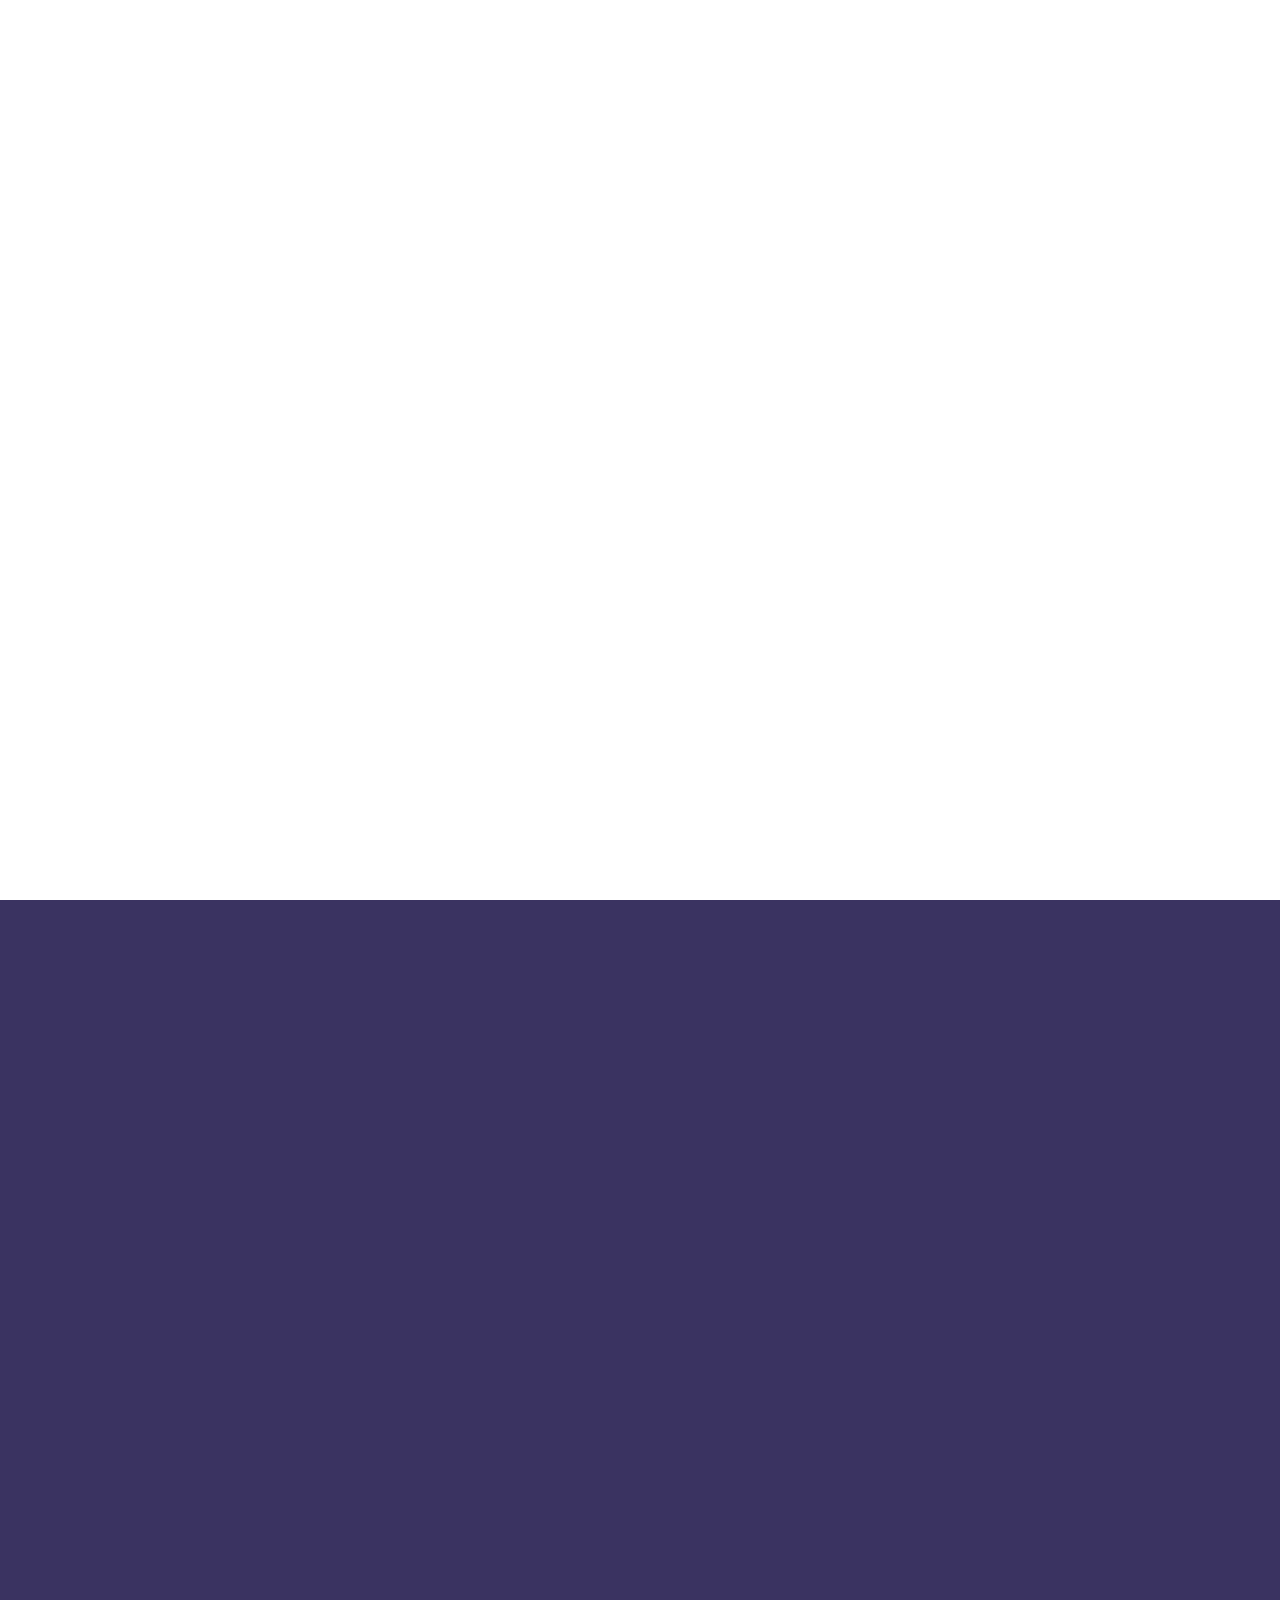
==== balance-page.html @ 508f3555 "Add files via upload" ====
﻿<!DOCTYPE html>
<html lang="en">
<head>
    <meta charset="utf-8">
	<meta http-equiv="X-UA-Compatible" content="IE=edge">
	<meta name="keywords" content="">
	<meta name="author" content="">
	<meta name="robots" content="">
	<meta name="viewport" content="width=device-width, initial-scale=1">
	<meta name="description" content="Dolab : Dolab Personal Banking Admin Bootstrap 5 Template">
	<meta property="og:title" content="Dolab : Dolab Personal Banking Admin Bootstrap 5 Template">
	<meta property="og:description" content="Dolab : Dolab Personal Banking Admin Bootstrap 5 Template">
	<meta property="og:image" content="https://dolab.dexignlab.com/xhtml/social-image.png">
	<meta name="format-detection" content="telephone=no">
	
	<!-- PAGE TITLE HERE -->
	<title>FMWB</title>
	
	<!-- FAVICONS ICON -->
	<link rel="shortcut icon" type="image/png" href="images/favicon.png">
	<link href="vendor/jquery-nice-select/css/nice-select.css" rel="stylesheet">
	<link href="vendor/bootstrap-datetimepicker/css/bootstrap-datetimepicker.min.css" rel="stylesheet">
	<link rel="stylesheet" href="../ajax/libs/font-awesome/5.15.4/css/all.min.css" integrity="sha512-1ycn6IcaQQ40/MKBW2W4Rhis/DbILU74C1vSrLJxCq57o941Ym01SwNsOMqvEBFlcgUa6xLiPY/NS5R+E6ztJQ==" crossorigin="anonymous" referrerpolicy="no-referrer">
	
	<!-- Style css -->
	<link href="vendor/jquery-autocomplete/jquery-ui.css" rel="stylesheet">
    <link href="css/style.css" rel="stylesheet">
	
</head>
<body>

    <!--*******************
        Preloader start
    ********************-->
	 <div id="preloader">
        <div class="inner">
            <span>Loading </span>
            <div class="loading">  
            </div>
        </div>
    </div>
    <!--*******************
        Preloader end
    ********************-->

    <!--**********************************
        Main wrapper start
    ***********************************-->
    <div id="main-wrapper">
		<div class="animation">
			<span class="circle one"></span>
			<span class="circle two"></span>
			<span class="circle three"></span>
			<span class="circle four"></span>
			<span class="line-1 ">
				<svg width="1920" height="450" viewbox="0 0 1920 450" fill="none" xmlns="http://www.w3.org/2000/svg">
					<path opacity="0.3" d="M0 155L95.4613 293.923C106.459 309.928 131.116 305.943 136.512 287.289L209.86 33.7127C215.892 12.8576 244.803 11.2033 253.175 31.2341L344.838 250.546C352.224 268.217 376.708 269.648 386.102 252.958L519.839 15.3693C529.061 -1.01332 552.975 -0.0134089 560.797 17.0818L716.503 357.389C724.454 374.766 748.899 375.43 757.782 358.51L902.518 82.8223C911.524 65.6685 936.406 66.653 944.028 84.4648L1093.06 432.731C1101.14 451.601 1128.01 451.247 1135.58 432.172L1291.33 39.9854C1298.27 22.5135 1322.1 20.2931 1332.14 36.1824L1473.74 260.126C1482.47 273.922 1502.38 274.494 1511.88 261.221L1667.88 43.3025C1678.17 28.9257 1700.16 31.0533 1707.5 47.1365L1844.91 348.06C1853.69 367.287 1881.58 365.486 1887.81 345.29L1970 79" stroke="url(#paint0_linear_332_3757)" stroke-opacity="0.4" stroke-width="6" stroke-linecap="round"></path>
					<defs>
					<lineargradient id="paint0_linear_332_3757" x1="1946.24" y1="352.062" x2="-1.52124" y2="345.607" gradientunits="userSpaceOnUse">
					<stop offset="0" stop-color="#6E4AFF"></stop>
					<stop offset="0.479167" stop-color="#E43BFF"></stop>
					<stop offset="1" stop-color="#6E4AFF"></stop>
					</lineargradient>
					</defs>
				</svg>
			</span>
			<span class="line-2">
				<svg width="1920" height="459" viewbox="0 0 1920 459" fill="none" xmlns="http://www.w3.org/2000/svg">
					<path d="M0 89L103.191 296.201C112.034 313.958 137.703 312.941 145.114 294.54L224.847 96.5574C232.264 78.141 257.962 77.1423 266.786 94.9275L352.649 267.995C360.863 284.553 384.264 285.148 393.31 269.03L516.226 50.0159C525.164 34.0902 548.205 34.4325 556.666 50.6167L713.497 350.608C721.71 366.318 743.86 367.222 753.326 352.234L901.462 117.684C911.188 102.286 934.102 103.763 941.771 120.282L1091.14 442.062C1099.38 459.816 1124.62 459.817 1132.86 442.064L1303.17 75.2544C1310.64 59.1685 1332.73 57.2308 1342.89 71.7713L1469.94 253.703C1479.15 266.893 1498.71 266.794 1507.78 253.511L1671.82 13.4627C1681.74 -1.05968 1703.63 0.478486 1711.42 16.2459L1844.42 285.267C1853.64 303.905 1880.89 301.723 1887.02 281.857L1970 13" stroke="url(#paint0_linear_332_3758)" stroke-opacity="0.4" stroke-width="6" stroke-linecap="round"></path>
					<defs>
					<lineargradient id="paint0_linear_332_3758" x1="1946.24" y1="286.062" x2="-1.52105" y2="279.607" gradientunits="userSpaceOnUse">
					<stop offset="0" stop-color="#6E4AFF"></stop>
					<stop offset="0.479167" stop-color="#E43BFF"></stop>
					<stop offset="1" stop-color="#6E4AFF"></stop>
					</lineargradient>
					</defs>
				</svg>	
			</span>
			
		</div>

        <!--**********************************
            Nav header start
        ***********************************-->
		<div class="nav-header">
            <a href="index.html" class="brand-logo">
				<div class="logo">
									</div>

            </a>
            <div class="nav-control">
                <div class="hamburger">
                    <span class="line"></span>
					<span class="line"></span>
					<span class="line"></span>
					<svg width="24" height="24" viewbox="0 0 24 24" fill="none" xmlns="http://www.w3.org/2000/svg">
						<path opacity="0.4" d="M16.7548 0.333313H20.7051C22.341 0.333313 23.6667 1.67014 23.6667 3.31994V7.30359C23.6667 8.95339 22.341 10.2902 20.7051 10.2902H16.7548C15.1188 10.2902 13.7932 8.95339 13.7932 7.30359V3.31994C13.7932 1.67014 15.1188 0.333313 16.7548 0.333313Z" fill="white"></path>
						<path fill-rule="evenodd" clip-rule="evenodd" d="M3.29492 0.333313H7.24522C8.8812 0.333313 10.2068 1.67014 10.2068 3.31994V7.30359C10.2068 8.95339 8.8812 10.2902 7.24522 10.2902H3.29492C1.65894 10.2902 0.333313 8.95339 0.333313 7.30359V3.31994C0.333313 1.67014 1.65894 0.333313 3.29492 0.333313ZM3.29492 13.7097H7.24522C8.8812 13.7097 10.2068 15.0466 10.2068 16.6964V20.68C10.2068 22.3287 8.8812 23.6666 7.24522 23.6666H3.29492C1.65894 23.6666 0.333313 22.3287 0.333313 20.68V16.6964C0.333313 15.0466 1.65894 13.7097 3.29492 13.7097ZM20.705 13.7097H16.7547C15.1188 13.7097 13.7931 15.0466 13.7931 16.6964V20.68C13.7931 22.3287 15.1188 23.6666 16.7547 23.6666H20.705C22.341 23.6666 23.6666 22.3287 23.6666 20.68V16.6964C23.6666 15.0466 22.341 13.7097 20.705 13.7097Z" fill="white"></path>
					</svg>
						
                </div>
            </div>
		
        </div>
	
        <!--**********************************
            Nav header end
        ***********************************-->
		
		<!--**********************************
            Chat box start
        ***********************************-->
		<div class="chatbox">
			<div class="chatbox-close"></div>
			<div class="custom-tab-1">
				<ul class="nav nav-tabs">
					<li class="nav-item">
						<a class="nav-link" data-bs-toggle="tab" href="#notes">Notes</a>
					</li>
					<li class="nav-item">
						<a class="nav-link" data-bs-toggle="tab" href="#alerts">Alerts</a>
					</li>
					<li class="nav-item">
						<a class="nav-link active" data-bs-toggle="tab" href="#chat">Chat</a>
					</li>
				</ul>
				<div class="tab-content">
					<div class="tab-pane fade active show" id="chat" role="tabpanel">
						<div class="card mb-sm-3 mb-md-0 contacts_card dlab-chat-user-box">
							<div class="card-header chat-list-header text-center">
								<a href="#" class="add" data-bs-toggle="modal" data-bs-target="#exampleModal">
									<svg xmlns="http://www.w3.org/2000/svg" xmlns:xlink="http://www.w3.org/1999/xlink" width="18px" height="18px" viewbox="0 0 24 24" version="1.1">
										<g stroke="none" stroke-width="1" fill="none" fill-rule="evenodd"><rect fill="#ffffff" x="4" y="11" width="16" height="2" rx="1"></rect>
											<rect fill="#ffffff" opacity="0.3" transform="translate(12.000000, 12.000000) rotate(-270.000000) translate(-12.000000, -12.000000) " x="4" y="11" width="16" height="2" rx="1"></rect>
										</g></svg>
								</a>
								<div>
									<h6 class="mb-1">Chat List</h6>
									<p class="mb-0">Show All</p>
								</div>
								<a href="javascript:void(0);"><svg xmlns="http://www.w3.org/2000/svg" xmlns:xlink="http://www.w3.org/1999/xlink" width="18px" height="18px" viewbox="0 0 24 24" version="1.1"><g stroke="none" stroke-width="1" fill="none" fill-rule="evenodd"><rect x="0" y="0" width="24" height="24"></rect><circle fill="#ffffff" cx="5" cy="12" r="2"></circle><circle fill="#ffffff" cx="12" cy="12" r="2"></circle><circle fill="#ffffff" cx="19" cy="12" r="2"></circle></g></svg></a>
							</div>
							<div class="card-body contacts_body p-0 dlab-scroll  " id="DLAB_W_Contacts_Body">
								<ul class="contacts">
									<li class="name-first-letter">A</li>
									<li class="active dlab-chat-user">
										<div class="d-flex bd-highlight">
											<div class="img_cont">
												<img src="images/avatar/1.jpg" class="rounded-circle user_img" alt="">
												<span class="online_icon"></span>
											</div>
											<div class="user_info">
												<span>Archie Parker</span>
												<p>Kalid is online</p>
											</div>
										</div>
									</li>
									<li class="dlab-chat-user">
										<div class="d-flex bd-highlight">
											<div class="img_cont">
												<img src="images/avatar/2.jpg" class="rounded-circle user_img" alt="">
												<span class="online_icon offline"></span>
											</div>
											<div class="user_info">
												<span>Alfie Mason</span>
												<p>Taherah left 7 mins ago</p>
											</div>
										</div>
									</li>
									<li class="dlab-chat-user">
										<div class="d-flex bd-highlight">
											<div class="img_cont">
												<img src="images/avatar/3.jpg" class="rounded-circle user_img" alt="">
												<span class="online_icon"></span>
											</div>
											<div class="user_info">
												<span>AharlieKane</span>
												<p>Sami is online</p>
											</div>
										</div>
									</li>
									<li class="dlab-chat-user">
										<div class="d-flex bd-highlight">
											<div class="img_cont">
												<img src="images/avatar/4.jpg" class="rounded-circle user_img" alt="">
												<span class="online_icon offline"></span>
											</div>
											<div class="user_info">
												<span>Athan Jacoby</span>
												<p>Nargis left 30 mins ago</p>
											</div>
										</div>
									</li>
									<li class="name-first-letter">B</li>
									<li class="dlab-chat-user">
										<div class="d-flex bd-highlight">
											<div class="img_cont">
												<img src="images/avatar/5.jpg" class="rounded-circle user_img" alt="">
												<span class="online_icon offline"></span>
											</div>
											<div class="user_info">
												<span>Bashid Samim</span>
												<p>Rashid left 50 mins ago</p>
											</div>
										</div>
									</li>
									<li class="dlab-chat-user">
										<div class="d-flex bd-highlight">
											<div class="img_cont">
												<img src="images/avatar/1.jpg" class="rounded-circle user_img" alt="">
												<span class="online_icon"></span>
											</div>
											<div class="user_info">
												<span>Breddie Ronan</span>
												<p>Kalid is online</p>
											</div>
										</div>
									</li>
									<li class="dlab-chat-user">
										<div class="d-flex bd-highlight">
											<div class="img_cont">
												<img src="images/avatar/2.jpg" class="rounded-circle user_img" alt="">
												<span class="online_icon offline"></span>
											</div>
											<div class="user_info">
												<span>Ceorge Carson</span>
												<p>Taherah left 7 mins ago</p>
											</div>
										</div>
									</li>
									<li class="name-first-letter">D</li>
									<li class="dlab-chat-user">
										<div class="d-flex bd-highlight">
											<div class="img_cont">
												<img src="images/avatar/3.jpg" class="rounded-circle user_img" alt="">
												<span class="online_icon"></span>
											</div>
											<div class="user_info">
												<span>Darry Parker</span>
												<p>Sami is online</p>
											</div>
										</div>
									</li>
									<li class="dlab-chat-user">
										<div class="d-flex bd-highlight">
											<div class="img_cont">
												<img src="images/avatar/4.jpg" class="rounded-circle user_img" alt="">
												<span class="online_icon offline"></span>
											</div>
											<div class="user_info">
												<span>Denry Hunter</span>
												<p>Nargis left 30 mins ago</p>
											</div>
										</div>
									</li>
									<li class="name-first-letter">J</li>
									<li class="dlab-chat-user">
										<div class="d-flex bd-highlight">
											<div class="img_cont">
												<img src="images/avatar/5.jpg" class="rounded-circle user_img" alt="">
												<span class="online_icon offline"></span>
											</div>
											<div class="user_info">
												<span>Jack Ronan</span>
												<p>Rashid left 50 mins ago</p>
											</div>
										</div>
									</li>
									<li class="dlab-chat-user">
										<div class="d-flex bd-highlight">
											<div class="img_cont">
												<img src="images/avatar/1.jpg" class="rounded-circle user_img" alt="">
												<span class="online_icon"></span>
											</div>
											<div class="user_info">
												<span>Jacob Tucker</span>
												<p>Kalid is online</p>
											</div>
										</div>
									</li>
									<li class="dlab-chat-user">
										<div class="d-flex bd-highlight">
											<div class="img_cont">
												<img src="images/avatar/2.jpg" class="rounded-circle user_img" alt="">
												<span class="online_icon offline"></span>
											</div>
											<div class="user_info">
												<span>James Logan</span>
												<p>Taherah left 7 mins ago</p>
											</div>
										</div>
									</li>
									<li class="dlab-chat-user">
										<div class="d-flex bd-highlight">
											<div class="img_cont">
												<img src="images/avatar/3.jpg" class="rounded-circle user_img" alt="">
												<span class="online_icon"></span>
											</div>
											<div class="user_info">
												<span>Joshua Weston</span>
												<p>Sami is online</p>
											</div>
										</div>
									</li>
									<li class="name-first-letter">O</li>
									<li class="dlab-chat-user">
										<div class="d-flex bd-highlight">
											<div class="img_cont">
												<img src="images/avatar/4.jpg" class="rounded-circle user_img" alt="">
												<span class="online_icon offline"></span>
											</div>
											<div class="user_info">
												<span>Oliver Acker</span>
												<p>Nargis left 30 mins ago</p>
											</div>
										</div>
									</li>
									<li class="dlab-chat-user">
										<div class="d-flex bd-highlight">
											<div class="img_cont">
												<img src="images/avatar/5.jpg" class="rounded-circle user_img" alt="">
												<span class="online_icon offline"></span>
											</div>
											<div class="user_info">
												<span>Oscar Weston</span>
												<p>Rashid left 50 mins ago</p>
											</div>
										</div>
									</li>
								</ul>
							</div>
						</div>
						<div class="card chat dlab-chat-history-box d-none">
							<div class="card-header chat-list-header text-center">
								<a href="javascript:void(0);" class="dlab-chat-history-back">
									<svg xmlns="http://www.w3.org/2000/svg" xmlns:xlink="http://www.w3.org/1999/xlink" width="18px" height="18px" viewbox="0 0 24 24" version="1.1"><g stroke="none" stroke-width="1" fill="none" fill-rule="evenodd"><polygon points="0 0 24 0 24 24 0 24"></polygon><rect fill="#000000" opacity="0.3" transform="translate(15.000000, 12.000000) scale(-1, 1) rotate(-90.000000) translate(-15.000000, -12.000000) " x="14" y="7" width="2" height="10" rx="1"></rect><path d="M3.7071045,15.7071045 C3.3165802,16.0976288 2.68341522,16.0976288 2.29289093,15.7071045 C1.90236664,15.3165802 1.90236664,14.6834152 2.29289093,14.2928909 L8.29289093,8.29289093 C8.67146987,7.914312 9.28105631,7.90106637 9.67572234,8.26284357 L15.6757223,13.7628436 C16.0828413,14.136036 16.1103443,14.7686034 15.7371519,15.1757223 C15.3639594,15.5828413 14.7313921,15.6103443 14.3242731,15.2371519 L9.03007346,10.3841355 L3.7071045,15.7071045 Z" fill="#000000" fill-rule="nonzero" transform="translate(9.000001, 11.999997) scale(-1, -1) rotate(90.000000) translate(-9.000001, -11.999997) "></path></g></svg>
								</a>
								<div>
									<h6 class="mb-1">Chat with Khelesh</h6>
									<p class="mb-0 text-success">Online</p>
								</div>							
								<div class="dropdown">
									<a href="javascript:void(0);" data-bs-toggle="dropdown" aria-expanded="false"><svg xmlns="http://www.w3.org/2000/svg" xmlns:xlink="http://www.w3.org/1999/xlink" width="18px" height="18px" viewbox="0 0 24 24" version="1.1"><g stroke="none" stroke-width="1" fill="none" fill-rule="evenodd"><rect x="0" y="0" width="24" height="24"></rect><circle fill="#000000" cx="5" cy="12" r="2"></circle><circle fill="#000000" cx="12" cy="12" r="2"></circle><circle fill="#000000" cx="19" cy="12" r="2"></circle></g></svg></a>
									<ul class="dropdown-menu dropdown-menu-end">
										<li class="dropdown-item"><i class="fa fa-user-circle text-primary me-2"></i> View profile</li>
										<li class="dropdown-item"><i class="fa fa-users text-primary me-2"></i> Add to btn-close friends</li>
										<li class="dropdown-item"><i class="fa fa-plus text-primary me-2"></i> Add to group</li>
										<li class="dropdown-item"><i class="fa fa-ban text-primary me-2"></i> Block</li>
									</ul>
								</div>
							</div>
							<div class="card-body msg_card_body dlab-scroll" id="DLAB_W_Contacts_Body3">
								<div class="d-flex justify-content-start mb-4">
									<div class="img_cont_msg">
										<img src="images/avatar/1.jpg" class="rounded-circle user_img_msg" alt="">
									</div>
									<div class="msg_cotainer">
										Hi, how are you samim?
										<span class="msg_time">8:40 AM, Today</span>
									</div>
								</div>
								<div class="d-flex justify-content-end mb-4">
									<div class="msg_cotainer_send">
										Hi Khalid i am good tnx how about you?
										<span class="msg_time_send">8:55 AM, Today</span>
									</div>
									<div class="img_cont_msg">
								<img src="images/avatar/2.jpg" class="rounded-circle user_img_msg" alt="">
									</div>
								</div>
								<div class="d-flex justify-content-start mb-4">
									<div class="img_cont_msg">
										<img src="images/avatar/1.jpg" class="rounded-circle user_img_msg" alt="">
									</div>
									<div class="msg_cotainer">
										I am good too, thank you for your chat template
										<span class="msg_time">9:00 AM, Today</span>
									</div>
								</div>
								<div class="d-flex justify-content-end mb-4">
									<div class="msg_cotainer_send">
										You are welcome
										<span class="msg_time_send">9:05 AM, Today</span>
									</div>
									<div class="img_cont_msg">
								<img src="images/avatar/2.jpg" class="rounded-circle user_img_msg" alt="">
									</div>
								</div>
								<div class="d-flex justify-content-start mb-4">
									<div class="img_cont_msg">
										<img src="images/avatar/1.jpg" class="rounded-circle user_img_msg" alt="">
									</div>
									<div class="msg_cotainer">
										I am looking for your next templates
										<span class="msg_time">9:07 AM, Today</span>
									</div>
								</div>
								<div class="d-flex justify-content-end mb-4">
									<div class="msg_cotainer_send">
										Ok, thank you have a good day
										<span class="msg_time_send">9:10 AM, Today</span>
									</div>
									<div class="img_cont_msg">
										<img src="images/avatar/2.jpg" class="rounded-circle user_img_msg" alt="">
									</div>
								</div>
								<div class="d-flex justify-content-start mb-4">
									<div class="img_cont_msg">
										<img src="images/avatar/1.jpg" class="rounded-circle user_img_msg" alt="">
									</div>
									<div class="msg_cotainer">
										Bye, see you
										<span class="msg_time">9:12 AM, Today</span>
									</div>
								</div>
								<div class="d-flex justify-content-start mb-4">
									<div class="img_cont_msg">
										<img src="images/avatar/1.jpg" class="rounded-circle user_img_msg" alt="">
									</div>
									<div class="msg_cotainer">
										Hi, how are you samim?
										<span class="msg_time">8:40 AM, Today</span>
									</div>
								</div>
								<div class="d-flex justify-content-end mb-4">
									<div class="msg_cotainer_send">
										Hi Khalid i am good tnx how about you?
										<span class="msg_time_send">8:55 AM, Today</span>
									</div>
									<div class="img_cont_msg">
								<img src="images/avatar/2.jpg" class="rounded-circle user_img_msg" alt="">
									</div>
								</div>
								<div class="d-flex justify-content-start mb-4">
									<div class="img_cont_msg">
										<img src="images/avatar/1.jpg" class="rounded-circle user_img_msg" alt="">
									</div>
									<div class="msg_cotainer">
										I am good too, thank you for your chat template
										<span class="msg_time">9:00 AM, Today</span>
									</div>
								</div>
								<div class="d-flex justify-content-end mb-4">
									<div class="msg_cotainer_send">
										You are welcome
										<span class="msg_time_send">9:05 AM, Today</span>
									</div>
									<div class="img_cont_msg">
								<img src="images/avatar/2.jpg" class="rounded-circle user_img_msg" alt="">
									</div>
								</div>
								<div class="d-flex justify-content-start mb-4">
									<div class="img_cont_msg">
										<img src="images/avatar/1.jpg" class="rounded-circle user_img_msg" alt="">
									</div>
									<div class="msg_cotainer">
										I am looking for your next templates
										<span class="msg_time">9:07 AM, Today</span>
									</div>
								</div>
								<div class="d-flex justify-content-end mb-4">
									<div class="msg_cotainer_send">
										Ok, thank you have a good day
										<span class="msg_time_send">9:10 AM, Today</span>
									</div>
									<div class="img_cont_msg">
										<img src="images/avatar/2.jpg" class="rounded-circle user_img_msg" alt="">
									</div>
								</div>
								<div class="d-flex justify-content-start mb-4">
									<div class="img_cont_msg">
										<img src="images/avatar/1.jpg" class="rounded-circle user_img_msg" alt="">
									</div>
									<div class="msg_cotainer">
										Bye, see you
										<span class="msg_time">9:12 AM, Today</span>
									</div>
								</div>
							</div>
							<div class="card-footer type_msg">
								<div class="input-group">
									<textarea class="form-control" placeholder="Type your message..."></textarea>
									<div class="input-group-append">
										<button type="button" class="btn btn-primary"><i class="fa fa-location-arrow"></i></button>
									</div>
								</div>
							</div>
						</div>
					</div>
					<div class="tab-pane fade" id="alerts" role="tabpanel">
						<div class="card mb-sm-3 mb-md-0 contacts_card">
							<div class="card-header chat-list-header text-center">
								<a href="javascript:void(0);"><svg xmlns="http://www.w3.org/2000/svg" xmlns:xlink="http://www.w3.org/1999/xlink" width="18px" height="18px" viewbox="0 0 24 24" version="1.1"><g stroke="none" stroke-width="1" fill="none" fill-rule="evenodd"><rect x="0" y="0" width="24" height="24"></rect><circle fill="#000000" cx="5" cy="12" r="2"></circle><circle fill="#000000" cx="12" cy="12" r="2"></circle><circle fill="#000000" cx="19" cy="12" r="2"></circle></g></svg></a>
								<div>
									<h6 class="mb-1">Notications</h6>
									<p class="mb-0">Show All</p>
								</div>
								<a href="javascript:void(0);"><svg xmlns="http://www.w3.org/2000/svg" xmlns:xlink="http://www.w3.org/1999/xlink" width="18px" height="18px" viewbox="0 0 24 24" version="1.1"><g stroke="none" stroke-width="1" fill="none" fill-rule="evenodd"><rect x="0" y="0" width="24" height="24"></rect><path d="M14.2928932,16.7071068 C13.9023689,16.3165825 13.9023689,15.6834175 14.2928932,15.2928932 C14.6834175,14.9023689 15.3165825,14.9023689 15.7071068,15.2928932 L19.7071068,19.2928932 C20.0976311,19.6834175 20.0976311,20.3165825 19.7071068,20.7071068 C19.3165825,21.0976311 18.6834175,21.0976311 18.2928932,20.7071068 L14.2928932,16.7071068 Z" fill="#000000" fill-rule="nonzero" opacity="0.3"></path><path d="M11,16 C13.7614237,16 16,13.7614237 16,11 C16,8.23857625 13.7614237,6 11,6 C8.23857625,6 6,8.23857625 6,11 C6,13.7614237 8.23857625,16 11,16 Z M11,18 C7.13400675,18 4,14.8659932 4,11 C4,7.13400675 7.13400675,4 11,4 C14.8659932,4 18,7.13400675 18,11 C18,14.8659932 14.8659932,18 11,18 Z" fill="#000000" fill-rule="nonzero"></path></g></svg></a>
							</div>
							<div class="card-body contacts_body p-0 dlab-scroll" id="DLAB_W_Contacts_Body1">
								<ul class="contacts">
									<li class="name-first-letter">SEVER STATUS</li>
									<li class="active">
										<div class="d-flex bd-highlight">
											<div class="img_cont primary">KK</div>
											<div class="user_info">
												<span>David Nester Birthday</span>
												<p class="text-primary">Today</p>
											</div>
										</div>
									</li>
									<li class="name-first-letter">SOCIAL</li>
									<li>
										<div class="d-flex bd-highlight">
											<div class="img_cont success">RU</div>
											<div class="user_info">
												<span>Perfection Simplified</span>
												<p>Jame Smith commented on your status</p>
											</div>
										</div>
									</li>
									<li class="name-first-letter">SEVER STATUS</li>
									<li>
										<div class="d-flex bd-highlight">
											<div class="img_cont primary">AU</div>
											<div class="user_info">
												<span>AharlieKane</span>
												<p>Sami is online</p>
											</div>
										</div>
									</li>
									<li>
										<div class="d-flex bd-highlight">
											<div class="img_cont info">MO</div>
											<div class="user_info">
												<span>Athan Jacoby</span>
												<p>Nargis left 30 mins ago</p>
											</div>
										</div>
									</li>
								</ul>
							</div>
							<div class="card-footer"></div>
						</div>
					</div>
					<div class="tab-pane fade" id="notes">
						<div class="card mb-sm-3 mb-md-0 note_card">
							<div class="card-header chat-list-header text-center">
								<a href="#" class="add" data-bs-toggle="modal" data-bs-target="#exampleModal">
									<svg xmlns="http://www.w3.org/2000/svg" xmlns:xlink="http://www.w3.org/1999/xlink" width="18px" height="18px" viewbox="0 0 24 24" version="1.1">
										<g stroke="none" stroke-width="1" fill="none" fill-rule="evenodd"><rect fill="#ffffff" x="4" y="11" width="16" height="2" rx="1"></rect>
											<rect fill="#ffffff" opacity="0.3" transform="translate(12.000000, 12.000000) rotate(-270.000000) translate(-12.000000, -12.000000) " x="4" y="11" width="16" height="2" rx="1"></rect>
										</g></svg>
								</a>
								<div>
									<h6 class="mb-1">Notes</h6>
									<p class="mb-0">Add New Nots</p>
								</div>
								<a href="javascript:void(0);"><svg xmlns="http://www.w3.org/2000/svg" xmlns:xlink="http://www.w3.org/1999/xlink" width="18px" height="18px" viewbox="0 0 24 24" version="1.1"><g stroke="none" stroke-width="1" fill="none" fill-rule="evenodd"><rect x="0" y="0" width="24" height="24"></rect><path d="M14.2928932,16.7071068 C13.9023689,16.3165825 13.9023689,15.6834175 14.2928932,15.2928932 C14.6834175,14.9023689 15.3165825,14.9023689 15.7071068,15.2928932 L19.7071068,19.2928932 C20.0976311,19.6834175 20.0976311,20.3165825 19.7071068,20.7071068 C19.3165825,21.0976311 18.6834175,21.0976311 18.2928932,20.7071068 L14.2928932,16.7071068 Z" fill="#000000" fill-rule="nonzero" opacity="0.3"></path><path d="M11,16 C13.7614237,16 16,13.7614237 16,11 C16,8.23857625 13.7614237,6 11,6 C8.23857625,6 6,8.23857625 6,11 C6,13.7614237 8.23857625,16 11,16 Z M11,18 C7.13400675,18 4,14.8659932 4,11 C4,7.13400675 7.13400675,4 11,4 C14.8659932,4 18,7.13400675 18,11 C18,14.8659932 14.8659932,18 11,18 Z" fill="#000000" fill-rule="nonzero"></path></g></svg></a>
							</div>
							<div class="card-body contacts_body p-0 dlab-scroll" id="DLAB_W_Contacts_Body2">
								<ul class="contacts">
									<li class="active">
										<div class="d-flex bd-highlight">
											<div class="user_info">
												<span>New order placed..</span>
												<p>10 Jan 2024</p>
											</div>
											<div class="ms-auto">
												<a href="javascript:void(0);" class="btn btn-primary btn-xs sharp me-1"><i class="fas fa-pencil-alt"></i></a>
												<a href="javascript:void(0);" class="btn btn-danger btn-xs sharp"><i class="fa fa-trash"></i></a>
											</div>
										</div>
									</li>
									<li>
										<div class="d-flex bd-highlight">
											<div class="user_info">
												<span>Youtube, a video-sharing website..</span>
												<p>10 Jan 2024</p>
											</div>
											<div class="ms-auto">
												<a href="javascript:void(0);" class="btn btn-primary btn-xs sharp me-1"><i class="fas fa-pencil-alt"></i></a>
												<a href="javascript:void(0);" class="btn btn-danger btn-xs sharp"><i class="fa fa-trash"></i></a>
											</div>
										</div>
									</li>
									<li>
										<div class="d-flex bd-highlight">
											<div class="user_info">
												<span>john just buy your product..</span>
												<p>10 Jan 2024</p>
											</div>
											<div class="ms-auto">
												<a href="javascript:void(0);" class="btn btn-primary btn-xs sharp me-1"><i class="fas fa-pencil-alt"></i></a>
												<a href="javascript:void(0);" class="btn btn-danger btn-xs sharp"><i class="fa fa-trash"></i></a>
											</div>
										</div>
									</li>
									<li>
										<div class="d-flex bd-highlight">
											<div class="user_info">
												<span>Athan Jacoby</span>
												<p>10 Jan 2024</p>
											</div>
											<div class="ms-auto">
												<a href="javascript:void(0);" class="btn btn-primary btn-xs sharp me-1"><i class="fas fa-pencil-alt"></i></a>
												<a href="javascript:void(0);" class="btn btn-danger btn-xs sharp"><i class="fa fa-trash"></i></a>
											</div>
										</div>
									</li>
								</ul>
							</div>
						</div>
					</div>
				</div>
			</div>
		</div>
		<!--**********************************
            Chat box End
        ***********************************-->
		
		<!--**********************************
            Header start
        ***********************************-->
        <div class="header">
            <div class="header-content">
                <nav class="navbar navbar-expand">
                    <div class="collapse navbar-collapse justify-content-between">
                        <div class="header-left">
							<div class="dashboard_bar">
                               Balance
                            </div>
                        </div>
                        <ul class="navbar-nav header-right">
							<li class="nav-item d-flex align-items-start">
								<div class="input-group search-area">
									<input type="text" class="form-control" id="search" placeholder="Search here...">
									<span class="input-group-text"><a href="javascript:void(0)"><svg width="28" height="28" viewbox="0 0 28 28" fill="none" xmlns="http://www.w3.org/2000/svg">
										<path opacity="1" d="M16.6751 19.4916C16.2194 19.036 16.2194 18.2973 16.6751 17.8417C17.1307 17.3861 17.8694 17.3861 18.325 17.8417L22.9916 22.5084C23.4473 22.964 23.4473 23.7027 22.9916 24.1583C22.536 24.6139 21.7973 24.6139 21.3417 24.1583L16.6751 19.4916Z" fill="white"></path>
										<path d="M12.8333 18.6667C16.055 18.6667 18.6667 16.055 18.6667 12.8334C18.6667 9.61169 16.055 7.00002 12.8333 7.00002C9.61166 7.00002 6.99999 9.61169 6.99999 12.8334C6.99999 16.055 9.61166 18.6667 12.8333 18.6667ZM12.8333 21C8.323 21 4.66666 17.3437 4.66666 12.8334C4.66666 8.32303 8.323 4.66669 12.8333 4.66669C17.3436 4.66669 21 8.32303 21 12.8334C21 17.3437 17.3436 21 12.8333 21Z" fill="white"></path>
										</svg>
										</a>
									</span>
								</div>
							</li>
                        </ul>
						<div class="dropdown header-profile2 ">
							<ul class="navbar-nav header-right me-4">
								<li class="nav-item dropdown notification_dropdown">
									<a class="nav-link " href="javascript:void(0);" role="button" data-bs-toggle="dropdown">
										<svg width="20" height="21" viewbox="0 0 20 21" fill="none" xmlns="http://www.w3.org/2000/svg">
											<path fill-rule="evenodd" clip-rule="evenodd" d="M15.8333 11H17.5833C18.5498 11 19.3333 11.7835 19.3333 12.75C19.3333 13.7165 18.5498 14.5 17.5833 14.5H2.41666C1.45016 14.5 0.666656 13.7165 0.666656 12.75C0.666656 11.7835 1.45016 11 2.41666 11H4.16666L4.81798 5.13812C5.11136 2.49763 7.34325 0.5 9.99999 0.5C12.6567 0.5 14.8886 2.49763 15.182 5.13812L15.8333 11Z" fill="#B9A8FF"></path>
											<path opacity="0.3" d="M12.3333 18C12.3333 16.7114 11.2887 15.6667 9.99999 15.6667C8.71133 15.6667 7.66666 16.7114 7.66666 18C7.66666 19.2887 8.71133 20.3334 9.99999 20.3334C11.2887 20.3334 12.3333 19.2887 12.3333 18Z" fill="#B9A8FF"></path>
										</svg>
									</a>
									<div class="dropdown-menu dropdown-menu-end">
										<div id="DZ_W_Notification1" class="widget-media dlab-scroll p-3" style="height:380px;">
											<ul class="timeline">
												<li>
													<div class="timeline-panel">
														<div class="media me-2">
															<img alt="image" width="50" src="images/avatar/1.jpg">
														</div>
														<div class="media-body">
															<h6 class="mb-1">Dr sultads Send you Photo</h6>
															<small class="d-block">29 July 2020 - 02:26 PM</small>
														</div>
													</div>
												</li>
												<li>
													<div class="timeline-panel">
														<div class="media me-2 media-info">
															KG
														</div>
														<div class="media-body">
															<h6 class="mb-1">Resport created successfully</h6>
															<small class="d-block">29 July 2020 - 02:26 PM</small>
														</div>
													</div>
												</li>
												<li>
													<div class="timeline-panel">
														<div class="media me-2 media-success">
															<i class="fa fa-home"></i>
														</div>
														<div class="media-body">
															<h6 class="mb-1">Reminder : Treatment Time!</h6>
															<small class="d-block">29 July 2020 - 02:26 PM</small>
														</div>
													</div>
												</li>
												 <li>
													<div class="timeline-panel">
														<div class="media me-2">
															<img alt="image" width="50" src="images/avatar/1.jpg">
														</div>
														<div class="media-body">
															<h6 class="mb-1">Dr sultads Send you Photo</h6>
															<small class="d-block">29 July 2020 - 02:26 PM</small>
														</div>
													</div>
												</li>
												<li>
													<div class="timeline-panel">
														<div class="media me-2 media-danger">
															KG
														</div>
														<div class="media-body">
															<h6 class="mb-1">Resport created successfully</h6>
															<small class="d-block">29 July 2020 - 02:26 PM</small>
														</div>
													</div>
												</li>
												<li>
													<div class="timeline-panel">
														<div class="media me-2 media-primary">
															<i class="fa fa-home"></i>
														</div>
														<div class="media-body">
															<h6 class="mb-1">Reminder : Treatment Time!</h6>
															<small class="d-block">29 July 2020 - 02:26 PM</small>
														</div>
													</div>
												</li>
											</ul>
										</div>
										<a class="all-notification" href="javascript:void(0);">See all notifications <i class="ti-arrow-end"></i></a>
									</div>
								</li>
								<li class="nav-item dropdown notification_dropdown">
									<a class="nav-link bell-link " href="javascript:void(0);">
										<svg width="28" height="28" viewbox="0 0 28 28" fill="none" xmlns="http://www.w3.org/2000/svg">
											<path opacity="0.3" fill-rule="evenodd" clip-rule="evenodd" d="M7.00001 2.33331H21C21.6443 2.33331 22.1667 2.85565 22.1667 3.49998V15.1666C22.1667 15.811 21.6443 16.3333 21 16.3333H7.00001C6.35568 16.3333 5.83334 15.811 5.83334 15.1666V3.49998C5.83334 2.85565 6.35568 2.33331 7.00001 2.33331ZM16.1 4.66665C15.3489 4.66665 14.4705 5.51814 14 6.06665C13.5295 5.51814 12.6511 4.66665 11.9 4.66665C10.5705 4.66665 9.80001 5.70366 9.80001 7.0235C9.80001 8.4856 11.2 10.0333 14 11.6666C16.8 10.0333 18.2 8.51665 18.2 7.11665C18.2 5.79681 17.4295 4.66665 16.1 4.66665Z" fill="#B9A8FF"></path>
											<path fill-rule="evenodd" clip-rule="evenodd" d="M4.42487 7.66798L14 14.5833L23.5751 7.66798C23.8363 7.47935 24.2009 7.53816 24.3896 7.79933C24.4614 7.89874 24.5 8.01825 24.5 8.14087V19.8333C24.5 21.122 23.4553 22.1667 22.1667 22.1667H5.83333C4.54467 22.1667 3.5 21.122 3.5 19.8333V8.14087C3.5 7.81871 3.76117 7.55754 4.08333 7.55754C4.20596 7.55754 4.32546 7.59618 4.42487 7.66798Z" fill="#B9A8FF"></path>
										</svg>
									</a>
								</li>	
								<li class="nav-item dropdown notification_dropdown">
									<a class="nav-link " href="javascript:void(0);" data-bs-toggle="dropdown">
										<svg width="28" height="29" viewbox="0 0 28 29" fill="none" xmlns="http://www.w3.org/2000/svg">
											<path fill-rule="evenodd" clip-rule="evenodd" d="M3.5 19.7699V10.8881H24.5V19.8411C24.5 23.5032 22.1948 25.7549 18.5066 25.7549H9.48189C5.82821 25.7549 3.5 23.4566 3.5 19.7699ZM9.28595 16.8999C8.75576 16.9244 8.31778 16.5032 8.29473 15.9677C8.29473 15.4311 8.70966 14.9877 9.23985 14.9632C9.75851 14.9632 10.185 15.3727 10.1965 15.8966C10.2195 16.4344 9.80461 16.8777 9.28595 16.8999ZM14.0231 16.8999C13.4929 16.9244 13.0549 16.5032 13.0318 15.9677C13.0318 15.4311 13.4468 14.9877 13.9769 14.9632C14.4956 14.9632 14.9221 15.3727 14.9336 15.8966C14.9566 16.4344 14.5417 16.8777 14.0231 16.8999ZM18.7256 21.1932C18.1954 21.1816 17.7689 20.7382 17.7689 20.2016C17.7574 19.6649 18.1839 19.2227 18.714 19.2111H18.7256C19.2673 19.2111 19.7053 19.6544 19.7053 20.2016C19.7053 20.7499 19.2673 21.1932 18.7256 21.1932ZM13.0318 20.2016C13.0549 20.7382 13.4929 21.1594 14.0231 21.1349C14.5417 21.1127 14.9566 20.6694 14.9336 20.1327C14.9221 19.6077 14.4956 19.1982 13.9769 19.1982C13.4468 19.2227 13.0318 19.6649 13.0318 20.2016ZM8.28321 20.2016C8.30626 20.7382 8.74424 21.1594 9.27442 21.1349C9.79308 21.1127 10.208 20.6694 10.185 20.1327C10.1734 19.6077 9.74698 19.1982 9.22832 19.1982C8.69813 19.2227 8.28321 19.6649 8.28321 20.2016ZM17.7805 15.9561C17.7805 15.4194 18.1954 14.9877 18.7256 14.9761C19.2442 14.9761 19.6592 15.3949 19.6822 15.9094C19.6937 16.4461 19.2788 16.8894 18.7602 16.8999C18.23 16.9116 17.792 16.5032 17.7805 15.9677V15.9561Z" fill="#B9A8FF"></path>
											<path opacity="0.4" d="M3.50391 10.888C3.51889 10.2031 3.57652 8.84396 3.68486 8.40646C4.2381 5.94596 6.1168 4.38262 8.80232 4.15979H19.1986C21.861 4.39429 23.7628 5.96812 24.316 8.40646C24.4232 8.83229 24.4809 10.202 24.4958 10.888H3.50391Z" fill="#B9A8FF"></path>
											<path d="M9.689 7.77657C10.1961 7.77657 10.5765 7.39274 10.5765 6.87824V3.32107C10.5765 2.80657 10.1961 2.42157 9.689 2.42157C9.18187 2.42157 8.80151 2.80657 8.80151 3.32107V6.87824C8.80151 7.39274 9.18187 7.77657 9.689 7.77657Z" fill="#B9A8FF"></path>
											<path d="M18.3108 7.77657C18.8064 7.77657 19.1983 7.39274 19.1983 6.87824V3.32107C19.1983 2.80657 18.8064 2.42157 18.3108 2.42157C17.8036 2.42157 17.4233 2.80657 17.4233 3.32107V6.87824C17.4233 7.39274 17.8036 7.77657 18.3108 7.77657Z" fill="#B9A8FF"></path>
										</svg>
									</a>
									<div class="dropdown-menu dropdown-menu-end">
										<div id="DZ_W_TimeLine02" class="widget-timeline dlab-scroll style-1 ps ps--active-y p-3 height370">
											<ul class="timeline">
												<li>
													<div class="timeline-badge primary"></div>
													<a class="timeline-panel text-muted" href="javascript:void(0);">
														<span>10 minutes ago</span>
														<h6 class="mb-0">Youtube, a video-sharing website, goes live <strong class="text-primary">$500</strong>.</h6>
													</a>
												</li>
												<li>
													<div class="timeline-badge info">
													</div>
													<a class="timeline-panel text-muted" href="javascript:void(0);">
														<span>20 minutes ago</span>
														<h6 class="mb-0">New order placed <strong class="text-info">#XF-2356.</strong></h6>
														<p class="mb-0">Quisque a consequat ante Sit amet magna at volutapt...</p>
													</a>
												</li>
												<li>
													<div class="timeline-badge danger">
													</div>
													<a class="timeline-panel text-muted" href="javascript:void(0);">
														<span>30 minutes ago</span>
														<h6 class="mb-0">john just buy your product <strong class="text-warning">Sell $250</strong></h6>
													</a>
												</li>
												<li>
													<div class="timeline-badge success">
													</div>
													<a class="timeline-panel text-muted" href="javascript:void(0);">
														<span>15 minutes ago</span>
														<h6 class="mb-0">StumbleUpon is acquired by eBay. </h6>
													</a>
												</li>
												<li>
													<div class="timeline-badge warning">
													</div>
													<a class="timeline-panel text-muted" href="javascript:void(0);">
														<span>20 minutes ago</span>
														<h6 class="mb-0">Mashable, a news website and blog, goes live.</h6>
													</a>
												</li>
												<li>
													<div class="timeline-badge dark">
													</div>
													<a class="timeline-panel text-muted" href="javascript:void(0);">
														<span>20 minutes ago</span>
														<h6 class="mb-0">Mashable, a news website and blog, goes live.</h6>
													</a>
												</li>
											</ul>
										</div>
									</div>
								</li>
							</ul>
							<a class="nav-link user-profile" href="javascript:void(0);" role="button" data-bs-toggle="dropdown">
								<div class="header-info2 d-flex align-items-center">
									<img src="images/user.png" alt="">
									<div class="d-flex align-items-center sidebar-info">
										<div class="user-info">
											<span class="font-w500 d-block  fs-5 text-white">Miley Cyrus</span>
											<small class="text-end font-w400">Admin</small>
										</div>
										<svg width="14" height="8" viewbox="0 0 14 8" fill="none" xmlns="http://www.w3.org/2000/svg">
											<path d="M12.8334 1.08331L7.00002 6.91665L1.16669 1.08331" stroke="#FFFF" stroke-width="1.5" stroke-linecap="round" stroke-linejoin="round"></path>
										</svg>
											
									</div>
									
								</div>
							</a>
							<div class="dropdown-menu profile dropdown-menu-end">
								<a href="app-profile.html" class="dropdown-item ai-icon ">
									<svg xmlns="http://www.w3.org/2000/svg" class="text-primary" width="18" height="18" viewbox="0 0 24 24" fill="none" stroke="currentColor" stroke-width="2" stroke-linecap="round" stroke-linejoin="round"><path d="M20 21v-2a4 4 0 0 0-4-4H8a4 4 0 0 0-4 4v2"></path><circle cx="12" cy="7" r="4"></circle></svg>
									<span class="ms-2">Profile </span>
								</a>
								<a href="email-inbox.html" class="dropdown-item ai-icon">
									<svg xmlns="http://www.w3.org/2000/svg" class="text-success" width="18" height="18" viewbox="0 0 24 24" fill="none" stroke="currentColor" stroke-width="2" stroke-linecap="round" stroke-linejoin="round"><path d="M4 4h16c1.1 0 2 .9 2 2v12c0 1.1-.9 2-2 2H4c-1.1 0-2-.9-2-2V6c0-1.1.9-2 2-2z"></path><polyline points="22,6 12,13 2,6"></polyline></svg>
									<span class="ms-2">Inbox </span>
								</a>
								<a href="page-login.html" class="dropdown-item ai-icon">
									<svg xmlns="http://www.w3.org/2000/svg" class="text-danger" width="18" height="18" viewbox="0 0 24 24" fill="none" stroke="currentColor" stroke-width="2" stroke-linecap="round" stroke-linejoin="round"><path d="M9 21H5a2 2 0 0 1-2-2V5a2 2 0 0 1 2-2h4"></path><polyline points="16 17 21 12 16 7"></polyline><line x1="21" y1="12" x2="9" y2="12"></line></svg>
									<span class="ms-2">Logout </span>
								</a>
							</div>
						
						</div>
                    </div>
				</nav>
			</div>
		</div>
        <!--**********************************
            Header end ti-comment-alt
        ***********************************-->

        <!--**********************************
            Sidebar start
        ***********************************-->
		<div class="dlabnav">
			<div class="dlabnav-scroll">
				
				<ul class="metismenu" id="menu">
					<li><a class="has-arrow " href="javascript:void()" aria-expanded="false">
						<div class="menu-icon">
							<svg width="24" height="24" viewbox="0 0 24 24" fill="none" xmlns="http://www.w3.org/2000/svg">
								<g id="IconlyHome"><g id="Home">
								<path id="Home_2" d="M9.13478 20.7733V17.7156C9.13478 16.9351 9.77217 16.3023 10.5584 16.3023H13.4326C13.8102 16.3023 14.1723 16.4512 14.4393 16.7163C14.7063 16.9813 14.8563 17.3408 14.8563 17.7156V20.7733C14.8539 21.0978 14.9821 21.4099 15.2124 21.6402C15.4427 21.8705 15.7561 22 16.0829 22H18.0438C18.9596 22.0023 19.8388 21.6428 20.4872 21.0008C21.1356 20.3588 21.5 19.487 21.5 18.5778V9.86686C21.5 9.13246 21.1721 8.43584 20.6046 7.96467L13.934 2.67587C12.7737 1.74856 11.1111 1.7785 9.98539 2.74698L3.46701 7.96467C2.87274 8.42195 2.51755 9.12064 2.5 9.86686V18.5689C2.5 20.4639 4.04738 22 5.95617 22H7.87229C8.55123 22 9.103 21.4562 9.10792 20.7822L9.13478 20.7733Z" fill="#130F26"></path>
								</g></g>
							</svg>
						</div>	
							<span class="nav-text">Dashboard</span>
						</a>
						<ul aria-expanded="false">
							<li><a href="index.html">Dashboard</a></li>
							<li><a href="balance-page.html">Balance Page</a></li>
							<li><a href="transaction-details.html">Account Details</a></li>
							<li><a href="transaction-history.html">Transaction History</a></li>
							
						</ul>
					
					
				</ul>
				
				<div class="copyright">
					<p class="fs-14"><strong>FMWB Banking</strong> © 2024 All Rights Reserved</p>
					
				</div>
			</div>
		</div>
		
        <!--**********************************
            Sidebar end
        ***********************************-->
		
		<!--**********************************
            Content body start
        ***********************************-->
        <div class="content-body">
            <!-- row -->
			<div class="container-fluid">
				<div class="row">
					<div class="col-xl-9">
						<div class="row">
							<!----column-- -->
							<div class="col-xl-4 col-lg-5 col-md-12 col-sm-12">
								<div class="card  wallet">
									<div class="boxs">
										<span class="box one"></span>
										<span class="box two"></span>
										<span class="box three"></span>
										<span class="box four"></span>
									</div>
									<div class="card-header border-0 pe-5">
										<div class="wallet-icon">
											<svg width="62" height="39" viewbox="0 0 62 39" fill="none" xmlns="http://www.w3.org/2000/svg">
												<circle cx="42.7722" cy="19.2278" r="19.2278" fill="white" fill-opacity="0.2"></circle>
												<circle cx="19.2278" cy="19.2278" r="19.2278" fill="white" fill-opacity="0.2"></circle>
											</svg>	
										</div>
										<div>
											<div class="send m-auto">
												<svg width="28" height="28" viewbox="0 0 28 28" fill="none" xmlns="http://www.w3.org/2000/svg">
												<path opacity="1" d="M15.1667 4.66667C15.1667 4.02233 14.6444 3.5 14 3.5C13.3557 3.5 12.8334 4.02233 12.8334 4.66667V18.6667C12.8334 19.311 13.3557 19.8333 14 19.8333C14.6444 19.8333 15.1667 19.311 15.1667 18.6667V4.66667Z" fill="white"></path>
												<path d="M7.825 12.4916C7.36939 12.9472 6.63069 12.9472 6.17508 12.4916C5.71947 12.036 5.71947 11.2973 6.17508 10.8417L13.1751 3.84171C13.6168 3.40003 14.3279 3.38458 14.7884 3.80665L21.7884 10.2233C22.2634 10.6587 22.2954 11.3967 21.8601 11.8717C21.4247 12.3467 20.6867 12.3787 20.2117 11.9433L14.0351 6.2815L7.825 12.4916Z" fill="white"></path>
												<path opacity="1" d="M23.3333 22.1667H4.66667C4.02233 22.1667 3.5 22.689 3.5 23.3334C3.5 23.9777 4.02233 24.5 4.66667 24.5H23.3333C23.9777 24.5 24.5 23.9777 24.5 23.3334C24.5 22.689 23.9777 22.1667 23.3333 22.1667Z" fill="white"></path>
												</svg>	
											</div>
											<span>Transfer </span>
										</div>
									
									</div>
									<div class="card-body py-3  d-flex align-items-center justify-content-between flex-wrap">
										<div class="wallet-info">
											<span class="fs-18 d-block">Wallet Balance</span>
											<h4 class="font-w600 mb-0 d-inline-flex me-2 text-break">$824,571.93</h4>
											<span>+0.8% than last week</span>
										</div>
										<div>
											<div class="send m-auto">
												<svg width="28" height="28" viewbox="0 0 28 28" fill="none" xmlns="http://www.w3.org/2000/svg">
													<path opacity="0.3" d="M6.83329 2.33331H16.0258C16.4396 2.33331 16.84 2.47994 17.1559 2.74718L22.7134 7.44791C23.1066 7.78042 23.3333 8.26917 23.3333 8.78405V23.4305C23.3333 25.5195 23.3094 25.6666 21.1666 25.6666H6.83329C4.69048 25.6666 4.66663 25.5195 4.66663 23.4305V4.56942C4.66663 2.48046 4.69048 2.33331 6.83329 2.33331Z" fill="white"></path>
													<path d="M16.3333 12.8333H8.16667C7.52233 12.8333 7 13.3557 7 14C7 14.6443 7.52233 15.1667 8.16667 15.1667H16.3333C16.9777 15.1667 17.5 14.6443 17.5 14C17.5 13.3557 16.9777 12.8333 16.3333 12.8333Z" fill="white"></path>
													<path d="M11.6667 17.5H8.16667C7.52233 17.5 7 18.0223 7 18.6667C7 19.311 7.52233 19.8333 8.16667 19.8333H11.6667C12.311 19.8333 12.8333 19.311 12.8333 18.6667C12.8333 18.0223 12.311 17.5 11.6667 17.5Z" fill="white"></path>
												</svg>	
											</div>
											<span>Send Invoices</span>
										</div>
										
									</div>
								</div>	
							</div>
							<!----/column-- -->
							<!----column-- -->
							<div class="col-xl-8 col-lg-7 col-md-12 col-sm-12">
								<div class="card ">
									<div class="card-header border-0 align-items-start pb-0">
										<div>
											<span class="fs-18 d-block mb-2">Main Balance</span>
											<h4 class="fs-28 font-w600 ">$ 98,452.44</h4>
										</div>
										<div class="dropdown">
											<a href="javascript:void(0);" class="btn-link btn sharp tp-btn-light btn-primary pill" data-bs-toggle="dropdown" aria-expanded="false">
											<svg width="20" height="20" viewbox="0 0 20 20" fill="none" xmlns="http://www.w3.org/2000/svg">
											<path d="M8.33319 9.99985C8.33319 10.9203 9.07938 11.6665 9.99986 11.6665C10.9203 11.6665 11.6665 10.9203 11.6665 9.99986C11.6665 9.07938 10.9203 8.33319 9.99986 8.33319C9.07938 8.33319 8.33319 9.07938 8.33319 9.99985Z" fill="#ffffff"></path>
											<path d="M8.33319 3.33329C8.33319 4.25376 9.07938 4.99995 9.99986 4.99995C10.9203 4.99995 11.6665 4.25376 11.6665 3.33329C11.6665 2.41282 10.9203 1.66663 9.99986 1.66663C9.07938 1.66663 8.33319 2.41282 8.33319 3.33329Z" fill="#ffffff"></path>
											<path d="M8.33319 16.6667C8.33319 17.5871 9.07938 18.3333 9.99986 18.3333C10.9203 18.3333 11.6665 17.5871 11.6665 16.6667C11.6665 15.7462 10.9203 15 9.99986 15C9.07938 15 8.33319 15.7462 8.33319 16.6667Z" fill="#ffffff"></path>
											</svg>

											</a>
											<div class="dropdown-menu dropdown-menu-end">
												<a class="dropdown-item" href="javascript:void(0);">Delete</a>
												<a class="dropdown-item" href="javascript:void(0);">Edit</a>
											</div>
										</div>
									</div>
									<div class="card-body py-4 py-md-2">
										<div class="progress default-progress">
											<div class="progress-bar-primary rounded-0 bg-vigit progress-animated" style="width: 90%; height:8px;" role="progressbar">
												<span class="sr-only">90% Complete</span>
											</div>
										</div>
										<div class="row mt-2">
											<div class="value-data col-xl-4 col-md-4 col-6">
												<span class="fs-14 font-w400 ">VALID THRU</span>
												<span class="value fs-16 "><span class="text-black pe-2 "></span>08/21</span>
											</div>
											<div class="value-data col-xl-4 col-md-4 col-6">
												<span class="fs-14 font-w400 ">CARD HOLDER</span>
												<span class="value fs-16"><span class="text-black pe-2 "></span>Miley Cyrus</span>
											</div>
											<div class="value-data col-xl-4 col-md-4 col-12">
												<span class="fs-14 font-w400 ">NUMBER</span>
												<span class="value fs-16"><span class="text-black pe-2 "></span>**** **** **** 1234</span>
											</div>
											
										</div>
									</div>
								</div>
							</div>
							<!----/column-- -->
							<div class="col-xl-12">
								<div class="card">	
									<div class="card-body py-3 py-md-2 px-4">	
										<div class="row">
											<!--column-->
											<div class="col-xl-3 col-lg-6 col-md-6 col-sm-6">
												<div class="card mt-1 mt-md-3">
													<div class="card-body p-3">
														<div class="align-items-center h-100 d-flex flex-wrap">
															<div class="d-inline-block position-relative donut-chart-sale me-2">
																<span class="donut2" data-peity='{ "fill": ["#AC39D4", "rgba(255, 255, 255, 0.1"],   "innerRadius": 18, "radius": 8}'>3/9</span>
															</div>
															<div class=" ">
																<h4 class="fs-18 font-w600 mb-1 text-break">Installment</h4>
																<span class="fs-14">$5,412</span>
															</div>	
														</div>
													</div>
												</div>
											</div>
											<!--/column-->
											<!--column-->
											<div class="col-xl-3 col-lg-6 col-md-6 col-sm-6">
												<div class="card mt-3">
													<div class="card-body p-3">
														<div class="align-items-center h-100 d-flex flex-wrap">
															<div class="d-inline-block position-relative donut-chart-sale me-2">
																<span class="donut2" data-peity='{ "fill": ["#40D4A8", "rgba(255, 255, 255, 0.1"],   "innerRadius": 18, "radius": 8}'>5/9</span>
															</div>
															<div class="">
																<h4 class="fs-18 font-w600 mb-1 text-break">Investment</h4>
																<span class="fs-14">$3,784</span>
															</div>	
														</div>
													</div>
												</div>
											</div>
											<!--/column-->
											<!--column-->
											<div class="col-xl-3 col-lg-6 col-md-6 col-sm-6">
												<div class="card mt-3">
													<div class="card-body p-3">
														<div class="align-items-center h-100 d-flex flex-wrap">
															<div class="d-inline-block position-relative donut-chart-sale me-2">
																<span class="donut2" data-peity='{ "fill": ["#00D1FF", "rgba(255, 255, 255, 0.1"],   "innerRadius": 18, "radius": 8}'>2/6</span>
															</div>
															<div class=" ">
																<h4 class="fs-18 font-w600 mb-1 text-break">Property</h4>
																<span class="fs-14">$3,784</span>
															</div>	
														</div>
													</div>
												</div>
											</div>
											<!--/column-->
											<!--column-->
											<div class="col-xl-3 col-lg-6 col-md-6 col-sm-6">
												<div class="card mt-3">
													<div class="card-body p-3">
														<div class="align-items-center h-100 d-flex flex-wrap ">
															<div class="d-inline-block position-relative donut-chart-sale me-2">
																<span class="donut2" data-peity='{ "fill": ["#FF9F00", "rgba(255, 255, 255, 0.1"],   "innerRadius": 18, "radius": 8}'>2/6</span>
															</div>
															<div class=" ">
																<h4 class="fs-18 font-w600 mb-1 text-break">Property</h4>
																<span class="fs-14">$3,784</span>
															</div>	
														</div>
													</div>
												</div>
											</div>
											<!--/column-->
										</div>
										<!-- --/row-- -->
									</div>
								</div>
							</div>
							<!--column-->
							<div class="col-xl-12">
								<div class="card user-data-table">
									<div class="card-header pb-0 d-block d-sm-flex border-0">
										<div class="me-3">
											<h4 class="card-title mb-2">Latest Transaction</h4>
											<span class="fs-12">Lorem ipsum dolor sit amet, consectetur</span>
										</div>
										<div class="card-tabs mt-3 mt-sm-0">
											<ul class="nav nav-tabs" role="tablist">
												<li class="nav-item">
													<a class="nav-link underline active" data-bs-toggle="tab" href="#monthly" role="tab">Monthly</a>
												</li>
												<li class="nav-item">
													<a class="nav-link underline" data-bs-toggle="tab" href="#Weekly" role="tab">Weekly</a>
												</li>
												<li class="nav-item">
													<a class="nav-link underline" data-bs-toggle="tab" href="#Today" role="tab">Today</a>
												</li>
											</ul>
										</div>
									</div>
									<div class="card-body tab-content p-0">
										<!-- tab-pane -->
										<div class="tab-pane fade active show" id="monthly" role="tabpanel">
											<div id="accordion-one" class="accordion style-1">
												<div class="accordion-item bg-transparent mb-0">
													<div class="accordion-header collapsed my-2" data-bs-toggle="collapse" data-bs-target="#default_collapseOne1">
														<div class="d-flex align-items-center">
															<div class="profile-image">
																<img src="images/avatar/1.jpg" alt="">	
															</div>
															<div class="user-info">
																<h6 class="fs-16 font-w500 mb-0"><a href="javascript:void(0)">Livia Bator</a></h6>
																<span class="fs-14">Online Shop</span>
															</div>
														</div>
														<span>Jan 5, 2024, 08:22 AM</span>
														<span>+$5,553</span>
														<span>MasterCard 404</span>
														<a class="btn btn-warning" href="javascript:void(0);">Pending</a>
														<span class="accordion-header-indicator"></span>
													</div>
													<div id="default_collapseOne1" class="collapse accordion_body" data-bs-parent="#accordion-one">
														<div class="payment-details accordion-body-text">
															<div class="me-3 mb-3">
																<p class="fs-12 mb-2">ID Payment</p>
																<span class=" font-w500">#00123521</span>
															</div>
															<div class="me-3 mb-3">
																<p class="fs-12 mb-2">Payment Method</p>
																<span class=" font-w500">MasterCard 404</span>
															</div>
															<div class="me-3 mb-3">
																<p class="fs-12 mb-2">Invoice Date</p>
																<span class="font-w500">April 29, 2020</span>
															</div>
															<div class="me-3 mb-3">
																<p class="fs-12 mb-2">Due Date</p>
																<span class="font-w500">Jan 5, 2024</span>
															</div>
															<div class="me-3 mb-3">
																<p class="fs-12 mb-2">Date Paid</p>
																<span class="font-w500">June 4, 2020</span>
															</div>
															<div class="info">
																<svg class="me-3" width="35" height="35" viewbox="0 0 24 24" fill="none" xmlns="http://www.w3.org/2000/svg">
																	<path d="M12 1C9.82441 1 7.69767 1.64514 5.88873 2.85384C4.07979 4.06253 2.66989 5.7805 1.83733 7.79049C1.00477 9.80047 0.786929 12.0122 1.21137 14.146C1.6358 16.2798 2.68345 18.2398 4.22183 19.7782C5.76021 21.3166 7.72022 22.3642 9.85401 22.7887C11.9878 23.2131 14.1995 22.9953 16.2095 22.1627C18.2195 21.3301 19.9375 19.9202 21.1462 18.1113C22.3549 16.3023 23 14.1756 23 12C22.9966 9.08368 21.8365 6.28778 19.7744 4.22563C17.7122 2.16347 14.9163 1.00344 12 1ZM12 21C10.22 21 8.47992 20.4722 6.99987 19.4832C5.51983 18.4943 4.36628 17.0887 3.68509 15.4442C3.0039 13.7996 2.82567 11.99 3.17294 10.2442C3.5202 8.49836 4.37737 6.89471 5.63604 5.63604C6.89472 4.37737 8.49836 3.5202 10.2442 3.17293C11.99 2.82567 13.7996 3.0039 15.4442 3.68509C17.0887 4.36627 18.4943 5.51983 19.4832 6.99987C20.4722 8.47991 21 10.22 21 12C20.9971 14.3861 20.0479 16.6736 18.3608 18.3608C16.6736 20.048 14.3861 20.9971 12 21Z" fill="#FF9F00"></path>
																	<path d="M12 9C11.7348 9 11.4804 9.10536 11.2929 9.29289C11.1054 9.48043 11 9.73478 11 10V17C11 17.2652 11.1054 17.5196 11.2929 17.7071C11.4804 17.8946 11.7348 18 12 18C12.2652 18 12.5196 17.8946 12.7071 17.7071C12.8947 17.5196 13 17.2652 13 17V10C13 9.73478 12.8947 9.48043 12.7071 9.29289C12.5196 9.10536 12.2652 9 12 9Z" fill="#FF9F00"></path>
																	<path d="M12 8C12.5523 8 13 7.55228 13 7C13 6.44771 12.5523 6 12 6C11.4477 6 11 6.44771 11 7C11 7.55228 11.4477 8 12 8Z" fill="#FF9F00"></path>
																</svg>
																<p class="mb-0 fs-14">Lorem ipsum dolor sit amet, <br>consectetur </p>
															</div>
														</div>
													</div>
												</div>
												<div class="accordion-item bg-transparent mb-0">
													<div class="accordion-header my-2" data-bs-toggle="collapse" data-bs-target="#default_collapseOne2">
														<div class="d-flex align-items-center">
															<div class="profile-image">
																<img src="images/avatar/2.jpg" alt="">
															</div>
															<div class="user-info">
																<h6 class="fs-16 font-w500 mb-0"><a href="javascript:void(0)">Livia Bator</a></h6>
															</div>
														</div>
														<span>Jan 5, 2024, 08:22 AM</span>
														<span>+$5,553</span>
														<span>MasterCard 404</span>
														<a class="btn btn-success " href="javascript:void(0);">Completed</a>
														<span class="accordion-header-indicator"></span>
													</div>
													<div id="default_collapseOne2" class="collapse accordion_body" data-bs-parent="#accordion-one">
														<div class="payment-details accordion-body-text">
															<div class="me-3 mb-3">
																<p class="fs-12 mb-2">ID Payment</p>
																<span class="font-w500">#00123521</span>
															</div>
															<div class="me-3 mb-3">
																<p class="fs-12 mb-2">Payment Method</p>
																<span class="font-w500">MasterCard 404</span>
															</div>
															<div class="me-3 mb-3">
																<p class="fs-12 mb-2">Invoice Date</p>
																<span class="font-w500">April 29, 2020</span>
															</div>
															<div class="me-3 mb-3">
																<p class="fs-12 mb-2">Due Date</p>
																<span class="font-w500">Jan 5, 2024</span>
															</div>
															<div class="me-3 mb-3">
																<p class="fs-12 mb-2">Date Paid</p>
																<span class="font-w500">June 4, 2020</span>
															</div>
															<div class="info">
																<svg class="me-3" width="35" height="35" viewbox="0 0 24 24" fill="none" xmlns="http://www.w3.org/2000/svg">
																	<path d="M12 1C9.82441 1 7.69767 1.64514 5.88873 2.85384C4.07979 4.06253 2.66989 5.7805 1.83733 7.79049C1.00477 9.80047 0.786929 12.0122 1.21137 14.146C1.6358 16.2798 2.68345 18.2398 4.22183 19.7782C5.76021 21.3166 7.72022 22.3642 9.85401 22.7887C11.9878 23.2131 14.1995 22.9953 16.2095 22.1627C18.2195 21.3301 19.9375 19.9202 21.1462 18.1113C22.3549 16.3023 23 14.1756 23 12C22.9966 9.08368 21.8365 6.28778 19.7744 4.22563C17.7122 2.16347 14.9163 1.00344 12 1ZM12 21C10.22 21 8.47992 20.4722 6.99987 19.4832C5.51983 18.4943 4.36628 17.0887 3.68509 15.4442C3.0039 13.7996 2.82567 11.99 3.17294 10.2442C3.5202 8.49836 4.37737 6.89471 5.63604 5.63604C6.89472 4.37737 8.49836 3.5202 10.2442 3.17293C11.99 2.82567 13.7996 3.0039 15.4442 3.68509C17.0887 4.36627 18.4943 5.51983 19.4832 6.99987C20.4722 8.47991 21 10.22 21 12C20.9971 14.3861 20.0479 16.6736 18.3608 18.3608C16.6736 20.048 14.3861 20.9971 12 21Z" fill="#FF9F00"></path>
																	<path d="M12 9C11.7348 9 11.4804 9.10536 11.2929 9.29289C11.1054 9.48043 11 9.73478 11 10V17C11 17.2652 11.1054 17.5196 11.2929 17.7071C11.4804 17.8946 11.7348 18 12 18C12.2652 18 12.5196 17.8946 12.7071 17.7071C12.8947 17.5196 13 17.2652 13 17V10C13 9.73478 12.8947 9.48043 12.7071 9.29289C12.5196 9.10536 12.2652 9 12 9Z" fill="#FF9F00"></path>
																	<path d="M12 8C12.5523 8 13 7.55228 13 7C13 6.44771 12.5523 6 12 6C11.4477 6 11 6.44771 11 7C11 7.55228 11.4477 8 12 8Z" fill="#FF9F00"></path>
																</svg>
																<p class="mb-0 fs-14">Lorem ipsum dolor sit amet, <br>consectetur </p>
															</div>
														</div>
													</div>
												</div>
												<div class="accordion-item bg-transparent mb-0">
													<div class="accordion-header collapsed my-2" data-bs-toggle="collapse" data-bs-target="#default_collapseOne3">
														<div class="d-flex align-items-center">
															<div class="profile-image">
																<img src="images/avatar/pic2.jpg" alt="">
															</div>
															<div class="user-info">
																<h6 class="fs-16 font-w500 mb-0"><a href="javascript:void(0)">Livia Bator</a></h6>
															</div>
														</div>
														<span>Jan 5, 2024, 08:22 AM</span>
														<span>+$5,553</span>
														<span>MasterCard 404</span>
														<a class="btn btn-danger" href="javascript:void(0);">Canceled</a>
														<span class="accordion-header-indicator"></span>
													</div>
													<div id="default_collapseOne3" class="collapse accordion_body" data-bs-parent="#accordion-one">
														<div class="payment-details accordion-body-text">
															<div class="me-3 mb-3">
																<p class="fs-12 mb-2">ID Payment</p>
																<span class="font-w500">#00123521</span>
															</div>
															<div class="me-3 mb-3">
																<p class="fs-12 mb-2">Payment Method</p>
																<span class="font-w500">MasterCard 404</span>
															</div>
															<div class="me-3 mb-3">
																<p class="fs-12 mb-2">Invoice Date</p>
																<span class="font-w500">April 29, 2020</span>
															</div>
															<div class="me-3 mb-3">
																<p class="fs-12 mb-2">Due Date</p>
																<span class="font-w500">Jan 5, 2024</span>
															</div>
															<div class="me-3 mb-3">
																<p class="fs-12 mb-2">Date Paid</p>
																<span class="font-w500">June 4, 2020</span>
															</div>
															<div class="info">
																<svg class="me-3" width="35" height="35" viewbox="0 0 24 24" fill="none" xmlns="http://www.w3.org/2000/svg">
																	<path d="M12 1C9.82441 1 7.69767 1.64514 5.88873 2.85384C4.07979 4.06253 2.66989 5.7805 1.83733 7.79049C1.00477 9.80047 0.786929 12.0122 1.21137 14.146C1.6358 16.2798 2.68345 18.2398 4.22183 19.7782C5.76021 21.3166 7.72022 22.3642 9.85401 22.7887C11.9878 23.2131 14.1995 22.9953 16.2095 22.1627C18.2195 21.3301 19.9375 19.9202 21.1462 18.1113C22.3549 16.3023 23 14.1756 23 12C22.9966 9.08368 21.8365 6.28778 19.7744 4.22563C17.7122 2.16347 14.9163 1.00344 12 1ZM12 21C10.22 21 8.47992 20.4722 6.99987 19.4832C5.51983 18.4943 4.36628 17.0887 3.68509 15.4442C3.0039 13.7996 2.82567 11.99 3.17294 10.2442C3.5202 8.49836 4.37737 6.89471 5.63604 5.63604C6.89472 4.37737 8.49836 3.5202 10.2442 3.17293C11.99 2.82567 13.7996 3.0039 15.4442 3.68509C17.0887 4.36627 18.4943 5.51983 19.4832 6.99987C20.4722 8.47991 21 10.22 21 12C20.9971 14.3861 20.0479 16.6736 18.3608 18.3608C16.6736 20.048 14.3861 20.9971 12 21Z" fill="#FF9F00"></path>
																	<path d="M12 9C11.7348 9 11.4804 9.10536 11.2929 9.29289C11.1054 9.48043 11 9.73478 11 10V17C11 17.2652 11.1054 17.5196 11.2929 17.7071C11.4804 17.8946 11.7348 18 12 18C12.2652 18 12.5196 17.8946 12.7071 17.7071C12.8947 17.5196 13 17.2652 13 17V10C13 9.73478 12.8947 9.48043 12.7071 9.29289C12.5196 9.10536 12.2652 9 12 9Z" fill="#FF9F00"></path>
																	<path d="M12 8C12.5523 8 13 7.55228 13 7C13 6.44771 12.5523 6 12 6C11.4477 6 11 6.44771 11 7C11 7.55228 11.4477 8 12 8Z" fill="#FF9F00"></path>
																</svg>
																<p class="mb-0 fs-14">Lorem ipsum dolor sit amet, <br>consectetur </p>
															</div>
														</div>
													</div>
												</div>
												<div class="accordion-item bg-transparent mb-0">
													<div class="accordion-header my-2" data-bs-toggle="collapse" data-bs-target="#default_collapseOne4">
														<div class="d-flex align-items-center">
															<div class="profile-image">
																<img src="images/avatar/2.jpg" alt="">
															</div>
															<div class="user-info">
																<h6 class="fs-16 font-w500 mb-0"><a href="javascript:void(0)">Livia Bator</a></h6>
															</div>
														</div>
														<span>Jan 5, 2024, 08:22 AM</span>
														<span>+$5,553</span>
														<span>MasterCard 404</span>
														<a class="btn btn-success " href="javascript:void(0);">Completed</a>
														<span class="accordion-header-indicator"></span>
													</div>
													<div id="default_collapseOne4" class="collapse accordion_body " data-bs-parent="#accordion-one">
														<div class="payment-details accordion-body-text">
															<div class="me-3 mb-3">
																<p class="fs-12 mb-2">ID Payment</p>
																<span class="font-w500">#00123521</span>
															</div>
															<div class="me-3 mb-3">
																<p class="fs-12 mb-2">Payment Method</p>
																<span class="font-w500">MasterCard 404</span>
															</div>
															<div class="me-3 mb-3">
																<p class="fs-12 mb-2">Invoice Date</p>
																<span class="font-w500">April 29, 2020</span>
															</div>
															<div class="me-3 mb-3">
																<p class="fs-12 mb-2">Due Date</p>
																<span class="font-w500">Jan 5, 2024</span>
															</div>
															<div class="me-3 mb-3">
																<p class="fs-12 mb-2">Date Paid</p>
																<span class="font-w500">June 4, 2020</span>
															</div>
															<div class="info">
																<svg class="me-3" width="35" height="35" viewbox="0 0 24 24" fill="none" xmlns="http://www.w3.org/2000/svg">
																	<path d="M12 1C9.82441 1 7.69767 1.64514 5.88873 2.85384C4.07979 4.06253 2.66989 5.7805 1.83733 7.79049C1.00477 9.80047 0.786929 12.0122 1.21137 14.146C1.6358 16.2798 2.68345 18.2398 4.22183 19.7782C5.76021 21.3166 7.72022 22.3642 9.85401 22.7887C11.9878 23.2131 14.1995 22.9953 16.2095 22.1627C18.2195 21.3301 19.9375 19.9202 21.1462 18.1113C22.3549 16.3023 23 14.1756 23 12C22.9966 9.08368 21.8365 6.28778 19.7744 4.22563C17.7122 2.16347 14.9163 1.00344 12 1ZM12 21C10.22 21 8.47992 20.4722 6.99987 19.4832C5.51983 18.4943 4.36628 17.0887 3.68509 15.4442C3.0039 13.7996 2.82567 11.99 3.17294 10.2442C3.5202 8.49836 4.37737 6.89471 5.63604 5.63604C6.89472 4.37737 8.49836 3.5202 10.2442 3.17293C11.99 2.82567 13.7996 3.0039 15.4442 3.68509C17.0887 4.36627 18.4943 5.51983 19.4832 6.99987C20.4722 8.47991 21 10.22 21 12C20.9971 14.3861 20.0479 16.6736 18.3608 18.3608C16.6736 20.048 14.3861 20.9971 12 21Z" fill="#FF9F00"></path>
																	<path d="M12 9C11.7348 9 11.4804 9.10536 11.2929 9.29289C11.1054 9.48043 11 9.73478 11 10V17C11 17.2652 11.1054 17.5196 11.2929 17.7071C11.4804 17.8946 11.7348 18 12 18C12.2652 18 12.5196 17.8946 12.7071 17.7071C12.8947 17.5196 13 17.2652 13 17V10C13 9.73478 12.8947 9.48043 12.7071 9.29289C12.5196 9.10536 12.2652 9 12 9Z" fill="#FF9F00"></path>
																	<path d="M12 8C12.5523 8 13 7.55228 13 7C13 6.44771 12.5523 6 12 6C11.4477 6 11 6.44771 11 7C11 7.55228 11.4477 8 12 8Z" fill="#FF9F00"></path>
																</svg>
																<p class="mb-0 fs-14">Lorem ipsum dolor sit amet, <br>consectetur </p>
															</div>
														</div>
													</div>
												</div>
												<div class="accordion-item bg-transparent mb-0">
													<div class="accordion-header collapsed my-2" data-bs-toggle="collapse" data-bs-target="#default_collapseOne5">
														<div class="d-flex align-items-center">
															<div class="profile-image">
																<img src="images/avatar/4.jpg" alt="">
															</div>
															<div class="user-info">
																<h6 class="fs-16 font-w500 mb-0"><a href="javascript:void(0)">Livia Bator</a></h6>
																<span class="fs-14">Online Shop</span>
															</div>
														</div>
														<span>Jan 5, 2024, 08:22 AM</span>
														<span>+$5,553</span>
														<span>MasterCard 404</span>
														<a class="btn btn-warning" href="javascript:void(0);">Pending</a>
														<span class="accordion-header-indicator"></span>
													</div>
													<div id="default_collapseOne5" class="collapse accordion_body" data-bs-parent="#accordion-one">
														<div class="payment-details accordion-body-text">
															<div class="me-3 mb-3">
																<p class="fs-12 mb-2">ID Payment</p>
																<span class="font-w500">#00123521</span>
															</div>
															<div class="me-3 mb-3">
																<p class="fs-12 mb-2">Payment Method</p>
																<span class="font-w500">MasterCard 404</span>
															</div>
															<div class="me-3 mb-3">
																<p class="fs-12 mb-2">Invoice Date</p>
																<span class="font-w500">April 29, 2020</span>
															</div>
															<div class="me-3 mb-3">
																<p class="fs-12 mb-2">Due Date</p>
																<span class="font-w500">Jan 5, 2024</span>
															</div>
															<div class="me-3 mb-3">
																<p class="fs-12 mb-2">Date Paid</p>
																<span class="font-w500">June 4, 2020</span>
															</div>
															<div class="info">
																<svg class="me-3" width="35" height="35" viewbox="0 0 24 24" fill="none" xmlns="http://www.w3.org/2000/svg">
																	<path d="M12 1C9.82441 1 7.69767 1.64514 5.88873 2.85384C4.07979 4.06253 2.66989 5.7805 1.83733 7.79049C1.00477 9.80047 0.786929 12.0122 1.21137 14.146C1.6358 16.2798 2.68345 18.2398 4.22183 19.7782C5.76021 21.3166 7.72022 22.3642 9.85401 22.7887C11.9878 23.2131 14.1995 22.9953 16.2095 22.1627C18.2195 21.3301 19.9375 19.9202 21.1462 18.1113C22.3549 16.3023 23 14.1756 23 12C22.9966 9.08368 21.8365 6.28778 19.7744 4.22563C17.7122 2.16347 14.9163 1.00344 12 1ZM12 21C10.22 21 8.47992 20.4722 6.99987 19.4832C5.51983 18.4943 4.36628 17.0887 3.68509 15.4442C3.0039 13.7996 2.82567 11.99 3.17294 10.2442C3.5202 8.49836 4.37737 6.89471 5.63604 5.63604C6.89472 4.37737 8.49836 3.5202 10.2442 3.17293C11.99 2.82567 13.7996 3.0039 15.4442 3.68509C17.0887 4.36627 18.4943 5.51983 19.4832 6.99987C20.4722 8.47991 21 10.22 21 12C20.9971 14.3861 20.0479 16.6736 18.3608 18.3608C16.6736 20.048 14.3861 20.9971 12 21Z" fill="#FF9F00"></path>
																	<path d="M12 9C11.7348 9 11.4804 9.10536 11.2929 9.29289C11.1054 9.48043 11 9.73478 11 10V17C11 17.2652 11.1054 17.5196 11.2929 17.7071C11.4804 17.8946 11.7348 18 12 18C12.2652 18 12.5196 17.8946 12.7071 17.7071C12.8947 17.5196 13 17.2652 13 17V10C13 9.73478 12.8947 9.48043 12.7071 9.29289C12.5196 9.10536 12.2652 9 12 9Z" fill="#FF9F00"></path>
																	<path d="M12 8C12.5523 8 13 7.55228 13 7C13 6.44771 12.5523 6 12 6C11.4477 6 11 6.44771 11 7C11 7.55228 11.4477 8 12 8Z" fill="#FF9F00"></path>
																</svg>
																<p class="mb-0 fs-14">Lorem ipsum dolor sit amet, <br>consectetur </p>
															</div>
														</div>
													</div>
												</div>
											
												<div class="accordion-item bg-transparent mb-0">
													<div class="accordion-header collapsed my-2" data-bs-toggle="collapse" data-bs-target="#default_collapseOne7">
														<div class="d-flex align-items-center">
															<div class="profile-image">
																<img src="images/avatar/5.jpg" alt="">
															</div>
															<div class="user-info">
																<h6 class="fs-16 font-w500 mb-0"><a href="javascript:void(0)">Peter Parkur</a></h6>
															</div>
														</div>
														<span>Jan 5, 2024, 08:22 AM</span>
														<span>+$5,553</span>
														<span>MasterCard 404</span>
														<a class="btn btn-warning" href="javascript:void(0);">Pending</a>
														<span class="accordion-header-indicator"></span>
													</div>
													<div id="default_collapseOne7" class="collapse accordion_body" data-bs-parent="#accordion-one">
														<div class="payment-details accordion-body-text">
															<div class="me-3 mb-3">
																<p class="fs-12 mb-2">ID Payment</p>
																<span class="font-w500">#00123521</span>
															</div>
															<div class="me-3 mb-3">
																<p class="fs-12 mb-2">Payment Method</p>
																<span class="font-w500">MasterCard 404</span>
															</div>
															<div class="me-3 mb-3">
																<p class="fs-12 mb-2">Invoice Date</p>
																<span class="font-w500">April 29, 2020</span>
															</div>
															<div class="me-3 mb-3">
																<p class="fs-12 mb-2">Due Date</p>
																<span class="font-w500">Jan 5, 2024</span>
															</div>
															<div class="me-3 mb-3">
																<p class="fs-12 mb-2">Date Paid</p>
																<span class="font-w500">June 4, 2020</span>
															</div>
															<div class="info">
																<svg class="me-3" width="35" height="35" viewbox="0 0 24 24" fill="none" xmlns="http://www.w3.org/2000/svg">
																	<path d="M12 1C9.82441 1 7.69767 1.64514 5.88873 2.85384C4.07979 4.06253 2.66989 5.7805 1.83733 7.79049C1.00477 9.80047 0.786929 12.0122 1.21137 14.146C1.6358 16.2798 2.68345 18.2398 4.22183 19.7782C5.76021 21.3166 7.72022 22.3642 9.85401 22.7887C11.9878 23.2131 14.1995 22.9953 16.2095 22.1627C18.2195 21.3301 19.9375 19.9202 21.1462 18.1113C22.3549 16.3023 23 14.1756 23 12C22.9966 9.08368 21.8365 6.28778 19.7744 4.22563C17.7122 2.16347 14.9163 1.00344 12 1ZM12 21C10.22 21 8.47992 20.4722 6.99987 19.4832C5.51983 18.4943 4.36628 17.0887 3.68509 15.4442C3.0039 13.7996 2.82567 11.99 3.17294 10.2442C3.5202 8.49836 4.37737 6.89471 5.63604 5.63604C6.89472 4.37737 8.49836 3.5202 10.2442 3.17293C11.99 2.82567 13.7996 3.0039 15.4442 3.68509C17.0887 4.36627 18.4943 5.51983 19.4832 6.99987C20.4722 8.47991 21 10.22 21 12C20.9971 14.3861 20.0479 16.6736 18.3608 18.3608C16.6736 20.048 14.3861 20.9971 12 21Z" fill="#FF9F00"></path>
																	<path d="M12 9C11.7348 9 11.4804 9.10536 11.2929 9.29289C11.1054 9.48043 11 9.73478 11 10V17C11 17.2652 11.1054 17.5196 11.2929 17.7071C11.4804 17.8946 11.7348 18 12 18C12.2652 18 12.5196 17.8946 12.7071 17.7071C12.8947 17.5196 13 17.2652 13 17V10C13 9.73478 12.8947 9.48043 12.7071 9.29289C12.5196 9.10536 12.2652 9 12 9Z" fill="#FF9F00"></path>
																	<path d="M12 8C12.5523 8 13 7.55228 13 7C13 6.44771 12.5523 6 12 6C11.4477 6 11 6.44771 11 7C11 7.55228 11.4477 8 12 8Z" fill="#FF9F00"></path>
																</svg>
																<p class="mb-0 fs-14">Lorem ipsum dolor sit amet, <br>consectetur </p>
															</div>
														</div>
													</div>
												</div>
												<div class="accordion-item bg-transparent mb-0">
													<div class="accordion-header collapsed my-2" data-bs-toggle="collapse" data-bs-target="#default_collapseOne8">
														<div class="d-flex align-items-center">
															<div class="profile-image">
																<img src="images/avatar/5.jpg" alt="">
															</div>
															<div class="user-info">
																<h6 class="fs-16 font-w500 mb-0"><a href="javascript:void(0)">Peter Parkur</a></h6>
															</div>
														</div>
														<span>Jan 5, 2024, 08:22 AM</span>
														<span>+$5,553</span>
														<span>MasterCard 404</span>
														<a class="btn btn-warning" href="javascript:void(0);">Pending</a>
														<span class="accordion-header-indicator"></span>
													</div>
													<div id="default_collapseOne8" class="collapse accordion_body" data-bs-parent="#accordion-one">
														<div class="payment-details accordion-body-text">
															<div class="me-3 mb-3">
																<p class="fs-12 mb-2">ID Payment</p>
																<span class="font-w500">#00123521</span>
															</div>
															<div class="me-3 mb-3">
																<p class="fs-12 mb-2">Payment Method</p>
																<span class="font-w500">MasterCard 404</span>
															</div>
															<div class="me-3 mb-3">
																<p class="fs-12 mb-2">Invoice Date</p>
																<span class="font-w500">April 29, 2020</span>
															</div>
															<div class="me-3 mb-3">
																<p class="fs-12 mb-2">Due Date</p>
																<span class="font-w500">Jan 5, 2024</span>
															</div>
															<div class="me-3 mb-3">
																<p class="fs-12 mb-2">Date Paid</p>
																<span class="font-w500">June 4, 2020</span>
															</div>
															<div class="info">
																<svg class="me-3" width="35" height="35" viewbox="0 0 24 24" fill="none" xmlns="http://www.w3.org/2000/svg">
																	<path d="M12 1C9.82441 1 7.69767 1.64514 5.88873 2.85384C4.07979 4.06253 2.66989 5.7805 1.83733 7.79049C1.00477 9.80047 0.786929 12.0122 1.21137 14.146C1.6358 16.2798 2.68345 18.2398 4.22183 19.7782C5.76021 21.3166 7.72022 22.3642 9.85401 22.7887C11.9878 23.2131 14.1995 22.9953 16.2095 22.1627C18.2195 21.3301 19.9375 19.9202 21.1462 18.1113C22.3549 16.3023 23 14.1756 23 12C22.9966 9.08368 21.8365 6.28778 19.7744 4.22563C17.7122 2.16347 14.9163 1.00344 12 1ZM12 21C10.22 21 8.47992 20.4722 6.99987 19.4832C5.51983 18.4943 4.36628 17.0887 3.68509 15.4442C3.0039 13.7996 2.82567 11.99 3.17294 10.2442C3.5202 8.49836 4.37737 6.89471 5.63604 5.63604C6.89472 4.37737 8.49836 3.5202 10.2442 3.17293C11.99 2.82567 13.7996 3.0039 15.4442 3.68509C17.0887 4.36627 18.4943 5.51983 19.4832 6.99987C20.4722 8.47991 21 10.22 21 12C20.9971 14.3861 20.0479 16.6736 18.3608 18.3608C16.6736 20.048 14.3861 20.9971 12 21Z" fill="#FF9F00"></path>
																	<path d="M12 9C11.7348 9 11.4804 9.10536 11.2929 9.29289C11.1054 9.48043 11 9.73478 11 10V17C11 17.2652 11.1054 17.5196 11.2929 17.7071C11.4804 17.8946 11.7348 18 12 18C12.2652 18 12.5196 17.8946 12.7071 17.7071C12.8947 17.5196 13 17.2652 13 17V10C13 9.73478 12.8947 9.48043 12.7071 9.29289C12.5196 9.10536 12.2652 9 12 9Z" fill="#FF9F00"></path>
																	<path d="M12 8C12.5523 8 13 7.55228 13 7C13 6.44771 12.5523 6 12 6C11.4477 6 11 6.44771 11 7C11 7.55228 11.4477 8 12 8Z" fill="#FF9F00"></path>
																</svg>
																<p class="mb-0 fs-14">Lorem ipsum dolor sit amet, <br>consectetur </p>
															</div>
														</div>
													</div>
												</div>
											</div>
										</div>
										<!--/ tab-pane -->
										<!-- tab-pane -->
										<div class="tab-pane fade " id="Weekly" role="tabpanel">
											<div id="accordion-two" class="accordion style-1">
												<div class="accordion-item bg-transparent mb-0">
													<div class="accordion-header collapsed my-2" data-bs-toggle="collapse" data-bs-target="#default_collapseOne12">
														<div class="d-flex align-items-center">
															<div class="profile-image">
																<img src="images/avatar/1.jpg" alt="">	
															</div>
															<div class="user-info">
																<h6 class="fs-16 font-w500 mb-0"><a href="javascript:void(0)">Livia Bator</a></h6>
																<span class="fs-14">Online Shop</span>
															</div>
														</div>
														<span>Jan 5, 2024, 08:22 AM</span>
														<span>+$5,553</span>
														<span>MasterCard 404</span>
														<a class="btn btn-warning" href="javascript:void(0);">Pending</a>
														<span class="accordion-header-indicator"></span>
													</div>
													<div id="default_collapseOne12" class="collapse accordion_body" data-bs-parent="#accordion-two">
														<div class="payment-details accordion-body-text">
															<div class="me-3 mb-3">
																<p class="fs-12 mb-2">ID Payment</p>
																<span class=" font-w500">#00123521</span>
															</div>
															<div class="me-3 mb-3">
																<p class="fs-12 mb-2">Payment Method</p>
																<span class=" font-w500">MasterCard 404</span>
															</div>
															<div class="me-3 mb-3">
																<p class="fs-12 mb-2">Invoice Date</p>
																<span class="font-w500">April 29, 2020</span>
															</div>
															<div class="me-3 mb-3">
																<p class="fs-12 mb-2">Due Date</p>
																<span class="font-w500">Jan 5, 2024</span>
															</div>
															<div class="me-3 mb-3">
																<p class="fs-12 mb-2">Date Paid</p>
																<span class="font-w500">June 4, 2020</span>
															</div>
															<div class="info">
																<svg class="me-3" width="35" height="35" viewbox="0 0 24 24" fill="none" xmlns="http://www.w3.org/2000/svg">
																	<path d="M12 1C9.82441 1 7.69767 1.64514 5.88873 2.85384C4.07979 4.06253 2.66989 5.7805 1.83733 7.79049C1.00477 9.80047 0.786929 12.0122 1.21137 14.146C1.6358 16.2798 2.68345 18.2398 4.22183 19.7782C5.76021 21.3166 7.72022 22.3642 9.85401 22.7887C11.9878 23.2131 14.1995 22.9953 16.2095 22.1627C18.2195 21.3301 19.9375 19.9202 21.1462 18.1113C22.3549 16.3023 23 14.1756 23 12C22.9966 9.08368 21.8365 6.28778 19.7744 4.22563C17.7122 2.16347 14.9163 1.00344 12 1ZM12 21C10.22 21 8.47992 20.4722 6.99987 19.4832C5.51983 18.4943 4.36628 17.0887 3.68509 15.4442C3.0039 13.7996 2.82567 11.99 3.17294 10.2442C3.5202 8.49836 4.37737 6.89471 5.63604 5.63604C6.89472 4.37737 8.49836 3.5202 10.2442 3.17293C11.99 2.82567 13.7996 3.0039 15.4442 3.68509C17.0887 4.36627 18.4943 5.51983 19.4832 6.99987C20.4722 8.47991 21 10.22 21 12C20.9971 14.3861 20.0479 16.6736 18.3608 18.3608C16.6736 20.048 14.3861 20.9971 12 21Z" fill="#FF9F00"></path>
																	<path d="M12 9C11.7348 9 11.4804 9.10536 11.2929 9.29289C11.1054 9.48043 11 9.73478 11 10V17C11 17.2652 11.1054 17.5196 11.2929 17.7071C11.4804 17.8946 11.7348 18 12 18C12.2652 18 12.5196 17.8946 12.7071 17.7071C12.8947 17.5196 13 17.2652 13 17V10C13 9.73478 12.8947 9.48043 12.7071 9.29289C12.5196 9.10536 12.2652 9 12 9Z" fill="#FF9F00"></path>
																	<path d="M12 8C12.5523 8 13 7.55228 13 7C13 6.44771 12.5523 6 12 6C11.4477 6 11 6.44771 11 7C11 7.55228 11.4477 8 12 8Z" fill="#FF9F00"></path>
																</svg>
																<p class="mb-0 fs-14">Lorem ipsum dolor sit amet, <br>consectetur </p>
															</div>
														</div>
													</div>
												</div>
												<div class="accordion-item bg-transparent mb-0">
													<div class="accordion-header my-2" data-bs-toggle="collapse" data-bs-target="#default_collapseOne22">
														<div class="d-flex align-items-center">
															<div class="profile-image">
																<img src="images/avatar/2.jpg" alt="">
															</div>
															<div class="user-info">
																<h6 class="fs-16 font-w500 mb-0"><a href="javascript:void(0)">Livia Bator</a></h6>
															</div>
														</div>
														<span>Jan 5, 2024, 08:22 AM</span>
														<span>+$5,553</span>
														<span>MasterCard 404</span>
														<a class="btn btn-success " href="javascript:void(0);">Completed</a>
														<span class="accordion-header-indicator"></span>
													</div>
													<div id="default_collapseOne22" class="collapse accordion_body show" data-bs-parent="#accordion-two">
														<div class="payment-details accordion-body-text">
															<div class="me-3 mb-3">
																<p class="fs-12 mb-2">ID Payment</p>
																<span class="font-w500">#00123521</span>
															</div>
															<div class="me-3 mb-3">
																<p class="fs-12 mb-2">Payment Method</p>
																<span class="font-w500">MasterCard 404</span>
															</div>
															<div class="me-3 mb-3">
																<p class="fs-12 mb-2">Invoice Date</p>
																<span class="font-w500">April 29, 2020</span>
															</div>
															<div class="me-3 mb-3">
																<p class="fs-12 mb-2">Due Date</p>
																<span class="font-w500">Jan 5, 2024</span>
															</div>
															<div class="me-3 mb-3">
																<p class="fs-12 mb-2">Date Paid</p>
																<span class="font-w500">June 4, 2020</span>
															</div>
															<div class="info">
																<svg class="me-3" width="35" height="35" viewbox="0 0 24 24" fill="none" xmlns="http://www.w3.org/2000/svg">
																	<path d="M12 1C9.82441 1 7.69767 1.64514 5.88873 2.85384C4.07979 4.06253 2.66989 5.7805 1.83733 7.79049C1.00477 9.80047 0.786929 12.0122 1.21137 14.146C1.6358 16.2798 2.68345 18.2398 4.22183 19.7782C5.76021 21.3166 7.72022 22.3642 9.85401 22.7887C11.9878 23.2131 14.1995 22.9953 16.2095 22.1627C18.2195 21.3301 19.9375 19.9202 21.1462 18.1113C22.3549 16.3023 23 14.1756 23 12C22.9966 9.08368 21.8365 6.28778 19.7744 4.22563C17.7122 2.16347 14.9163 1.00344 12 1ZM12 21C10.22 21 8.47992 20.4722 6.99987 19.4832C5.51983 18.4943 4.36628 17.0887 3.68509 15.4442C3.0039 13.7996 2.82567 11.99 3.17294 10.2442C3.5202 8.49836 4.37737 6.89471 5.63604 5.63604C6.89472 4.37737 8.49836 3.5202 10.2442 3.17293C11.99 2.82567 13.7996 3.0039 15.4442 3.68509C17.0887 4.36627 18.4943 5.51983 19.4832 6.99987C20.4722 8.47991 21 10.22 21 12C20.9971 14.3861 20.0479 16.6736 18.3608 18.3608C16.6736 20.048 14.3861 20.9971 12 21Z" fill="#FF9F00"></path>
																	<path d="M12 9C11.7348 9 11.4804 9.10536 11.2929 9.29289C11.1054 9.48043 11 9.73478 11 10V17C11 17.2652 11.1054 17.5196 11.2929 17.7071C11.4804 17.8946 11.7348 18 12 18C12.2652 18 12.5196 17.8946 12.7071 17.7071C12.8947 17.5196 13 17.2652 13 17V10C13 9.73478 12.8947 9.48043 12.7071 9.29289C12.5196 9.10536 12.2652 9 12 9Z" fill="#FF9F00"></path>
																	<path d="M12 8C12.5523 8 13 7.55228 13 7C13 6.44771 12.5523 6 12 6C11.4477 6 11 6.44771 11 7C11 7.55228 11.4477 8 12 8Z" fill="#FF9F00"></path>
																</svg>
																<p class="mb-0 fs-14">Lorem ipsum dolor sit amet, <br>consectetur </p>
															</div>
														</div>
													</div>
												</div>
												<div class="accordion-item bg-transparent mb-0">
													<div class="accordion-header collapsed my-2" data-bs-toggle="collapse" data-bs-target="#default_collapseOne32">
														<div class="d-flex align-items-center">
															<div class="profile-image">
																<img src="images/avatar/pic2.jpg" alt="">
															</div>
															<div class="user-info">
																<h6 class="fs-16 font-w500 mb-0"><a href="javascript:void(0)">Livia Bator</a></h6>
															</div>
														</div>
														<span>Jan 5, 2024, 08:22 AM</span>
														<span>+$5,553</span>
														<span>MasterCard 404</span>
														<a class="btn btn-danger" href="javascript:void(0);">Canceled</a>
														<span class="accordion-header-indicator"></span>
													</div>
													<div id="default_collapseOne32" class="collapse accordion_body" data-bs-parent="#accordion-two">
														<div class="payment-details accordion-body-text">
															<div class="me-3 mb-3">
																<p class="fs-12 mb-2">ID Payment</p>
																<span class="font-w500">#00123521</span>
															</div>
															<div class="me-3 mb-3">
																<p class="fs-12 mb-2">Payment Method</p>
																<span class="font-w500">MasterCard 404</span>
															</div>
															<div class="me-3 mb-3">
																<p class="fs-12 mb-2">Invoice Date</p>
																<span class="font-w500">April 29, 2020</span>
															</div>
															<div class="me-3 mb-3">
																<p class="fs-12 mb-2">Due Date</p>
																<span class="font-w500">Jan 5, 2024</span>
															</div>
															<div class="me-3 mb-3">
																<p class="fs-12 mb-2">Date Paid</p>
																<span class="font-w500">June 4, 2020</span>
															</div>
															<div class="info">
																<svg class="me-3" width="35" height="35" viewbox="0 0 24 24" fill="none" xmlns="http://www.w3.org/2000/svg">
																	<path d="M12 1C9.82441 1 7.69767 1.64514 5.88873 2.85384C4.07979 4.06253 2.66989 5.7805 1.83733 7.79049C1.00477 9.80047 0.786929 12.0122 1.21137 14.146C1.6358 16.2798 2.68345 18.2398 4.22183 19.7782C5.76021 21.3166 7.72022 22.3642 9.85401 22.7887C11.9878 23.2131 14.1995 22.9953 16.2095 22.1627C18.2195 21.3301 19.9375 19.9202 21.1462 18.1113C22.3549 16.3023 23 14.1756 23 12C22.9966 9.08368 21.8365 6.28778 19.7744 4.22563C17.7122 2.16347 14.9163 1.00344 12 1ZM12 21C10.22 21 8.47992 20.4722 6.99987 19.4832C5.51983 18.4943 4.36628 17.0887 3.68509 15.4442C3.0039 13.7996 2.82567 11.99 3.17294 10.2442C3.5202 8.49836 4.37737 6.89471 5.63604 5.63604C6.89472 4.37737 8.49836 3.5202 10.2442 3.17293C11.99 2.82567 13.7996 3.0039 15.4442 3.68509C17.0887 4.36627 18.4943 5.51983 19.4832 6.99987C20.4722 8.47991 21 10.22 21 12C20.9971 14.3861 20.0479 16.6736 18.3608 18.3608C16.6736 20.048 14.3861 20.9971 12 21Z" fill="#FF9F00"></path>
																	<path d="M12 9C11.7348 9 11.4804 9.10536 11.2929 9.29289C11.1054 9.48043 11 9.73478 11 10V17C11 17.2652 11.1054 17.5196 11.2929 17.7071C11.4804 17.8946 11.7348 18 12 18C12.2652 18 12.5196 17.8946 12.7071 17.7071C12.8947 17.5196 13 17.2652 13 17V10C13 9.73478 12.8947 9.48043 12.7071 9.29289C12.5196 9.10536 12.2652 9 12 9Z" fill="#FF9F00"></path>
																	<path d="M12 8C12.5523 8 13 7.55228 13 7C13 6.44771 12.5523 6 12 6C11.4477 6 11 6.44771 11 7C11 7.55228 11.4477 8 12 8Z" fill="#FF9F00"></path>
																</svg>
																<p class="mb-0 fs-14">Lorem ipsum dolor sit amet, <br>consectetur </p>
															</div>
														</div>
													</div>
												</div>
												<div class="accordion-item bg-transparent mb-0">
													<div class="accordion-header my-2" data-bs-toggle="collapse" data-bs-target="#default_collapseOne42">
														<div class="d-flex align-items-center">
															<div class="profile-image">
																<img src="images/avatar/2.jpg" alt="">
															</div>
															<div class="user-info">
																<h6 class="fs-16 font-w500 mb-0"><a href="javascript:void(0)">Livia Bator</a></h6>
															</div>
														</div>
														<span>Jan 5, 2024, 08:22 AM</span>
														<span>+$5,553</span>
														<span>MasterCard 404</span>
														<a class="btn btn-success " href="javascript:void(0);">Completed</a>
														<span class="accordion-header-indicator"></span>
													</div>
													<div id="default_collapseOne42" class="collapse accordion_body " data-bs-parent="#accordion-two">
														<div class="payment-details accordion-body-text">
															<div class="me-3 mb-3">
																<p class="fs-12 mb-2">ID Payment</p>
																<span class="font-w500">#00123521</span>
															</div>
															<div class="me-3 mb-3">
																<p class="fs-12 mb-2">Payment Method</p>
																<span class="font-w500">MasterCard 404</span>
															</div>
															<div class="me-3 mb-3">
																<p class="fs-12 mb-2">Invoice Date</p>
																<span class="font-w500">April 29, 2020</span>
															</div>
															<div class="me-3 mb-3">
																<p class="fs-12 mb-2">Due Date</p>
																<span class="font-w500">Jan 5, 2024</span>
															</div>
															<div class="me-3 mb-3">
																<p class="fs-12 mb-2">Date Paid</p>
																<span class="font-w500">June 4, 2020</span>
															</div>
															<div class="info">
																<svg class="me-3" width="35" height="35" viewbox="0 0 24 24" fill="none" xmlns="http://www.w3.org/2000/svg">
																	<path d="M12 1C9.82441 1 7.69767 1.64514 5.88873 2.85384C4.07979 4.06253 2.66989 5.7805 1.83733 7.79049C1.00477 9.80047 0.786929 12.0122 1.21137 14.146C1.6358 16.2798 2.68345 18.2398 4.22183 19.7782C5.76021 21.3166 7.72022 22.3642 9.85401 22.7887C11.9878 23.2131 14.1995 22.9953 16.2095 22.1627C18.2195 21.3301 19.9375 19.9202 21.1462 18.1113C22.3549 16.3023 23 14.1756 23 12C22.9966 9.08368 21.8365 6.28778 19.7744 4.22563C17.7122 2.16347 14.9163 1.00344 12 1ZM12 21C10.22 21 8.47992 20.4722 6.99987 19.4832C5.51983 18.4943 4.36628 17.0887 3.68509 15.4442C3.0039 13.7996 2.82567 11.99 3.17294 10.2442C3.5202 8.49836 4.37737 6.89471 5.63604 5.63604C6.89472 4.37737 8.49836 3.5202 10.2442 3.17293C11.99 2.82567 13.7996 3.0039 15.4442 3.68509C17.0887 4.36627 18.4943 5.51983 19.4832 6.99987C20.4722 8.47991 21 10.22 21 12C20.9971 14.3861 20.0479 16.6736 18.3608 18.3608C16.6736 20.048 14.3861 20.9971 12 21Z" fill="#FF9F00"></path>
																	<path d="M12 9C11.7348 9 11.4804 9.10536 11.2929 9.29289C11.1054 9.48043 11 9.73478 11 10V17C11 17.2652 11.1054 17.5196 11.2929 17.7071C11.4804 17.8946 11.7348 18 12 18C12.2652 18 12.5196 17.8946 12.7071 17.7071C12.8947 17.5196 13 17.2652 13 17V10C13 9.73478 12.8947 9.48043 12.7071 9.29289C12.5196 9.10536 12.2652 9 12 9Z" fill="#FF9F00"></path>
																	<path d="M12 8C12.5523 8 13 7.55228 13 7C13 6.44771 12.5523 6 12 6C11.4477 6 11 6.44771 11 7C11 7.55228 11.4477 8 12 8Z" fill="#FF9F00"></path>
																</svg>
																<p class="mb-0 fs-14">Lorem ipsum dolor sit amet, <br>consectetur </p>
															</div>
														</div>
													</div>
												</div>
												<div class="accordion-item bg-transparent mb-0">
													<div class="accordion-header collapsed my-2" data-bs-toggle="collapse" data-bs-target="#default_collapseOne52">
														<div class="d-flex align-items-center">
															<div class="profile-image">
																<img src="images/avatar/4.jpg" alt="">
															</div>
															<div class="user-info">
																<h6 class="fs-16 font-w500 mb-0"><a href="javascript:void(0)">Livia Bator</a></h6>
																<span class="fs-14">Online Shop</span>
															</div>
														</div>
														<span>Jan 5, 2024, 08:22 AM</span>
														<span>+$5,553</span>
														<span>MasterCard 404</span>
														<a class="btn btn-warning" href="javascript:void(0);">Pending</a>
														<span class="accordion-header-indicator"></span>
													</div>
													<div id="default_collapseOne52" class="collapse accordion_body" data-bs-parent="#accordion-two">
														<div class="payment-details accordion-body-text">
															<div class="me-3 mb-3">
																<p class="fs-12 mb-2">ID Payment</p>
																<span class="font-w500">#00123521</span>
															</div>
															<div class="me-3 mb-3">
																<p class="fs-12 mb-2">Payment Method</p>
																<span class="font-w500">MasterCard 404</span>
															</div>
															<div class="me-3 mb-3">
																<p class="fs-12 mb-2">Invoice Date</p>
																<span class="font-w500">April 29, 2020</span>
															</div>
															<div class="me-3 mb-3">
																<p class="fs-12 mb-2">Due Date</p>
																<span class="font-w500">Jan 5, 2024</span>
															</div>
															<div class="me-3 mb-3">
																<p class="fs-12 mb-2">Date Paid</p>
																<span class="font-w500">June 4, 2020</span>
															</div>
															<div class="info">
																<svg class="me-3" width="35" height="35" viewbox="0 0 24 24" fill="none" xmlns="http://www.w3.org/2000/svg">
																	<path d="M12 1C9.82441 1 7.69767 1.64514 5.88873 2.85384C4.07979 4.06253 2.66989 5.7805 1.83733 7.79049C1.00477 9.80047 0.786929 12.0122 1.21137 14.146C1.6358 16.2798 2.68345 18.2398 4.22183 19.7782C5.76021 21.3166 7.72022 22.3642 9.85401 22.7887C11.9878 23.2131 14.1995 22.9953 16.2095 22.1627C18.2195 21.3301 19.9375 19.9202 21.1462 18.1113C22.3549 16.3023 23 14.1756 23 12C22.9966 9.08368 21.8365 6.28778 19.7744 4.22563C17.7122 2.16347 14.9163 1.00344 12 1ZM12 21C10.22 21 8.47992 20.4722 6.99987 19.4832C5.51983 18.4943 4.36628 17.0887 3.68509 15.4442C3.0039 13.7996 2.82567 11.99 3.17294 10.2442C3.5202 8.49836 4.37737 6.89471 5.63604 5.63604C6.89472 4.37737 8.49836 3.5202 10.2442 3.17293C11.99 2.82567 13.7996 3.0039 15.4442 3.68509C17.0887 4.36627 18.4943 5.51983 19.4832 6.99987C20.4722 8.47991 21 10.22 21 12C20.9971 14.3861 20.0479 16.6736 18.3608 18.3608C16.6736 20.048 14.3861 20.9971 12 21Z" fill="#FF9F00"></path>
																	<path d="M12 9C11.7348 9 11.4804 9.10536 11.2929 9.29289C11.1054 9.48043 11 9.73478 11 10V17C11 17.2652 11.1054 17.5196 11.2929 17.7071C11.4804 17.8946 11.7348 18 12 18C12.2652 18 12.5196 17.8946 12.7071 17.7071C12.8947 17.5196 13 17.2652 13 17V10C13 9.73478 12.8947 9.48043 12.7071 9.29289C12.5196 9.10536 12.2652 9 12 9Z" fill="#FF9F00"></path>
																	<path d="M12 8C12.5523 8 13 7.55228 13 7C13 6.44771 12.5523 6 12 6C11.4477 6 11 6.44771 11 7C11 7.55228 11.4477 8 12 8Z" fill="#FF9F00"></path>
																</svg>
																<p class="mb-0 fs-14">Lorem ipsum dolor sit amet, <br>consectetur </p>
															</div>
														</div>
													</div>
												</div>
												<div class="accordion-item bg-transparent mb-0">
													<div class="accordion-header collapsed my-2" data-bs-toggle="collapse" data-bs-target="#default_collapseOne62">
														<div class="d-flex align-items-center">
															<div class="profile-image">
																<img src="images/avatar/5.jpg" alt="">
															</div>
															<div class="user-info">
																<h6 class="fs-16 font-w500 mb-0"><a href="javascript:void(0)">Peter Parkur</a></h6>
															</div>
														</div>
														<span>Jan 5, 2024, 08:22 AM</span>
														<span>+$5,553</span>
														<span>MasterCard 404</span>
														<a class="btn btn-warning" href="javascript:void(0);">Pending</a>
														<span class="accordion-header-indicator"></span>
													</div>
													<div id="default_collapseOne62" class="collapse accordion_body" data-bs-parent="#accordion-two">
														<div class="payment-details accordion-body-text">
															<div class="me-3 mb-3">
																<p class="fs-12 mb-2">ID Payment</p>
																<span class="font-w500">#00123521</span>
															</div>
															<div class="me-3 mb-3">
																<p class="fs-12 mb-2">Payment Method</p>
																<span class="font-w500">MasterCard 404</span>
															</div>
															<div class="me-3 mb-3">
																<p class="fs-12 mb-2">Invoice Date</p>
																<span class="font-w500">April 29, 2020</span>
															</div>
															<div class="me-3 mb-3">
																<p class="fs-12 mb-2">Due Date</p>
																<span class="font-w500">Jan 5, 2024</span>
															</div>
															<div class="me-3 mb-3">
																<p class="fs-12 mb-2">Date Paid</p>
																<span class="font-w500">June 4, 2020</span>
															</div>
															<div class="info">
																<svg class="me-3" width="35" height="35" viewbox="0 0 24 24" fill="none" xmlns="http://www.w3.org/2000/svg">
																	<path d="M12 1C9.82441 1 7.69767 1.64514 5.88873 2.85384C4.07979 4.06253 2.66989 5.7805 1.83733 7.79049C1.00477 9.80047 0.786929 12.0122 1.21137 14.146C1.6358 16.2798 2.68345 18.2398 4.22183 19.7782C5.76021 21.3166 7.72022 22.3642 9.85401 22.7887C11.9878 23.2131 14.1995 22.9953 16.2095 22.1627C18.2195 21.3301 19.9375 19.9202 21.1462 18.1113C22.3549 16.3023 23 14.1756 23 12C22.9966 9.08368 21.8365 6.28778 19.7744 4.22563C17.7122 2.16347 14.9163 1.00344 12 1ZM12 21C10.22 21 8.47992 20.4722 6.99987 19.4832C5.51983 18.4943 4.36628 17.0887 3.68509 15.4442C3.0039 13.7996 2.82567 11.99 3.17294 10.2442C3.5202 8.49836 4.37737 6.89471 5.63604 5.63604C6.89472 4.37737 8.49836 3.5202 10.2442 3.17293C11.99 2.82567 13.7996 3.0039 15.4442 3.68509C17.0887 4.36627 18.4943 5.51983 19.4832 6.99987C20.4722 8.47991 21 10.22 21 12C20.9971 14.3861 20.0479 16.6736 18.3608 18.3608C16.6736 20.048 14.3861 20.9971 12 21Z" fill="#FF9F00"></path>
																	<path d="M12 9C11.7348 9 11.4804 9.10536 11.2929 9.29289C11.1054 9.48043 11 9.73478 11 10V17C11 17.2652 11.1054 17.5196 11.2929 17.7071C11.4804 17.8946 11.7348 18 12 18C12.2652 18 12.5196 17.8946 12.7071 17.7071C12.8947 17.5196 13 17.2652 13 17V10C13 9.73478 12.8947 9.48043 12.7071 9.29289C12.5196 9.10536 12.2652 9 12 9Z" fill="#FF9F00"></path>
																	<path d="M12 8C12.5523 8 13 7.55228 13 7C13 6.44771 12.5523 6 12 6C11.4477 6 11 6.44771 11 7C11 7.55228 11.4477 8 12 8Z" fill="#FF9F00"></path>
																</svg>
																<p class="mb-0 fs-14">Lorem ipsum dolor sit amet, <br>consectetur </p>
															</div>
														</div>
													</div>
												</div>
											</div>
										</div>
										<!--/ tab-pane -->
										<!-- tab-pane -->
										<div class="tab-pane fade " id="Today" role="tabpanel">
											<div id="accordion-one1" class="accordion style-1">
												<div class="accordion-item bg-transparent mb-0">
													<div class="accordion-header collapsed my-2" data-bs-toggle="collapse" data-bs-target="#default_collapseOne11">
														<div class="d-flex align-items-center">
															<div class="profile-image">
																<img src="images/avatar/1.jpg" alt="">	
															</div>
															<div class="user-info">
																<h6 class="fs-16 font-w500 mb-0"><a href="javascript:void(0)">Livia Bator</a></h6>
																<span class="fs-14">Online Shop</span>
															</div>
														</div>
														<span>Jan 5, 2024, 08:22 AM</span>
														<span>+$5,553</span>
														<span>MasterCard 404</span>
														<a class="btn btn-warning" href="javascript:void(0);">Pending</a>
														<span class="accordion-header-indicator"></span>
													</div>
													<div id="default_collapseOne11" class="collapse accordion_body" data-bs-parent="#accordion-one1">
														<div class="payment-details accordion-body-text">
															<div class="me-3 mb-3">
																<p class="fs-12 mb-2">ID Payment</p>
																<span class=" font-w500">#00123521</span>
															</div>
															<div class="me-3 mb-3">
																<p class="fs-12 mb-2">Payment Method</p>
																<span class=" font-w500">MasterCard 404</span>
															</div>
															<div class="me-3 mb-3">
																<p class="fs-12 mb-2">Invoice Date</p>
																<span class="font-w500">April 29, 2020</span>
															</div>
															<div class="me-3 mb-3">
																<p class="fs-12 mb-2">Due Date</p>
																<span class="font-w500">Jan 5, 2024</span>
															</div>
															<div class="me-3 mb-3">
																<p class="fs-12 mb-2">Date Paid</p>
																<span class="font-w500">June 4, 2020</span>
															</div>
															<div class="info">
																<svg class="me-3" width="35" height="35" viewbox="0 0 24 24" fill="none" xmlns="http://www.w3.org/2000/svg">
																	<path d="M12 1C9.82441 1 7.69767 1.64514 5.88873 2.85384C4.07979 4.06253 2.66989 5.7805 1.83733 7.79049C1.00477 9.80047 0.786929 12.0122 1.21137 14.146C1.6358 16.2798 2.68345 18.2398 4.22183 19.7782C5.76021 21.3166 7.72022 22.3642 9.85401 22.7887C11.9878 23.2131 14.1995 22.9953 16.2095 22.1627C18.2195 21.3301 19.9375 19.9202 21.1462 18.1113C22.3549 16.3023 23 14.1756 23 12C22.9966 9.08368 21.8365 6.28778 19.7744 4.22563C17.7122 2.16347 14.9163 1.00344 12 1ZM12 21C10.22 21 8.47992 20.4722 6.99987 19.4832C5.51983 18.4943 4.36628 17.0887 3.68509 15.4442C3.0039 13.7996 2.82567 11.99 3.17294 10.2442C3.5202 8.49836 4.37737 6.89471 5.63604 5.63604C6.89472 4.37737 8.49836 3.5202 10.2442 3.17293C11.99 2.82567 13.7996 3.0039 15.4442 3.68509C17.0887 4.36627 18.4943 5.51983 19.4832 6.99987C20.4722 8.47991 21 10.22 21 12C20.9971 14.3861 20.0479 16.6736 18.3608 18.3608C16.6736 20.048 14.3861 20.9971 12 21Z" fill="#FF9F00"></path>
																	<path d="M12 9C11.7348 9 11.4804 9.10536 11.2929 9.29289C11.1054 9.48043 11 9.73478 11 10V17C11 17.2652 11.1054 17.5196 11.2929 17.7071C11.4804 17.8946 11.7348 18 12 18C12.2652 18 12.5196 17.8946 12.7071 17.7071C12.8947 17.5196 13 17.2652 13 17V10C13 9.73478 12.8947 9.48043 12.7071 9.29289C12.5196 9.10536 12.2652 9 12 9Z" fill="#FF9F00"></path>
																	<path d="M12 8C12.5523 8 13 7.55228 13 7C13 6.44771 12.5523 6 12 6C11.4477 6 11 6.44771 11 7C11 7.55228 11.4477 8 12 8Z" fill="#FF9F00"></path>
																</svg>
																<p class="mb-0 fs-14">Lorem ipsum dolor sit amet, <br>consectetur </p>
															</div>
														</div>
													</div>
												</div>
												<div class="accordion-item bg-transparent mb-0">
													<div class="accordion-header my-2" data-bs-toggle="collapse" data-bs-target="#default_collapseOne21">
														<div class="d-flex align-items-center">
															<div class="profile-image">
																<img src="images/avatar/2.jpg" alt="">
															</div>
															<div class="user-info">
																<h6 class="fs-16 font-w500 mb-0"><a href="javascript:void(0)">Livia Bator</a></h6>
															</div>
														</div>
														<span>Jan 5, 2024, 08:22 AM</span>
														<span>+$5,553</span>
														<span>MasterCard 404</span>
														<a class="btn btn-success " href="javascript:void(0);">Completed</a>
														<span class="accordion-header-indicator"></span>
													</div>
													<div id="default_collapseOne21" class="collapse accordion_body show" data-bs-parent="#accordion-one1">
														<div class="payment-details accordion-body-text">
															<div class="me-3 mb-3">
																<p class="fs-12 mb-2">ID Payment</p>
																<span class="font-w500">#00123521</span>
															</div>
															<div class="me-3 mb-3">
																<p class="fs-12 mb-2">Payment Method</p>
																<span class="font-w500">MasterCard 404</span>
															</div>
															<div class="me-3 mb-3">
																<p class="fs-12 mb-2">Invoice Date</p>
																<span class="font-w500">April 29, 2020</span>
															</div>
															<div class="me-3 mb-3">
																<p class="fs-12 mb-2">Due Date</p>
																<span class="font-w500">Jan 5, 2024</span>
															</div>
															<div class="me-3 mb-3">
																<p class="fs-12 mb-2">Date Paid</p>
																<span class="font-w500">June 4, 2020</span>
															</div>
															<div class="info">
																<svg class="me-3" width="35" height="35" viewbox="0 0 24 24" fill="none" xmlns="http://www.w3.org/2000/svg">
																	<path d="M12 1C9.82441 1 7.69767 1.64514 5.88873 2.85384C4.07979 4.06253 2.66989 5.7805 1.83733 7.79049C1.00477 9.80047 0.786929 12.0122 1.21137 14.146C1.6358 16.2798 2.68345 18.2398 4.22183 19.7782C5.76021 21.3166 7.72022 22.3642 9.85401 22.7887C11.9878 23.2131 14.1995 22.9953 16.2095 22.1627C18.2195 21.3301 19.9375 19.9202 21.1462 18.1113C22.3549 16.3023 23 14.1756 23 12C22.9966 9.08368 21.8365 6.28778 19.7744 4.22563C17.7122 2.16347 14.9163 1.00344 12 1ZM12 21C10.22 21 8.47992 20.4722 6.99987 19.4832C5.51983 18.4943 4.36628 17.0887 3.68509 15.4442C3.0039 13.7996 2.82567 11.99 3.17294 10.2442C3.5202 8.49836 4.37737 6.89471 5.63604 5.63604C6.89472 4.37737 8.49836 3.5202 10.2442 3.17293C11.99 2.82567 13.7996 3.0039 15.4442 3.68509C17.0887 4.36627 18.4943 5.51983 19.4832 6.99987C20.4722 8.47991 21 10.22 21 12C20.9971 14.3861 20.0479 16.6736 18.3608 18.3608C16.6736 20.048 14.3861 20.9971 12 21Z" fill="#FF9F00"></path>
																	<path d="M12 9C11.7348 9 11.4804 9.10536 11.2929 9.29289C11.1054 9.48043 11 9.73478 11 10V17C11 17.2652 11.1054 17.5196 11.2929 17.7071C11.4804 17.8946 11.7348 18 12 18C12.2652 18 12.5196 17.8946 12.7071 17.7071C12.8947 17.5196 13 17.2652 13 17V10C13 9.73478 12.8947 9.48043 12.7071 9.29289C12.5196 9.10536 12.2652 9 12 9Z" fill="#FF9F00"></path>
																	<path d="M12 8C12.5523 8 13 7.55228 13 7C13 6.44771 12.5523 6 12 6C11.4477 6 11 6.44771 11 7C11 7.55228 11.4477 8 12 8Z" fill="#FF9F00"></path>
																</svg>
																<p class="mb-0 fs-14">Lorem ipsum dolor sit amet, <br>consectetur </p>
															</div>
														</div>
													</div>
												</div>
												<div class="accordion-item bg-transparent mb-0">
													<div class="accordion-header collapsed my-2" data-bs-toggle="collapse" data-bs-target="#default_collapseOne31">
														<div class="d-flex align-items-center">
															<div class="profile-image">
																<img src="images/avatar/pic2.jpg" alt="">
															</div>
															<div class="user-info">
																<h6 class="fs-16 font-w500 mb-0"><a href="javascript:void(0)">Livia Bator</a></h6>
															</div>
														</div>
														<span>Jan 5, 2024, 08:22 AM</span>
														<span>+$5,553</span>
														<span>MasterCard 404</span>
														<a class="btn btn-danger" href="javascript:void(0);">Canceled</a>
														<span class="accordion-header-indicator"></span>
													</div>
													<div id="default_collapseOne31" class="collapse accordion_body" data-bs-parent="#accordion-one1">
														<div class="payment-details accordion-body-text">
															<div class="me-3 mb-3">
																<p class="fs-12 mb-2">ID Payment</p>
																<span class="font-w500">#00123521</span>
															</div>
															<div class="me-3 mb-3">
																<p class="fs-12 mb-2">Payment Method</p>
																<span class="font-w500">MasterCard 404</span>
															</div>
															<div class="me-3 mb-3">
																<p class="fs-12 mb-2">Invoice Date</p>
																<span class="font-w500">April 29, 2020</span>
															</div>
															<div class="me-3 mb-3">
																<p class="fs-12 mb-2">Due Date</p>
																<span class="font-w500">Jan 5, 2024</span>
															</div>
															<div class="me-3 mb-3">
																<p class="fs-12 mb-2">Date Paid</p>
																<span class="font-w500">June 4, 2020</span>
															</div>
															<div class="info">
																<svg class="me-3" width="35" height="35" viewbox="0 0 24 24" fill="none" xmlns="http://www.w3.org/2000/svg">
																	<path d="M12 1C9.82441 1 7.69767 1.64514 5.88873 2.85384C4.07979 4.06253 2.66989 5.7805 1.83733 7.79049C1.00477 9.80047 0.786929 12.0122 1.21137 14.146C1.6358 16.2798 2.68345 18.2398 4.22183 19.7782C5.76021 21.3166 7.72022 22.3642 9.85401 22.7887C11.9878 23.2131 14.1995 22.9953 16.2095 22.1627C18.2195 21.3301 19.9375 19.9202 21.1462 18.1113C22.3549 16.3023 23 14.1756 23 12C22.9966 9.08368 21.8365 6.28778 19.7744 4.22563C17.7122 2.16347 14.9163 1.00344 12 1ZM12 21C10.22 21 8.47992 20.4722 6.99987 19.4832C5.51983 18.4943 4.36628 17.0887 3.68509 15.4442C3.0039 13.7996 2.82567 11.99 3.17294 10.2442C3.5202 8.49836 4.37737 6.89471 5.63604 5.63604C6.89472 4.37737 8.49836 3.5202 10.2442 3.17293C11.99 2.82567 13.7996 3.0039 15.4442 3.68509C17.0887 4.36627 18.4943 5.51983 19.4832 6.99987C20.4722 8.47991 21 10.22 21 12C20.9971 14.3861 20.0479 16.6736 18.3608 18.3608C16.6736 20.048 14.3861 20.9971 12 21Z" fill="#FF9F00"></path>
																	<path d="M12 9C11.7348 9 11.4804 9.10536 11.2929 9.29289C11.1054 9.48043 11 9.73478 11 10V17C11 17.2652 11.1054 17.5196 11.2929 17.7071C11.4804 17.8946 11.7348 18 12 18C12.2652 18 12.5196 17.8946 12.7071 17.7071C12.8947 17.5196 13 17.2652 13 17V10C13 9.73478 12.8947 9.48043 12.7071 9.29289C12.5196 9.10536 12.2652 9 12 9Z" fill="#FF9F00"></path>
																	<path d="M12 8C12.5523 8 13 7.55228 13 7C13 6.44771 12.5523 6 12 6C11.4477 6 11 6.44771 11 7C11 7.55228 11.4477 8 12 8Z" fill="#FF9F00"></path>
																</svg>
																<p class="mb-0 fs-14">Lorem ipsum dolor sit amet, <br>consectetur </p>
															</div>
														</div>
													</div>
												</div>
												<div class="accordion-item bg-transparent mb-0">
													<div class="accordion-header my-2" data-bs-toggle="collapse" data-bs-target="#default_collapseOne41">
														<div class="d-flex align-items-center">
															<div class="profile-image">
																<img src="images/avatar/2.jpg" alt="">
															</div>
															<div class="user-info">
																<h6 class="fs-16 font-w500 mb-0"><a href="javascript:void(0)">Livia Bator</a></h6>
															</div>
														</div>
														<span>Jan 5, 2024, 08:22 AM</span>
														<span>+$5,553</span>
														<span>MasterCard 404</span>
														<a class="btn btn-success " href="javascript:void(0);">Completed</a>
														<span class="accordion-header-indicator"></span>
													</div>
													<div id="default_collapseOne41" class="collapse accordion_body " data-bs-parent="#accordion-one1">
														<div class="payment-details accordion-body-text">
															<div class="me-3 mb-3">
																<p class="fs-12 mb-2">ID Payment</p>
																<span class="font-w500">#00123521</span>
															</div>
															<div class="me-3 mb-3">
																<p class="fs-12 mb-2">Payment Method</p>
																<span class="font-w500">MasterCard 404</span>
															</div>
															<div class="me-3 mb-3">
																<p class="fs-12 mb-2">Invoice Date</p>
																<span class="font-w500">April 29, 2020</span>
															</div>
															<div class="me-3 mb-3">
																<p class="fs-12 mb-2">Due Date</p>
																<span class="font-w500">Jan 5, 2024</span>
															</div>
															<div class="me-3 mb-3">
																<p class="fs-12 mb-2">Date Paid</p>
																<span class="font-w500">June 4, 2020</span>
															</div>
															<div class="info">
																<svg class="me-3" width="35" height="35" viewbox="0 0 24 24" fill="none" xmlns="http://www.w3.org/2000/svg">
																	<path d="M12 1C9.82441 1 7.69767 1.64514 5.88873 2.85384C4.07979 4.06253 2.66989 5.7805 1.83733 7.79049C1.00477 9.80047 0.786929 12.0122 1.21137 14.146C1.6358 16.2798 2.68345 18.2398 4.22183 19.7782C5.76021 21.3166 7.72022 22.3642 9.85401 22.7887C11.9878 23.2131 14.1995 22.9953 16.2095 22.1627C18.2195 21.3301 19.9375 19.9202 21.1462 18.1113C22.3549 16.3023 23 14.1756 23 12C22.9966 9.08368 21.8365 6.28778 19.7744 4.22563C17.7122 2.16347 14.9163 1.00344 12 1ZM12 21C10.22 21 8.47992 20.4722 6.99987 19.4832C5.51983 18.4943 4.36628 17.0887 3.68509 15.4442C3.0039 13.7996 2.82567 11.99 3.17294 10.2442C3.5202 8.49836 4.37737 6.89471 5.63604 5.63604C6.89472 4.37737 8.49836 3.5202 10.2442 3.17293C11.99 2.82567 13.7996 3.0039 15.4442 3.68509C17.0887 4.36627 18.4943 5.51983 19.4832 6.99987C20.4722 8.47991 21 10.22 21 12C20.9971 14.3861 20.0479 16.6736 18.3608 18.3608C16.6736 20.048 14.3861 20.9971 12 21Z" fill="#FF9F00"></path>
																	<path d="M12 9C11.7348 9 11.4804 9.10536 11.2929 9.29289C11.1054 9.48043 11 9.73478 11 10V17C11 17.2652 11.1054 17.5196 11.2929 17.7071C11.4804 17.8946 11.7348 18 12 18C12.2652 18 12.5196 17.8946 12.7071 17.7071C12.8947 17.5196 13 17.2652 13 17V10C13 9.73478 12.8947 9.48043 12.7071 9.29289C12.5196 9.10536 12.2652 9 12 9Z" fill="#FF9F00"></path>
																	<path d="M12 8C12.5523 8 13 7.55228 13 7C13 6.44771 12.5523 6 12 6C11.4477 6 11 6.44771 11 7C11 7.55228 11.4477 8 12 8Z" fill="#FF9F00"></path>
																</svg>
																<p class="mb-0 fs-14">Lorem ipsum dolor sit amet, <br>consectetur </p>
															</div>
														</div>
													</div>
												</div>
												<div class="accordion-item bg-transparent mb-0">
													<div class="accordion-header collapsed my-2" data-bs-toggle="collapse" data-bs-target="#default_collapseOne51">
														<div class="d-flex align-items-center">
															<div class="profile-image">
																<img src="images/avatar/4.jpg" alt="">
															</div>
															<div class="user-info">
																<h6 class="fs-16 font-w500 mb-0"><a href="javascript:void(0)">Livia Bator</a></h6>
																<span class="fs-14">Online Shop</span>
															</div>
														</div>
														<span>Jan 5, 2024, 08:22 AM</span>
														<span>+$5,553</span>
														<span>MasterCard 404</span>
														<a class="btn btn-warning" href="javascript:void(0);">Pending</a>
														<span class="accordion-header-indicator"></span>
													</div>
													<div id="default_collapseOne51" class="collapse accordion_body" data-bs-parent="#accordion-one1">
														<div class="payment-details accordion-body-text">
															<div class="me-3 mb-3">
																<p class="fs-12 mb-2">ID Payment</p>
																<span class="font-w500">#00123521</span>
															</div>
															<div class="me-3 mb-3">
																<p class="fs-12 mb-2">Payment Method</p>
																<span class="font-w500">MasterCard 404</span>
															</div>
															<div class="me-3 mb-3">
																<p class="fs-12 mb-2">Invoice Date</p>
																<span class="font-w500">April 29, 2020</span>
															</div>
															<div class="me-3 mb-3">
																<p class="fs-12 mb-2">Due Date</p>
																<span class="font-w500">Jan 5, 2024</span>
															</div>
															<div class="me-3 mb-3">
																<p class="fs-12 mb-2">Date Paid</p>
																<span class="font-w500">June 4, 2020</span>
															</div>
															<div class="info">
																<svg class="me-3" width="35" height="35" viewbox="0 0 24 24" fill="none" xmlns="http://www.w3.org/2000/svg">
																	<path d="M12 1C9.82441 1 7.69767 1.64514 5.88873 2.85384C4.07979 4.06253 2.66989 5.7805 1.83733 7.79049C1.00477 9.80047 0.786929 12.0122 1.21137 14.146C1.6358 16.2798 2.68345 18.2398 4.22183 19.7782C5.76021 21.3166 7.72022 22.3642 9.85401 22.7887C11.9878 23.2131 14.1995 22.9953 16.2095 22.1627C18.2195 21.3301 19.9375 19.9202 21.1462 18.1113C22.3549 16.3023 23 14.1756 23 12C22.9966 9.08368 21.8365 6.28778 19.7744 4.22563C17.7122 2.16347 14.9163 1.00344 12 1ZM12 21C10.22 21 8.47992 20.4722 6.99987 19.4832C5.51983 18.4943 4.36628 17.0887 3.68509 15.4442C3.0039 13.7996 2.82567 11.99 3.17294 10.2442C3.5202 8.49836 4.37737 6.89471 5.63604 5.63604C6.89472 4.37737 8.49836 3.5202 10.2442 3.17293C11.99 2.82567 13.7996 3.0039 15.4442 3.68509C17.0887 4.36627 18.4943 5.51983 19.4832 6.99987C20.4722 8.47991 21 10.22 21 12C20.9971 14.3861 20.0479 16.6736 18.3608 18.3608C16.6736 20.048 14.3861 20.9971 12 21Z" fill="#FF9F00"></path>
																	<path d="M12 9C11.7348 9 11.4804 9.10536 11.2929 9.29289C11.1054 9.48043 11 9.73478 11 10V17C11 17.2652 11.1054 17.5196 11.2929 17.7071C11.4804 17.8946 11.7348 18 12 18C12.2652 18 12.5196 17.8946 12.7071 17.7071C12.8947 17.5196 13 17.2652 13 17V10C13 9.73478 12.8947 9.48043 12.7071 9.29289C12.5196 9.10536 12.2652 9 12 9Z" fill="#FF9F00"></path>
																	<path d="M12 8C12.5523 8 13 7.55228 13 7C13 6.44771 12.5523 6 12 6C11.4477 6 11 6.44771 11 7C11 7.55228 11.4477 8 12 8Z" fill="#FF9F00"></path>
																</svg>
																<p class="mb-0 fs-14">Lorem ipsum dolor sit amet, <br>consectetur </p>
															</div>
														</div>
													</div>
												</div>
												<div class="accordion-item bg-transparent mb-0">
													<div class="accordion-header collapsed my-2" data-bs-toggle="collapse" data-bs-target="#default_collapseOne61">
														<div class="d-flex align-items-center">
															<div class="profile-image">
																<img src="images/avatar/5.jpg" alt="">
															</div>
															<div class="user-info">
																<h6 class="fs-16 font-w500 mb-0"><a href="javascript:void(0)">Peter Parkur</a></h6>
															</div>
														</div>
														<span>Jan 5, 2024, 08:22 AM</span>
														<span>+$5,553</span>
														<span>MasterCard 404</span>
														<a class="btn btn-warning" href="javascript:void(0);">Pending</a>
														<span class="accordion-header-indicator"></span>
													</div>
													<div id="default_collapseOne61" class="collapse accordion_body" data-bs-parent="#accordion-one1">
														<div class="payment-details accordion-body-text">
															<div class="me-3 mb-3">
																<p class="fs-12 mb-2">ID Payment</p>
																<span class="font-w500">#00123521</span>
															</div>
															<div class="me-3 mb-3">
																<p class="fs-12 mb-2">Payment Method</p>
																<span class="font-w500">MasterCard 404</span>
															</div>
															<div class="me-3 mb-3">
																<p class="fs-12 mb-2">Invoice Date</p>
																<span class="font-w500">April 29, 2020</span>
															</div>
															<div class="me-3 mb-3">
																<p class="fs-12 mb-2">Due Date</p>
																<span class="font-w500">Jan 5, 2024</span>
															</div>
															<div class="me-3 mb-3">
																<p class="fs-12 mb-2">Date Paid</p>
																<span class="font-w500">June 4, 2020</span>
															</div>
															<div class="info">
																<svg class="me-3" width="35" height="35" viewbox="0 0 24 24" fill="none" xmlns="http://www.w3.org/2000/svg">
																	<path d="M12 1C9.82441 1 7.69767 1.64514 5.88873 2.85384C4.07979 4.06253 2.66989 5.7805 1.83733 7.79049C1.00477 9.80047 0.786929 12.0122 1.21137 14.146C1.6358 16.2798 2.68345 18.2398 4.22183 19.7782C5.76021 21.3166 7.72022 22.3642 9.85401 22.7887C11.9878 23.2131 14.1995 22.9953 16.2095 22.1627C18.2195 21.3301 19.9375 19.9202 21.1462 18.1113C22.3549 16.3023 23 14.1756 23 12C22.9966 9.08368 21.8365 6.28778 19.7744 4.22563C17.7122 2.16347 14.9163 1.00344 12 1ZM12 21C10.22 21 8.47992 20.4722 6.99987 19.4832C5.51983 18.4943 4.36628 17.0887 3.68509 15.4442C3.0039 13.7996 2.82567 11.99 3.17294 10.2442C3.5202 8.49836 4.37737 6.89471 5.63604 5.63604C6.89472 4.37737 8.49836 3.5202 10.2442 3.17293C11.99 2.82567 13.7996 3.0039 15.4442 3.68509C17.0887 4.36627 18.4943 5.51983 19.4832 6.99987C20.4722 8.47991 21 10.22 21 12C20.9971 14.3861 20.0479 16.6736 18.3608 18.3608C16.6736 20.048 14.3861 20.9971 12 21Z" fill="#FF9F00"></path>
																	<path d="M12 9C11.7348 9 11.4804 9.10536 11.2929 9.29289C11.1054 9.48043 11 9.73478 11 10V17C11 17.2652 11.1054 17.5196 11.2929 17.7071C11.4804 17.8946 11.7348 18 12 18C12.2652 18 12.5196 17.8946 12.7071 17.7071C12.8947 17.5196 13 17.2652 13 17V10C13 9.73478 12.8947 9.48043 12.7071 9.29289C12.5196 9.10536 12.2652 9 12 9Z" fill="#FF9F00"></path>
																	<path d="M12 8C12.5523 8 13 7.55228 13 7C13 6.44771 12.5523 6 12 6C11.4477 6 11 6.44771 11 7C11 7.55228 11.4477 8 12 8Z" fill="#FF9F00"></path>
																</svg>
																<p class="mb-0 fs-14">Lorem ipsum dolor sit amet, <br>consectetur </p>
															</div>
														</div>
													</div>
												</div>
											</div>
										</div>
										<!--/ tab-pane -->
									</div>
									


								</div>	

							</div>
							<!--/column-->
						</div>
						<!-- --/row-- -->
					<!--/column-->		
					</div>
							<!--column-->
				<div class="col-xl-3">
			
					<div class="row">
						<!--column-->
						<div class="col-xl-12 ">
							<div class="card  pia-chart">
								<div class="card-header border-0 pb-4 ">
									<div>
										<h4 class="mb-0 fs-18 font-w600.">Weekly Summary</h4>
									</div>
								</div>
								<div class="card-body pb-0 pt-3 px-3 d-flex align-items-center flex-wrap">
									<div id="pieChart1"></div>
									<div class=" d-block justify-content-center flex-wrap color-tag">
										<span class="application d-flex align-items-center  pt-0 ps-0">
											<svg width="14" height="14" viewbox="0 0 14 14" fill="none" xmlns="http://www.w3.org/2000/svg">
												<rect x="0.000488281" width="14" height="14" rx="3" fill="#FF9F00"></rect>
											</svg>	
											Income
											<span class="ps-4">30%</span>
										</span>
										<span class="application d-flex align-items-center  pt-0 ps-0">
											<svg width="14" height="14" viewbox="0 0 14 14" fill="none" xmlns="http://www.w3.org/2000/svg">
												<rect x="0.000488281" width="14" height="14" rx="3" fill="#FD5353"></rect>
											</svg>												
											Expense	
											<span class="ps-4">46%</span>
										</span>
										<span class="application d-flex align-items-center  pt-0 ps-0">
											<svg width="14" height="14" viewbox="0 0 14 14" fill="none" xmlns="http://www.w3.org/2000/svg">
												<rect x="0.000488281" width="14" height="14" rx="3" fill="#E8ECFF"></rect>
											</svg>	
											Unknown
											<span class="ps-4">10%</span>
										</span>
									</div>
								</div>
								<div class="card-body pt-0 pb-0 px-3">
									<div id="columnChart" class="chartjs"></div>
								</div>
								
							</div>	
						</div>
						<!--/column-->			
					</div>
					<!-- --/row-- -->	
						<div class="col-xl-12 ">
						<div class="card Invoices mb-5">
							<div class="card-header border-0  pb-0">
								<div>
									<h4 class="fs-18 font-w600.">Invoices Sent</h4>
									<span class="fs-14 font-w400">You have 245 clients</span>
								</div>
								
							</div>
							<div class="card-body loadmore-content recent-activity-wrapper-invoice dlab-scroll px-3  py-2" id="RecentActivityContent">
								<div class="d-flex py-sm-3 py-1 px-3 align-items-center student">
									<span class=" me-3">
										<img src="images/profile/small/pic1.jpg" alt="" width="50">
									</span>
									<div>
										<h6 class="font-w500 fs-16 mb-0"><a href="app-profile.html">Dedi Cahyadi</a></h6>
										<span class="fs-14 font-w400">Head Manager</span>
									</div>
									<div class="price ms-auto">
										<a href="#">
											$776
										</a>		
									</div>													
								</div>
								<div class="d-flex py-sm-3 py-1 px-3 align-items-center student">
									<span class=" me-3">
										<img src="images/profile/small/pic2.jpg" alt="" width="50">
									</span>
									<div>
										<h6 class="font-w500 fs-16 mb-0"><a href="app-profile.html">Evans John</a></h6>
										<span class="fs-14 font-w400 text-wrap text-break">Programmer</span>
									</div>
									<div class="price ms-auto">
										<a href="#">
											$776
										</a>		
									</div>																				
								</div>
								<div class="d-flex py-sm-3 py-1 px-3 align-items-center student">
									<span class=" me-3">
										<img src="images/profile/small/pic3.jpg" alt="" width="50">
									</span>
									<div>
										<h6 class="font-w500 fs-16 mb-0"><a href="app-profile.html">Brian Brandon</a></h6>
										<span class="fs-14 font-w400 text-wrap	">Graphic Designer</span>
									</div>
									<div class="price ms-auto">
										<a href="#">
											$776
										</a>		
									</div>																				
								</div>
								<div class="d-flex py-sm-3 py-1 px-3 align-items-center student">
									<span class=" me-3">
										<img src="images/profile/small/pic3.jpg" alt="" width="50">
									</span>
									<div>
										<h6 class="font-w500 fs-16 mb-0"><a href="app-profile.html">Brian Brandon</a></h6>
										<span class="fs-14 font-w400 text-wrap	">Graphic Designer</span>
									</div>
									<div class="price ms-auto">
										<a href="#">
											$776
										</a>		
									</div>																				
								</div>
								<div class="d-flex py-sm-3 py-1 px-3 align-items-center student">
									<span class=" me-3">
										<img src="images/profile/small/pic4.jpg" alt="" width="50">
									</span>
									<div>
										<h6 class="font-w500 fs-16 mb-0"><a href="app-profile.html">Bella Brownlee</a></h6>
										<span class="fs-14 font-w400 text-wrap	">Software Engineer</span>
									</div>
									<div class="price ms-auto">
										<a href="#">
											$776
										</a>		
									</div>																				
								</div>
								<div class="d-flex py-sm-3 py-1 px-3 align-items-center student">
									<span class=" me-3">
										<img src="images/profile/small/pic5.jpg" alt="" width="50">
									</span>
									<div>
										<h6 class="font-w500 fs-16 mb-0"><a href="app-profile.html">Chynthia Lawra</a></h6>
										<span class="fs-14 font-w400 text-wrap">CEO</span>
									</div>
									<div class="price ms-auto">
										<a href="#">
											$776
										</a>		
									</div>																				
								</div>
								<div class="d-flex py-sm-3 py-1 px-3 align-items-center student">
									<span class=" me-3">
										<img src="images/profile/small/pic6.jpg" alt="" width="50">
									</span>
									<div>
										<h6 class="font-w500 fs-16 mb-0"><a href="app-profile.html">Dedi Cahyadi</a></h6>
										<span class="fs-14 font-w400 text-wrap">Head Manager</span>
									</div>
									<div class="price ms-auto">
										<a href="#">
											$776
										</a>		
									</div>																				
								</div>
								<div class="d-flex py-sm-3 py-1 px-3 align-items-center student">
									<span class=" me-3">
										<img src="images/profile/small/pic7.jpg" alt="" width="50">
									</span>
									<div>
										<h6 class="font-w500 fs-16 mb-0"><a href="app-profile.html">Evans John</a></h6>
										<span class="fs-14 font-w400 text-wrap text-break">Programmer</span>
									</div>
									<div class="price ms-auto">
										<a href="#">
											$776
										</a>		
									</div>																				
								</div>
								<div class="d-flex py-sm-3 py-1 px-3 align-items-center student">
									<span class=" me-3">
										<img src="images/profile/small/pic1.jpg" alt="" width="50">
									</span>
									<div>
										<h6 class="font-w500 fs-16 mb-0"><a href="app-profile.html">Dedi Cahyadi</a></h6>
										<span class="fs-14 font-w400">Head Manager</span>
									</div>
									<div class="price ms-auto">
										<a href="#">
											$776
										</a>		
									</div>													
								</div>
							</div>
							<div class="card-footer text-center border-0 pt-0">
								<a href="javascript:void(0);" class="btn btn-block btn-primary py-2" id="RecentActivity" rel="ajax/recentactivity.html">View More</a>
							</div>
						</div>
						</div>	
					
				</div>
				<!----/column-- -->
			<!--/row-->
					</div>
				<!--/column-->
				<!--**********************************
					Footer start
				***********************************-->
				<div class="footer">
					<div class="copyright">
						<p>FWMB</p>
					</div>
				</div>
				
				<!--**********************************
					Footer end
				***********************************-->
			
            </div>
			<!-- Modal -->
				<div class="modal fade" id="exampleModal" tabindex="-1" aria-labelledby="exampleModalLabel" aria-hidden="true">
					<div class="modal-dialog modal-dialog-centered">
					<div class="modal-content">
						<div class="modal-header">
						<h5 class="modal-title" id="exampleModalLabel">Add Person</h5>
						<button type="button" class="btn-close" data-bs-dismiss="modal" aria-label="Close"></button>
						</div>
						<div class="modal-body">
							<label for="PersonName" class="form-label d-block">Enter Name</label>
							<input type="text" id="PersonName" class="form-control w-100 mb-3" placeholder="Username">
							<label for="PersonPosition" class="form-label d-block">Enter Position</label>
							<input type="text" id="PersonPosition" class="form-control w-100" placeholder="Position">
							
						</div>
						<div class="modal-footer">
							<button type="button" class="btn btn-secondary btn-sm" data-bs-dismiss="modal">Close</button>
							<button type="button" class="btn btn-primary btn-sm">Save changes</button>
						</div>
					</div>
					</div>
				</div>	
			<!-- /Modal -->	
			<!--row-->
		</div>
        <!--**********************************
            Content body end
        ***********************************-->
		
		
		
      

		<!--**********************************
           Support ticket button start
        ***********************************-->
		
        <!--**********************************
           Support ticket button end
        ***********************************-->


</div>
    <!--**********************************
        Main wrapper end
    ***********************************-->

    <!--**********************************
        Scripts
    ***********************************-->
    <!-- Required vendors -->
    <script src="vendor/global/global.min.js"></script>
	<script src="vendor/chart.js/Chart.bundle.min.js"></script>
	<script src="vendor/jquery-nice-select/js/jquery.nice-select.min.js"></script>
	<script src="vendor/jquery-autocomplete/jquery-ui.js"></script> 
	<!-- Apex Chart -->
	<script src="vendor/apexchart/apexchart.js"></script>
	<script src="vendor/chart.js/Chart.bundle.min.js"></script>
	
	<!-- Chart piety plugin files -->
    <script src="vendor/peity/jquery.peity.min.js"></script>
	
	<!-- Dashboard 1 -->
	<script src="js/dashboard/balance.js"></script>
    <script src="js/custom.min.js"></script>
	<script src="js/dlabnav-init.js"></script>
	<script src="js/demo.js"></script>
    <script src="js/styleSwitcher.js"></script>

</body>
</html>
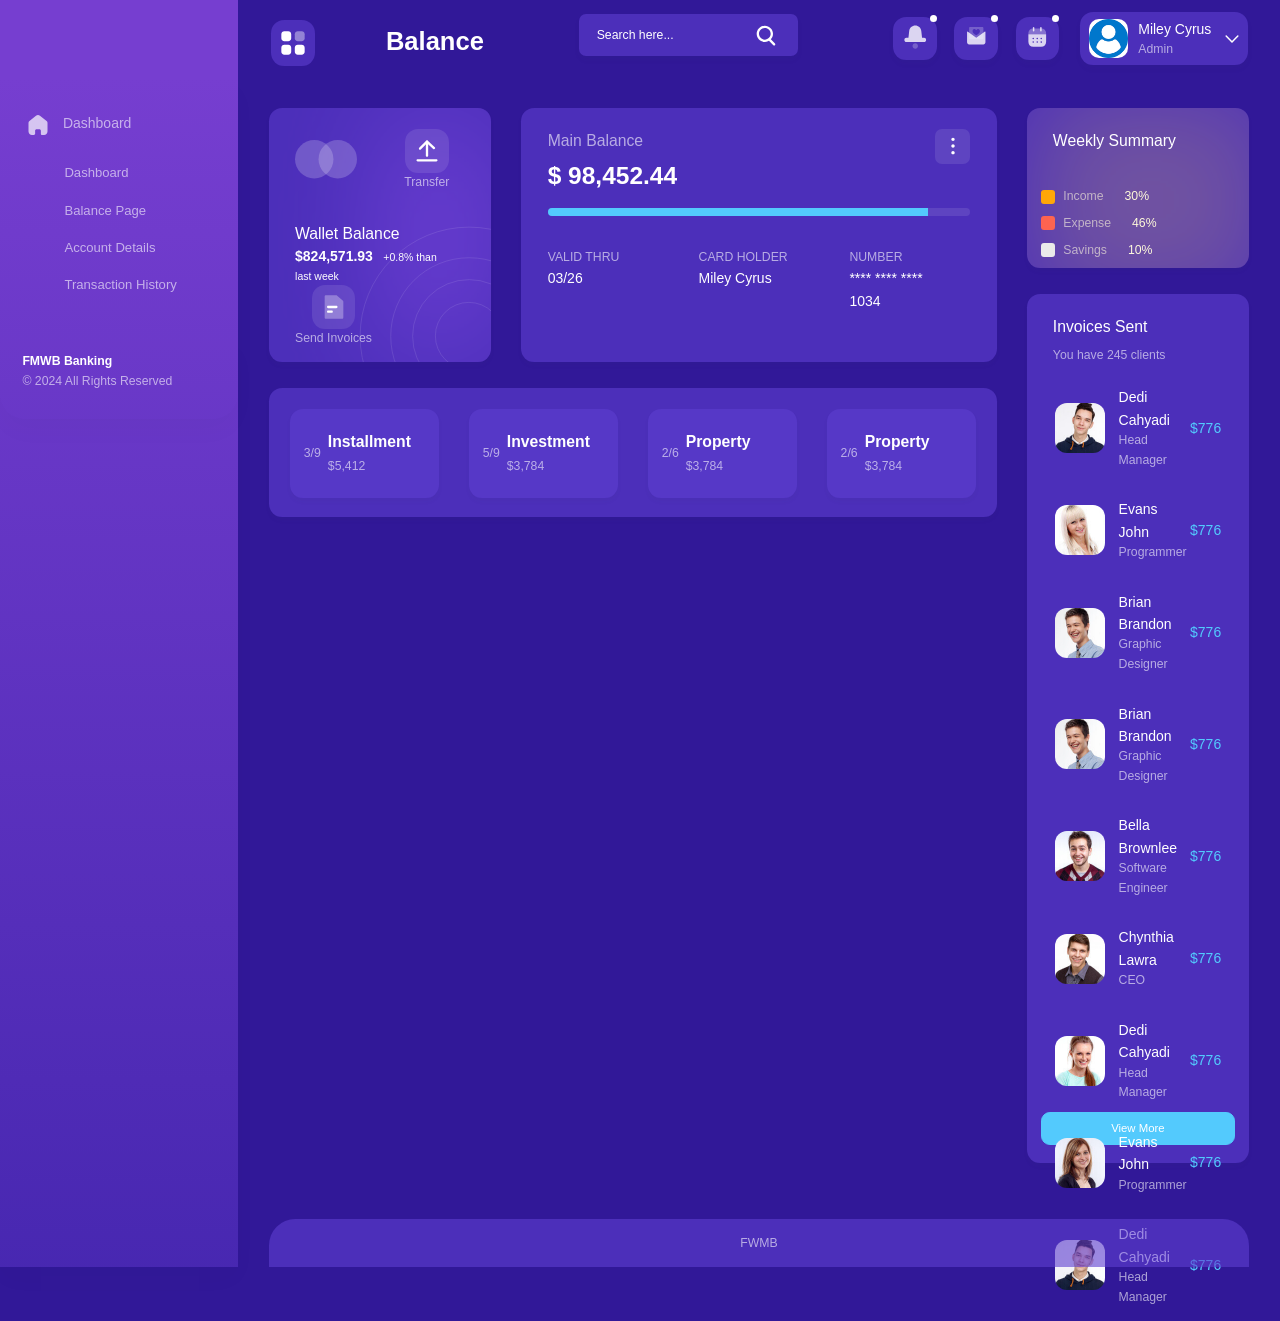
==== commit e5dbeb29: "Add files via upload" ====
--- a/balance-page.html
+++ b/balance-page.html
@@ -32,52 +32,7 @@
     <!--*******************
         Preloader start
     ********************-->
-	 <div id="preloader">
-        <div class="inner">
-            <span>Loading </span>
-            <div class="loading">  
-            </div>
-        </div>
-    </div>
-    <!--*******************
-        Preloader end
-    ********************-->
-
-    <!--**********************************
-        Main wrapper start
-    ***********************************-->
-    <div id="main-wrapper">
-		<div class="animation">
-			<span class="circle one"></span>
-			<span class="circle two"></span>
-			<span class="circle three"></span>
-			<span class="circle four"></span>
-			<span class="line-1 ">
-				<svg width="1920" height="450" viewbox="0 0 1920 450" fill="none" xmlns="http://www.w3.org/2000/svg">
-					<path opacity="0.3" d="M0 155L95.4613 293.923C106.459 309.928 131.116 305.943 136.512 287.289L209.86 33.7127C215.892 12.8576 244.803 11.2033 253.175 31.2341L344.838 250.546C352.224 268.217 376.708 269.648 386.102 252.958L519.839 15.3693C529.061 -1.01332 552.975 -0.0134089 560.797 17.0818L716.503 357.389C724.454 374.766 748.899 375.43 757.782 358.51L902.518 82.8223C911.524 65.6685 936.406 66.653 944.028 84.4648L1093.06 432.731C1101.14 451.601 1128.01 451.247 1135.58 432.172L1291.33 39.9854C1298.27 22.5135 1322.1 20.2931 1332.14 36.1824L1473.74 260.126C1482.47 273.922 1502.38 274.494 1511.88 261.221L1667.88 43.3025C1678.17 28.9257 1700.16 31.0533 1707.5 47.1365L1844.91 348.06C1853.69 367.287 1881.58 365.486 1887.81 345.29L1970 79" stroke="url(#paint0_linear_332_3757)" stroke-opacity="0.4" stroke-width="6" stroke-linecap="round"></path>
-					<defs>
-					<lineargradient id="paint0_linear_332_3757" x1="1946.24" y1="352.062" x2="-1.52124" y2="345.607" gradientunits="userSpaceOnUse">
-					<stop offset="0" stop-color="#6E4AFF"></stop>
-					<stop offset="0.479167" stop-color="#E43BFF"></stop>
-					<stop offset="1" stop-color="#6E4AFF"></stop>
-					</lineargradient>
-					</defs>
-				</svg>
-			</span>
-			<span class="line-2">
-				<svg width="1920" height="459" viewbox="0 0 1920 459" fill="none" xmlns="http://www.w3.org/2000/svg">
-					<path d="M0 89L103.191 296.201C112.034 313.958 137.703 312.941 145.114 294.54L224.847 96.5574C232.264 78.141 257.962 77.1423 266.786 94.9275L352.649 267.995C360.863 284.553 384.264 285.148 393.31 269.03L516.226 50.0159C525.164 34.0902 548.205 34.4325 556.666 50.6167L713.497 350.608C721.71 366.318 743.86 367.222 753.326 352.234L901.462 117.684C911.188 102.286 934.102 103.763 941.771 120.282L1091.14 442.062C1099.38 459.816 1124.62 459.817 1132.86 442.064L1303.17 75.2544C1310.64 59.1685 1332.73 57.2308 1342.89 71.7713L1469.94 253.703C1479.15 266.893 1498.71 266.794 1507.78 253.511L1671.82 13.4627C1681.74 -1.05968 1703.63 0.478486 1711.42 16.2459L1844.42 285.267C1853.64 303.905 1880.89 301.723 1887.02 281.857L1970 13" stroke="url(#paint0_linear_332_3758)" stroke-opacity="0.4" stroke-width="6" stroke-linecap="round"></path>
-					<defs>
-					<lineargradient id="paint0_linear_332_3758" x1="1946.24" y1="286.062" x2="-1.52105" y2="279.607" gradientunits="userSpaceOnUse">
-					<stop offset="0" stop-color="#6E4AFF"></stop>
-					<stop offset="0.479167" stop-color="#E43BFF"></stop>
-					<stop offset="1" stop-color="#6E4AFF"></stop>
-					</lineargradient>
-					</defs>
-				</svg>	
-			</span>
-			
-		</div>
+	 
 
         <!--**********************************
             Nav header start
@@ -969,7 +924,7 @@
 										<div class="row mt-2">
 											<div class="value-data col-xl-4 col-md-4 col-6">
 												<span class="fs-14 font-w400 ">VALID THRU</span>
-												<span class="value fs-16 "><span class="text-black pe-2 "></span>08/21</span>
+												<span class="value fs-16 "><span class="text-black pe-2 "></span>03/26</span>
 											</div>
 											<div class="value-data col-xl-4 col-md-4 col-6">
 												<span class="fs-14 font-w400 ">CARD HOLDER</span>
@@ -977,7 +932,7 @@
 											</div>
 											<div class="value-data col-xl-4 col-md-4 col-12">
 												<span class="fs-14 font-w400 ">NUMBER</span>
-												<span class="value fs-16"><span class="text-black pe-2 "></span>**** **** **** 1234</span>
+												<span class="value fs-16"><span class="text-black pe-2 "></span>**** **** **** 1034</span>
 											</div>
 											
 										</div>
@@ -1063,991 +1018,7 @@
 								</div>
 							</div>
 							<!--column-->
-							<div class="col-xl-12">
-								<div class="card user-data-table">
-									<div class="card-header pb-0 d-block d-sm-flex border-0">
-										<div class="me-3">
-											<h4 class="card-title mb-2">Latest Transaction</h4>
-											<span class="fs-12">Lorem ipsum dolor sit amet, consectetur</span>
-										</div>
-										<div class="card-tabs mt-3 mt-sm-0">
-											<ul class="nav nav-tabs" role="tablist">
-												<li class="nav-item">
-													<a class="nav-link underline active" data-bs-toggle="tab" href="#monthly" role="tab">Monthly</a>
-												</li>
-												<li class="nav-item">
-													<a class="nav-link underline" data-bs-toggle="tab" href="#Weekly" role="tab">Weekly</a>
-												</li>
-												<li class="nav-item">
-													<a class="nav-link underline" data-bs-toggle="tab" href="#Today" role="tab">Today</a>
-												</li>
-											</ul>
-										</div>
-									</div>
-									<div class="card-body tab-content p-0">
-										<!-- tab-pane -->
-										<div class="tab-pane fade active show" id="monthly" role="tabpanel">
-											<div id="accordion-one" class="accordion style-1">
-												<div class="accordion-item bg-transparent mb-0">
-													<div class="accordion-header collapsed my-2" data-bs-toggle="collapse" data-bs-target="#default_collapseOne1">
-														<div class="d-flex align-items-center">
-															<div class="profile-image">
-																<img src="images/avatar/1.jpg" alt="">	
-															</div>
-															<div class="user-info">
-																<h6 class="fs-16 font-w500 mb-0"><a href="javascript:void(0)">Livia Bator</a></h6>
-																<span class="fs-14">Online Shop</span>
-															</div>
-														</div>
-														<span>Jan 5, 2024, 08:22 AM</span>
-														<span>+$5,553</span>
-														<span>MasterCard 404</span>
-														<a class="btn btn-warning" href="javascript:void(0);">Pending</a>
-														<span class="accordion-header-indicator"></span>
-													</div>
-													<div id="default_collapseOne1" class="collapse accordion_body" data-bs-parent="#accordion-one">
-														<div class="payment-details accordion-body-text">
-															<div class="me-3 mb-3">
-																<p class="fs-12 mb-2">ID Payment</p>
-																<span class=" font-w500">#00123521</span>
-															</div>
-															<div class="me-3 mb-3">
-																<p class="fs-12 mb-2">Payment Method</p>
-																<span class=" font-w500">MasterCard 404</span>
-															</div>
-															<div class="me-3 mb-3">
-																<p class="fs-12 mb-2">Invoice Date</p>
-																<span class="font-w500">April 29, 2020</span>
-															</div>
-															<div class="me-3 mb-3">
-																<p class="fs-12 mb-2">Due Date</p>
-																<span class="font-w500">Jan 5, 2024</span>
-															</div>
-															<div class="me-3 mb-3">
-																<p class="fs-12 mb-2">Date Paid</p>
-																<span class="font-w500">June 4, 2020</span>
-															</div>
-															<div class="info">
-																<svg class="me-3" width="35" height="35" viewbox="0 0 24 24" fill="none" xmlns="http://www.w3.org/2000/svg">
-																	<path d="M12 1C9.82441 1 7.69767 1.64514 5.88873 2.85384C4.07979 4.06253 2.66989 5.7805 1.83733 7.79049C1.00477 9.80047 0.786929 12.0122 1.21137 14.146C1.6358 16.2798 2.68345 18.2398 4.22183 19.7782C5.76021 21.3166 7.72022 22.3642 9.85401 22.7887C11.9878 23.2131 14.1995 22.9953 16.2095 22.1627C18.2195 21.3301 19.9375 19.9202 21.1462 18.1113C22.3549 16.3023 23 14.1756 23 12C22.9966 9.08368 21.8365 6.28778 19.7744 4.22563C17.7122 2.16347 14.9163 1.00344 12 1ZM12 21C10.22 21 8.47992 20.4722 6.99987 19.4832C5.51983 18.4943 4.36628 17.0887 3.68509 15.4442C3.0039 13.7996 2.82567 11.99 3.17294 10.2442C3.5202 8.49836 4.37737 6.89471 5.63604 5.63604C6.89472 4.37737 8.49836 3.5202 10.2442 3.17293C11.99 2.82567 13.7996 3.0039 15.4442 3.68509C17.0887 4.36627 18.4943 5.51983 19.4832 6.99987C20.4722 8.47991 21 10.22 21 12C20.9971 14.3861 20.0479 16.6736 18.3608 18.3608C16.6736 20.048 14.3861 20.9971 12 21Z" fill="#FF9F00"></path>
-																	<path d="M12 9C11.7348 9 11.4804 9.10536 11.2929 9.29289C11.1054 9.48043 11 9.73478 11 10V17C11 17.2652 11.1054 17.5196 11.2929 17.7071C11.4804 17.8946 11.7348 18 12 18C12.2652 18 12.5196 17.8946 12.7071 17.7071C12.8947 17.5196 13 17.2652 13 17V10C13 9.73478 12.8947 9.48043 12.7071 9.29289C12.5196 9.10536 12.2652 9 12 9Z" fill="#FF9F00"></path>
-																	<path d="M12 8C12.5523 8 13 7.55228 13 7C13 6.44771 12.5523 6 12 6C11.4477 6 11 6.44771 11 7C11 7.55228 11.4477 8 12 8Z" fill="#FF9F00"></path>
-																</svg>
-																<p class="mb-0 fs-14">Lorem ipsum dolor sit amet, <br>consectetur </p>
-															</div>
-														</div>
-													</div>
-												</div>
-												<div class="accordion-item bg-transparent mb-0">
-													<div class="accordion-header my-2" data-bs-toggle="collapse" data-bs-target="#default_collapseOne2">
-														<div class="d-flex align-items-center">
-															<div class="profile-image">
-																<img src="images/avatar/2.jpg" alt="">
-															</div>
-															<div class="user-info">
-																<h6 class="fs-16 font-w500 mb-0"><a href="javascript:void(0)">Livia Bator</a></h6>
-															</div>
-														</div>
-														<span>Jan 5, 2024, 08:22 AM</span>
-														<span>+$5,553</span>
-														<span>MasterCard 404</span>
-														<a class="btn btn-success " href="javascript:void(0);">Completed</a>
-														<span class="accordion-header-indicator"></span>
-													</div>
-													<div id="default_collapseOne2" class="collapse accordion_body" data-bs-parent="#accordion-one">
-														<div class="payment-details accordion-body-text">
-															<div class="me-3 mb-3">
-																<p class="fs-12 mb-2">ID Payment</p>
-																<span class="font-w500">#00123521</span>
-															</div>
-															<div class="me-3 mb-3">
-																<p class="fs-12 mb-2">Payment Method</p>
-																<span class="font-w500">MasterCard 404</span>
-															</div>
-															<div class="me-3 mb-3">
-																<p class="fs-12 mb-2">Invoice Date</p>
-																<span class="font-w500">April 29, 2020</span>
-															</div>
-															<div class="me-3 mb-3">
-																<p class="fs-12 mb-2">Due Date</p>
-																<span class="font-w500">Jan 5, 2024</span>
-															</div>
-															<div class="me-3 mb-3">
-																<p class="fs-12 mb-2">Date Paid</p>
-																<span class="font-w500">June 4, 2020</span>
-															</div>
-															<div class="info">
-																<svg class="me-3" width="35" height="35" viewbox="0 0 24 24" fill="none" xmlns="http://www.w3.org/2000/svg">
-																	<path d="M12 1C9.82441 1 7.69767 1.64514 5.88873 2.85384C4.07979 4.06253 2.66989 5.7805 1.83733 7.79049C1.00477 9.80047 0.786929 12.0122 1.21137 14.146C1.6358 16.2798 2.68345 18.2398 4.22183 19.7782C5.76021 21.3166 7.72022 22.3642 9.85401 22.7887C11.9878 23.2131 14.1995 22.9953 16.2095 22.1627C18.2195 21.3301 19.9375 19.9202 21.1462 18.1113C22.3549 16.3023 23 14.1756 23 12C22.9966 9.08368 21.8365 6.28778 19.7744 4.22563C17.7122 2.16347 14.9163 1.00344 12 1ZM12 21C10.22 21 8.47992 20.4722 6.99987 19.4832C5.51983 18.4943 4.36628 17.0887 3.68509 15.4442C3.0039 13.7996 2.82567 11.99 3.17294 10.2442C3.5202 8.49836 4.37737 6.89471 5.63604 5.63604C6.89472 4.37737 8.49836 3.5202 10.2442 3.17293C11.99 2.82567 13.7996 3.0039 15.4442 3.68509C17.0887 4.36627 18.4943 5.51983 19.4832 6.99987C20.4722 8.47991 21 10.22 21 12C20.9971 14.3861 20.0479 16.6736 18.3608 18.3608C16.6736 20.048 14.3861 20.9971 12 21Z" fill="#FF9F00"></path>
-																	<path d="M12 9C11.7348 9 11.4804 9.10536 11.2929 9.29289C11.1054 9.48043 11 9.73478 11 10V17C11 17.2652 11.1054 17.5196 11.2929 17.7071C11.4804 17.8946 11.7348 18 12 18C12.2652 18 12.5196 17.8946 12.7071 17.7071C12.8947 17.5196 13 17.2652 13 17V10C13 9.73478 12.8947 9.48043 12.7071 9.29289C12.5196 9.10536 12.2652 9 12 9Z" fill="#FF9F00"></path>
-																	<path d="M12 8C12.5523 8 13 7.55228 13 7C13 6.44771 12.5523 6 12 6C11.4477 6 11 6.44771 11 7C11 7.55228 11.4477 8 12 8Z" fill="#FF9F00"></path>
-																</svg>
-																<p class="mb-0 fs-14">Lorem ipsum dolor sit amet, <br>consectetur </p>
-															</div>
-														</div>
-													</div>
-												</div>
-												<div class="accordion-item bg-transparent mb-0">
-													<div class="accordion-header collapsed my-2" data-bs-toggle="collapse" data-bs-target="#default_collapseOne3">
-														<div class="d-flex align-items-center">
-															<div class="profile-image">
-																<img src="images/avatar/pic2.jpg" alt="">
-															</div>
-															<div class="user-info">
-																<h6 class="fs-16 font-w500 mb-0"><a href="javascript:void(0)">Livia Bator</a></h6>
-															</div>
-														</div>
-														<span>Jan 5, 2024, 08:22 AM</span>
-														<span>+$5,553</span>
-														<span>MasterCard 404</span>
-														<a class="btn btn-danger" href="javascript:void(0);">Canceled</a>
-														<span class="accordion-header-indicator"></span>
-													</div>
-													<div id="default_collapseOne3" class="collapse accordion_body" data-bs-parent="#accordion-one">
-														<div class="payment-details accordion-body-text">
-															<div class="me-3 mb-3">
-																<p class="fs-12 mb-2">ID Payment</p>
-																<span class="font-w500">#00123521</span>
-															</div>
-															<div class="me-3 mb-3">
-																<p class="fs-12 mb-2">Payment Method</p>
-																<span class="font-w500">MasterCard 404</span>
-															</div>
-															<div class="me-3 mb-3">
-																<p class="fs-12 mb-2">Invoice Date</p>
-																<span class="font-w500">April 29, 2020</span>
-															</div>
-															<div class="me-3 mb-3">
-																<p class="fs-12 mb-2">Due Date</p>
-																<span class="font-w500">Jan 5, 2024</span>
-															</div>
-															<div class="me-3 mb-3">
-																<p class="fs-12 mb-2">Date Paid</p>
-																<span class="font-w500">June 4, 2020</span>
-															</div>
-															<div class="info">
-																<svg class="me-3" width="35" height="35" viewbox="0 0 24 24" fill="none" xmlns="http://www.w3.org/2000/svg">
-																	<path d="M12 1C9.82441 1 7.69767 1.64514 5.88873 2.85384C4.07979 4.06253 2.66989 5.7805 1.83733 7.79049C1.00477 9.80047 0.786929 12.0122 1.21137 14.146C1.6358 16.2798 2.68345 18.2398 4.22183 19.7782C5.76021 21.3166 7.72022 22.3642 9.85401 22.7887C11.9878 23.2131 14.1995 22.9953 16.2095 22.1627C18.2195 21.3301 19.9375 19.9202 21.1462 18.1113C22.3549 16.3023 23 14.1756 23 12C22.9966 9.08368 21.8365 6.28778 19.7744 4.22563C17.7122 2.16347 14.9163 1.00344 12 1ZM12 21C10.22 21 8.47992 20.4722 6.99987 19.4832C5.51983 18.4943 4.36628 17.0887 3.68509 15.4442C3.0039 13.7996 2.82567 11.99 3.17294 10.2442C3.5202 8.49836 4.37737 6.89471 5.63604 5.63604C6.89472 4.37737 8.49836 3.5202 10.2442 3.17293C11.99 2.82567 13.7996 3.0039 15.4442 3.68509C17.0887 4.36627 18.4943 5.51983 19.4832 6.99987C20.4722 8.47991 21 10.22 21 12C20.9971 14.3861 20.0479 16.6736 18.3608 18.3608C16.6736 20.048 14.3861 20.9971 12 21Z" fill="#FF9F00"></path>
-																	<path d="M12 9C11.7348 9 11.4804 9.10536 11.2929 9.29289C11.1054 9.48043 11 9.73478 11 10V17C11 17.2652 11.1054 17.5196 11.2929 17.7071C11.4804 17.8946 11.7348 18 12 18C12.2652 18 12.5196 17.8946 12.7071 17.7071C12.8947 17.5196 13 17.2652 13 17V10C13 9.73478 12.8947 9.48043 12.7071 9.29289C12.5196 9.10536 12.2652 9 12 9Z" fill="#FF9F00"></path>
-																	<path d="M12 8C12.5523 8 13 7.55228 13 7C13 6.44771 12.5523 6 12 6C11.4477 6 11 6.44771 11 7C11 7.55228 11.4477 8 12 8Z" fill="#FF9F00"></path>
-																</svg>
-																<p class="mb-0 fs-14">Lorem ipsum dolor sit amet, <br>consectetur </p>
-															</div>
-														</div>
-													</div>
-												</div>
-												<div class="accordion-item bg-transparent mb-0">
-													<div class="accordion-header my-2" data-bs-toggle="collapse" data-bs-target="#default_collapseOne4">
-														<div class="d-flex align-items-center">
-															<div class="profile-image">
-																<img src="images/avatar/2.jpg" alt="">
-															</div>
-															<div class="user-info">
-																<h6 class="fs-16 font-w500 mb-0"><a href="javascript:void(0)">Livia Bator</a></h6>
-															</div>
-														</div>
-														<span>Jan 5, 2024, 08:22 AM</span>
-														<span>+$5,553</span>
-														<span>MasterCard 404</span>
-														<a class="btn btn-success " href="javascript:void(0);">Completed</a>
-														<span class="accordion-header-indicator"></span>
-													</div>
-													<div id="default_collapseOne4" class="collapse accordion_body " data-bs-parent="#accordion-one">
-														<div class="payment-details accordion-body-text">
-															<div class="me-3 mb-3">
-																<p class="fs-12 mb-2">ID Payment</p>
-																<span class="font-w500">#00123521</span>
-															</div>
-															<div class="me-3 mb-3">
-																<p class="fs-12 mb-2">Payment Method</p>
-																<span class="font-w500">MasterCard 404</span>
-															</div>
-															<div class="me-3 mb-3">
-																<p class="fs-12 mb-2">Invoice Date</p>
-																<span class="font-w500">April 29, 2020</span>
-															</div>
-															<div class="me-3 mb-3">
-																<p class="fs-12 mb-2">Due Date</p>
-																<span class="font-w500">Jan 5, 2024</span>
-															</div>
-															<div class="me-3 mb-3">
-																<p class="fs-12 mb-2">Date Paid</p>
-																<span class="font-w500">June 4, 2020</span>
-															</div>
-															<div class="info">
-																<svg class="me-3" width="35" height="35" viewbox="0 0 24 24" fill="none" xmlns="http://www.w3.org/2000/svg">
-																	<path d="M12 1C9.82441 1 7.69767 1.64514 5.88873 2.85384C4.07979 4.06253 2.66989 5.7805 1.83733 7.79049C1.00477 9.80047 0.786929 12.0122 1.21137 14.146C1.6358 16.2798 2.68345 18.2398 4.22183 19.7782C5.76021 21.3166 7.72022 22.3642 9.85401 22.7887C11.9878 23.2131 14.1995 22.9953 16.2095 22.1627C18.2195 21.3301 19.9375 19.9202 21.1462 18.1113C22.3549 16.3023 23 14.1756 23 12C22.9966 9.08368 21.8365 6.28778 19.7744 4.22563C17.7122 2.16347 14.9163 1.00344 12 1ZM12 21C10.22 21 8.47992 20.4722 6.99987 19.4832C5.51983 18.4943 4.36628 17.0887 3.68509 15.4442C3.0039 13.7996 2.82567 11.99 3.17294 10.2442C3.5202 8.49836 4.37737 6.89471 5.63604 5.63604C6.89472 4.37737 8.49836 3.5202 10.2442 3.17293C11.99 2.82567 13.7996 3.0039 15.4442 3.68509C17.0887 4.36627 18.4943 5.51983 19.4832 6.99987C20.4722 8.47991 21 10.22 21 12C20.9971 14.3861 20.0479 16.6736 18.3608 18.3608C16.6736 20.048 14.3861 20.9971 12 21Z" fill="#FF9F00"></path>
-																	<path d="M12 9C11.7348 9 11.4804 9.10536 11.2929 9.29289C11.1054 9.48043 11 9.73478 11 10V17C11 17.2652 11.1054 17.5196 11.2929 17.7071C11.4804 17.8946 11.7348 18 12 18C12.2652 18 12.5196 17.8946 12.7071 17.7071C12.8947 17.5196 13 17.2652 13 17V10C13 9.73478 12.8947 9.48043 12.7071 9.29289C12.5196 9.10536 12.2652 9 12 9Z" fill="#FF9F00"></path>
-																	<path d="M12 8C12.5523 8 13 7.55228 13 7C13 6.44771 12.5523 6 12 6C11.4477 6 11 6.44771 11 7C11 7.55228 11.4477 8 12 8Z" fill="#FF9F00"></path>
-																</svg>
-																<p class="mb-0 fs-14">Lorem ipsum dolor sit amet, <br>consectetur </p>
-															</div>
-														</div>
-													</div>
-												</div>
-												<div class="accordion-item bg-transparent mb-0">
-													<div class="accordion-header collapsed my-2" data-bs-toggle="collapse" data-bs-target="#default_collapseOne5">
-														<div class="d-flex align-items-center">
-															<div class="profile-image">
-																<img src="images/avatar/4.jpg" alt="">
-															</div>
-															<div class="user-info">
-																<h6 class="fs-16 font-w500 mb-0"><a href="javascript:void(0)">Livia Bator</a></h6>
-																<span class="fs-14">Online Shop</span>
-															</div>
-														</div>
-														<span>Jan 5, 2024, 08:22 AM</span>
-														<span>+$5,553</span>
-														<span>MasterCard 404</span>
-														<a class="btn btn-warning" href="javascript:void(0);">Pending</a>
-														<span class="accordion-header-indicator"></span>
-													</div>
-													<div id="default_collapseOne5" class="collapse accordion_body" data-bs-parent="#accordion-one">
-														<div class="payment-details accordion-body-text">
-															<div class="me-3 mb-3">
-																<p class="fs-12 mb-2">ID Payment</p>
-																<span class="font-w500">#00123521</span>
-															</div>
-															<div class="me-3 mb-3">
-																<p class="fs-12 mb-2">Payment Method</p>
-																<span class="font-w500">MasterCard 404</span>
-															</div>
-															<div class="me-3 mb-3">
-																<p class="fs-12 mb-2">Invoice Date</p>
-																<span class="font-w500">April 29, 2020</span>
-															</div>
-															<div class="me-3 mb-3">
-																<p class="fs-12 mb-2">Due Date</p>
-																<span class="font-w500">Jan 5, 2024</span>
-															</div>
-															<div class="me-3 mb-3">
-																<p class="fs-12 mb-2">Date Paid</p>
-																<span class="font-w500">June 4, 2020</span>
-															</div>
-															<div class="info">
-																<svg class="me-3" width="35" height="35" viewbox="0 0 24 24" fill="none" xmlns="http://www.w3.org/2000/svg">
-																	<path d="M12 1C9.82441 1 7.69767 1.64514 5.88873 2.85384C4.07979 4.06253 2.66989 5.7805 1.83733 7.79049C1.00477 9.80047 0.786929 12.0122 1.21137 14.146C1.6358 16.2798 2.68345 18.2398 4.22183 19.7782C5.76021 21.3166 7.72022 22.3642 9.85401 22.7887C11.9878 23.2131 14.1995 22.9953 16.2095 22.1627C18.2195 21.3301 19.9375 19.9202 21.1462 18.1113C22.3549 16.3023 23 14.1756 23 12C22.9966 9.08368 21.8365 6.28778 19.7744 4.22563C17.7122 2.16347 14.9163 1.00344 12 1ZM12 21C10.22 21 8.47992 20.4722 6.99987 19.4832C5.51983 18.4943 4.36628 17.0887 3.68509 15.4442C3.0039 13.7996 2.82567 11.99 3.17294 10.2442C3.5202 8.49836 4.37737 6.89471 5.63604 5.63604C6.89472 4.37737 8.49836 3.5202 10.2442 3.17293C11.99 2.82567 13.7996 3.0039 15.4442 3.68509C17.0887 4.36627 18.4943 5.51983 19.4832 6.99987C20.4722 8.47991 21 10.22 21 12C20.9971 14.3861 20.0479 16.6736 18.3608 18.3608C16.6736 20.048 14.3861 20.9971 12 21Z" fill="#FF9F00"></path>
-																	<path d="M12 9C11.7348 9 11.4804 9.10536 11.2929 9.29289C11.1054 9.48043 11 9.73478 11 10V17C11 17.2652 11.1054 17.5196 11.2929 17.7071C11.4804 17.8946 11.7348 18 12 18C12.2652 18 12.5196 17.8946 12.7071 17.7071C12.8947 17.5196 13 17.2652 13 17V10C13 9.73478 12.8947 9.48043 12.7071 9.29289C12.5196 9.10536 12.2652 9 12 9Z" fill="#FF9F00"></path>
-																	<path d="M12 8C12.5523 8 13 7.55228 13 7C13 6.44771 12.5523 6 12 6C11.4477 6 11 6.44771 11 7C11 7.55228 11.4477 8 12 8Z" fill="#FF9F00"></path>
-																</svg>
-																<p class="mb-0 fs-14">Lorem ipsum dolor sit amet, <br>consectetur </p>
-															</div>
-														</div>
-													</div>
-												</div>
-											
-												<div class="accordion-item bg-transparent mb-0">
-													<div class="accordion-header collapsed my-2" data-bs-toggle="collapse" data-bs-target="#default_collapseOne7">
-														<div class="d-flex align-items-center">
-															<div class="profile-image">
-																<img src="images/avatar/5.jpg" alt="">
-															</div>
-															<div class="user-info">
-																<h6 class="fs-16 font-w500 mb-0"><a href="javascript:void(0)">Peter Parkur</a></h6>
-															</div>
-														</div>
-														<span>Jan 5, 2024, 08:22 AM</span>
-														<span>+$5,553</span>
-														<span>MasterCard 404</span>
-														<a class="btn btn-warning" href="javascript:void(0);">Pending</a>
-														<span class="accordion-header-indicator"></span>
-													</div>
-													<div id="default_collapseOne7" class="collapse accordion_body" data-bs-parent="#accordion-one">
-														<div class="payment-details accordion-body-text">
-															<div class="me-3 mb-3">
-																<p class="fs-12 mb-2">ID Payment</p>
-																<span class="font-w500">#00123521</span>
-															</div>
-															<div class="me-3 mb-3">
-																<p class="fs-12 mb-2">Payment Method</p>
-																<span class="font-w500">MasterCard 404</span>
-															</div>
-															<div class="me-3 mb-3">
-																<p class="fs-12 mb-2">Invoice Date</p>
-																<span class="font-w500">April 29, 2020</span>
-															</div>
-															<div class="me-3 mb-3">
-																<p class="fs-12 mb-2">Due Date</p>
-																<span class="font-w500">Jan 5, 2024</span>
-															</div>
-															<div class="me-3 mb-3">
-																<p class="fs-12 mb-2">Date Paid</p>
-																<span class="font-w500">June 4, 2020</span>
-															</div>
-															<div class="info">
-																<svg class="me-3" width="35" height="35" viewbox="0 0 24 24" fill="none" xmlns="http://www.w3.org/2000/svg">
-																	<path d="M12 1C9.82441 1 7.69767 1.64514 5.88873 2.85384C4.07979 4.06253 2.66989 5.7805 1.83733 7.79049C1.00477 9.80047 0.786929 12.0122 1.21137 14.146C1.6358 16.2798 2.68345 18.2398 4.22183 19.7782C5.76021 21.3166 7.72022 22.3642 9.85401 22.7887C11.9878 23.2131 14.1995 22.9953 16.2095 22.1627C18.2195 21.3301 19.9375 19.9202 21.1462 18.1113C22.3549 16.3023 23 14.1756 23 12C22.9966 9.08368 21.8365 6.28778 19.7744 4.22563C17.7122 2.16347 14.9163 1.00344 12 1ZM12 21C10.22 21 8.47992 20.4722 6.99987 19.4832C5.51983 18.4943 4.36628 17.0887 3.68509 15.4442C3.0039 13.7996 2.82567 11.99 3.17294 10.2442C3.5202 8.49836 4.37737 6.89471 5.63604 5.63604C6.89472 4.37737 8.49836 3.5202 10.2442 3.17293C11.99 2.82567 13.7996 3.0039 15.4442 3.68509C17.0887 4.36627 18.4943 5.51983 19.4832 6.99987C20.4722 8.47991 21 10.22 21 12C20.9971 14.3861 20.0479 16.6736 18.3608 18.3608C16.6736 20.048 14.3861 20.9971 12 21Z" fill="#FF9F00"></path>
-																	<path d="M12 9C11.7348 9 11.4804 9.10536 11.2929 9.29289C11.1054 9.48043 11 9.73478 11 10V17C11 17.2652 11.1054 17.5196 11.2929 17.7071C11.4804 17.8946 11.7348 18 12 18C12.2652 18 12.5196 17.8946 12.7071 17.7071C12.8947 17.5196 13 17.2652 13 17V10C13 9.73478 12.8947 9.48043 12.7071 9.29289C12.5196 9.10536 12.2652 9 12 9Z" fill="#FF9F00"></path>
-																	<path d="M12 8C12.5523 8 13 7.55228 13 7C13 6.44771 12.5523 6 12 6C11.4477 6 11 6.44771 11 7C11 7.55228 11.4477 8 12 8Z" fill="#FF9F00"></path>
-																</svg>
-																<p class="mb-0 fs-14">Lorem ipsum dolor sit amet, <br>consectetur </p>
-															</div>
-														</div>
-													</div>
-												</div>
-												<div class="accordion-item bg-transparent mb-0">
-													<div class="accordion-header collapsed my-2" data-bs-toggle="collapse" data-bs-target="#default_collapseOne8">
-														<div class="d-flex align-items-center">
-															<div class="profile-image">
-																<img src="images/avatar/5.jpg" alt="">
-															</div>
-															<div class="user-info">
-																<h6 class="fs-16 font-w500 mb-0"><a href="javascript:void(0)">Peter Parkur</a></h6>
-															</div>
-														</div>
-														<span>Jan 5, 2024, 08:22 AM</span>
-														<span>+$5,553</span>
-														<span>MasterCard 404</span>
-														<a class="btn btn-warning" href="javascript:void(0);">Pending</a>
-														<span class="accordion-header-indicator"></span>
-													</div>
-													<div id="default_collapseOne8" class="collapse accordion_body" data-bs-parent="#accordion-one">
-														<div class="payment-details accordion-body-text">
-															<div class="me-3 mb-3">
-																<p class="fs-12 mb-2">ID Payment</p>
-																<span class="font-w500">#00123521</span>
-															</div>
-															<div class="me-3 mb-3">
-																<p class="fs-12 mb-2">Payment Method</p>
-																<span class="font-w500">MasterCard 404</span>
-															</div>
-															<div class="me-3 mb-3">
-																<p class="fs-12 mb-2">Invoice Date</p>
-																<span class="font-w500">April 29, 2020</span>
-															</div>
-															<div class="me-3 mb-3">
-																<p class="fs-12 mb-2">Due Date</p>
-																<span class="font-w500">Jan 5, 2024</span>
-															</div>
-															<div class="me-3 mb-3">
-																<p class="fs-12 mb-2">Date Paid</p>
-																<span class="font-w500">June 4, 2020</span>
-															</div>
-															<div class="info">
-																<svg class="me-3" width="35" height="35" viewbox="0 0 24 24" fill="none" xmlns="http://www.w3.org/2000/svg">
-																	<path d="M12 1C9.82441 1 7.69767 1.64514 5.88873 2.85384C4.07979 4.06253 2.66989 5.7805 1.83733 7.79049C1.00477 9.80047 0.786929 12.0122 1.21137 14.146C1.6358 16.2798 2.68345 18.2398 4.22183 19.7782C5.76021 21.3166 7.72022 22.3642 9.85401 22.7887C11.9878 23.2131 14.1995 22.9953 16.2095 22.1627C18.2195 21.3301 19.9375 19.9202 21.1462 18.1113C22.3549 16.3023 23 14.1756 23 12C22.9966 9.08368 21.8365 6.28778 19.7744 4.22563C17.7122 2.16347 14.9163 1.00344 12 1ZM12 21C10.22 21 8.47992 20.4722 6.99987 19.4832C5.51983 18.4943 4.36628 17.0887 3.68509 15.4442C3.0039 13.7996 2.82567 11.99 3.17294 10.2442C3.5202 8.49836 4.37737 6.89471 5.63604 5.63604C6.89472 4.37737 8.49836 3.5202 10.2442 3.17293C11.99 2.82567 13.7996 3.0039 15.4442 3.68509C17.0887 4.36627 18.4943 5.51983 19.4832 6.99987C20.4722 8.47991 21 10.22 21 12C20.9971 14.3861 20.0479 16.6736 18.3608 18.3608C16.6736 20.048 14.3861 20.9971 12 21Z" fill="#FF9F00"></path>
-																	<path d="M12 9C11.7348 9 11.4804 9.10536 11.2929 9.29289C11.1054 9.48043 11 9.73478 11 10V17C11 17.2652 11.1054 17.5196 11.2929 17.7071C11.4804 17.8946 11.7348 18 12 18C12.2652 18 12.5196 17.8946 12.7071 17.7071C12.8947 17.5196 13 17.2652 13 17V10C13 9.73478 12.8947 9.48043 12.7071 9.29289C12.5196 9.10536 12.2652 9 12 9Z" fill="#FF9F00"></path>
-																	<path d="M12 8C12.5523 8 13 7.55228 13 7C13 6.44771 12.5523 6 12 6C11.4477 6 11 6.44771 11 7C11 7.55228 11.4477 8 12 8Z" fill="#FF9F00"></path>
-																</svg>
-																<p class="mb-0 fs-14">Lorem ipsum dolor sit amet, <br>consectetur </p>
-															</div>
-														</div>
-													</div>
-												</div>
-											</div>
-										</div>
-										<!--/ tab-pane -->
-										<!-- tab-pane -->
-										<div class="tab-pane fade " id="Weekly" role="tabpanel">
-											<div id="accordion-two" class="accordion style-1">
-												<div class="accordion-item bg-transparent mb-0">
-													<div class="accordion-header collapsed my-2" data-bs-toggle="collapse" data-bs-target="#default_collapseOne12">
-														<div class="d-flex align-items-center">
-															<div class="profile-image">
-																<img src="images/avatar/1.jpg" alt="">	
-															</div>
-															<div class="user-info">
-																<h6 class="fs-16 font-w500 mb-0"><a href="javascript:void(0)">Livia Bator</a></h6>
-																<span class="fs-14">Online Shop</span>
-															</div>
-														</div>
-														<span>Jan 5, 2024, 08:22 AM</span>
-														<span>+$5,553</span>
-														<span>MasterCard 404</span>
-														<a class="btn btn-warning" href="javascript:void(0);">Pending</a>
-														<span class="accordion-header-indicator"></span>
-													</div>
-													<div id="default_collapseOne12" class="collapse accordion_body" data-bs-parent="#accordion-two">
-														<div class="payment-details accordion-body-text">
-															<div class="me-3 mb-3">
-																<p class="fs-12 mb-2">ID Payment</p>
-																<span class=" font-w500">#00123521</span>
-															</div>
-															<div class="me-3 mb-3">
-																<p class="fs-12 mb-2">Payment Method</p>
-																<span class=" font-w500">MasterCard 404</span>
-															</div>
-															<div class="me-3 mb-3">
-																<p class="fs-12 mb-2">Invoice Date</p>
-																<span class="font-w500">April 29, 2020</span>
-															</div>
-															<div class="me-3 mb-3">
-																<p class="fs-12 mb-2">Due Date</p>
-																<span class="font-w500">Jan 5, 2024</span>
-															</div>
-															<div class="me-3 mb-3">
-																<p class="fs-12 mb-2">Date Paid</p>
-																<span class="font-w500">June 4, 2020</span>
-															</div>
-															<div class="info">
-																<svg class="me-3" width="35" height="35" viewbox="0 0 24 24" fill="none" xmlns="http://www.w3.org/2000/svg">
-																	<path d="M12 1C9.82441 1 7.69767 1.64514 5.88873 2.85384C4.07979 4.06253 2.66989 5.7805 1.83733 7.79049C1.00477 9.80047 0.786929 12.0122 1.21137 14.146C1.6358 16.2798 2.68345 18.2398 4.22183 19.7782C5.76021 21.3166 7.72022 22.3642 9.85401 22.7887C11.9878 23.2131 14.1995 22.9953 16.2095 22.1627C18.2195 21.3301 19.9375 19.9202 21.1462 18.1113C22.3549 16.3023 23 14.1756 23 12C22.9966 9.08368 21.8365 6.28778 19.7744 4.22563C17.7122 2.16347 14.9163 1.00344 12 1ZM12 21C10.22 21 8.47992 20.4722 6.99987 19.4832C5.51983 18.4943 4.36628 17.0887 3.68509 15.4442C3.0039 13.7996 2.82567 11.99 3.17294 10.2442C3.5202 8.49836 4.37737 6.89471 5.63604 5.63604C6.89472 4.37737 8.49836 3.5202 10.2442 3.17293C11.99 2.82567 13.7996 3.0039 15.4442 3.68509C17.0887 4.36627 18.4943 5.51983 19.4832 6.99987C20.4722 8.47991 21 10.22 21 12C20.9971 14.3861 20.0479 16.6736 18.3608 18.3608C16.6736 20.048 14.3861 20.9971 12 21Z" fill="#FF9F00"></path>
-																	<path d="M12 9C11.7348 9 11.4804 9.10536 11.2929 9.29289C11.1054 9.48043 11 9.73478 11 10V17C11 17.2652 11.1054 17.5196 11.2929 17.7071C11.4804 17.8946 11.7348 18 12 18C12.2652 18 12.5196 17.8946 12.7071 17.7071C12.8947 17.5196 13 17.2652 13 17V10C13 9.73478 12.8947 9.48043 12.7071 9.29289C12.5196 9.10536 12.2652 9 12 9Z" fill="#FF9F00"></path>
-																	<path d="M12 8C12.5523 8 13 7.55228 13 7C13 6.44771 12.5523 6 12 6C11.4477 6 11 6.44771 11 7C11 7.55228 11.4477 8 12 8Z" fill="#FF9F00"></path>
-																</svg>
-																<p class="mb-0 fs-14">Lorem ipsum dolor sit amet, <br>consectetur </p>
-															</div>
-														</div>
-													</div>
-												</div>
-												<div class="accordion-item bg-transparent mb-0">
-													<div class="accordion-header my-2" data-bs-toggle="collapse" data-bs-target="#default_collapseOne22">
-														<div class="d-flex align-items-center">
-															<div class="profile-image">
-																<img src="images/avatar/2.jpg" alt="">
-															</div>
-															<div class="user-info">
-																<h6 class="fs-16 font-w500 mb-0"><a href="javascript:void(0)">Livia Bator</a></h6>
-															</div>
-														</div>
-														<span>Jan 5, 2024, 08:22 AM</span>
-														<span>+$5,553</span>
-														<span>MasterCard 404</span>
-														<a class="btn btn-success " href="javascript:void(0);">Completed</a>
-														<span class="accordion-header-indicator"></span>
-													</div>
-													<div id="default_collapseOne22" class="collapse accordion_body show" data-bs-parent="#accordion-two">
-														<div class="payment-details accordion-body-text">
-															<div class="me-3 mb-3">
-																<p class="fs-12 mb-2">ID Payment</p>
-																<span class="font-w500">#00123521</span>
-															</div>
-															<div class="me-3 mb-3">
-																<p class="fs-12 mb-2">Payment Method</p>
-																<span class="font-w500">MasterCard 404</span>
-															</div>
-															<div class="me-3 mb-3">
-																<p class="fs-12 mb-2">Invoice Date</p>
-																<span class="font-w500">April 29, 2020</span>
-															</div>
-															<div class="me-3 mb-3">
-																<p class="fs-12 mb-2">Due Date</p>
-																<span class="font-w500">Jan 5, 2024</span>
-															</div>
-															<div class="me-3 mb-3">
-																<p class="fs-12 mb-2">Date Paid</p>
-																<span class="font-w500">June 4, 2020</span>
-															</div>
-															<div class="info">
-																<svg class="me-3" width="35" height="35" viewbox="0 0 24 24" fill="none" xmlns="http://www.w3.org/2000/svg">
-																	<path d="M12 1C9.82441 1 7.69767 1.64514 5.88873 2.85384C4.07979 4.06253 2.66989 5.7805 1.83733 7.79049C1.00477 9.80047 0.786929 12.0122 1.21137 14.146C1.6358 16.2798 2.68345 18.2398 4.22183 19.7782C5.76021 21.3166 7.72022 22.3642 9.85401 22.7887C11.9878 23.2131 14.1995 22.9953 16.2095 22.1627C18.2195 21.3301 19.9375 19.9202 21.1462 18.1113C22.3549 16.3023 23 14.1756 23 12C22.9966 9.08368 21.8365 6.28778 19.7744 4.22563C17.7122 2.16347 14.9163 1.00344 12 1ZM12 21C10.22 21 8.47992 20.4722 6.99987 19.4832C5.51983 18.4943 4.36628 17.0887 3.68509 15.4442C3.0039 13.7996 2.82567 11.99 3.17294 10.2442C3.5202 8.49836 4.37737 6.89471 5.63604 5.63604C6.89472 4.37737 8.49836 3.5202 10.2442 3.17293C11.99 2.82567 13.7996 3.0039 15.4442 3.68509C17.0887 4.36627 18.4943 5.51983 19.4832 6.99987C20.4722 8.47991 21 10.22 21 12C20.9971 14.3861 20.0479 16.6736 18.3608 18.3608C16.6736 20.048 14.3861 20.9971 12 21Z" fill="#FF9F00"></path>
-																	<path d="M12 9C11.7348 9 11.4804 9.10536 11.2929 9.29289C11.1054 9.48043 11 9.73478 11 10V17C11 17.2652 11.1054 17.5196 11.2929 17.7071C11.4804 17.8946 11.7348 18 12 18C12.2652 18 12.5196 17.8946 12.7071 17.7071C12.8947 17.5196 13 17.2652 13 17V10C13 9.73478 12.8947 9.48043 12.7071 9.29289C12.5196 9.10536 12.2652 9 12 9Z" fill="#FF9F00"></path>
-																	<path d="M12 8C12.5523 8 13 7.55228 13 7C13 6.44771 12.5523 6 12 6C11.4477 6 11 6.44771 11 7C11 7.55228 11.4477 8 12 8Z" fill="#FF9F00"></path>
-																</svg>
-																<p class="mb-0 fs-14">Lorem ipsum dolor sit amet, <br>consectetur </p>
-															</div>
-														</div>
-													</div>
-												</div>
-												<div class="accordion-item bg-transparent mb-0">
-													<div class="accordion-header collapsed my-2" data-bs-toggle="collapse" data-bs-target="#default_collapseOne32">
-														<div class="d-flex align-items-center">
-															<div class="profile-image">
-																<img src="images/avatar/pic2.jpg" alt="">
-															</div>
-															<div class="user-info">
-																<h6 class="fs-16 font-w500 mb-0"><a href="javascript:void(0)">Livia Bator</a></h6>
-															</div>
-														</div>
-														<span>Jan 5, 2024, 08:22 AM</span>
-														<span>+$5,553</span>
-														<span>MasterCard 404</span>
-														<a class="btn btn-danger" href="javascript:void(0);">Canceled</a>
-														<span class="accordion-header-indicator"></span>
-													</div>
-													<div id="default_collapseOne32" class="collapse accordion_body" data-bs-parent="#accordion-two">
-														<div class="payment-details accordion-body-text">
-															<div class="me-3 mb-3">
-																<p class="fs-12 mb-2">ID Payment</p>
-																<span class="font-w500">#00123521</span>
-															</div>
-															<div class="me-3 mb-3">
-																<p class="fs-12 mb-2">Payment Method</p>
-																<span class="font-w500">MasterCard 404</span>
-															</div>
-															<div class="me-3 mb-3">
-																<p class="fs-12 mb-2">Invoice Date</p>
-																<span class="font-w500">April 29, 2020</span>
-															</div>
-															<div class="me-3 mb-3">
-																<p class="fs-12 mb-2">Due Date</p>
-																<span class="font-w500">Jan 5, 2024</span>
-															</div>
-															<div class="me-3 mb-3">
-																<p class="fs-12 mb-2">Date Paid</p>
-																<span class="font-w500">June 4, 2020</span>
-															</div>
-															<div class="info">
-																<svg class="me-3" width="35" height="35" viewbox="0 0 24 24" fill="none" xmlns="http://www.w3.org/2000/svg">
-																	<path d="M12 1C9.82441 1 7.69767 1.64514 5.88873 2.85384C4.07979 4.06253 2.66989 5.7805 1.83733 7.79049C1.00477 9.80047 0.786929 12.0122 1.21137 14.146C1.6358 16.2798 2.68345 18.2398 4.22183 19.7782C5.76021 21.3166 7.72022 22.3642 9.85401 22.7887C11.9878 23.2131 14.1995 22.9953 16.2095 22.1627C18.2195 21.3301 19.9375 19.9202 21.1462 18.1113C22.3549 16.3023 23 14.1756 23 12C22.9966 9.08368 21.8365 6.28778 19.7744 4.22563C17.7122 2.16347 14.9163 1.00344 12 1ZM12 21C10.22 21 8.47992 20.4722 6.99987 19.4832C5.51983 18.4943 4.36628 17.0887 3.68509 15.4442C3.0039 13.7996 2.82567 11.99 3.17294 10.2442C3.5202 8.49836 4.37737 6.89471 5.63604 5.63604C6.89472 4.37737 8.49836 3.5202 10.2442 3.17293C11.99 2.82567 13.7996 3.0039 15.4442 3.68509C17.0887 4.36627 18.4943 5.51983 19.4832 6.99987C20.4722 8.47991 21 10.22 21 12C20.9971 14.3861 20.0479 16.6736 18.3608 18.3608C16.6736 20.048 14.3861 20.9971 12 21Z" fill="#FF9F00"></path>
-																	<path d="M12 9C11.7348 9 11.4804 9.10536 11.2929 9.29289C11.1054 9.48043 11 9.73478 11 10V17C11 17.2652 11.1054 17.5196 11.2929 17.7071C11.4804 17.8946 11.7348 18 12 18C12.2652 18 12.5196 17.8946 12.7071 17.7071C12.8947 17.5196 13 17.2652 13 17V10C13 9.73478 12.8947 9.48043 12.7071 9.29289C12.5196 9.10536 12.2652 9 12 9Z" fill="#FF9F00"></path>
-																	<path d="M12 8C12.5523 8 13 7.55228 13 7C13 6.44771 12.5523 6 12 6C11.4477 6 11 6.44771 11 7C11 7.55228 11.4477 8 12 8Z" fill="#FF9F00"></path>
-																</svg>
-																<p class="mb-0 fs-14">Lorem ipsum dolor sit amet, <br>consectetur </p>
-															</div>
-														</div>
-													</div>
-												</div>
-												<div class="accordion-item bg-transparent mb-0">
-													<div class="accordion-header my-2" data-bs-toggle="collapse" data-bs-target="#default_collapseOne42">
-														<div class="d-flex align-items-center">
-															<div class="profile-image">
-																<img src="images/avatar/2.jpg" alt="">
-															</div>
-															<div class="user-info">
-																<h6 class="fs-16 font-w500 mb-0"><a href="javascript:void(0)">Livia Bator</a></h6>
-															</div>
-														</div>
-														<span>Jan 5, 2024, 08:22 AM</span>
-														<span>+$5,553</span>
-														<span>MasterCard 404</span>
-														<a class="btn btn-success " href="javascript:void(0);">Completed</a>
-														<span class="accordion-header-indicator"></span>
-													</div>
-													<div id="default_collapseOne42" class="collapse accordion_body " data-bs-parent="#accordion-two">
-														<div class="payment-details accordion-body-text">
-															<div class="me-3 mb-3">
-																<p class="fs-12 mb-2">ID Payment</p>
-																<span class="font-w500">#00123521</span>
-															</div>
-															<div class="me-3 mb-3">
-																<p class="fs-12 mb-2">Payment Method</p>
-																<span class="font-w500">MasterCard 404</span>
-															</div>
-															<div class="me-3 mb-3">
-																<p class="fs-12 mb-2">Invoice Date</p>
-																<span class="font-w500">April 29, 2020</span>
-															</div>
-															<div class="me-3 mb-3">
-																<p class="fs-12 mb-2">Due Date</p>
-																<span class="font-w500">Jan 5, 2024</span>
-															</div>
-															<div class="me-3 mb-3">
-																<p class="fs-12 mb-2">Date Paid</p>
-																<span class="font-w500">June 4, 2020</span>
-															</div>
-															<div class="info">
-																<svg class="me-3" width="35" height="35" viewbox="0 0 24 24" fill="none" xmlns="http://www.w3.org/2000/svg">
-																	<path d="M12 1C9.82441 1 7.69767 1.64514 5.88873 2.85384C4.07979 4.06253 2.66989 5.7805 1.83733 7.79049C1.00477 9.80047 0.786929 12.0122 1.21137 14.146C1.6358 16.2798 2.68345 18.2398 4.22183 19.7782C5.76021 21.3166 7.72022 22.3642 9.85401 22.7887C11.9878 23.2131 14.1995 22.9953 16.2095 22.1627C18.2195 21.3301 19.9375 19.9202 21.1462 18.1113C22.3549 16.3023 23 14.1756 23 12C22.9966 9.08368 21.8365 6.28778 19.7744 4.22563C17.7122 2.16347 14.9163 1.00344 12 1ZM12 21C10.22 21 8.47992 20.4722 6.99987 19.4832C5.51983 18.4943 4.36628 17.0887 3.68509 15.4442C3.0039 13.7996 2.82567 11.99 3.17294 10.2442C3.5202 8.49836 4.37737 6.89471 5.63604 5.63604C6.89472 4.37737 8.49836 3.5202 10.2442 3.17293C11.99 2.82567 13.7996 3.0039 15.4442 3.68509C17.0887 4.36627 18.4943 5.51983 19.4832 6.99987C20.4722 8.47991 21 10.22 21 12C20.9971 14.3861 20.0479 16.6736 18.3608 18.3608C16.6736 20.048 14.3861 20.9971 12 21Z" fill="#FF9F00"></path>
-																	<path d="M12 9C11.7348 9 11.4804 9.10536 11.2929 9.29289C11.1054 9.48043 11 9.73478 11 10V17C11 17.2652 11.1054 17.5196 11.2929 17.7071C11.4804 17.8946 11.7348 18 12 18C12.2652 18 12.5196 17.8946 12.7071 17.7071C12.8947 17.5196 13 17.2652 13 17V10C13 9.73478 12.8947 9.48043 12.7071 9.29289C12.5196 9.10536 12.2652 9 12 9Z" fill="#FF9F00"></path>
-																	<path d="M12 8C12.5523 8 13 7.55228 13 7C13 6.44771 12.5523 6 12 6C11.4477 6 11 6.44771 11 7C11 7.55228 11.4477 8 12 8Z" fill="#FF9F00"></path>
-																</svg>
-																<p class="mb-0 fs-14">Lorem ipsum dolor sit amet, <br>consectetur </p>
-															</div>
-														</div>
-													</div>
-												</div>
-												<div class="accordion-item bg-transparent mb-0">
-													<div class="accordion-header collapsed my-2" data-bs-toggle="collapse" data-bs-target="#default_collapseOne52">
-														<div class="d-flex align-items-center">
-															<div class="profile-image">
-																<img src="images/avatar/4.jpg" alt="">
-															</div>
-															<div class="user-info">
-																<h6 class="fs-16 font-w500 mb-0"><a href="javascript:void(0)">Livia Bator</a></h6>
-																<span class="fs-14">Online Shop</span>
-															</div>
-														</div>
-														<span>Jan 5, 2024, 08:22 AM</span>
-														<span>+$5,553</span>
-														<span>MasterCard 404</span>
-														<a class="btn btn-warning" href="javascript:void(0);">Pending</a>
-														<span class="accordion-header-indicator"></span>
-													</div>
-													<div id="default_collapseOne52" class="collapse accordion_body" data-bs-parent="#accordion-two">
-														<div class="payment-details accordion-body-text">
-															<div class="me-3 mb-3">
-																<p class="fs-12 mb-2">ID Payment</p>
-																<span class="font-w500">#00123521</span>
-															</div>
-															<div class="me-3 mb-3">
-																<p class="fs-12 mb-2">Payment Method</p>
-																<span class="font-w500">MasterCard 404</span>
-															</div>
-															<div class="me-3 mb-3">
-																<p class="fs-12 mb-2">Invoice Date</p>
-																<span class="font-w500">April 29, 2020</span>
-															</div>
-															<div class="me-3 mb-3">
-																<p class="fs-12 mb-2">Due Date</p>
-																<span class="font-w500">Jan 5, 2024</span>
-															</div>
-															<div class="me-3 mb-3">
-																<p class="fs-12 mb-2">Date Paid</p>
-																<span class="font-w500">June 4, 2020</span>
-															</div>
-															<div class="info">
-																<svg class="me-3" width="35" height="35" viewbox="0 0 24 24" fill="none" xmlns="http://www.w3.org/2000/svg">
-																	<path d="M12 1C9.82441 1 7.69767 1.64514 5.88873 2.85384C4.07979 4.06253 2.66989 5.7805 1.83733 7.79049C1.00477 9.80047 0.786929 12.0122 1.21137 14.146C1.6358 16.2798 2.68345 18.2398 4.22183 19.7782C5.76021 21.3166 7.72022 22.3642 9.85401 22.7887C11.9878 23.2131 14.1995 22.9953 16.2095 22.1627C18.2195 21.3301 19.9375 19.9202 21.1462 18.1113C22.3549 16.3023 23 14.1756 23 12C22.9966 9.08368 21.8365 6.28778 19.7744 4.22563C17.7122 2.16347 14.9163 1.00344 12 1ZM12 21C10.22 21 8.47992 20.4722 6.99987 19.4832C5.51983 18.4943 4.36628 17.0887 3.68509 15.4442C3.0039 13.7996 2.82567 11.99 3.17294 10.2442C3.5202 8.49836 4.37737 6.89471 5.63604 5.63604C6.89472 4.37737 8.49836 3.5202 10.2442 3.17293C11.99 2.82567 13.7996 3.0039 15.4442 3.68509C17.0887 4.36627 18.4943 5.51983 19.4832 6.99987C20.4722 8.47991 21 10.22 21 12C20.9971 14.3861 20.0479 16.6736 18.3608 18.3608C16.6736 20.048 14.3861 20.9971 12 21Z" fill="#FF9F00"></path>
-																	<path d="M12 9C11.7348 9 11.4804 9.10536 11.2929 9.29289C11.1054 9.48043 11 9.73478 11 10V17C11 17.2652 11.1054 17.5196 11.2929 17.7071C11.4804 17.8946 11.7348 18 12 18C12.2652 18 12.5196 17.8946 12.7071 17.7071C12.8947 17.5196 13 17.2652 13 17V10C13 9.73478 12.8947 9.48043 12.7071 9.29289C12.5196 9.10536 12.2652 9 12 9Z" fill="#FF9F00"></path>
-																	<path d="M12 8C12.5523 8 13 7.55228 13 7C13 6.44771 12.5523 6 12 6C11.4477 6 11 6.44771 11 7C11 7.55228 11.4477 8 12 8Z" fill="#FF9F00"></path>
-																</svg>
-																<p class="mb-0 fs-14">Lorem ipsum dolor sit amet, <br>consectetur </p>
-															</div>
-														</div>
-													</div>
-												</div>
-												<div class="accordion-item bg-transparent mb-0">
-													<div class="accordion-header collapsed my-2" data-bs-toggle="collapse" data-bs-target="#default_collapseOne62">
-														<div class="d-flex align-items-center">
-															<div class="profile-image">
-																<img src="images/avatar/5.jpg" alt="">
-															</div>
-															<div class="user-info">
-																<h6 class="fs-16 font-w500 mb-0"><a href="javascript:void(0)">Peter Parkur</a></h6>
-															</div>
-														</div>
-														<span>Jan 5, 2024, 08:22 AM</span>
-														<span>+$5,553</span>
-														<span>MasterCard 404</span>
-														<a class="btn btn-warning" href="javascript:void(0);">Pending</a>
-														<span class="accordion-header-indicator"></span>
-													</div>
-													<div id="default_collapseOne62" class="collapse accordion_body" data-bs-parent="#accordion-two">
-														<div class="payment-details accordion-body-text">
-															<div class="me-3 mb-3">
-																<p class="fs-12 mb-2">ID Payment</p>
-																<span class="font-w500">#00123521</span>
-															</div>
-															<div class="me-3 mb-3">
-																<p class="fs-12 mb-2">Payment Method</p>
-																<span class="font-w500">MasterCard 404</span>
-															</div>
-															<div class="me-3 mb-3">
-																<p class="fs-12 mb-2">Invoice Date</p>
-																<span class="font-w500">April 29, 2020</span>
-															</div>
-															<div class="me-3 mb-3">
-																<p class="fs-12 mb-2">Due Date</p>
-																<span class="font-w500">Jan 5, 2024</span>
-															</div>
-															<div class="me-3 mb-3">
-																<p class="fs-12 mb-2">Date Paid</p>
-																<span class="font-w500">June 4, 2020</span>
-															</div>
-															<div class="info">
-																<svg class="me-3" width="35" height="35" viewbox="0 0 24 24" fill="none" xmlns="http://www.w3.org/2000/svg">
-																	<path d="M12 1C9.82441 1 7.69767 1.64514 5.88873 2.85384C4.07979 4.06253 2.66989 5.7805 1.83733 7.79049C1.00477 9.80047 0.786929 12.0122 1.21137 14.146C1.6358 16.2798 2.68345 18.2398 4.22183 19.7782C5.76021 21.3166 7.72022 22.3642 9.85401 22.7887C11.9878 23.2131 14.1995 22.9953 16.2095 22.1627C18.2195 21.3301 19.9375 19.9202 21.1462 18.1113C22.3549 16.3023 23 14.1756 23 12C22.9966 9.08368 21.8365 6.28778 19.7744 4.22563C17.7122 2.16347 14.9163 1.00344 12 1ZM12 21C10.22 21 8.47992 20.4722 6.99987 19.4832C5.51983 18.4943 4.36628 17.0887 3.68509 15.4442C3.0039 13.7996 2.82567 11.99 3.17294 10.2442C3.5202 8.49836 4.37737 6.89471 5.63604 5.63604C6.89472 4.37737 8.49836 3.5202 10.2442 3.17293C11.99 2.82567 13.7996 3.0039 15.4442 3.68509C17.0887 4.36627 18.4943 5.51983 19.4832 6.99987C20.4722 8.47991 21 10.22 21 12C20.9971 14.3861 20.0479 16.6736 18.3608 18.3608C16.6736 20.048 14.3861 20.9971 12 21Z" fill="#FF9F00"></path>
-																	<path d="M12 9C11.7348 9 11.4804 9.10536 11.2929 9.29289C11.1054 9.48043 11 9.73478 11 10V17C11 17.2652 11.1054 17.5196 11.2929 17.7071C11.4804 17.8946 11.7348 18 12 18C12.2652 18 12.5196 17.8946 12.7071 17.7071C12.8947 17.5196 13 17.2652 13 17V10C13 9.73478 12.8947 9.48043 12.7071 9.29289C12.5196 9.10536 12.2652 9 12 9Z" fill="#FF9F00"></path>
-																	<path d="M12 8C12.5523 8 13 7.55228 13 7C13 6.44771 12.5523 6 12 6C11.4477 6 11 6.44771 11 7C11 7.55228 11.4477 8 12 8Z" fill="#FF9F00"></path>
-																</svg>
-																<p class="mb-0 fs-14">Lorem ipsum dolor sit amet, <br>consectetur </p>
-															</div>
-														</div>
-													</div>
-												</div>
-											</div>
-										</div>
-										<!--/ tab-pane -->
-										<!-- tab-pane -->
-										<div class="tab-pane fade " id="Today" role="tabpanel">
-											<div id="accordion-one1" class="accordion style-1">
-												<div class="accordion-item bg-transparent mb-0">
-													<div class="accordion-header collapsed my-2" data-bs-toggle="collapse" data-bs-target="#default_collapseOne11">
-														<div class="d-flex align-items-center">
-															<div class="profile-image">
-																<img src="images/avatar/1.jpg" alt="">	
-															</div>
-															<div class="user-info">
-																<h6 class="fs-16 font-w500 mb-0"><a href="javascript:void(0)">Livia Bator</a></h6>
-																<span class="fs-14">Online Shop</span>
-															</div>
-														</div>
-														<span>Jan 5, 2024, 08:22 AM</span>
-														<span>+$5,553</span>
-														<span>MasterCard 404</span>
-														<a class="btn btn-warning" href="javascript:void(0);">Pending</a>
-														<span class="accordion-header-indicator"></span>
-													</div>
-													<div id="default_collapseOne11" class="collapse accordion_body" data-bs-parent="#accordion-one1">
-														<div class="payment-details accordion-body-text">
-															<div class="me-3 mb-3">
-																<p class="fs-12 mb-2">ID Payment</p>
-																<span class=" font-w500">#00123521</span>
-															</div>
-															<div class="me-3 mb-3">
-																<p class="fs-12 mb-2">Payment Method</p>
-																<span class=" font-w500">MasterCard 404</span>
-															</div>
-															<div class="me-3 mb-3">
-																<p class="fs-12 mb-2">Invoice Date</p>
-																<span class="font-w500">April 29, 2020</span>
-															</div>
-															<div class="me-3 mb-3">
-																<p class="fs-12 mb-2">Due Date</p>
-																<span class="font-w500">Jan 5, 2024</span>
-															</div>
-															<div class="me-3 mb-3">
-																<p class="fs-12 mb-2">Date Paid</p>
-																<span class="font-w500">June 4, 2020</span>
-															</div>
-															<div class="info">
-																<svg class="me-3" width="35" height="35" viewbox="0 0 24 24" fill="none" xmlns="http://www.w3.org/2000/svg">
-																	<path d="M12 1C9.82441 1 7.69767 1.64514 5.88873 2.85384C4.07979 4.06253 2.66989 5.7805 1.83733 7.79049C1.00477 9.80047 0.786929 12.0122 1.21137 14.146C1.6358 16.2798 2.68345 18.2398 4.22183 19.7782C5.76021 21.3166 7.72022 22.3642 9.85401 22.7887C11.9878 23.2131 14.1995 22.9953 16.2095 22.1627C18.2195 21.3301 19.9375 19.9202 21.1462 18.1113C22.3549 16.3023 23 14.1756 23 12C22.9966 9.08368 21.8365 6.28778 19.7744 4.22563C17.7122 2.16347 14.9163 1.00344 12 1ZM12 21C10.22 21 8.47992 20.4722 6.99987 19.4832C5.51983 18.4943 4.36628 17.0887 3.68509 15.4442C3.0039 13.7996 2.82567 11.99 3.17294 10.2442C3.5202 8.49836 4.37737 6.89471 5.63604 5.63604C6.89472 4.37737 8.49836 3.5202 10.2442 3.17293C11.99 2.82567 13.7996 3.0039 15.4442 3.68509C17.0887 4.36627 18.4943 5.51983 19.4832 6.99987C20.4722 8.47991 21 10.22 21 12C20.9971 14.3861 20.0479 16.6736 18.3608 18.3608C16.6736 20.048 14.3861 20.9971 12 21Z" fill="#FF9F00"></path>
-																	<path d="M12 9C11.7348 9 11.4804 9.10536 11.2929 9.29289C11.1054 9.48043 11 9.73478 11 10V17C11 17.2652 11.1054 17.5196 11.2929 17.7071C11.4804 17.8946 11.7348 18 12 18C12.2652 18 12.5196 17.8946 12.7071 17.7071C12.8947 17.5196 13 17.2652 13 17V10C13 9.73478 12.8947 9.48043 12.7071 9.29289C12.5196 9.10536 12.2652 9 12 9Z" fill="#FF9F00"></path>
-																	<path d="M12 8C12.5523 8 13 7.55228 13 7C13 6.44771 12.5523 6 12 6C11.4477 6 11 6.44771 11 7C11 7.55228 11.4477 8 12 8Z" fill="#FF9F00"></path>
-																</svg>
-																<p class="mb-0 fs-14">Lorem ipsum dolor sit amet, <br>consectetur </p>
-															</div>
-														</div>
-													</div>
-												</div>
-												<div class="accordion-item bg-transparent mb-0">
-													<div class="accordion-header my-2" data-bs-toggle="collapse" data-bs-target="#default_collapseOne21">
-														<div class="d-flex align-items-center">
-															<div class="profile-image">
-																<img src="images/avatar/2.jpg" alt="">
-															</div>
-															<div class="user-info">
-																<h6 class="fs-16 font-w500 mb-0"><a href="javascript:void(0)">Livia Bator</a></h6>
-															</div>
-														</div>
-														<span>Jan 5, 2024, 08:22 AM</span>
-														<span>+$5,553</span>
-														<span>MasterCard 404</span>
-														<a class="btn btn-success " href="javascript:void(0);">Completed</a>
-														<span class="accordion-header-indicator"></span>
-													</div>
-													<div id="default_collapseOne21" class="collapse accordion_body show" data-bs-parent="#accordion-one1">
-														<div class="payment-details accordion-body-text">
-															<div class="me-3 mb-3">
-																<p class="fs-12 mb-2">ID Payment</p>
-																<span class="font-w500">#00123521</span>
-															</div>
-															<div class="me-3 mb-3">
-																<p class="fs-12 mb-2">Payment Method</p>
-																<span class="font-w500">MasterCard 404</span>
-															</div>
-															<div class="me-3 mb-3">
-																<p class="fs-12 mb-2">Invoice Date</p>
-																<span class="font-w500">April 29, 2020</span>
-															</div>
-															<div class="me-3 mb-3">
-																<p class="fs-12 mb-2">Due Date</p>
-																<span class="font-w500">Jan 5, 2024</span>
-															</div>
-															<div class="me-3 mb-3">
-																<p class="fs-12 mb-2">Date Paid</p>
-																<span class="font-w500">June 4, 2020</span>
-															</div>
-															<div class="info">
-																<svg class="me-3" width="35" height="35" viewbox="0 0 24 24" fill="none" xmlns="http://www.w3.org/2000/svg">
-																	<path d="M12 1C9.82441 1 7.69767 1.64514 5.88873 2.85384C4.07979 4.06253 2.66989 5.7805 1.83733 7.79049C1.00477 9.80047 0.786929 12.0122 1.21137 14.146C1.6358 16.2798 2.68345 18.2398 4.22183 19.7782C5.76021 21.3166 7.72022 22.3642 9.85401 22.7887C11.9878 23.2131 14.1995 22.9953 16.2095 22.1627C18.2195 21.3301 19.9375 19.9202 21.1462 18.1113C22.3549 16.3023 23 14.1756 23 12C22.9966 9.08368 21.8365 6.28778 19.7744 4.22563C17.7122 2.16347 14.9163 1.00344 12 1ZM12 21C10.22 21 8.47992 20.4722 6.99987 19.4832C5.51983 18.4943 4.36628 17.0887 3.68509 15.4442C3.0039 13.7996 2.82567 11.99 3.17294 10.2442C3.5202 8.49836 4.37737 6.89471 5.63604 5.63604C6.89472 4.37737 8.49836 3.5202 10.2442 3.17293C11.99 2.82567 13.7996 3.0039 15.4442 3.68509C17.0887 4.36627 18.4943 5.51983 19.4832 6.99987C20.4722 8.47991 21 10.22 21 12C20.9971 14.3861 20.0479 16.6736 18.3608 18.3608C16.6736 20.048 14.3861 20.9971 12 21Z" fill="#FF9F00"></path>
-																	<path d="M12 9C11.7348 9 11.4804 9.10536 11.2929 9.29289C11.1054 9.48043 11 9.73478 11 10V17C11 17.2652 11.1054 17.5196 11.2929 17.7071C11.4804 17.8946 11.7348 18 12 18C12.2652 18 12.5196 17.8946 12.7071 17.7071C12.8947 17.5196 13 17.2652 13 17V10C13 9.73478 12.8947 9.48043 12.7071 9.29289C12.5196 9.10536 12.2652 9 12 9Z" fill="#FF9F00"></path>
-																	<path d="M12 8C12.5523 8 13 7.55228 13 7C13 6.44771 12.5523 6 12 6C11.4477 6 11 6.44771 11 7C11 7.55228 11.4477 8 12 8Z" fill="#FF9F00"></path>
-																</svg>
-																<p class="mb-0 fs-14">Lorem ipsum dolor sit amet, <br>consectetur </p>
-															</div>
-														</div>
-													</div>
-												</div>
-												<div class="accordion-item bg-transparent mb-0">
-													<div class="accordion-header collapsed my-2" data-bs-toggle="collapse" data-bs-target="#default_collapseOne31">
-														<div class="d-flex align-items-center">
-															<div class="profile-image">
-																<img src="images/avatar/pic2.jpg" alt="">
-															</div>
-															<div class="user-info">
-																<h6 class="fs-16 font-w500 mb-0"><a href="javascript:void(0)">Livia Bator</a></h6>
-															</div>
-														</div>
-														<span>Jan 5, 2024, 08:22 AM</span>
-														<span>+$5,553</span>
-														<span>MasterCard 404</span>
-														<a class="btn btn-danger" href="javascript:void(0);">Canceled</a>
-														<span class="accordion-header-indicator"></span>
-													</div>
-													<div id="default_collapseOne31" class="collapse accordion_body" data-bs-parent="#accordion-one1">
-														<div class="payment-details accordion-body-text">
-															<div class="me-3 mb-3">
-																<p class="fs-12 mb-2">ID Payment</p>
-																<span class="font-w500">#00123521</span>
-															</div>
-															<div class="me-3 mb-3">
-																<p class="fs-12 mb-2">Payment Method</p>
-																<span class="font-w500">MasterCard 404</span>
-															</div>
-															<div class="me-3 mb-3">
-																<p class="fs-12 mb-2">Invoice Date</p>
-																<span class="font-w500">April 29, 2020</span>
-															</div>
-															<div class="me-3 mb-3">
-																<p class="fs-12 mb-2">Due Date</p>
-																<span class="font-w500">Jan 5, 2024</span>
-															</div>
-															<div class="me-3 mb-3">
-																<p class="fs-12 mb-2">Date Paid</p>
-																<span class="font-w500">June 4, 2020</span>
-															</div>
-															<div class="info">
-																<svg class="me-3" width="35" height="35" viewbox="0 0 24 24" fill="none" xmlns="http://www.w3.org/2000/svg">
-																	<path d="M12 1C9.82441 1 7.69767 1.64514 5.88873 2.85384C4.07979 4.06253 2.66989 5.7805 1.83733 7.79049C1.00477 9.80047 0.786929 12.0122 1.21137 14.146C1.6358 16.2798 2.68345 18.2398 4.22183 19.7782C5.76021 21.3166 7.72022 22.3642 9.85401 22.7887C11.9878 23.2131 14.1995 22.9953 16.2095 22.1627C18.2195 21.3301 19.9375 19.9202 21.1462 18.1113C22.3549 16.3023 23 14.1756 23 12C22.9966 9.08368 21.8365 6.28778 19.7744 4.22563C17.7122 2.16347 14.9163 1.00344 12 1ZM12 21C10.22 21 8.47992 20.4722 6.99987 19.4832C5.51983 18.4943 4.36628 17.0887 3.68509 15.4442C3.0039 13.7996 2.82567 11.99 3.17294 10.2442C3.5202 8.49836 4.37737 6.89471 5.63604 5.63604C6.89472 4.37737 8.49836 3.5202 10.2442 3.17293C11.99 2.82567 13.7996 3.0039 15.4442 3.68509C17.0887 4.36627 18.4943 5.51983 19.4832 6.99987C20.4722 8.47991 21 10.22 21 12C20.9971 14.3861 20.0479 16.6736 18.3608 18.3608C16.6736 20.048 14.3861 20.9971 12 21Z" fill="#FF9F00"></path>
-																	<path d="M12 9C11.7348 9 11.4804 9.10536 11.2929 9.29289C11.1054 9.48043 11 9.73478 11 10V17C11 17.2652 11.1054 17.5196 11.2929 17.7071C11.4804 17.8946 11.7348 18 12 18C12.2652 18 12.5196 17.8946 12.7071 17.7071C12.8947 17.5196 13 17.2652 13 17V10C13 9.73478 12.8947 9.48043 12.7071 9.29289C12.5196 9.10536 12.2652 9 12 9Z" fill="#FF9F00"></path>
-																	<path d="M12 8C12.5523 8 13 7.55228 13 7C13 6.44771 12.5523 6 12 6C11.4477 6 11 6.44771 11 7C11 7.55228 11.4477 8 12 8Z" fill="#FF9F00"></path>
-																</svg>
-																<p class="mb-0 fs-14">Lorem ipsum dolor sit amet, <br>consectetur </p>
-															</div>
-														</div>
-													</div>
-												</div>
-												<div class="accordion-item bg-transparent mb-0">
-													<div class="accordion-header my-2" data-bs-toggle="collapse" data-bs-target="#default_collapseOne41">
-														<div class="d-flex align-items-center">
-															<div class="profile-image">
-																<img src="images/avatar/2.jpg" alt="">
-															</div>
-															<div class="user-info">
-																<h6 class="fs-16 font-w500 mb-0"><a href="javascript:void(0)">Livia Bator</a></h6>
-															</div>
-														</div>
-														<span>Jan 5, 2024, 08:22 AM</span>
-														<span>+$5,553</span>
-														<span>MasterCard 404</span>
-														<a class="btn btn-success " href="javascript:void(0);">Completed</a>
-														<span class="accordion-header-indicator"></span>
-													</div>
-													<div id="default_collapseOne41" class="collapse accordion_body " data-bs-parent="#accordion-one1">
-														<div class="payment-details accordion-body-text">
-															<div class="me-3 mb-3">
-																<p class="fs-12 mb-2">ID Payment</p>
-																<span class="font-w500">#00123521</span>
-															</div>
-															<div class="me-3 mb-3">
-																<p class="fs-12 mb-2">Payment Method</p>
-																<span class="font-w500">MasterCard 404</span>
-															</div>
-															<div class="me-3 mb-3">
-																<p class="fs-12 mb-2">Invoice Date</p>
-																<span class="font-w500">April 29, 2020</span>
-															</div>
-															<div class="me-3 mb-3">
-																<p class="fs-12 mb-2">Due Date</p>
-																<span class="font-w500">Jan 5, 2024</span>
-															</div>
-															<div class="me-3 mb-3">
-																<p class="fs-12 mb-2">Date Paid</p>
-																<span class="font-w500">June 4, 2020</span>
-															</div>
-															<div class="info">
-																<svg class="me-3" width="35" height="35" viewbox="0 0 24 24" fill="none" xmlns="http://www.w3.org/2000/svg">
-																	<path d="M12 1C9.82441 1 7.69767 1.64514 5.88873 2.85384C4.07979 4.06253 2.66989 5.7805 1.83733 7.79049C1.00477 9.80047 0.786929 12.0122 1.21137 14.146C1.6358 16.2798 2.68345 18.2398 4.22183 19.7782C5.76021 21.3166 7.72022 22.3642 9.85401 22.7887C11.9878 23.2131 14.1995 22.9953 16.2095 22.1627C18.2195 21.3301 19.9375 19.9202 21.1462 18.1113C22.3549 16.3023 23 14.1756 23 12C22.9966 9.08368 21.8365 6.28778 19.7744 4.22563C17.7122 2.16347 14.9163 1.00344 12 1ZM12 21C10.22 21 8.47992 20.4722 6.99987 19.4832C5.51983 18.4943 4.36628 17.0887 3.68509 15.4442C3.0039 13.7996 2.82567 11.99 3.17294 10.2442C3.5202 8.49836 4.37737 6.89471 5.63604 5.63604C6.89472 4.37737 8.49836 3.5202 10.2442 3.17293C11.99 2.82567 13.7996 3.0039 15.4442 3.68509C17.0887 4.36627 18.4943 5.51983 19.4832 6.99987C20.4722 8.47991 21 10.22 21 12C20.9971 14.3861 20.0479 16.6736 18.3608 18.3608C16.6736 20.048 14.3861 20.9971 12 21Z" fill="#FF9F00"></path>
-																	<path d="M12 9C11.7348 9 11.4804 9.10536 11.2929 9.29289C11.1054 9.48043 11 9.73478 11 10V17C11 17.2652 11.1054 17.5196 11.2929 17.7071C11.4804 17.8946 11.7348 18 12 18C12.2652 18 12.5196 17.8946 12.7071 17.7071C12.8947 17.5196 13 17.2652 13 17V10C13 9.73478 12.8947 9.48043 12.7071 9.29289C12.5196 9.10536 12.2652 9 12 9Z" fill="#FF9F00"></path>
-																	<path d="M12 8C12.5523 8 13 7.55228 13 7C13 6.44771 12.5523 6 12 6C11.4477 6 11 6.44771 11 7C11 7.55228 11.4477 8 12 8Z" fill="#FF9F00"></path>
-																</svg>
-																<p class="mb-0 fs-14">Lorem ipsum dolor sit amet, <br>consectetur </p>
-															</div>
-														</div>
-													</div>
-												</div>
-												<div class="accordion-item bg-transparent mb-0">
-													<div class="accordion-header collapsed my-2" data-bs-toggle="collapse" data-bs-target="#default_collapseOne51">
-														<div class="d-flex align-items-center">
-															<div class="profile-image">
-																<img src="images/avatar/4.jpg" alt="">
-															</div>
-															<div class="user-info">
-																<h6 class="fs-16 font-w500 mb-0"><a href="javascript:void(0)">Livia Bator</a></h6>
-																<span class="fs-14">Online Shop</span>
-															</div>
-														</div>
-														<span>Jan 5, 2024, 08:22 AM</span>
-														<span>+$5,553</span>
-														<span>MasterCard 404</span>
-														<a class="btn btn-warning" href="javascript:void(0);">Pending</a>
-														<span class="accordion-header-indicator"></span>
-													</div>
-													<div id="default_collapseOne51" class="collapse accordion_body" data-bs-parent="#accordion-one1">
-														<div class="payment-details accordion-body-text">
-															<div class="me-3 mb-3">
-																<p class="fs-12 mb-2">ID Payment</p>
-																<span class="font-w500">#00123521</span>
-															</div>
-															<div class="me-3 mb-3">
-																<p class="fs-12 mb-2">Payment Method</p>
-																<span class="font-w500">MasterCard 404</span>
-															</div>
-															<div class="me-3 mb-3">
-																<p class="fs-12 mb-2">Invoice Date</p>
-																<span class="font-w500">April 29, 2020</span>
-															</div>
-															<div class="me-3 mb-3">
-																<p class="fs-12 mb-2">Due Date</p>
-																<span class="font-w500">Jan 5, 2024</span>
-															</div>
-															<div class="me-3 mb-3">
-																<p class="fs-12 mb-2">Date Paid</p>
-																<span class="font-w500">June 4, 2020</span>
-															</div>
-															<div class="info">
-																<svg class="me-3" width="35" height="35" viewbox="0 0 24 24" fill="none" xmlns="http://www.w3.org/2000/svg">
-																	<path d="M12 1C9.82441 1 7.69767 1.64514 5.88873 2.85384C4.07979 4.06253 2.66989 5.7805 1.83733 7.79049C1.00477 9.80047 0.786929 12.0122 1.21137 14.146C1.6358 16.2798 2.68345 18.2398 4.22183 19.7782C5.76021 21.3166 7.72022 22.3642 9.85401 22.7887C11.9878 23.2131 14.1995 22.9953 16.2095 22.1627C18.2195 21.3301 19.9375 19.9202 21.1462 18.1113C22.3549 16.3023 23 14.1756 23 12C22.9966 9.08368 21.8365 6.28778 19.7744 4.22563C17.7122 2.16347 14.9163 1.00344 12 1ZM12 21C10.22 21 8.47992 20.4722 6.99987 19.4832C5.51983 18.4943 4.36628 17.0887 3.68509 15.4442C3.0039 13.7996 2.82567 11.99 3.17294 10.2442C3.5202 8.49836 4.37737 6.89471 5.63604 5.63604C6.89472 4.37737 8.49836 3.5202 10.2442 3.17293C11.99 2.82567 13.7996 3.0039 15.4442 3.68509C17.0887 4.36627 18.4943 5.51983 19.4832 6.99987C20.4722 8.47991 21 10.22 21 12C20.9971 14.3861 20.0479 16.6736 18.3608 18.3608C16.6736 20.048 14.3861 20.9971 12 21Z" fill="#FF9F00"></path>
-																	<path d="M12 9C11.7348 9 11.4804 9.10536 11.2929 9.29289C11.1054 9.48043 11 9.73478 11 10V17C11 17.2652 11.1054 17.5196 11.2929 17.7071C11.4804 17.8946 11.7348 18 12 18C12.2652 18 12.5196 17.8946 12.7071 17.7071C12.8947 17.5196 13 17.2652 13 17V10C13 9.73478 12.8947 9.48043 12.7071 9.29289C12.5196 9.10536 12.2652 9 12 9Z" fill="#FF9F00"></path>
-																	<path d="M12 8C12.5523 8 13 7.55228 13 7C13 6.44771 12.5523 6 12 6C11.4477 6 11 6.44771 11 7C11 7.55228 11.4477 8 12 8Z" fill="#FF9F00"></path>
-																</svg>
-																<p class="mb-0 fs-14">Lorem ipsum dolor sit amet, <br>consectetur </p>
-															</div>
-														</div>
-													</div>
-												</div>
-												<div class="accordion-item bg-transparent mb-0">
-													<div class="accordion-header collapsed my-2" data-bs-toggle="collapse" data-bs-target="#default_collapseOne61">
-														<div class="d-flex align-items-center">
-															<div class="profile-image">
-																<img src="images/avatar/5.jpg" alt="">
-															</div>
-															<div class="user-info">
-																<h6 class="fs-16 font-w500 mb-0"><a href="javascript:void(0)">Peter Parkur</a></h6>
-															</div>
-														</div>
-														<span>Jan 5, 2024, 08:22 AM</span>
-														<span>+$5,553</span>
-														<span>MasterCard 404</span>
-														<a class="btn btn-warning" href="javascript:void(0);">Pending</a>
-														<span class="accordion-header-indicator"></span>
-													</div>
-													<div id="default_collapseOne61" class="collapse accordion_body" data-bs-parent="#accordion-one1">
-														<div class="payment-details accordion-body-text">
-															<div class="me-3 mb-3">
-																<p class="fs-12 mb-2">ID Payment</p>
-																<span class="font-w500">#00123521</span>
-															</div>
-															<div class="me-3 mb-3">
-																<p class="fs-12 mb-2">Payment Method</p>
-																<span class="font-w500">MasterCard 404</span>
-															</div>
-															<div class="me-3 mb-3">
-																<p class="fs-12 mb-2">Invoice Date</p>
-																<span class="font-w500">April 29, 2020</span>
-															</div>
-															<div class="me-3 mb-3">
-																<p class="fs-12 mb-2">Due Date</p>
-																<span class="font-w500">Jan 5, 2024</span>
-															</div>
-															<div class="me-3 mb-3">
-																<p class="fs-12 mb-2">Date Paid</p>
-																<span class="font-w500">June 4, 2020</span>
-															</div>
-															<div class="info">
-																<svg class="me-3" width="35" height="35" viewbox="0 0 24 24" fill="none" xmlns="http://www.w3.org/2000/svg">
-																	<path d="M12 1C9.82441 1 7.69767 1.64514 5.88873 2.85384C4.07979 4.06253 2.66989 5.7805 1.83733 7.79049C1.00477 9.80047 0.786929 12.0122 1.21137 14.146C1.6358 16.2798 2.68345 18.2398 4.22183 19.7782C5.76021 21.3166 7.72022 22.3642 9.85401 22.7887C11.9878 23.2131 14.1995 22.9953 16.2095 22.1627C18.2195 21.3301 19.9375 19.9202 21.1462 18.1113C22.3549 16.3023 23 14.1756 23 12C22.9966 9.08368 21.8365 6.28778 19.7744 4.22563C17.7122 2.16347 14.9163 1.00344 12 1ZM12 21C10.22 21 8.47992 20.4722 6.99987 19.4832C5.51983 18.4943 4.36628 17.0887 3.68509 15.4442C3.0039 13.7996 2.82567 11.99 3.17294 10.2442C3.5202 8.49836 4.37737 6.89471 5.63604 5.63604C6.89472 4.37737 8.49836 3.5202 10.2442 3.17293C11.99 2.82567 13.7996 3.0039 15.4442 3.68509C17.0887 4.36627 18.4943 5.51983 19.4832 6.99987C20.4722 8.47991 21 10.22 21 12C20.9971 14.3861 20.0479 16.6736 18.3608 18.3608C16.6736 20.048 14.3861 20.9971 12 21Z" fill="#FF9F00"></path>
-																	<path d="M12 9C11.7348 9 11.4804 9.10536 11.2929 9.29289C11.1054 9.48043 11 9.73478 11 10V17C11 17.2652 11.1054 17.5196 11.2929 17.7071C11.4804 17.8946 11.7348 18 12 18C12.2652 18 12.5196 17.8946 12.7071 17.7071C12.8947 17.5196 13 17.2652 13 17V10C13 9.73478 12.8947 9.48043 12.7071 9.29289C12.5196 9.10536 12.2652 9 12 9Z" fill="#FF9F00"></path>
-																	<path d="M12 8C12.5523 8 13 7.55228 13 7C13 6.44771 12.5523 6 12 6C11.4477 6 11 6.44771 11 7C11 7.55228 11.4477 8 12 8Z" fill="#FF9F00"></path>
-																</svg>
-																<p class="mb-0 fs-14">Lorem ipsum dolor sit amet, <br>consectetur </p>
-															</div>
-														</div>
-													</div>
-												</div>
-											</div>
-										</div>
-										<!--/ tab-pane -->
-									</div>
-									
-
-
-								</div>	
-
-							</div>
+							
 							<!--/column-->
 						</div>
 						<!-- --/row-- -->
@@ -2086,7 +1057,7 @@
 											<svg width="14" height="14" viewbox="0 0 14 14" fill="none" xmlns="http://www.w3.org/2000/svg">
 												<rect x="0.000488281" width="14" height="14" rx="3" fill="#E8ECFF"></rect>
 											</svg>	
-											Unknown
+											Savings
 											<span class="ps-4">10%</span>
 										</span>
 									</div>
--- a/css/style.css
+++ b/css/style.css
@@ -1,325 +1,496 @@
-﻿/*
-    Name: Elaenia
-    Author: Quixlab
-    Author Portfolio : https://themeforest.net/user/quixlab/portfolio
-    Email: quixlab.com@gmail.com
-    Skype: sporsho9 
-
-
-    Table of Content: 
-
-    1. Abstract
-    2. Bootstrap CSS
-    3. Base
-    4. Layout
-    5. Component
-    6. Pages
-    
+/*
+    Table of Contents
+
+    Name                 : WEDUCATIO
+    Author               : DexignZone
+    Author Portfolio     : https://themeforest.net/user/dexignzone/portfolio
+    
+
+
+    Table of Sass Contents
+
+    1. Abstracts
+        _bs-custom
+        _inheritance
+        _maps
+        _mixin
+        _variable
+
+    2. bootstrap 
+        -Here goes all official bootstrap scss files
+
+    3. Global/Base
+        _color
+        _custom-grid
+        _fonts
+        _helper
+        _reset
+
+    4. layout
+        +footer
+        +header
+        +rtl
+        +sidebar
+        +tables
+        +theme
+        +version-dark
+
+    5. Conponents
+        +app
+        +charts
+        +forms
+        +map
+        +uc
+        +ui
+        +widget
+
+    6. Page
+        _index-1
+        _page-error
+        _page-register
+        _page-signin
+        _page-user-lock
+        _page-user-lock
+
+*/
+@import url("../../css");
+@import url("../../css-1");
+@import url("../../css-2");
+@import url("../../css-3");
+@import url("../../css-4");
+@import url("../icons/simple-line-icons/css/simple-line-icons.css");
+@import url("../icons/font-awesome/css/all.min.css");
+@import url("../icons/material-design-iconic-font/css/materialdesignicons.min.css");
+@import url("../icons/themify-icons/css/themify-icons.css");
+@import url("../icons/line-awesome/css/line-awesome.min.css");
+@import url("../icons/avasta/css/style.css");
+@import url("../icons/flaticon/flaticon.css");
+@import url("../icons/flaticon-1/font/flaticon-1.css");
+@import url("../icons/icomoon/icomoon.css");
+@import url("../icons/bootstrap-icons/font/bootstrap-icons.css");
+@import url(../vendor/animate/animate.min.css);
+@import url(../vendor/aos/css/aos.min.css);
+@import url(../vendor/perfect-scrollbar/css/perfect-scrollbar.css);
+@import url(../vendor/metismenu/css/metisMenu.min.css);
+:root {
+  --linear: linear-gradient(90deg, #C82CFF -4.52%, #6E4AFF 96.66%);
+  --primary: #53CAFD;
+  --secondary: #E43BFF;
+  --primary-hover: #21bafc;
+  --primary-dark: #027fb5;
+  --rgba-primary-1: rgba(83, 202, 253, 0.1);
+  --rgba-primary-2: rgba(83, 202, 253, 0.2);
+  --rgba-primary-3: rgba(83, 202, 253, 0.3);
+  --rgba-primary-4: rgba(83, 202, 253, 0.4);
+  --rgba-primary-5: rgba(83, 202, 253, 0.5);
+  --rgba-primary-6: rgba(83, 202, 253, 0.6);
+  --rgba-primary-7: rgba(83, 202, 253, 0.7);
+  --rgba-primary-8: rgba(83, 202, 253, 0.8);
+  --rgba-primary-9: rgba(83, 202, 253, 0.9);
+  --font-family-base: Roboto, sans-serif;
+  --font-family-title: Roboto, sans-serif;
+  --title: #000;
+  --text-color: #fff;
+  --bs-body-color:rgba(255, 255, 255, 0.6);
+  --bs-card-bg:rgba(94, 62, 208, 0.6);
+  --bg-circle:linear-gradient(131.92deg, #5811CF 14.55%, rgba(49, 24, 152, 0.5) 95.62%); }
+
+.gradient_one {
+  background-image: linear-gradient(to right, rgba(186, 1, 181, 0.85) 0%, rgba(103, 25, 255, 0.85) 100%); }
+
+.gradient-1 {
+  background: #f0a907;
+  background: -moz-linear-gradient(top, #f0a907 0%, #f53c79 100%);
+  background: -webkit-linear-gradient(top, #f0a907 0%, #f53c79 100%);
+  background: linear-gradient(to bottom, #f0a907 0%, #f53c79 100%) !important;
+  filter: progid:DXImageTransform.Microsoft.gradient( startColorstr='#f0a907', endColorstr='#f53c79',GradientType=0 ); }
+
+.gradient-2 {
+  background: #4dedf5;
+  background: -moz-linear-gradient(top, #4dedf5 0%, #480ceb 100%);
+  background: -webkit-linear-gradient(top, #4dedf5 0%, #480ceb 100%);
+  background: linear-gradient(to bottom, #4dedf5 0%, #480ceb 100%) !important;
+  filter: progid:DXImageTransform.Microsoft.gradient( startColorstr='#4dedf5', endColorstr='#480ceb',GradientType=0 ); }
+
+.gradient-3 {
+  background: #51f5ae;
+  background: -moz-linear-gradient(top, #51f5ae 0%, #3fbcda 100%);
+  background: -webkit-linear-gradient(top, #51f5ae 0%, #3fbcda 100%);
+  background: linear-gradient(to bottom, #51f5ae 0%, #3fbcda 100%) !important;
+  filter: progid:DXImageTransform.Microsoft.gradient( startColorstr='#51f5ae', endColorstr='#3fbcda',GradientType=0 ); }
+
+.gradient-4 {
+  background: #f25521;
+  background: -moz-linear-gradient(left, #f25521 0%, #f9c70a 100%);
+  background: -webkit-linear-gradient(left, #f25521 0%, #f9c70a 100%);
+  background: linear-gradient(to right, #f25521 0%, #f9c70a 100%);
+  filter: progid:DXImageTransform.Microsoft.gradient( startColorstr='#f25521', endColorstr='#f9c70a',GradientType=1 ); }
+
+.gradient-5 {
+  background: #f53c79;
+  background: -moz-linear-gradient(left, #f53c79 0%, #f0a907 100%);
+  background: -webkit-linear-gradient(left, #f53c79 0%, #f0a907 100%);
+  background: linear-gradient(to right, #f53c79 0%, #f0a907 100%) !important;
+  filter: progid:DXImageTransform.Microsoft.gradient( startColorstr='#f53c79', endColorstr='#f0a907',GradientType=1 ); }
+
+.gradient-6 {
+  background: #36b9d8;
+  background: -moz-linear-gradient(left, #36b9d8 0%, #4bffa2 100%);
+  background: -webkit-linear-gradient(left, #36b9d8 0%, #4bffa2 100%);
+  background: linear-gradient(to right, #36b9d8 0%, #4bffa2 100%) !important;
+  filter: progid:DXImageTransform.Microsoft.gradient( startColorstr='#36b9d8', endColorstr='#4bffa2',GradientType=1 ); }
+
+.gradient-7 {
+  background: #4400eb;
+  background: -moz-linear-gradient(left, #4400eb 0%, #44e7f5 100%);
+  background: -webkit-linear-gradient(left, #4400eb 0%, #44e7f5 100%);
+  background: linear-gradient(to right, #4400eb 0%, #44e7f5 100%) !important;
+  filter: progid:DXImageTransform.Microsoft.gradient( startColorstr='#4400eb', endColorstr='#44e7f5',GradientType=1 ); }
+
+.gradient-8 {
+  background: #F7B00F;
+  background: -moz-linear-gradient(top, #F7B00F 0%, #F25521 100%);
+  background: -webkit-linear-gradient(top, #F7B00F 0%, #F25521 100%);
+  background: linear-gradient(to bottom, #F7B00F 0%, #F25521 100%);
+  filter: progid:DXImageTransform.Microsoft.gradient( startColorstr='#F7B00F', endColorstr='#F25521',GradientType=1 ); }
+
+.gradient-9, .datepicker.datepicker-dropdown td.day:hover, .datepicker.datepicker-dropdown th.next:hover, .datepicker.datepicker-dropdown th.prev:hover, .datepicker table tr td.selected, .datepicker table tr td.active, .datepicker table tr td.today, .datepicker table tr td.today:hover, .datepicker table tr td.today.disabled, .datepicker table tr td.today.disabled:hover {
+  background: #f31e7a !important;
+  background: -moz-linear-gradient(left, #f31e7a 0%, #fd712c 100%);
+  background: -webkit-linear-gradient(left, #f31e7a 0%, #fd712c 100%);
+  background: linear-gradient(to right, #f31e7a 0%, #fd712c 100%) !important;
+  filter: progid:DXImageTransform.Microsoft.gradient( startColorstr='#f31e7a', endColorstr='#fd712c',GradientType=1 ); }
+
+.gradient-10 {
+  background: #f25521 !important;
+  background: -moz-linear-gradient(left, #f25521 0%, #f9c70a 100%);
+  background: -webkit-linear-gradient(left, #f25521 0%, #f9c70a 100%);
+  background: linear-gradient(to top, #f25521 0%, #f9c70a 100%) !important;
+  filter: progid:DXImageTransform.Microsoft.gradient( startColorstr='#f25521', endColorstr='#f9c70a',GradientType=1 ); }
+
+.gradient-11 {
+  background: #3398fb;
+  background: -moz-linear-gradient(left, #3398fb 0%, #8553ee 100%);
+  background: -webkit-linear-gradient(left, #3398fb 0%, #8553ee 100%);
+  background: linear-gradient(to right, #3398fb 0%, #8553ee 100%);
+  filter: progid:DXImageTransform.Microsoft.gradient( startColorstr='#3398fb', endColorstr='#8553ee',GradientType=1 ); }
+
+.gradient-12 {
+  background: #36e1b4;
+  background: -moz-linear-gradient(left, #36e1b4 0%, #11cae7 100%);
+  background: -webkit-linear-gradient(left, #36e1b4 0%, #11cae7 100%);
+  background: linear-gradient(to right, #36e1b4 0%, #11cae7 100%);
+  filter: progid:DXImageTransform.Microsoft.gradient( startColorstr='#36e1b4', endColorstr='#11cae7',GradientType=1 ); }
+
+.gradient-13 {
+  background: #ffbf31;
+  background: -moz-linear-gradient(left, #ffbf31 0%, #ff890e 100%);
+  background: -webkit-linear-gradient(left, #ffbf31 0%, #ff890e 100%);
+  background: linear-gradient(to right, #ffbf31 0%, #ff890e 100%);
+  filter: progid:DXImageTransform.Microsoft.gradient( startColorstr='#ffbf31', endColorstr='#ff890e',GradientType=1 ); }
+
+.gradient-14 {
+  background: #23bdb8;
+  background: -moz-linear-gradient(-45deg, #23bdb8 0%, #43e794 100%);
+  background: -webkit-linear-gradient(-45deg, #23bdb8 0%, #43e794 100%);
+  background: linear-gradient(135deg, #23bdb8 0%, #43e794 100%);
+  filter: progid:DXImageTransform.Microsoft.gradient( startColorstr='#23bdb8', endColorstr='#43e794',GradientType=1 ); }
+
+.gradient-15 {
+  background: #9a56ff;
+  background: -moz-linear-gradient(-45deg, #9a56ff 0%, #e36cd9 100%);
+  background: -webkit-linear-gradient(-45deg, #9a56ff 0%, #e36cd9 100%);
+  background: linear-gradient(135deg, #9a56ff 0%, #e36cd9 100%);
+  filter: progid:DXImageTransform.Microsoft.gradient( startColorstr='#9a56ff', endColorstr='#e36cd9',GradientType=1 ); }
+
+.gradient-16 {
+  background: #f48665;
+  background: -moz-linear-gradient(-45deg, #f48665 0%, #fda23f 100%);
+  background: -webkit-linear-gradient(-45deg, #f48665 0%, #fda23f 100%);
+  background: linear-gradient(135deg, #f48665 0%, #fda23f 100%);
+  filter: progid:DXImageTransform.Microsoft.gradient( startColorstr='#f48665', endColorstr='#fda23f',GradientType=1 ); }
+
+.gradient-17 {
+  background: #e36cd9;
+  background: -moz-linear-gradient(-45deg, #e36cd9 0%, #fe60ae 100%);
+  background: -webkit-linear-gradient(-45deg, #e36cd9 0%, #fe60ae 100%);
+  background: linear-gradient(135deg, #e36cd9 0%, #fe60ae 100%);
+  filter: progid:DXImageTransform.Microsoft.gradient( startColorstr='#e36cd9', endColorstr='#fe60ae',GradientType=1 ); }
+
+.gradient-18 {
+  background: #a15cff;
+  background: -moz-linear-gradient(left, #a15cff 0%, #ce82fd 100%);
+  background: -webkit-linear-gradient(left, #a15cff 0%, #ce82fd 100%);
+  background: linear-gradient(to right, #a15cff 0%, #ce82fd 100%);
+  filter: progid:DXImageTransform.Microsoft.gradient( startColorstr='#a15cff', endColorstr='#ce82fd',GradientType=1 ); }
+
+/*
+0 - 600: Phone
+600 - 900: Tablet portrait
+900 - 1200: Tablet landscape
+1200 - 1800: Normal styles
+1800+ : Big Desktop
+1em = 16px
+The smaller device rules always should write below the bigger device rules
+Fixing Order => Base + Typography >> General Layout + Grid >> Page Layout + Component
 */
 /*!
- * Bootstrap v5.0.2 (https://getbootstrap.com/)
+ * Bootstrap v5.1.3 (https://getbootstrap.com/)
  * Copyright 2011-2021 The Bootstrap Authors
  * Copyright 2011-2021 Twitter, Inc.
  * Licensed under MIT (https://github.com/twbs/bootstrap/blob/main/LICENSE)
  */
-@import url(../vendor/animate/animate.min.css);
-@import url(../vendor/waves/waves.min.css);
-@import url("../css-1");
-@import url("../icons/line-awesome/css/line-awesome.min.css");
-@import url("../icons/font-awesome/css/font-awesome.min.css");
-@import url("../icons/cryptocoins/css/cryptocoins.css");
-@import url("../icons/cryptocoins/css/cryptocoins-colors.css");
 :root {
-    --bs-primary: #7b6fff;
-    --bs-secondary: #673bb7;
-    --bs-success: #10d876;
-    --bs-info: #50e3c2;
-    --bs-warning: #fe9431;
-    --bs-danger: #ff788e;
-    --bs-light: #f8f9fa;
-    --bs-dark: #454545;
-    --bs-font-sans-serif: system-ui, -apple-system, "Segoe UI", Roboto,
-        "Helvetica Neue", Arial, "Noto Sans", "Liberation Sans", sans-serif,
-        "Apple Color Emoji", "Segoe UI Emoji", "Segoe UI Symbol",
-        "Noto Color Emoji";
-    --bs-font-monospace: SFMono-Regular, Menlo, Monaco, Consolas,
-        "Liberation Mono", "Courier New", monospace;
-    --bs-gradient: linear-gradient(
-        180deg,
-        rgba(255, 255, 255, 0.15),
-        rgba(255, 255, 255, 0)
-    );
-}
+  --bs-blue: #391995;
+  --bs-indigo: #6610f2;
+  --bs-purple: #6f42c1;
+  --bs-pink: #e83e8c;
+  --bs-red: #EE3232;
+  --bs-orange: #ff9900;
+  --bs-yellow: #FFFA6F;
+  --bs-green: #297F00;
+  --bs-teal: #20c997;
+  --bs-cyan: #3065D0;
+  --bs-white: #fff;
+  --bs-gray: #6c757d;
+  --bs-gray-dark: #343a40;
+  --bs-gray-100: #f8f9fa;
+  --bs-gray-200: #e9ecef;
+  --bs-gray-300: #dee2e6;
+  --bs-gray-400: #ced4da;
+  --bs-gray-500: #adb5bd;
+  --bs-gray-600: #6c757d;
+  --bs-gray-700: #495057;
+  --bs-gray-800: #343a40;
+  --bs-gray-900: #212529;
+  --bs-primary: #53CAFD;
+  --bs-secondary: #E43BFF;
+  --bs-success: #1EAE7A;
+  --bs-info: #00afef;
+  --bs-warning: #FFAA2B;
+  --bs-danger: #f72b50;
+  --bs-light: #b1aeae;
+  --bs-dark: #c9c4c4;
+  --bs-primary-rgb: 83, 202, 253;
+  --bs-secondary-rgb: 228, 59, 255;
+  --bs-success-rgb: 30, 174, 122;
+  --bs-info-rgb: 0, 175, 239;
+  --bs-warning-rgb: 255, 170, 43;
+  --bs-danger-rgb: 247, 43, 80;
+  --bs-light-rgb: 177, 174, 174;
+  --bs-dark-rgb: 201, 196, 196;
+  --bs-white-rgb: 255, 255, 255;
+  --bs-black-rgb: 0, 0, 0;
+  --bs-body-color-rgb: 255, 255, 255;
+  --bs-body-bg-rgb: 49, 24, 152;
+  --bs-font-sans-serif: system-ui, -apple-system, "Segoe UI", Roboto, "Helvetica Neue", Arial, "Noto Sans", "Liberation Sans", sans-serif, "Apple Color Emoji", "Segoe UI Emoji", "Segoe UI Symbol", "Noto Color Emoji";
+  --bs-font-monospace: SFMono-Regular, Menlo, Monaco, Consolas, "Liberation Mono", "Courier New", monospace;
+  --bs-gradient: linear-gradient(180deg, rgba(255, 255, 255, 0.15), rgba(255, 255, 255, 0));
+  --bs-body-font-family: Roboto, sans-serif;
+  --bs-body-font-size: 0.875rem;
+  --bs-body-font-weight: 400;
+  --bs-body-line-height: 1.5;
+  --bs-body-color: rgba(255, 255, 255, 0.6);
+  --bs-body-bg: #311898; }
 
 *,
 *::before,
 *::after {
-    box-sizing: border-box;
-}
+  box-sizing: border-box; }
 
 @media (prefers-reduced-motion: no-preference) {
-    :root {
-        scroll-behavior: smooth;
-    }
-}
+  :root {
+    scroll-behavior: smooth; } }
 
 body {
-    margin: 0;
-    font-family: "Biko";
-    font-size: 1rem;
-    font-weight: 400;
-    line-height: 1.5;
-    color: rgba(255, 255, 255, 0.65);
-    background-color: #3a3361;
-    -webkit-text-size-adjust: 100%;
-    -webkit-tap-highlight-color: rgba(0, 0, 0, 0);
-}
+  margin: 0;
+  font-family: var(--bs-body-font-family);
+  font-size: var(--bs-body-font-size);
+  font-weight: var(--bs-body-font-weight);
+  line-height: var(--bs-body-line-height);
+  color: var(--bs-body-color);
+  text-align: var(--bs-body-text-align);
+  background-color: var(--bs-body-bg);
+  -webkit-text-size-adjust: 100%;
+  -webkit-tap-highlight-color: rgba(0, 0, 0, 0); }
 
 hr {
-    margin: 1rem 0;
-    color: inherit;
-    background-color: currentColor;
-    border: 0;
-    opacity: 0.25;
-}
+  margin: 1rem 0;
+  color: inherit;
+  background-color: currentColor;
+  border: 0;
+  opacity: 0.25; }
 
 hr:not([size]) {
-    height: 1px;
-}
-
-h1,
-.h1,
-h2,
-.h2,
-h3,
-.h3,
-h4,
-.h4,
-h5,
-.h5,
-h6,
-.h6 {
-    margin-top: 0;
-    margin-bottom: 0.5rem;
-    font-weight: 600;
-    line-height: 1.2;
-    color: #fff;
-}
-
-h1,
-.h1 {
-    font-size: calc(1.35rem + 1.2vw);
-}
-@media (min-width: 1200px) {
-    h1,
-    .h1 {
-        font-size: 2.25rem;
-    }
-}
-
-h2,
-.h2 {
-    font-size: calc(1.3125rem + 0.75vw);
-}
-@media (min-width: 1200px) {
-    h2,
-    .h2 {
-        font-size: 1.875rem;
-    }
-}
-
-h3,
-.h3 {
-    font-size: calc(1.275rem + 0.3vw);
-}
-@media (min-width: 1200px) {
-    h3,
-    .h3 {
-        font-size: 1.5rem;
-    }
-}
-
-h4,
-.h4 {
-    font-size: 1.125rem;
-}
-
-h5,
-.h5 {
-    font-size: 1rem;
-}
-
-h6,
-.h6 {
-    font-size: 0.875rem;
-}
+  height: 1px; }
+
+h1, .h1, h2, .h2, h3, .h3, h4, .h4, h5, .h5, h6, .h6 {
+  margin-top: 0;
+  margin-bottom: 0.5rem;
+  font-weight: 500;
+  line-height: 1.2;
+  color: #000; }
+
+h1, .h1 {
+  font-size: calc(1.35rem + 1.2vw); }
+  @media (min-width: 1200px) {
+    h1, .h1 {
+      font-size: 2.25rem; } }
+
+h2, .h2 {
+  font-size: calc(1.3125rem + 0.75vw); }
+  @media (min-width: 1200px) {
+    h2, .h2 {
+      font-size: 1.875rem; } }
+
+h3, .h3 {
+  font-size: calc(1.275rem + 0.3vw); }
+  @media (min-width: 1200px) {
+    h3, .h3 {
+      font-size: 1.5rem; } }
+
+h4, .h4 {
+  font-size: 1.125rem; }
+
+h5, .h5 {
+  font-size: 1rem; }
+
+h6, .h6 {
+  font-size: 0.938rem; }
 
 p {
-    margin-top: 0;
-    margin-bottom: 1rem;
-}
+  margin-top: 0;
+  margin-bottom: 1rem; }
 
 abbr[title],
 abbr[data-bs-original-title] {
-    text-decoration: underline dotted;
-    cursor: help;
-    text-decoration-skip-ink: none;
-}
+  text-decoration: underline dotted;
+  cursor: help;
+  text-decoration-skip-ink: none; }
 
 address {
-    margin-bottom: 1rem;
-    font-style: normal;
-    line-height: inherit;
-}
+  margin-bottom: 1rem;
+  font-style: normal;
+  line-height: inherit; }
 
 ol,
 ul {
-    padding-left: 2rem;
-}
+  padding-left: 2rem; }
 
 ol,
 ul,
 dl {
-    margin-top: 0;
-    margin-bottom: 1rem;
-}
+  margin-top: 0;
+  margin-bottom: 1rem; }
 
 ol ol,
 ul ul,
 ol ul,
 ul ol {
-    margin-bottom: 0;
-}
+  margin-bottom: 0; }
 
 dt {
-    font-weight: 700;
-}
+  font-weight: 700; }
 
 dd {
-    margin-bottom: 0.5rem;
-    margin-left: 0;
-}
+  margin-bottom: .5rem;
+  margin-left: 0; }
 
 blockquote {
-    margin: 0 0 1rem;
-}
+  margin: 0 0 1rem; }
 
 b,
 strong {
-    font-weight: bolder;
-}
-
-small,
-.small {
-    font-size: 0.875em;
-}
-
-mark,
-.mark {
-    padding: 0.2em;
-    background-color: #fcf8e3;
-}
+  font-weight: bolder; }
+
+small, .small {
+  font-size: 0.875em; }
+
+mark, .mark {
+  padding: 0.2em;
+  background-color: #fcf8e3; }
 
 sub,
 sup {
-    position: relative;
-    font-size: 0.75em;
-    line-height: 0;
-    vertical-align: baseline;
-}
+  position: relative;
+  font-size: 0.75em;
+  line-height: 0;
+  vertical-align: baseline; }
 
 sub {
-    bottom: -0.25em;
-}
+  bottom: -.25em; }
 
 sup {
-    top: -0.5em;
-}
+  top: -.5em; }
 
 a {
-    color: #7b6fff;
-    text-decoration: underline;
-}
-a:hover {
-    color: #6259cc;
-}
-
-a:not([href]):not([class]),
-a:not([href]):not([class]):hover {
-    color: inherit;
-    text-decoration: none;
-}
+  color: #53CAFD;
+  text-decoration: underline; }
+  a:hover {
+    color: #42a2ca; }
+
+a:not([href]):not([class]), a:not([href]):not([class]):hover {
+  color: inherit;
+  text-decoration: none; }
 
 pre,
 code,
 kbd,
 samp {
-    font-family: var(--bs-font-monospace);
-    font-size: 1em;
-    direction: ltr /* rtl:ignore */;
-    unicode-bidi: bidi-override;
-}
+  font-family: var(--bs-font-monospace);
+  font-size: 1em;
+  direction: ltr /* rtl:ignore */;
+  unicode-bidi: bidi-override; }
 
 pre {
-    display: block;
-    margin-top: 0;
-    margin-bottom: 1rem;
-    overflow: auto;
-    font-size: 0.875em;
-}
-pre code {
+  display: block;
+  margin-top: 0;
+  margin-bottom: 1rem;
+  overflow: auto;
+  font-size: 0.875em; }
+  pre code {
     font-size: inherit;
     color: inherit;
-    word-break: normal;
-}
+    word-break: normal; }
 
 code {
-    font-size: 0.875em;
-    color: #e83e8c;
-    word-wrap: break-word;
-}
-a > code {
-    color: inherit;
-}
+  font-size: 0.875em;
+  color: #e83e8c;
+  word-wrap: break-word; }
+  a > code {
+    color: inherit; }
 
 kbd {
-    padding: 0.2rem 0.4rem;
-    font-size: 0.875em;
-    color: #fff;
-    background-color: #212529;
-    border-radius: 0.2rem;
-}
-kbd kbd {
+  padding: 0.2rem 0.4rem;
+  font-size: 0.875em;
+  color: #fff;
+  background-color: #212529;
+  border-radius: 0.2rem; }
+  kbd kbd {
     padding: 0;
     font-size: 1em;
-    font-weight: 700;
-}
+    font-weight: 700; }
 
 figure {
-    margin: 0 0 1rem;
-}
+  margin: 0 0 1rem; }
 
 img,
 svg {
-    vertical-align: middle;
-}
+  vertical-align: middle; }
 
 table {
-    caption-side: bottom;
-    border-collapse: collapse;
-}
+  caption-side: bottom;
+  border-collapse: collapse; }
 
 caption {
-    padding-top: 0.5rem;
-    padding-bottom: 0.5rem;
-    color: #aeaed5;
-    text-align: left;
-}
+  padding-top: 0.5rem;
+  padding-bottom: 0.5rem;
+  color: #89879f;
+  text-align: left; }
 
 th {
-    text-align: inherit;
-    text-align: -webkit-match-parent;
-}
+  text-align: inherit;
+  text-align: -webkit-match-parent; }
 
 thead,
 tbody,
@@ -327,99 +498,80 @@
 tr,
 td,
 th {
-    border-color: inherit;
-    border-style: solid;
-    border-width: 0;
-}
+  border-color: inherit;
+  border-style: solid;
+  border-width: 0; }
 
 label {
-    display: inline-block;
-}
+  display: inline-block; }
 
 button {
-    border-radius: 0;
-}
+  border-radius: 0; }
 
 button:focus:not(:focus-visible) {
-    outline: 0;
-}
+  outline: 0; }
 
 input,
 button,
 select,
 optgroup,
 textarea {
-    margin: 0;
-    font-family: inherit;
-    font-size: inherit;
-    line-height: inherit;
-}
+  margin: 0;
+  font-family: inherit;
+  font-size: inherit;
+  line-height: inherit; }
 
 button,
 select {
-    text-transform: none;
-}
+  text-transform: none; }
 
 [role="button"] {
-    cursor: pointer;
-}
+  cursor: pointer; }
 
 select {
-    word-wrap: normal;
-}
-select:disabled {
-    opacity: 1;
-}
+  word-wrap: normal; }
+  select:disabled {
+    opacity: 1; }
 
 [list]::-webkit-calendar-picker-indicator {
-    display: none;
-}
+  display: none; }
 
 button,
 [type="button"],
 [type="reset"],
 [type="submit"] {
-    -webkit-appearance: button;
-}
-button:not(:disabled),
-[type="button"]:not(:disabled),
-[type="reset"]:not(:disabled),
-[type="submit"]:not(:disabled) {
-    cursor: pointer;
-}
+  -webkit-appearance: button; }
+  button:not(:disabled),
+  [type="button"]:not(:disabled),
+  [type="reset"]:not(:disabled),
+  [type="submit"]:not(:disabled) {
+    cursor: pointer; }
 
 ::-moz-focus-inner {
-    padding: 0;
-    border-style: none;
-}
+  padding: 0;
+  border-style: none; }
 
 textarea {
-    resize: vertical;
-}
+  resize: vertical; }
 
 fieldset {
-    min-width: 0;
-    padding: 0;
-    margin: 0;
-    border: 0;
-}
+  min-width: 0;
+  padding: 0;
+  margin: 0;
+  border: 0; }
 
 legend {
-    float: left;
-    width: 100%;
-    padding: 0;
-    margin-bottom: 0.5rem;
-    font-size: calc(1.275rem + 0.3vw);
-    line-height: inherit;
-}
-@media (min-width: 1200px) {
+  float: left;
+  width: 100%;
+  padding: 0;
+  margin-bottom: 0.5rem;
+  font-size: calc(1.275rem + 0.3vw);
+  line-height: inherit; }
+  @media (min-width: 1200px) {
     legend {
-        font-size: 1.5rem;
-    }
-}
-legend + * {
-    clear: left;
-}
+      font-size: 1.5rem; } }
+  legend + * {
+    clear: left; }
 
 ::-webkit-datetime-edit-fields-wrapper,
 ::-webkit-datetime-edit-text,
@@ -428,17 +580,14 @@
 ::-webkit-datetime-edit-day-field,
 ::-webkit-datetime-edit-month-field,
 ::-webkit-datetime-edit-year-field {
-    padding: 0;
-}
+  padding: 0; }
 
 ::-webkit-inner-spin-button {
-    height: auto;
-}
+  height: auto; }
 
 [type="search"] {
-    outline-offset: -2px;
-    -webkit-appearance: textfield;
-}
+  outline-offset: -2px;
+  -webkit-appearance: textfield; }
 
 /* rtl:raw:
 [type="tel"],
@@ -449,1601 +598,1213 @@
 }
 */
 ::-webkit-search-decoration {
-    -webkit-appearance: none;
-}
+  -webkit-appearance: none; }
 
 ::-webkit-color-swatch-wrapper {
-    padding: 0;
-}
+  padding: 0; }
 
 ::file-selector-button {
-    font: inherit;
-}
+  font: inherit; }
 
 ::-webkit-file-upload-button {
-    font: inherit;
-    -webkit-appearance: button;
-}
+  font: inherit;
+  -webkit-appearance: button; }
 
 output {
-    display: inline-block;
-}
+  display: inline-block; }
 
 iframe {
-    border: 0;
-}
+  border: 0; }
 
 summary {
-    display: list-item;
-    cursor: pointer;
-}
+  display: list-item;
+  cursor: pointer; }
 
 progress {
-    vertical-align: baseline;
-}
+  vertical-align: baseline; }
 
 [hidden] {
-    display: none !important;
-}
+  display: none !important; }
 
 .lead {
-    font-size: 1.25rem;
-    font-weight: 300;
-}
+  font-size: 1.09375rem;
+  font-weight: 300; }
 
 .display-1 {
-    font-size: calc(1.625rem + 4.5vw);
-    font-weight: 300;
-    line-height: 1.2;
-}
-@media (min-width: 1200px) {
+  font-size: calc(1.625rem + 4.5vw);
+  font-weight: 300;
+  line-height: 1.2; }
+  @media (min-width: 1200px) {
     .display-1 {
-        font-size: 5rem;
-    }
-}
+      font-size: 5rem; } }
 
 .display-2 {
-    font-size: calc(1.575rem + 3.9vw);
-    font-weight: 300;
-    line-height: 1.2;
-}
-@media (min-width: 1200px) {
+  font-size: calc(1.575rem + 3.9vw);
+  font-weight: 300;
+  line-height: 1.2; }
+  @media (min-width: 1200px) {
     .display-2 {
-        font-size: 4.5rem;
-    }
-}
+      font-size: 4.5rem; } }
 
 .display-3 {
-    font-size: calc(1.525rem + 3.3vw);
-    font-weight: 300;
-    line-height: 1.2;
-}
-@media (min-width: 1200px) {
+  font-size: calc(1.525rem + 3.3vw);
+  font-weight: 300;
+  line-height: 1.2; }
+  @media (min-width: 1200px) {
     .display-3 {
-        font-size: 4rem;
-    }
-}
+      font-size: 4rem; } }
 
 .display-4 {
-    font-size: calc(1.475rem + 2.7vw);
-    font-weight: 300;
-    line-height: 1.2;
-}
-@media (min-width: 1200px) {
+  font-size: calc(1.475rem + 2.7vw);
+  font-weight: 300;
+  line-height: 1.2; }
+  @media (min-width: 1200px) {
     .display-4 {
-        font-size: 3.5rem;
-    }
-}
+      font-size: 3.5rem; } }
 
 .display-5 {
-    font-size: calc(1.425rem + 2.1vw);
-    font-weight: 300;
-    line-height: 1.2;
-}
-@media (min-width: 1200px) {
+  font-size: calc(1.425rem + 2.1vw);
+  font-weight: 300;
+  line-height: 1.2; }
+  @media (min-width: 1200px) {
     .display-5 {
-        font-size: 3rem;
-    }
-}
+      font-size: 3rem; } }
 
 .display-6 {
-    font-size: calc(1.375rem + 1.5vw);
-    font-weight: 300;
-    line-height: 1.2;
-}
-@media (min-width: 1200px) {
+  font-size: calc(1.375rem + 1.5vw);
+  font-weight: 300;
+  line-height: 1.2; }
+  @media (min-width: 1200px) {
     .display-6 {
-        font-size: 2.5rem;
-    }
-}
+      font-size: 2.5rem; } }
 
 .list-unstyled {
-    padding-left: 0;
-    list-style: none;
-}
+  padding-left: 0;
+  list-style: none; }
 
 .list-inline {
-    padding-left: 0;
-    list-style: none;
-}
+  padding-left: 0;
+  list-style: none; }
 
 .list-inline-item {
-    display: inline-block;
-}
-.list-inline-item:not(:last-child) {
-    margin-right: 0.5rem;
-}
+  display: inline-block; }
+  .list-inline-item:not(:last-child) {
+    margin-right: 0.5rem; }
 
 .initialism {
-    font-size: 0.875em;
-    text-transform: uppercase;
-}
+  font-size: 0.875em;
+  text-transform: uppercase; }
 
 .blockquote {
-    margin-bottom: 1rem;
-    font-size: 1.25rem;
-}
-.blockquote > :last-child {
-    margin-bottom: 0;
-}
+  margin-bottom: 1rem;
+  font-size: 1.09375rem; }
+  .blockquote > :last-child {
+    margin-bottom: 0; }
 
 .blockquote-footer {
-    margin-top: -1rem;
-    margin-bottom: 1rem;
-    font-size: 0.875em;
-    color: #6c757d;
-}
-.blockquote-footer::before {
-    content: "\2014\00A0";
-}
+  margin-top: -1rem;
+  margin-bottom: 1rem;
+  font-size: 0.875em;
+  color: #6c757d; }
+  .blockquote-footer::before {
+    content: "\2014\00A0"; }
 
 .img-fluid {
-    max-width: 100%;
-    height: auto;
-}
+  max-width: 100%;
+  height: auto; }
 
 .img-thumbnail {
-    padding: 0.25rem;
-    background-color: #3a3361;
-    border: 1px solid #dee2e6;
-    border-radius: 0.25rem;
-    max-width: 100%;
-    height: auto;
-}
+  padding: 0.25rem;
+  background-color: #311898;
+  border: 1px solid #dee2e6;
+  border-radius: 0.5rem;
+  max-width: 100%;
+  height: auto; }
 
 .figure {
-    display: inline-block;
-}
+  display: inline-block; }
 
 .figure-img {
-    margin-bottom: 0.5rem;
-    line-height: 1;
-}
+  margin-bottom: 0.5rem;
+  line-height: 1; }
 
 .figure-caption {
-    font-size: 0.875em;
-    color: #6c757d;
-}
+  font-size: 0.875em;
+  color: #6c757d; }
 
 .container,
 .container-fluid,
 .container-sm,
 .container-md,
 .container-lg,
-.container-xl {
-    width: 100%;
-    padding-right: var(--bs-gutter-x, 15px);
-    padding-left: var(--bs-gutter-x, 15px);
-    margin-right: auto;
-    margin-left: auto;
-}
+.container-xl,
+.container-xxl {
+  width: 100%;
+  padding-right: var(--bs-gutter-x, 15px);
+  padding-left: var(--bs-gutter-x, 15px);
+  margin-right: auto;
+  margin-left: auto; }
 
 @media (min-width: 576px) {
-    .container,
-    .container-sm {
-        max-width: 540px;
-    }
-}
+  .container, .container-sm {
+    max-width: 540px; } }
 
 @media (min-width: 768px) {
-    .container,
-    .container-sm,
-    .container-md {
-        max-width: 720px;
-    }
-}
+  .container, .container-sm, .container-md {
+    max-width: 720px; } }
 
 @media (min-width: 992px) {
-    .container,
-    .container-sm,
-    .container-md,
-    .container-lg {
-        max-width: 960px;
-    }
-}
+  .container, .container-sm, .container-md, .container-lg {
+    max-width: 960px; } }
 
 @media (min-width: 1200px) {
-    .container,
-    .container-sm,
-    .container-md,
-    .container-lg,
-    .container-xl {
-        max-width: 1199px;
-    }
-}
+  .container, .container-sm, .container-md, .container-lg, .container-xl {
+    max-width: 1140px; } }
+
+@media (min-width: 1440) {
+  .container, .container-sm, .container-md, .container-lg, .container-xl, .container-xxl {
+    max-width: 1320px; } }
 
 .row {
-    --bs-gutter-x: 30px;
-    --bs-gutter-y: 0;
-    display: flex;
-    flex-wrap: wrap;
-    margin-top: calc(var(--bs-gutter-y) * -1);
-    margin-right: calc(var(--bs-gutter-x) * -0.5);
-    margin-left: calc(var(--bs-gutter-x) * -0.5);
-}
-.row > * {
+  --bs-gutter-x: 30px;
+  --bs-gutter-y: 0;
+  display: flex;
+  flex-wrap: wrap;
+  margin-top: calc(-1 * var(--bs-gutter-y));
+  margin-right: calc(-.5 * var(--bs-gutter-x));
+  margin-left: calc(-.5 * var(--bs-gutter-x)); }
+  .row > * {
     flex-shrink: 0;
     width: 100%;
     max-width: 100%;
-    padding-right: calc(var(--bs-gutter-x) * 0.5);
-    padding-left: calc(var(--bs-gutter-x) * 0.5);
-    margin-top: var(--bs-gutter-y);
-}
+    padding-right: calc(var(--bs-gutter-x) * .5);
+    padding-left: calc(var(--bs-gutter-x) * .5);
+    margin-top: var(--bs-gutter-y); }
 
 .col {
-    flex: 1 0 0%;
-}
+  flex: 1 0 0%; }
 
 .row-cols-auto > * {
-    flex: 0 0 auto;
-    width: auto;
-}
+  flex: 0 0 auto;
+  width: auto; }
 
 .row-cols-1 > * {
-    flex: 0 0 auto;
-    width: 100%;
-}
+  flex: 0 0 auto;
+  width: 100%; }
 
 .row-cols-2 > * {
-    flex: 0 0 auto;
-    width: 50%;
-}
+  flex: 0 0 auto;
+  width: 50%; }
 
 .row-cols-3 > * {
-    flex: 0 0 auto;
-    width: 33.33333%;
-}
+  flex: 0 0 auto;
+  width: 33.33333%; }
 
 .row-cols-4 > * {
-    flex: 0 0 auto;
-    width: 25%;
-}
+  flex: 0 0 auto;
+  width: 25%; }
 
 .row-cols-5 > * {
-    flex: 0 0 auto;
-    width: 20%;
-}
+  flex: 0 0 auto;
+  width: 20%; }
 
 .row-cols-6 > * {
-    flex: 0 0 auto;
-    width: 16.66667%;
-}
-
-@media (min-width: 576px) {
-    .col-sm {
-        flex: 1 0 0%;
-    }
-    .row-cols-sm-auto > * {
-        flex: 0 0 auto;
-        width: auto;
-    }
-    .row-cols-sm-1 > * {
-        flex: 0 0 auto;
-        width: 100%;
-    }
-    .row-cols-sm-2 > * {
-        flex: 0 0 auto;
-        width: 50%;
-    }
-    .row-cols-sm-3 > * {
-        flex: 0 0 auto;
-        width: 33.33333%;
-    }
-    .row-cols-sm-4 > * {
-        flex: 0 0 auto;
-        width: 25%;
-    }
-    .row-cols-sm-5 > * {
-        flex: 0 0 auto;
-        width: 20%;
-    }
-    .row-cols-sm-6 > * {
-        flex: 0 0 auto;
-        width: 16.66667%;
-    }
-}
-
-@media (min-width: 768px) {
-    .col-md {
-        flex: 1 0 0%;
-    }
-    .row-cols-md-auto > * {
-        flex: 0 0 auto;
-        width: auto;
-    }
-    .row-cols-md-1 > * {
-        flex: 0 0 auto;
-        width: 100%;
-    }
-    .row-cols-md-2 > * {
-        flex: 0 0 auto;
-        width: 50%;
-    }
-    .row-cols-md-3 > * {
-        flex: 0 0 auto;
-        width: 33.33333%;
-    }
-    .row-cols-md-4 > * {
-        flex: 0 0 auto;
-        width: 25%;
-    }
-    .row-cols-md-5 > * {
-        flex: 0 0 auto;
-        width: 20%;
-    }
-    .row-cols-md-6 > * {
-        flex: 0 0 auto;
-        width: 16.66667%;
-    }
-}
-
-@media (min-width: 992px) {
-    .col-lg {
-        flex: 1 0 0%;
-    }
-    .row-cols-lg-auto > * {
-        flex: 0 0 auto;
-        width: auto;
-    }
-    .row-cols-lg-1 > * {
-        flex: 0 0 auto;
-        width: 100%;
-    }
-    .row-cols-lg-2 > * {
-        flex: 0 0 auto;
-        width: 50%;
-    }
-    .row-cols-lg-3 > * {
-        flex: 0 0 auto;
-        width: 33.33333%;
-    }
-    .row-cols-lg-4 > * {
-        flex: 0 0 auto;
-        width: 25%;
-    }
-    .row-cols-lg-5 > * {
-        flex: 0 0 auto;
-        width: 20%;
-    }
-    .row-cols-lg-6 > * {
-        flex: 0 0 auto;
-        width: 16.66667%;
-    }
-}
-
-@media (min-width: 1200px) {
-    .col-xl {
-        flex: 1 0 0%;
-    }
-    .row-cols-xl-auto > * {
-        flex: 0 0 auto;
-        width: auto;
-    }
-    .row-cols-xl-1 > * {
-        flex: 0 0 auto;
-        width: 100%;
-    }
-    .row-cols-xl-2 > * {
-        flex: 0 0 auto;
-        width: 50%;
-    }
-    .row-cols-xl-3 > * {
-        flex: 0 0 auto;
-        width: 33.33333%;
-    }
-    .row-cols-xl-4 > * {
-        flex: 0 0 auto;
-        width: 25%;
-    }
-    .row-cols-xl-5 > * {
-        flex: 0 0 auto;
-        width: 20%;
-    }
-    .row-cols-xl-6 > * {
-        flex: 0 0 auto;
-        width: 16.66667%;
-    }
-}
-
-@media (min-width: 1440) {
-    .col-xxl {
-        flex: 1 0 0%;
-    }
-    .row-cols-xxl-auto > * {
-        flex: 0 0 auto;
-        width: auto;
-    }
-    .row-cols-xxl-1 > * {
-        flex: 0 0 auto;
-        width: 100%;
-    }
-    .row-cols-xxl-2 > * {
-        flex: 0 0 auto;
-        width: 50%;
-    }
-    .row-cols-xxl-3 > * {
-        flex: 0 0 auto;
-        width: 33.33333%;
-    }
-    .row-cols-xxl-4 > * {
-        flex: 0 0 auto;
-        width: 25%;
-    }
-    .row-cols-xxl-5 > * {
-        flex: 0 0 auto;
-        width: 20%;
-    }
-    .row-cols-xxl-6 > * {
-        flex: 0 0 auto;
-        width: 16.66667%;
-    }
-}
+  flex: 0 0 auto;
+  width: 16.66667%; }
 
 .col-auto {
-    flex: 0 0 auto;
-    width: auto;
-}
+  flex: 0 0 auto;
+  width: auto; }
 
 .col-1 {
-    flex: 0 0 auto;
-    width: 8.33333%;
-}
+  flex: 0 0 auto;
+  width: 8.33333%; }
 
 .col-2 {
-    flex: 0 0 auto;
-    width: 16.66667%;
-}
+  flex: 0 0 auto;
+  width: 16.66667%; }
 
 .col-3 {
-    flex: 0 0 auto;
-    width: 25%;
-}
+  flex: 0 0 auto;
+  width: 25%; }
 
 .col-4 {
-    flex: 0 0 auto;
-    width: 33.33333%;
-}
+  flex: 0 0 auto;
+  width: 33.33333%; }
 
 .col-5 {
-    flex: 0 0 auto;
-    width: 41.66667%;
-}
+  flex: 0 0 auto;
+  width: 41.66667%; }
 
 .col-6 {
-    flex: 0 0 auto;
-    width: 50%;
-}
+  flex: 0 0 auto;
+  width: 50%; }
 
 .col-7 {
-    flex: 0 0 auto;
-    width: 58.33333%;
-}
+  flex: 0 0 auto;
+  width: 58.33333%; }
 
 .col-8 {
-    flex: 0 0 auto;
-    width: 66.66667%;
-}
+  flex: 0 0 auto;
+  width: 66.66667%; }
 
 .col-9 {
-    flex: 0 0 auto;
-    width: 75%;
-}
+  flex: 0 0 auto;
+  width: 75%; }
 
 .col-10 {
-    flex: 0 0 auto;
-    width: 83.33333%;
-}
+  flex: 0 0 auto;
+  width: 83.33333%; }
 
 .col-11 {
-    flex: 0 0 auto;
-    width: 91.66667%;
-}
+  flex: 0 0 auto;
+  width: 91.66667%; }
 
 .col-12 {
-    flex: 0 0 auto;
-    width: 100%;
-}
+  flex: 0 0 auto;
+  width: 100%; }
 
 .offset-1 {
-    margin-left: 8.33333%;
-}
+  margin-left: 8.33333%; }
 
 .offset-2 {
-    margin-left: 16.66667%;
-}
+  margin-left: 16.66667%; }
 
 .offset-3 {
-    margin-left: 25%;
-}
+  margin-left: 25%; }
 
 .offset-4 {
-    margin-left: 33.33333%;
-}
+  margin-left: 33.33333%; }
 
 .offset-5 {
-    margin-left: 41.66667%;
-}
+  margin-left: 41.66667%; }
 
 .offset-6 {
-    margin-left: 50%;
-}
+  margin-left: 50%; }
 
 .offset-7 {
-    margin-left: 58.33333%;
-}
+  margin-left: 58.33333%; }
 
 .offset-8 {
-    margin-left: 66.66667%;
-}
+  margin-left: 66.66667%; }
 
 .offset-9 {
-    margin-left: 75%;
-}
+  margin-left: 75%; }
 
 .offset-10 {
-    margin-left: 83.33333%;
-}
+  margin-left: 83.33333%; }
 
 .offset-11 {
-    margin-left: 91.66667%;
-}
+  margin-left: 91.66667%; }
 
 .g-0,
 .gx-0 {
-    --bs-gutter-x: 0;
-}
+  --bs-gutter-x: 0; }
 
 .g-0,
 .gy-0 {
-    --bs-gutter-y: 0;
-}
+  --bs-gutter-y: 0; }
 
 .g-1,
 .gx-1 {
-    --bs-gutter-x: 0.25rem;
-}
+  --bs-gutter-x: 0.25rem; }
 
 .g-1,
 .gy-1 {
-    --bs-gutter-y: 0.25rem;
-}
+  --bs-gutter-y: 0.25rem; }
 
 .g-2,
 .gx-2 {
-    --bs-gutter-x: 0.5rem;
-}
+  --bs-gutter-x: 0.5rem; }
 
 .g-2,
 .gy-2 {
-    --bs-gutter-y: 0.5rem;
-}
+  --bs-gutter-y: 0.5rem; }
 
 .g-3,
 .gx-3 {
-    --bs-gutter-x: 1rem;
-}
+  --bs-gutter-x: 1rem; }
 
 .g-3,
 .gy-3 {
-    --bs-gutter-y: 1rem;
-}
+  --bs-gutter-y: 1rem; }
 
 .g-4,
 .gx-4 {
-    --bs-gutter-x: 1.5rem;
-}
+  --bs-gutter-x: 1.5rem; }
 
 .g-4,
 .gy-4 {
-    --bs-gutter-y: 1.5rem;
-}
+  --bs-gutter-y: 1.5rem; }
 
 .g-5,
 .gx-5 {
-    --bs-gutter-x: 3rem;
-}
+  --bs-gutter-x: 3rem; }
 
 .g-5,
 .gy-5 {
-    --bs-gutter-y: 3rem;
-}
+  --bs-gutter-y: 3rem; }
 
 @media (min-width: 576px) {
-    .col-sm-auto {
-        flex: 0 0 auto;
-        width: auto;
-    }
-    .col-sm-1 {
-        flex: 0 0 auto;
-        width: 8.33333%;
-    }
-    .col-sm-2 {
-        flex: 0 0 auto;
-        width: 16.66667%;
-    }
-    .col-sm-3 {
-        flex: 0 0 auto;
-        width: 25%;
-    }
-    .col-sm-4 {
-        flex: 0 0 auto;
-        width: 33.33333%;
-    }
-    .col-sm-5 {
-        flex: 0 0 auto;
-        width: 41.66667%;
-    }
-    .col-sm-6 {
-        flex: 0 0 auto;
-        width: 50%;
-    }
-    .col-sm-7 {
-        flex: 0 0 auto;
-        width: 58.33333%;
-    }
-    .col-sm-8 {
-        flex: 0 0 auto;
-        width: 66.66667%;
-    }
-    .col-sm-9 {
-        flex: 0 0 auto;
-        width: 75%;
-    }
-    .col-sm-10 {
-        flex: 0 0 auto;
-        width: 83.33333%;
-    }
-    .col-sm-11 {
-        flex: 0 0 auto;
-        width: 91.66667%;
-    }
-    .col-sm-12 {
-        flex: 0 0 auto;
-        width: 100%;
-    }
-    .offset-sm-0 {
-        margin-left: 0;
-    }
-    .offset-sm-1 {
-        margin-left: 8.33333%;
-    }
-    .offset-sm-2 {
-        margin-left: 16.66667%;
-    }
-    .offset-sm-3 {
-        margin-left: 25%;
-    }
-    .offset-sm-4 {
-        margin-left: 33.33333%;
-    }
-    .offset-sm-5 {
-        margin-left: 41.66667%;
-    }
-    .offset-sm-6 {
-        margin-left: 50%;
-    }
-    .offset-sm-7 {
-        margin-left: 58.33333%;
-    }
-    .offset-sm-8 {
-        margin-left: 66.66667%;
-    }
-    .offset-sm-9 {
-        margin-left: 75%;
-    }
-    .offset-sm-10 {
-        margin-left: 83.33333%;
-    }
-    .offset-sm-11 {
-        margin-left: 91.66667%;
-    }
-    .g-sm-0,
-    .gx-sm-0 {
-        --bs-gutter-x: 0;
-    }
-    .g-sm-0,
-    .gy-sm-0 {
-        --bs-gutter-y: 0;
-    }
-    .g-sm-1,
-    .gx-sm-1 {
-        --bs-gutter-x: 0.25rem;
-    }
-    .g-sm-1,
-    .gy-sm-1 {
-        --bs-gutter-y: 0.25rem;
-    }
-    .g-sm-2,
-    .gx-sm-2 {
-        --bs-gutter-x: 0.5rem;
-    }
-    .g-sm-2,
-    .gy-sm-2 {
-        --bs-gutter-y: 0.5rem;
-    }
-    .g-sm-3,
-    .gx-sm-3 {
-        --bs-gutter-x: 1rem;
-    }
-    .g-sm-3,
-    .gy-sm-3 {
-        --bs-gutter-y: 1rem;
-    }
-    .g-sm-4,
-    .gx-sm-4 {
-        --bs-gutter-x: 1.5rem;
-    }
-    .g-sm-4,
-    .gy-sm-4 {
-        --bs-gutter-y: 1.5rem;
-    }
-    .g-sm-5,
-    .gx-sm-5 {
-        --bs-gutter-x: 3rem;
-    }
-    .g-sm-5,
-    .gy-sm-5 {
-        --bs-gutter-y: 3rem;
-    }
-}
+  .col-sm {
+    flex: 1 0 0%; }
+  .row-cols-sm-auto > * {
+    flex: 0 0 auto;
+    width: auto; }
+  .row-cols-sm-1 > * {
+    flex: 0 0 auto;
+    width: 100%; }
+  .row-cols-sm-2 > * {
+    flex: 0 0 auto;
+    width: 50%; }
+  .row-cols-sm-3 > * {
+    flex: 0 0 auto;
+    width: 33.33333%; }
+  .row-cols-sm-4 > * {
+    flex: 0 0 auto;
+    width: 25%; }
+  .row-cols-sm-5 > * {
+    flex: 0 0 auto;
+    width: 20%; }
+  .row-cols-sm-6 > * {
+    flex: 0 0 auto;
+    width: 16.66667%; }
+  .col-sm-auto {
+    flex: 0 0 auto;
+    width: auto; }
+  .col-sm-1 {
+    flex: 0 0 auto;
+    width: 8.33333%; }
+  .col-sm-2 {
+    flex: 0 0 auto;
+    width: 16.66667%; }
+  .col-sm-3 {
+    flex: 0 0 auto;
+    width: 25%; }
+  .col-sm-4 {
+    flex: 0 0 auto;
+    width: 33.33333%; }
+  .col-sm-5 {
+    flex: 0 0 auto;
+    width: 41.66667%; }
+  .col-sm-6 {
+    flex: 0 0 auto;
+    width: 50%; }
+  .col-sm-7 {
+    flex: 0 0 auto;
+    width: 58.33333%; }
+  .col-sm-8 {
+    flex: 0 0 auto;
+    width: 66.66667%; }
+  .col-sm-9 {
+    flex: 0 0 auto;
+    width: 75%; }
+  .col-sm-10 {
+    flex: 0 0 auto;
+    width: 83.33333%; }
+  .col-sm-11 {
+    flex: 0 0 auto;
+    width: 91.66667%; }
+  .col-sm-12 {
+    flex: 0 0 auto;
+    width: 100%; }
+  .offset-sm-0 {
+    margin-left: 0; }
+  .offset-sm-1 {
+    margin-left: 8.33333%; }
+  .offset-sm-2 {
+    margin-left: 16.66667%; }
+  .offset-sm-3 {
+    margin-left: 25%; }
+  .offset-sm-4 {
+    margin-left: 33.33333%; }
+  .offset-sm-5 {
+    margin-left: 41.66667%; }
+  .offset-sm-6 {
+    margin-left: 50%; }
+  .offset-sm-7 {
+    margin-left: 58.33333%; }
+  .offset-sm-8 {
+    margin-left: 66.66667%; }
+  .offset-sm-9 {
+    margin-left: 75%; }
+  .offset-sm-10 {
+    margin-left: 83.33333%; }
+  .offset-sm-11 {
+    margin-left: 91.66667%; }
+  .g-sm-0,
+  .gx-sm-0 {
+    --bs-gutter-x: 0; }
+  .g-sm-0,
+  .gy-sm-0 {
+    --bs-gutter-y: 0; }
+  .g-sm-1,
+  .gx-sm-1 {
+    --bs-gutter-x: 0.25rem; }
+  .g-sm-1,
+  .gy-sm-1 {
+    --bs-gutter-y: 0.25rem; }
+  .g-sm-2,
+  .gx-sm-2 {
+    --bs-gutter-x: 0.5rem; }
+  .g-sm-2,
+  .gy-sm-2 {
+    --bs-gutter-y: 0.5rem; }
+  .g-sm-3,
+  .gx-sm-3 {
+    --bs-gutter-x: 1rem; }
+  .g-sm-3,
+  .gy-sm-3 {
+    --bs-gutter-y: 1rem; }
+  .g-sm-4,
+  .gx-sm-4 {
+    --bs-gutter-x: 1.5rem; }
+  .g-sm-4,
+  .gy-sm-4 {
+    --bs-gutter-y: 1.5rem; }
+  .g-sm-5,
+  .gx-sm-5 {
+    --bs-gutter-x: 3rem; }
+  .g-sm-5,
+  .gy-sm-5 {
+    --bs-gutter-y: 3rem; } }
 
 @media (min-width: 768px) {
-    .col-md-auto {
-        flex: 0 0 auto;
-        width: auto;
-    }
-    .col-md-1 {
-        flex: 0 0 auto;
-        width: 8.33333%;
-    }
-    .col-md-2 {
-        flex: 0 0 auto;
-        width: 16.66667%;
-    }
-    .col-md-3 {
-        flex: 0 0 auto;
-        width: 25%;
-    }
-    .col-md-4 {
-        flex: 0 0 auto;
-        width: 33.33333%;
-    }
-    .col-md-5 {
-        flex: 0 0 auto;
-        width: 41.66667%;
-    }
-    .col-md-6 {
-        flex: 0 0 auto;
-        width: 50%;
-    }
-    .col-md-7 {
-        flex: 0 0 auto;
-        width: 58.33333%;
-    }
-    .col-md-8 {
-        flex: 0 0 auto;
-        width: 66.66667%;
-    }
-    .col-md-9 {
-        flex: 0 0 auto;
-        width: 75%;
-    }
-    .col-md-10 {
-        flex: 0 0 auto;
-        width: 83.33333%;
-    }
-    .col-md-11 {
-        flex: 0 0 auto;
-        width: 91.66667%;
-    }
-    .col-md-12 {
-        flex: 0 0 auto;
-        width: 100%;
-    }
-    .offset-md-0 {
-        margin-left: 0;
-    }
-    .offset-md-1 {
-        margin-left: 8.33333%;
-    }
-    .offset-md-2 {
-        margin-left: 16.66667%;
-    }
-    .offset-md-3 {
-        margin-left: 25%;
-    }
-    .offset-md-4 {
-        margin-left: 33.33333%;
-    }
-    .offset-md-5 {
-        margin-left: 41.66667%;
-    }
-    .offset-md-6 {
-        margin-left: 50%;
-    }
-    .offset-md-7 {
-        margin-left: 58.33333%;
-    }
-    .offset-md-8 {
-        margin-left: 66.66667%;
-    }
-    .offset-md-9 {
-        margin-left: 75%;
-    }
-    .offset-md-10 {
-        margin-left: 83.33333%;
-    }
-    .offset-md-11 {
-        margin-left: 91.66667%;
-    }
-    .g-md-0,
-    .gx-md-0 {
-        --bs-gutter-x: 0;
-    }
-    .g-md-0,
-    .gy-md-0 {
-        --bs-gutter-y: 0;
-    }
-    .g-md-1,
-    .gx-md-1 {
-        --bs-gutter-x: 0.25rem;
-    }
-    .g-md-1,
-    .gy-md-1 {
-        --bs-gutter-y: 0.25rem;
-    }
-    .g-md-2,
-    .gx-md-2 {
-        --bs-gutter-x: 0.5rem;
-    }
-    .g-md-2,
-    .gy-md-2 {
-        --bs-gutter-y: 0.5rem;
-    }
-    .g-md-3,
-    .gx-md-3 {
-        --bs-gutter-x: 1rem;
-    }
-    .g-md-3,
-    .gy-md-3 {
-        --bs-gutter-y: 1rem;
-    }
-    .g-md-4,
-    .gx-md-4 {
-        --bs-gutter-x: 1.5rem;
-    }
-    .g-md-4,
-    .gy-md-4 {
-        --bs-gutter-y: 1.5rem;
-    }
-    .g-md-5,
-    .gx-md-5 {
-        --bs-gutter-x: 3rem;
-    }
-    .g-md-5,
-    .gy-md-5 {
-        --bs-gutter-y: 3rem;
-    }
-}
+  .col-md {
+    flex: 1 0 0%; }
+  .row-cols-md-auto > * {
+    flex: 0 0 auto;
+    width: auto; }
+  .row-cols-md-1 > * {
+    flex: 0 0 auto;
+    width: 100%; }
+  .row-cols-md-2 > * {
+    flex: 0 0 auto;
+    width: 50%; }
+  .row-cols-md-3 > * {
+    flex: 0 0 auto;
+    width: 33.33333%; }
+  .row-cols-md-4 > * {
+    flex: 0 0 auto;
+    width: 25%; }
+  .row-cols-md-5 > * {
+    flex: 0 0 auto;
+    width: 20%; }
+  .row-cols-md-6 > * {
+    flex: 0 0 auto;
+    width: 16.66667%; }
+  .col-md-auto {
+    flex: 0 0 auto;
+    width: auto; }
+  .col-md-1 {
+    flex: 0 0 auto;
+    width: 8.33333%; }
+  .col-md-2 {
+    flex: 0 0 auto;
+    width: 16.66667%; }
+  .col-md-3 {
+    flex: 0 0 auto;
+    width: 25%; }
+  .col-md-4 {
+    flex: 0 0 auto;
+    width: 33.33333%; }
+  .col-md-5 {
+    flex: 0 0 auto;
+    width: 41.66667%; }
+  .col-md-6 {
+    flex: 0 0 auto;
+    width: 50%; }
+  .col-md-7 {
+    flex: 0 0 auto;
+    width: 58.33333%; }
+  .col-md-8 {
+    flex: 0 0 auto;
+    width: 66.66667%; }
+  .col-md-9 {
+    flex: 0 0 auto;
+    width: 75%; }
+  .col-md-10 {
+    flex: 0 0 auto;
+    width: 83.33333%; }
+  .col-md-11 {
+    flex: 0 0 auto;
+    width: 91.66667%; }
+  .col-md-12 {
+    flex: 0 0 auto;
+    width: 100%; }
+  .offset-md-0 {
+    margin-left: 0; }
+  .offset-md-1 {
+    margin-left: 8.33333%; }
+  .offset-md-2 {
+    margin-left: 16.66667%; }
+  .offset-md-3 {
+    margin-left: 25%; }
+  .offset-md-4 {
+    margin-left: 33.33333%; }
+  .offset-md-5 {
+    margin-left: 41.66667%; }
+  .offset-md-6 {
+    margin-left: 50%; }
+  .offset-md-7 {
+    margin-left: 58.33333%; }
+  .offset-md-8 {
+    margin-left: 66.66667%; }
+  .offset-md-9 {
+    margin-left: 75%; }
+  .offset-md-10 {
+    margin-left: 83.33333%; }
+  .offset-md-11 {
+    margin-left: 91.66667%; }
+  .g-md-0,
+  .gx-md-0 {
+    --bs-gutter-x: 0; }
+  .g-md-0,
+  .gy-md-0 {
+    --bs-gutter-y: 0; }
+  .g-md-1,
+  .gx-md-1 {
+    --bs-gutter-x: 0.25rem; }
+  .g-md-1,
+  .gy-md-1 {
+    --bs-gutter-y: 0.25rem; }
+  .g-md-2,
+  .gx-md-2 {
+    --bs-gutter-x: 0.5rem; }
+  .g-md-2,
+  .gy-md-2 {
+    --bs-gutter-y: 0.5rem; }
+  .g-md-3,
+  .gx-md-3 {
+    --bs-gutter-x: 1rem; }
+  .g-md-3,
+  .gy-md-3 {
+    --bs-gutter-y: 1rem; }
+  .g-md-4,
+  .gx-md-4 {
+    --bs-gutter-x: 1.5rem; }
+  .g-md-4,
+  .gy-md-4 {
+    --bs-gutter-y: 1.5rem; }
+  .g-md-5,
+  .gx-md-5 {
+    --bs-gutter-x: 3rem; }
+  .g-md-5,
+  .gy-md-5 {
+    --bs-gutter-y: 3rem; } }
 
 @media (min-width: 992px) {
-    .col-lg-auto {
-        flex: 0 0 auto;
-        width: auto;
-    }
-    .col-lg-1 {
-        flex: 0 0 auto;
-        width: 8.33333%;
-    }
-    .col-lg-2 {
-        flex: 0 0 auto;
-        width: 16.66667%;
-    }
-    .col-lg-3 {
-        flex: 0 0 auto;
-        width: 25%;
-    }
-    .col-lg-4 {
-        flex: 0 0 auto;
-        width: 33.33333%;
-    }
-    .col-lg-5 {
-        flex: 0 0 auto;
-        width: 41.66667%;
-    }
-    .col-lg-6 {
-        flex: 0 0 auto;
-        width: 50%;
-    }
-    .col-lg-7 {
-        flex: 0 0 auto;
-        width: 58.33333%;
-    }
-    .col-lg-8 {
-        flex: 0 0 auto;
-        width: 66.66667%;
-    }
-    .col-lg-9 {
-        flex: 0 0 auto;
-        width: 75%;
-    }
-    .col-lg-10 {
-        flex: 0 0 auto;
-        width: 83.33333%;
-    }
-    .col-lg-11 {
-        flex: 0 0 auto;
-        width: 91.66667%;
-    }
-    .col-lg-12 {
-        flex: 0 0 auto;
-        width: 100%;
-    }
-    .offset-lg-0 {
-        margin-left: 0;
-    }
-    .offset-lg-1 {
-        margin-left: 8.33333%;
-    }
-    .offset-lg-2 {
-        margin-left: 16.66667%;
-    }
-    .offset-lg-3 {
-        margin-left: 25%;
-    }
-    .offset-lg-4 {
-        margin-left: 33.33333%;
-    }
-    .offset-lg-5 {
-        margin-left: 41.66667%;
-    }
-    .offset-lg-6 {
-        margin-left: 50%;
-    }
-    .offset-lg-7 {
-        margin-left: 58.33333%;
-    }
-    .offset-lg-8 {
-        margin-left: 66.66667%;
-    }
-    .offset-lg-9 {
-        margin-left: 75%;
-    }
-    .offset-lg-10 {
-        margin-left: 83.33333%;
-    }
-    .offset-lg-11 {
-        margin-left: 91.66667%;
-    }
-    .g-lg-0,
-    .gx-lg-0 {
-        --bs-gutter-x: 0;
-    }
-    .g-lg-0,
-    .gy-lg-0 {
-        --bs-gutter-y: 0;
-    }
-    .g-lg-1,
-    .gx-lg-1 {
-        --bs-gutter-x: 0.25rem;
-    }
-    .g-lg-1,
-    .gy-lg-1 {
-        --bs-gutter-y: 0.25rem;
-    }
-    .g-lg-2,
-    .gx-lg-2 {
-        --bs-gutter-x: 0.5rem;
-    }
-    .g-lg-2,
-    .gy-lg-2 {
-        --bs-gutter-y: 0.5rem;
-    }
-    .g-lg-3,
-    .gx-lg-3 {
-        --bs-gutter-x: 1rem;
-    }
-    .g-lg-3,
-    .gy-lg-3 {
-        --bs-gutter-y: 1rem;
-    }
-    .g-lg-4,
-    .gx-lg-4 {
-        --bs-gutter-x: 1.5rem;
-    }
-    .g-lg-4,
-    .gy-lg-4 {
-        --bs-gutter-y: 1.5rem;
-    }
-    .g-lg-5,
-    .gx-lg-5 {
-        --bs-gutter-x: 3rem;
-    }
-    .g-lg-5,
-    .gy-lg-5 {
-        --bs-gutter-y: 3rem;
-    }
-}
+  .col-lg {
+    flex: 1 0 0%; }
+  .row-cols-lg-auto > * {
+    flex: 0 0 auto;
+    width: auto; }
+  .row-cols-lg-1 > * {
+    flex: 0 0 auto;
+    width: 100%; }
+  .row-cols-lg-2 > * {
+    flex: 0 0 auto;
+    width: 50%; }
+  .row-cols-lg-3 > * {
+    flex: 0 0 auto;
+    width: 33.33333%; }
+  .row-cols-lg-4 > * {
+    flex: 0 0 auto;
+    width: 25%; }
+  .row-cols-lg-5 > * {
+    flex: 0 0 auto;
+    width: 20%; }
+  .row-cols-lg-6 > * {
+    flex: 0 0 auto;
+    width: 16.66667%; }
+  .col-lg-auto {
+    flex: 0 0 auto;
+    width: auto; }
+  .col-lg-1 {
+    flex: 0 0 auto;
+    width: 8.33333%; }
+  .col-lg-2 {
+    flex: 0 0 auto;
+    width: 16.66667%; }
+  .col-lg-3 {
+    flex: 0 0 auto;
+    width: 25%; }
+  .col-lg-4 {
+    flex: 0 0 auto;
+    width: 33.33333%; }
+  .col-lg-5 {
+    flex: 0 0 auto;
+    width: 41.66667%; }
+  .col-lg-6 {
+    flex: 0 0 auto;
+    width: 50%; }
+  .col-lg-7 {
+    flex: 0 0 auto;
+    width: 58.33333%; }
+  .col-lg-8 {
+    flex: 0 0 auto;
+    width: 66.66667%; }
+  .col-lg-9 {
+    flex: 0 0 auto;
+    width: 75%; }
+  .col-lg-10 {
+    flex: 0 0 auto;
+    width: 83.33333%; }
+  .col-lg-11 {
+    flex: 0 0 auto;
+    width: 91.66667%; }
+  .col-lg-12 {
+    flex: 0 0 auto;
+    width: 100%; }
+  .offset-lg-0 {
+    margin-left: 0; }
+  .offset-lg-1 {
+    margin-left: 8.33333%; }
+  .offset-lg-2 {
+    margin-left: 16.66667%; }
+  .offset-lg-3 {
+    margin-left: 25%; }
+  .offset-lg-4 {
+    margin-left: 33.33333%; }
+  .offset-lg-5 {
+    margin-left: 41.66667%; }
+  .offset-lg-6 {
+    margin-left: 50%; }
+  .offset-lg-7 {
+    margin-left: 58.33333%; }
+  .offset-lg-8 {
+    margin-left: 66.66667%; }
+  .offset-lg-9 {
+    margin-left: 75%; }
+  .offset-lg-10 {
+    margin-left: 83.33333%; }
+  .offset-lg-11 {
+    margin-left: 91.66667%; }
+  .g-lg-0,
+  .gx-lg-0 {
+    --bs-gutter-x: 0; }
+  .g-lg-0,
+  .gy-lg-0 {
+    --bs-gutter-y: 0; }
+  .g-lg-1,
+  .gx-lg-1 {
+    --bs-gutter-x: 0.25rem; }
+  .g-lg-1,
+  .gy-lg-1 {
+    --bs-gutter-y: 0.25rem; }
+  .g-lg-2,
+  .gx-lg-2 {
+    --bs-gutter-x: 0.5rem; }
+  .g-lg-2,
+  .gy-lg-2 {
+    --bs-gutter-y: 0.5rem; }
+  .g-lg-3,
+  .gx-lg-3 {
+    --bs-gutter-x: 1rem; }
+  .g-lg-3,
+  .gy-lg-3 {
+    --bs-gutter-y: 1rem; }
+  .g-lg-4,
+  .gx-lg-4 {
+    --bs-gutter-x: 1.5rem; }
+  .g-lg-4,
+  .gy-lg-4 {
+    --bs-gutter-y: 1.5rem; }
+  .g-lg-5,
+  .gx-lg-5 {
+    --bs-gutter-x: 3rem; }
+  .g-lg-5,
+  .gy-lg-5 {
+    --bs-gutter-y: 3rem; } }
 
 @media (min-width: 1200px) {
-    .col-xl-auto {
-        flex: 0 0 auto;
-        width: auto;
-    }
-    .col-xl-1 {
-        flex: 0 0 auto;
-        width: 8.33333%;
-    }
-    .col-xl-2 {
-        flex: 0 0 auto;
-        width: 16.66667%;
-    }
-    .col-xl-3 {
-        flex: 0 0 auto;
-        width: 25%;
-    }
-    .col-xl-4 {
-        flex: 0 0 auto;
-        width: 33.33333%;
-    }
-    .col-xl-5 {
-        flex: 0 0 auto;
-        width: 41.66667%;
-    }
-    .col-xl-6 {
-        flex: 0 0 auto;
-        width: 50%;
-    }
-    .col-xl-7 {
-        flex: 0 0 auto;
-        width: 58.33333%;
-    }
-    .col-xl-8 {
-        flex: 0 0 auto;
-        width: 66.66667%;
-    }
-    .col-xl-9 {
-        flex: 0 0 auto;
-        width: 75%;
-    }
-    .col-xl-10 {
-        flex: 0 0 auto;
-        width: 83.33333%;
-    }
-    .col-xl-11 {
-        flex: 0 0 auto;
-        width: 91.66667%;
-    }
-    .col-xl-12 {
-        flex: 0 0 auto;
-        width: 100%;
-    }
-    .offset-xl-0 {
-        margin-left: 0;
-    }
-    .offset-xl-1 {
-        margin-left: 8.33333%;
-    }
-    .offset-xl-2 {
-        margin-left: 16.66667%;
-    }
-    .offset-xl-3 {
-        margin-left: 25%;
-    }
-    .offset-xl-4 {
-        margin-left: 33.33333%;
-    }
-    .offset-xl-5 {
-        margin-left: 41.66667%;
-    }
-    .offset-xl-6 {
-        margin-left: 50%;
-    }
-    .offset-xl-7 {
-        margin-left: 58.33333%;
-    }
-    .offset-xl-8 {
-        margin-left: 66.66667%;
-    }
-    .offset-xl-9 {
-        margin-left: 75%;
-    }
-    .offset-xl-10 {
-        margin-left: 83.33333%;
-    }
-    .offset-xl-11 {
-        margin-left: 91.66667%;
-    }
-    .g-xl-0,
-    .gx-xl-0 {
-        --bs-gutter-x: 0;
-    }
-    .g-xl-0,
-    .gy-xl-0 {
-        --bs-gutter-y: 0;
-    }
-    .g-xl-1,
-    .gx-xl-1 {
-        --bs-gutter-x: 0.25rem;
-    }
-    .g-xl-1,
-    .gy-xl-1 {
-        --bs-gutter-y: 0.25rem;
-    }
-    .g-xl-2,
-    .gx-xl-2 {
-        --bs-gutter-x: 0.5rem;
-    }
-    .g-xl-2,
-    .gy-xl-2 {
-        --bs-gutter-y: 0.5rem;
-    }
-    .g-xl-3,
-    .gx-xl-3 {
-        --bs-gutter-x: 1rem;
-    }
-    .g-xl-3,
-    .gy-xl-3 {
-        --bs-gutter-y: 1rem;
-    }
-    .g-xl-4,
-    .gx-xl-4 {
-        --bs-gutter-x: 1.5rem;
-    }
-    .g-xl-4,
-    .gy-xl-4 {
-        --bs-gutter-y: 1.5rem;
-    }
-    .g-xl-5,
-    .gx-xl-5 {
-        --bs-gutter-x: 3rem;
-    }
-    .g-xl-5,
-    .gy-xl-5 {
-        --bs-gutter-y: 3rem;
-    }
-}
+  .col-xl {
+    flex: 1 0 0%; }
+  .row-cols-xl-auto > * {
+    flex: 0 0 auto;
+    width: auto; }
+  .row-cols-xl-1 > * {
+    flex: 0 0 auto;
+    width: 100%; }
+  .row-cols-xl-2 > * {
+    flex: 0 0 auto;
+    width: 50%; }
+  .row-cols-xl-3 > * {
+    flex: 0 0 auto;
+    width: 33.33333%; }
+  .row-cols-xl-4 > * {
+    flex: 0 0 auto;
+    width: 25%; }
+  .row-cols-xl-5 > * {
+    flex: 0 0 auto;
+    width: 20%; }
+  .row-cols-xl-6 > * {
+    flex: 0 0 auto;
+    width: 16.66667%; }
+  .col-xl-auto {
+    flex: 0 0 auto;
+    width: auto; }
+  .col-xl-1 {
+    flex: 0 0 auto;
+    width: 8.33333%; }
+  .col-xl-2 {
+    flex: 0 0 auto;
+    width: 16.66667%; }
+  .col-xl-3 {
+    flex: 0 0 auto;
+    width: 25%; }
+  .col-xl-4 {
+    flex: 0 0 auto;
+    width: 33.33333%; }
+  .col-xl-5 {
+    flex: 0 0 auto;
+    width: 41.66667%; }
+  .col-xl-6 {
+    flex: 0 0 auto;
+    width: 50%; }
+  .col-xl-7 {
+    flex: 0 0 auto;
+    width: 58.33333%; }
+  .col-xl-8 {
+    flex: 0 0 auto;
+    width: 66.66667%; }
+  .col-xl-9 {
+    flex: 0 0 auto;
+    width: 75%; }
+  .col-xl-10 {
+    flex: 0 0 auto;
+    width: 83.33333%; }
+  .col-xl-11 {
+    flex: 0 0 auto;
+    width: 91.66667%; }
+  .col-xl-12 {
+    flex: 0 0 auto;
+    width: 100%; }
+  .offset-xl-0 {
+    margin-left: 0; }
+  .offset-xl-1 {
+    margin-left: 8.33333%; }
+  .offset-xl-2 {
+    margin-left: 16.66667%; }
+  .offset-xl-3 {
+    margin-left: 25%; }
+  .offset-xl-4 {
+    margin-left: 33.33333%; }
+  .offset-xl-5 {
+    margin-left: 41.66667%; }
+  .offset-xl-6 {
+    margin-left: 50%; }
+  .offset-xl-7 {
+    margin-left: 58.33333%; }
+  .offset-xl-8 {
+    margin-left: 66.66667%; }
+  .offset-xl-9 {
+    margin-left: 75%; }
+  .offset-xl-10 {
+    margin-left: 83.33333%; }
+  .offset-xl-11 {
+    margin-left: 91.66667%; }
+  .g-xl-0,
+  .gx-xl-0 {
+    --bs-gutter-x: 0; }
+  .g-xl-0,
+  .gy-xl-0 {
+    --bs-gutter-y: 0; }
+  .g-xl-1,
+  .gx-xl-1 {
+    --bs-gutter-x: 0.25rem; }
+  .g-xl-1,
+  .gy-xl-1 {
+    --bs-gutter-y: 0.25rem; }
+  .g-xl-2,
+  .gx-xl-2 {
+    --bs-gutter-x: 0.5rem; }
+  .g-xl-2,
+  .gy-xl-2 {
+    --bs-gutter-y: 0.5rem; }
+  .g-xl-3,
+  .gx-xl-3 {
+    --bs-gutter-x: 1rem; }
+  .g-xl-3,
+  .gy-xl-3 {
+    --bs-gutter-y: 1rem; }
+  .g-xl-4,
+  .gx-xl-4 {
+    --bs-gutter-x: 1.5rem; }
+  .g-xl-4,
+  .gy-xl-4 {
+    --bs-gutter-y: 1.5rem; }
+  .g-xl-5,
+  .gx-xl-5 {
+    --bs-gutter-x: 3rem; }
+  .g-xl-5,
+  .gy-xl-5 {
+    --bs-gutter-y: 3rem; } }
 
 @media (min-width: 1440) {
-    .col-xxl-auto {
-        flex: 0 0 auto;
-        width: auto;
-    }
-    .col-xxl-1 {
-        flex: 0 0 auto;
-        width: 8.33333%;
-    }
-    .col-xxl-2 {
-        flex: 0 0 auto;
-        width: 16.66667%;
-    }
-    .col-xxl-3 {
-        flex: 0 0 auto;
-        width: 25%;
-    }
-    .col-xxl-4 {
-        flex: 0 0 auto;
-        width: 33.33333%;
-    }
-    .col-xxl-5 {
-        flex: 0 0 auto;
-        width: 41.66667%;
-    }
-    .col-xxl-6 {
-        flex: 0 0 auto;
-        width: 50%;
-    }
-    .col-xxl-7 {
-        flex: 0 0 auto;
-        width: 58.33333%;
-    }
-    .col-xxl-8 {
-        flex: 0 0 auto;
-        width: 66.66667%;
-    }
-    .col-xxl-9 {
-        flex: 0 0 auto;
-        width: 75%;
-    }
-    .col-xxl-10 {
-        flex: 0 0 auto;
-        width: 83.33333%;
-    }
-    .col-xxl-11 {
-        flex: 0 0 auto;
-        width: 91.66667%;
-    }
-    .col-xxl-12 {
-        flex: 0 0 auto;
-        width: 100%;
-    }
-    .offset-xxl-0 {
-        margin-left: 0;
-    }
-    .offset-xxl-1 {
-        margin-left: 8.33333%;
-    }
-    .offset-xxl-2 {
-        margin-left: 16.66667%;
-    }
-    .offset-xxl-3 {
-        margin-left: 25%;
-    }
-    .offset-xxl-4 {
-        margin-left: 33.33333%;
-    }
-    .offset-xxl-5 {
-        margin-left: 41.66667%;
-    }
-    .offset-xxl-6 {
-        margin-left: 50%;
-    }
-    .offset-xxl-7 {
-        margin-left: 58.33333%;
-    }
-    .offset-xxl-8 {
-        margin-left: 66.66667%;
-    }
-    .offset-xxl-9 {
-        margin-left: 75%;
-    }
-    .offset-xxl-10 {
-        margin-left: 83.33333%;
-    }
-    .offset-xxl-11 {
-        margin-left: 91.66667%;
-    }
-    .g-xxl-0,
-    .gx-xxl-0 {
-        --bs-gutter-x: 0;
-    }
-    .g-xxl-0,
-    .gy-xxl-0 {
-        --bs-gutter-y: 0;
-    }
-    .g-xxl-1,
-    .gx-xxl-1 {
-        --bs-gutter-x: 0.25rem;
-    }
-    .g-xxl-1,
-    .gy-xxl-1 {
-        --bs-gutter-y: 0.25rem;
-    }
-    .g-xxl-2,
-    .gx-xxl-2 {
-        --bs-gutter-x: 0.5rem;
-    }
-    .g-xxl-2,
-    .gy-xxl-2 {
-        --bs-gutter-y: 0.5rem;
-    }
-    .g-xxl-3,
-    .gx-xxl-3 {
-        --bs-gutter-x: 1rem;
-    }
-    .g-xxl-3,
-    .gy-xxl-3 {
-        --bs-gutter-y: 1rem;
-    }
-    .g-xxl-4,
-    .gx-xxl-4 {
-        --bs-gutter-x: 1.5rem;
-    }
-    .g-xxl-4,
-    .gy-xxl-4 {
-        --bs-gutter-y: 1.5rem;
-    }
-    .g-xxl-5,
-    .gx-xxl-5 {
-        --bs-gutter-x: 3rem;
-    }
-    .g-xxl-5,
-    .gy-xxl-5 {
-        --bs-gutter-y: 3rem;
-    }
-}
+  .col-xxl {
+    flex: 1 0 0%; }
+  .row-cols-xxl-auto > * {
+    flex: 0 0 auto;
+    width: auto; }
+  .row-cols-xxl-1 > * {
+    flex: 0 0 auto;
+    width: 100%; }
+  .row-cols-xxl-2 > * {
+    flex: 0 0 auto;
+    width: 50%; }
+  .row-cols-xxl-3 > * {
+    flex: 0 0 auto;
+    width: 33.33333%; }
+  .row-cols-xxl-4 > * {
+    flex: 0 0 auto;
+    width: 25%; }
+  .row-cols-xxl-5 > * {
+    flex: 0 0 auto;
+    width: 20%; }
+  .row-cols-xxl-6 > * {
+    flex: 0 0 auto;
+    width: 16.66667%; }
+  .col-xxl-auto {
+    flex: 0 0 auto;
+    width: auto; }
+  .col-xxl-1 {
+    flex: 0 0 auto;
+    width: 8.33333%; }
+  .col-xxl-2 {
+    flex: 0 0 auto;
+    width: 16.66667%; }
+  .col-xxl-3 {
+    flex: 0 0 auto;
+    width: 25%; }
+  .col-xxl-4 {
+    flex: 0 0 auto;
+    width: 33.33333%; }
+  .col-xxl-5 {
+    flex: 0 0 auto;
+    width: 41.66667%; }
+  .col-xxl-6 {
+    flex: 0 0 auto;
+    width: 50%; }
+  .col-xxl-7 {
+    flex: 0 0 auto;
+    width: 58.33333%; }
+  .col-xxl-8 {
+    flex: 0 0 auto;
+    width: 66.66667%; }
+  .col-xxl-9 {
+    flex: 0 0 auto;
+    width: 75%; }
+  .col-xxl-10 {
+    flex: 0 0 auto;
+    width: 83.33333%; }
+  .col-xxl-11 {
+    flex: 0 0 auto;
+    width: 91.66667%; }
+  .col-xxl-12 {
+    flex: 0 0 auto;
+    width: 100%; }
+  .offset-xxl-0 {
+    margin-left: 0; }
+  .offset-xxl-1 {
+    margin-left: 8.33333%; }
+  .offset-xxl-2 {
+    margin-left: 16.66667%; }
+  .offset-xxl-3 {
+    margin-left: 25%; }
+  .offset-xxl-4 {
+    margin-left: 33.33333%; }
+  .offset-xxl-5 {
+    margin-left: 41.66667%; }
+  .offset-xxl-6 {
+    margin-left: 50%; }
+  .offset-xxl-7 {
+    margin-left: 58.33333%; }
+  .offset-xxl-8 {
+    margin-left: 66.66667%; }
+  .offset-xxl-9 {
+    margin-left: 75%; }
+  .offset-xxl-10 {
+    margin-left: 83.33333%; }
+  .offset-xxl-11 {
+    margin-left: 91.66667%; }
+  .g-xxl-0,
+  .gx-xxl-0 {
+    --bs-gutter-x: 0; }
+  .g-xxl-0,
+  .gy-xxl-0 {
+    --bs-gutter-y: 0; }
+  .g-xxl-1,
+  .gx-xxl-1 {
+    --bs-gutter-x: 0.25rem; }
+  .g-xxl-1,
+  .gy-xxl-1 {
+    --bs-gutter-y: 0.25rem; }
+  .g-xxl-2,
+  .gx-xxl-2 {
+    --bs-gutter-x: 0.5rem; }
+  .g-xxl-2,
+  .gy-xxl-2 {
+    --bs-gutter-y: 0.5rem; }
+  .g-xxl-3,
+  .gx-xxl-3 {
+    --bs-gutter-x: 1rem; }
+  .g-xxl-3,
+  .gy-xxl-3 {
+    --bs-gutter-y: 1rem; }
+  .g-xxl-4,
+  .gx-xxl-4 {
+    --bs-gutter-x: 1.5rem; }
+  .g-xxl-4,
+  .gy-xxl-4 {
+    --bs-gutter-y: 1.5rem; }
+  .g-xxl-5,
+  .gx-xxl-5 {
+    --bs-gutter-x: 3rem; }
+  .g-xxl-5,
+  .gy-xxl-5 {
+    --bs-gutter-y: 3rem; } }
 
 .table {
-    --bs-table-bg: transparent;
-    --bs-table-accent-bg: transparent;
-    --bs-table-striped-color: rgba(255, 255, 255, 0.65);
-    --bs-table-striped-bg: rgba(0, 0, 0, 0.05);
-    --bs-table-active-color: rgba(255, 255, 255, 0.65);
-    --bs-table-active-bg: rgba(0, 0, 0, 0.1);
-    --bs-table-hover-color: rgba(255, 255, 255, 0.65);
-    --bs-table-hover-bg: rgba(0, 0, 0, 0.075);
-    width: 100%;
-    margin-bottom: 1rem;
-    color: rgba(255, 255, 255, 0.65);
-    vertical-align: top;
-    border-color: rgba(0, 0, 0, 0.15);
-}
-.table > :not(caption) > * > * {
+  --bs-table-bg: transparent;
+  --bs-table-accent-bg: transparent;
+  --bs-table-striped-color: rgba(255, 255, 255, 0.6);
+  --bs-table-striped-bg: rgba(0, 0, 0, 0.05);
+  --bs-table-active-color: rgba(255, 255, 255, 0.6);
+  --bs-table-active-bg: rgba(0, 0, 0, 0.1);
+  --bs-table-hover-color: rgba(255, 255, 255, 0.6);
+  --bs-table-hover-bg: rgba(0, 0, 0, 0.075);
+  width: 100%;
+  margin-bottom: 1rem;
+  color: rgba(255, 255, 255, 0.6);
+  vertical-align: top;
+  border-color: #EEEEEE; }
+  .table > :not(caption) > * > * {
     padding: 0.5rem 0.5rem;
     background-color: var(--bs-table-bg);
     border-bottom-width: 1px;
-    box-shadow: inset 0 0 0 9999px var(--bs-table-accent-bg);
-}
-.table > tbody {
-    vertical-align: inherit;
-}
-.table > thead {
-    vertical-align: bottom;
-}
-.table > :not(:last-child) > :last-child > * {
-    border-bottom-color: currentColor;
-}
+    box-shadow: inset 0 0 0 9999px var(--bs-table-accent-bg); }
+  .table > tbody {
+    vertical-align: inherit; }
+  .table > thead {
+    vertical-align: bottom; }
+  .table > :not(:first-child) {
+    border-top: 2px solid currentColor; }
 
 .caption-top {
-    caption-side: top;
-}
+  caption-side: top; }
 
 .table-sm > :not(caption) > * > * {
-    padding: 0.25rem 0.25rem;
-}
+  padding: 0.25rem 0.25rem; }
 
 .table-bordered > :not(caption) > * {
-    border-width: 1px 0;
-}
-.table-bordered > :not(caption) > * > * {
-    border-width: 0 1px;
-}
+  border-width: 1px 0; }
+  .table-bordered > :not(caption) > * > * {
+    border-width: 0 1px; }
 
 .table-borderless > :not(caption) > * > * {
-    border-bottom-width: 0;
-}
-
-.table-striped > tbody > tr:nth-of-type(odd) {
-    --bs-table-accent-bg: var(--bs-table-striped-bg);
-    color: var(--bs-table-striped-color);
-}
+  border-bottom-width: 0; }
+
+.table-borderless > :not(:first-child) {
+  border-top-width: 0; }
+
+.table-striped > tbody > tr:nth-of-type(odd) > * {
+  --bs-table-accent-bg: var(--bs-table-striped-bg);
+  color: var(--bs-table-striped-color); }
 
 .table-active {
-    --bs-table-accent-bg: var(--bs-table-active-bg);
-    color: var(--bs-table-active-color);
-}
-
-.table-hover > tbody > tr:hover {
-    --bs-table-accent-bg: var(--bs-table-hover-bg);
-    color: var(--bs-table-hover-color);
-}
+  --bs-table-accent-bg: var(--bs-table-active-bg);
+  color: var(--bs-table-active-color); }
+
+.table-hover > tbody > tr:hover > * {
+  --bs-table-accent-bg: var(--bs-table-hover-bg);
+  color: var(--bs-table-hover-color); }
 
 .table-primary {
-    --bs-table-bg: #e5e2ff;
-    --bs-table-striped-bg: #dad7f2;
-    --bs-table-striped-color: #000;
-    --bs-table-active-bg: #cecbe6;
-    --bs-table-active-color: #000;
-    --bs-table-hover-bg: #d4d1ec;
-    --bs-table-hover-color: #000;
-    color: #000;
-    border-color: #cecbe6;
-}
+  --bs-table-bg: #ddf4ff;
+  --bs-table-striped-bg: #d2e8f2;
+  --bs-table-striped-color: #000;
+  --bs-table-active-bg: #c7dce6;
+  --bs-table-active-color: #000;
+  --bs-table-hover-bg: #cce2ec;
+  --bs-table-hover-color: #000;
+  color: #000;
+  border-color: #c7dce6; }
 
 .table-secondary {
-    --bs-table-bg: #e1d8f1;
-    --bs-table-striped-bg: #d6cde5;
-    --bs-table-striped-color: #000;
-    --bs-table-active-bg: #cbc2d9;
-    --bs-table-active-color: #000;
-    --bs-table-hover-bg: #d0c8df;
-    --bs-table-hover-color: #000;
-    color: #000;
-    border-color: #cbc2d9;
-}
+  --bs-table-bg: #fad8ff;
+  --bs-table-striped-bg: #eecdf2;
+  --bs-table-striped-color: #000;
+  --bs-table-active-bg: #e1c2e6;
+  --bs-table-active-color: #000;
+  --bs-table-hover-bg: #e7c8ec;
+  --bs-table-hover-color: #000;
+  color: #000;
+  border-color: #e1c2e6; }
 
 .table-success {
-    --bs-table-bg: #cff7e4;
-    --bs-table-striped-bg: #c5ebd9;
-    --bs-table-striped-color: #000;
-    --bs-table-active-bg: #badecd;
-    --bs-table-active-color: #000;
-    --bs-table-hover-bg: #bfe4d3;
-    --bs-table-hover-color: #000;
-    color: #000;
-    border-color: #badecd;
-}
+  --bs-table-bg: #d2efe4;
+  --bs-table-striped-bg: #c8e3d9;
+  --bs-table-striped-color: #000;
+  --bs-table-active-bg: #bdd7cd;
+  --bs-table-active-color: #000;
+  --bs-table-hover-bg: #c2ddd3;
+  --bs-table-hover-color: #000;
+  color: #000;
+  border-color: #bdd7cd; }
 
 .table-info {
-    --bs-table-bg: #dcf9f3;
-    --bs-table-striped-bg: #d1ede7;
-    --bs-table-striped-color: #000;
-    --bs-table-active-bg: #c6e0db;
-    --bs-table-active-color: #000;
-    --bs-table-hover-bg: #cce6e1;
-    --bs-table-hover-color: #000;
-    color: #000;
-    border-color: #c6e0db;
-}
+  --bs-table-bg: #cceffc;
+  --bs-table-striped-bg: #c2e3ef;
+  --bs-table-striped-color: #000;
+  --bs-table-active-bg: #b8d7e3;
+  --bs-table-active-color: #000;
+  --bs-table-hover-bg: #bddde9;
+  --bs-table-hover-color: #000;
+  color: #000;
+  border-color: #b8d7e3; }
 
 .table-warning {
-    --bs-table-bg: #ffead6;
-    --bs-table-striped-bg: #f2decb;
-    --bs-table-striped-color: #000;
-    --bs-table-active-bg: #e6d3c1;
-    --bs-table-active-color: #000;
-    --bs-table-hover-bg: #ecd8c6;
-    --bs-table-hover-color: #000;
-    color: #000;
-    border-color: #e6d3c1;
-}
+  --bs-table-bg: #ffeed5;
+  --bs-table-striped-bg: #f2e2ca;
+  --bs-table-striped-color: #000;
+  --bs-table-active-bg: #e6d6c0;
+  --bs-table-active-color: #000;
+  --bs-table-hover-bg: #ecdcc5;
+  --bs-table-hover-color: #000;
+  color: #000;
+  border-color: #e6d6c0; }
 
 .table-danger {
-    --bs-table-bg: #ffe4e8;
-    --bs-table-striped-bg: #f2d9dc;
-    --bs-table-striped-color: #000;
-    --bs-table-active-bg: #e6cdd1;
-    --bs-table-active-color: #000;
-    --bs-table-hover-bg: #ecd3d7;
-    --bs-table-hover-color: #000;
-    color: #000;
-    border-color: #e6cdd1;
-}
+  --bs-table-bg: #fdd5dc;
+  --bs-table-striped-bg: #f0cad1;
+  --bs-table-striped-color: #000;
+  --bs-table-active-bg: #e4c0c6;
+  --bs-table-active-color: #000;
+  --bs-table-hover-bg: #eac5cc;
+  --bs-table-hover-color: #000;
+  color: #000;
+  border-color: #e4c0c6; }
 
 .table-light {
-    --bs-table-bg: #f8f9fa;
-    --bs-table-striped-bg: #ecedee;
-    --bs-table-striped-color: #000;
-    --bs-table-active-bg: #dfe0e1;
-    --bs-table-active-color: #000;
-    --bs-table-hover-bg: #e5e6e7;
-    --bs-table-hover-color: #000;
-    color: #000;
-    border-color: #dfe0e1;
-}
+  --bs-table-bg: #b1aeae;
+  --bs-table-striped-bg: #a8a5a5;
+  --bs-table-striped-color: #000;
+  --bs-table-active-bg: #9f9d9d;
+  --bs-table-active-color: #000;
+  --bs-table-hover-bg: #a4a1a1;
+  --bs-table-hover-color: #000;
+  color: #000;
+  border-color: #9f9d9d; }
 
 .table-dark {
-    --bs-table-bg: #454545;
-    --bs-table-striped-bg: #4e4e4e;
-    --bs-table-striped-color: #fff;
-    --bs-table-active-bg: #585858;
-    --bs-table-active-color: #fff;
-    --bs-table-hover-bg: #535353;
-    --bs-table-hover-color: #fff;
-    color: #fff;
-    border-color: #585858;
-}
+  --bs-table-bg: #c9c4c4;
+  --bs-table-striped-bg: #bfbaba;
+  --bs-table-striped-color: #000;
+  --bs-table-active-bg: #b5b0b0;
+  --bs-table-active-color: #000;
+  --bs-table-hover-bg: #bab5b5;
+  --bs-table-hover-color: #000;
+  color: #000;
+  border-color: #b5b0b0; }
 
 .table-responsive {
+  overflow-x: auto;
+  -webkit-overflow-scrolling: touch; }
+
+@media (max-width: 575.98px) {
+  .table-responsive-sm {
     overflow-x: auto;
-    -webkit-overflow-scrolling: touch;
-}
-
-@media (max-width: 575.98px) {
-    .table-responsive-sm {
-        overflow-x: auto;
-        -webkit-overflow-scrolling: touch;
-    }
-}
+    -webkit-overflow-scrolling: touch; } }
 
 @media (max-width: 767.98px) {
-    .table-responsive-md {
-        overflow-x: auto;
-        -webkit-overflow-scrolling: touch;
-    }
-}
+  .table-responsive-md {
+    overflow-x: auto;
+    -webkit-overflow-scrolling: touch; } }
 
 @media (max-width: 991.98px) {
-    .table-responsive-lg {
-        overflow-x: auto;
-        -webkit-overflow-scrolling: touch;
-    }
-}
+  .table-responsive-lg {
+    overflow-x: auto;
+    -webkit-overflow-scrolling: touch; } }
 
 @media (max-width: 1199.98px) {
-    .table-responsive-xl {
-        overflow-x: auto;
-        -webkit-overflow-scrolling: touch;
-    }
-}
+  .table-responsive-xl {
+    overflow-x: auto;
+    -webkit-overflow-scrolling: touch; } }
 
 @media (max-width: 1439.98) {
-    .table-responsive-xxl {
-        overflow-x: auto;
-        -webkit-overflow-scrolling: touch;
-    }
-}
+  .table-responsive-xxl {
+    overflow-x: auto;
+    -webkit-overflow-scrolling: touch; } }
 
 .form-label {
-    margin-bottom: 0.5rem;
-}
+  margin-bottom: 0.5rem; }
 
 .col-form-label {
-    padding-top: calc(0.375rem + 1px);
-    padding-bottom: calc(0.375rem + 1px);
-    margin-bottom: 0;
-    font-size: inherit;
-    line-height: 1.5;
-}
+  padding-top: calc(0.375rem + 1px);
+  padding-bottom: calc(0.375rem + 1px);
+  margin-bottom: 0;
+  font-size: inherit;
+  line-height: 1.5; }
 
 .col-form-label-lg {
-    padding-top: calc(0.5rem + 1px);
-    padding-bottom: calc(0.5rem + 1px);
-    font-size: 1.25rem;
-}
+  padding-top: calc(0.5rem + 1px);
+  padding-bottom: calc(0.5rem + 1px);
+  font-size: 1.09375rem; }
 
 .col-form-label-sm {
-    padding-top: calc(0.25rem + 1px);
-    padding-bottom: calc(0.25rem + 1px);
-    font-size: 0.875rem;
-}
+  padding-top: calc(0.25rem + 1px);
+  padding-bottom: calc(0.25rem + 1px);
+  font-size: 0.76563rem; }
+  @media (min-width: 1200px) {
+    .col-form-label-sm {
+      font-size: 0.76562rem; } }
 
 .form-text {
-    margin-top: 0.25rem;
-    font-size: 0.875em;
-    color: #aeaed5;
-}
+  margin-top: 0.25rem;
+  font-size: 0.875em;
+  color: #89879f; }
 
 .form-control {
-    display: block;
-    width: 100%;
-    padding: 0.375rem 0.75rem;
-    font-size: 1rem;
-    font-weight: 400;
-    line-height: 1.5;
-    color: rgba(255, 255, 255, 0.65);
-    background-color: #fff;
-    background-clip: padding-box;
-    border: 1px solid #ced4da;
-    appearance: none;
-    border-radius: 0.25rem;
-    transition: border-color 0.15s ease-in-out, box-shadow 0.15s ease-in-out;
-}
-@media (prefers-reduced-motion: reduce) {
+  display: block;
+  width: 100%;
+  padding: 0.375rem 0.75rem;
+  font-size: 0.875rem;
+  font-weight: 400;
+  line-height: 1.5;
+  color: rgba(255, 255, 255, 0.6);
+  background-color: #311898;
+  background-clip: padding-box;
+  border: 1px solid #e9e9e9;
+  appearance: none;
+  border-radius: 0.5rem;
+  transition: border-color 0.15s ease-in-out, box-shadow 0.15s ease-in-out; }
+  @media (prefers-reduced-motion: reduce) {
     .form-control {
-        transition: none;
-    }
-}
-.form-control[type="file"] {
-    overflow: hidden;
-}
-.form-control[type="file"]:not(:disabled):not([readonly]) {
-    cursor: pointer;
-}
-.form-control:focus {
-    color: rgba(255, 255, 255, 0.65);
-    background-color: #fff;
-    border-color: #bdb7ff;
+      transition: none; } }
+  .form-control[type="file"] {
+    overflow: hidden; }
+    .form-control[type="file"]:not(:disabled):not([readonly]) {
+      cursor: pointer; }
+  .form-control:focus {
+    color: rgba(255, 255, 255, 0.6);
+    background-color: #311898;
+    border-color: #a9e5fe;
     outline: 0;
-    box-shadow: 0 0 0 0.25rem rgba(123, 111, 255, 0.25);
-}
-.form-control::-webkit-date-and-time-value {
-    height: 1.5em;
-}
-.form-control::placeholder {
+    box-shadow: 0 0 0 0.25rem rgba(83, 202, 253, 0.25); }
+  .form-control::-webkit-date-and-time-value {
+    height: 1.5em; }
+  .form-control::placeholder {
     color: #6c757d;
-    opacity: 1;
-}
-.form-control:disabled,
-.form-control[readonly] {
+    opacity: 1; }
+  .form-control:disabled, .form-control[readonly] {
     background-color: #e9ecef;
-    opacity: 1;
-}
-.form-control::file-selector-button {
+    opacity: 1; }
+  .form-control::file-selector-button {
     padding: 0.375rem 0.75rem;
     margin: -0.375rem -0.75rem;
     margin-inline-end: 0.75rem;
-    color: rgba(255, 255, 255, 0.65);
+    color: rgba(255, 255, 255, 0.6);
     background-color: #e9ecef;
     pointer-events: none;
     border-color: inherit;
@@ -2051,22 +1812,17 @@
     border-width: 0;
     border-inline-end-width: 1px;
     border-radius: 0;
-    transition: color 0.15s ease-in-out, background-color 0.15s ease-in-out,
-        border-color 0.15s ease-in-out, box-shadow 0.15s ease-in-out;
-}
-@media (prefers-reduced-motion: reduce) {
-    .form-control::file-selector-button {
-        transition: none;
-    }
-}
-.form-control:hover:not(:disabled):not([readonly])::file-selector-button {
-    background-color: #dde0e3;
-}
-.form-control::-webkit-file-upload-button {
+    transition: color 0.15s ease-in-out, background-color 0.15s ease-in-out, border-color 0.15s ease-in-out, box-shadow 0.15s ease-in-out; }
+    @media (prefers-reduced-motion: reduce) {
+      .form-control::file-selector-button {
+        transition: none; } }
+  .form-control:hover:not(:disabled):not([readonly])::file-selector-button {
+    background-color: #dde0e3; }
+  .form-control::-webkit-file-upload-button {
     padding: 0.375rem 0.75rem;
     margin: -0.375rem -0.75rem;
     margin-inline-end: 0.75rem;
-    color: rgba(255, 255, 255, 0.65);
+    color: rgba(255, 255, 255, 0.6);
     background-color: #e9ecef;
     pointer-events: none;
     border-color: inherit;
@@ -2074,351 +1830,282 @@
     border-width: 0;
     border-inline-end-width: 1px;
     border-radius: 0;
-    transition: color 0.15s ease-in-out, background-color 0.15s ease-in-out,
-        border-color 0.15s ease-in-out, box-shadow 0.15s ease-in-out;
-}
-@media (prefers-reduced-motion: reduce) {
-    .form-control::-webkit-file-upload-button {
-        transition: none;
-    }
-}
-.form-control:hover:not(:disabled):not([readonly])::-webkit-file-upload-button {
-    background-color: #dde0e3;
-}
+    transition: color 0.15s ease-in-out, background-color 0.15s ease-in-out, border-color 0.15s ease-in-out, box-shadow 0.15s ease-in-out; }
+    @media (prefers-reduced-motion: reduce) {
+      .form-control::-webkit-file-upload-button {
+        transition: none; } }
+  .form-control:hover:not(:disabled):not([readonly])::-webkit-file-upload-button {
+    background-color: #dde0e3; }
 
 .form-control-plaintext {
-    display: block;
-    width: 100%;
-    padding: 0.375rem 0;
-    margin-bottom: 0;
-    line-height: 1.5;
-    color: rgba(255, 255, 255, 0.65);
-    background-color: transparent;
-    border: solid transparent;
-    border-width: 1px 0;
-}
-.form-control-plaintext.form-control-sm,
-.form-control-plaintext.form-control-lg {
+  display: block;
+  width: 100%;
+  padding: 0.375rem 0;
+  margin-bottom: 0;
+  line-height: 1.5;
+  color: rgba(255, 255, 255, 0.6);
+  background-color: transparent;
+  border: solid transparent;
+  border-width: 1px 0; }
+  .form-control-plaintext.form-control-sm, .form-control-plaintext.form-control-lg {
     padding-right: 0;
-    padding-left: 0;
-}
+    padding-left: 0; }
 
 .form-control-sm {
-    min-height: calc(1.5em + (0.5rem + 2px));
-    padding: 0.25rem 0.5rem;
-    font-size: 0.875rem;
-    border-radius: 0.2rem;
-}
-.form-control-sm::file-selector-button {
+  min-height: calc(1.5em + 0.5rem + 2px);
+  padding: 0.25rem 0.5rem;
+  font-size: 0.76563rem;
+  border-radius: 0.2rem; }
+  @media (min-width: 1200px) {
+    .form-control-sm {
+      font-size: 0.76562rem; } }
+  .form-control-sm::file-selector-button {
     padding: 0.25rem 0.5rem;
     margin: -0.25rem -0.5rem;
-    margin-inline-end: 0.5rem;
-}
-.form-control-sm::-webkit-file-upload-button {
+    margin-inline-end: 0.5rem; }
+  .form-control-sm::-webkit-file-upload-button {
     padding: 0.25rem 0.5rem;
     margin: -0.25rem -0.5rem;
-    margin-inline-end: 0.5rem;
-}
+    margin-inline-end: 0.5rem; }
 
 .form-control-lg {
-    min-height: calc(1.5em + (1rem + 2px));
-    padding: 0.5rem 1rem;
-    font-size: 1.25rem;
-    border-radius: 0.3rem;
-}
-.form-control-lg::file-selector-button {
+  min-height: calc(1.5em + 1rem + 2px);
+  padding: 0.5rem 1rem;
+  font-size: 1.09375rem;
+  border-radius: 0.3rem; }
+  .form-control-lg::file-selector-button {
     padding: 0.5rem 1rem;
     margin: -0.5rem -1rem;
-    margin-inline-end: 1rem;
-}
-.form-control-lg::-webkit-file-upload-button {
+    margin-inline-end: 1rem; }
+  .form-control-lg::-webkit-file-upload-button {
     padding: 0.5rem 1rem;
     margin: -0.5rem -1rem;
-    margin-inline-end: 1rem;
-}
+    margin-inline-end: 1rem; }
 
 textarea.form-control {
-    min-height: calc(1.5em + (0.75rem + 2px));
-}
+  min-height: calc(1.5em + 0.75rem + 2px); }
 
 textarea.form-control-sm {
-    min-height: calc(1.5em + (0.5rem + 2px));
-}
+  min-height: calc(1.5em + 0.5rem + 2px); }
 
 textarea.form-control-lg {
-    min-height: calc(1.5em + (1rem + 2px));
-}
+  min-height: calc(1.5em + 1rem + 2px); }
 
 .form-control-color {
-    max-width: 3rem;
-    height: auto;
-    padding: 0.375rem;
-}
-.form-control-color:not(:disabled):not([readonly]) {
-    cursor: pointer;
-}
-.form-control-color::-moz-color-swatch {
+  width: 3rem;
+  height: auto;
+  padding: 0.375rem; }
+  .form-control-color:not(:disabled):not([readonly]) {
+    cursor: pointer; }
+  .form-control-color::-moz-color-swatch {
     height: 1.5em;
-    border-radius: 0.25rem;
-}
-.form-control-color::-webkit-color-swatch {
+    border-radius: 0.5rem; }
+  .form-control-color::-webkit-color-swatch {
     height: 1.5em;
-    border-radius: 0.25rem;
-}
+    border-radius: 0.5rem; }
 
 .form-select {
-    display: block;
-    width: 100%;
-    padding: 0.375rem 2.25rem 0.375rem 0.75rem;
-    -moz-padding-start: calc(0.75rem - 3px);
-    font-size: 1rem;
-    font-weight: 400;
-    line-height: 1.5;
-    color: rgba(255, 255, 255, 0.65);
-    background-color: #fff;
-    background-image: url("data:image/svg+xml,%3csvg xmlns='http://www.w3.org/2000/svg' viewBox='0 0 16 16'%3e%3cpath fill='none' stroke='%23343a40' stroke-linecap='round' stroke-linejoin='round' stroke-width='2' d='M2 5l6 6 6-6'/%3e%3c/svg%3e");
-    background-repeat: no-repeat;
-    background-position: right 0.75rem center;
-    background-size: 16px 12px;
-    border: 1px solid #ced4da;
-    border-radius: 0.25rem;
-    transition: border-color 0.15s ease-in-out, box-shadow 0.15s ease-in-out;
-    appearance: none;
-}
-@media (prefers-reduced-motion: reduce) {
+  display: block;
+  width: 100%;
+  padding: 0.375rem 2.25rem 0.375rem 0.75rem;
+  -moz-padding-start: calc(0.75rem - 3px);
+  font-size: 0.875rem;
+  font-weight: 400;
+  line-height: 1.5;
+  color: rgba(255, 255, 255, 0.6);
+  background-color: #311898;
+  background-image: url("data:image/svg+xml,%3csvg xmlns='http://www.w3.org/2000/svg' viewBox='0 0 16 16'%3e%3cpath fill='none' stroke='%23343a40' stroke-linecap='round' stroke-linejoin='round' stroke-width='2' d='M2 5l6 6 6-6'/%3e%3c/svg%3e");
+  background-repeat: no-repeat;
+  background-position: right 0.75rem center;
+  background-size: 16px 12px;
+  border: 1px solid #e9e9e9;
+  border-radius: 0.5rem;
+  transition: border-color 0.15s ease-in-out, box-shadow 0.15s ease-in-out;
+  appearance: none; }
+  @media (prefers-reduced-motion: reduce) {
     .form-select {
-        transition: none;
-    }
-}
-.form-select:focus {
-    border-color: #bdb7ff;
+      transition: none; } }
+  .form-select:focus {
+    border-color: #a9e5fe;
     outline: 0;
-    box-shadow: 0 0 0 0.25rem rgba(123, 111, 255, 0.25);
-}
-.form-select[multiple],
-.form-select[size]:not([size="1"]) {
+    box-shadow: 0 0 0 0.25rem rgba(83, 202, 253, 0.25); }
+  .form-select[multiple], .form-select[size]:not([size="1"]) {
     padding-right: 0.75rem;
-    background-image: none;
-}
-.form-select:disabled {
-    background-color: #e9ecef;
-}
-.form-select:-moz-focusring {
+    background-image: none; }
+  .form-select:disabled {
+    background-color: #e9ecef; }
+  .form-select:-moz-focusring {
     color: transparent;
-    text-shadow: 0 0 0 rgba(255, 255, 255, 0.65);
-}
+    text-shadow: 0 0 0 rgba(255, 255, 255, 0.6); }
 
 .form-select-sm {
-    padding-top: 0.25rem;
-    padding-bottom: 0.25rem;
-    padding-left: 0.5rem;
-    font-size: 0.875rem;
-}
+  padding-top: 0.25rem;
+  padding-bottom: 0.25rem;
+  padding-left: 0.5rem;
+  font-size: 0.76563rem;
+  border-radius: 0.2rem; }
+  @media (min-width: 1200px) {
+    .form-select-sm {
+      font-size: 0.76562rem; } }
 
 .form-select-lg {
-    padding-top: 0.5rem;
-    padding-bottom: 0.5rem;
-    padding-left: 1rem;
-    font-size: 1.25rem;
-}
+  padding-top: 0.5rem;
+  padding-bottom: 0.5rem;
+  padding-left: 1rem;
+  font-size: 1.09375rem;
+  border-radius: 0.3rem; }
 
 .form-check {
-    display: block;
-    min-height: 1.5rem;
-    padding-left: 1.5em;
-    margin-bottom: 0.125rem;
-}
-.form-check .form-check-input {
+  display: block;
+  min-height: 1.3125rem;
+  padding-left: 1.5em;
+  margin-bottom: 0.125rem; }
+  .form-check .form-check-input {
     float: left;
-    margin-left: -1.5em;
-}
+    margin-left: -1.5em; }
 
 .form-check-input {
-    width: 1em;
-    height: 1em;
-    margin-top: 0.25em;
-    vertical-align: top;
-    background-color: #fff;
-    background-repeat: no-repeat;
-    background-position: center;
-    background-size: contain;
-    border: 1px solid rgba(0, 0, 0, 0.25);
-    appearance: none;
-    color-adjust: exact;
-}
-.form-check-input[type="checkbox"] {
-    border-radius: 0.25em;
-}
-.form-check-input[type="radio"] {
-    border-radius: 50%;
-}
-.form-check-input:active {
-    filter: brightness(90%);
-}
-.form-check-input:focus {
-    border-color: #bdb7ff;
+  width: 1em;
+  height: 1em;
+  margin-top: 0.25em;
+  vertical-align: top;
+  background-color: #311898;
+  background-repeat: no-repeat;
+  background-position: center;
+  background-size: contain;
+  border: 1px solid rgba(0, 0, 0, 0.25);
+  appearance: none;
+  color-adjust: exact; }
+  .form-check-input[type="checkbox"] {
+    border-radius: 0.25em; }
+  .form-check-input[type="radio"] {
+    border-radius: 50%; }
+  .form-check-input:active {
+    filter: brightness(90%); }
+  .form-check-input:focus {
+    border-color: #a9e5fe;
     outline: 0;
-    box-shadow: 0 0 0 0.25rem rgba(123, 111, 255, 0.25);
-}
-.form-check-input:checked {
-    background-color: #7b6fff;
-    border-color: #7b6fff;
-}
-.form-check-input:checked[type="checkbox"] {
-    background-image: url("data:image/svg+xml,%3csvg xmlns='http://www.w3.org/2000/svg' viewBox='0 0 20 20'%3e%3cpath fill='none' stroke='%23fff' stroke-linecap='round' stroke-linejoin='round' stroke-width='3' d='M6 10l3 3l6-6'/%3e%3c/svg%3e");
-}
-.form-check-input:checked[type="radio"] {
-    background-image: url("data:image/svg+xml,%3csvg xmlns='http://www.w3.org/2000/svg' viewBox='-4 -4 8 8'%3e%3ccircle r='2' fill='%23fff'/%3e%3c/svg%3e");
-}
-.form-check-input[type="checkbox"]:indeterminate {
-    background-color: #7b6fff;
-    border-color: #7b6fff;
-    background-image: url("data:image/svg+xml,%3csvg xmlns='http://www.w3.org/2000/svg' viewBox='0 0 20 20'%3e%3cpath fill='none' stroke='%23fff' stroke-linecap='round' stroke-linejoin='round' stroke-width='3' d='M6 10h8'/%3e%3c/svg%3e");
-}
-.form-check-input:disabled {
+    box-shadow: 0 0 0 0.25rem rgba(83, 202, 253, 0.25); }
+  .form-check-input:checked {
+    background-color: #53CAFD;
+    border-color: #53CAFD; }
+    .form-check-input:checked[type="checkbox"] {
+      background-image: url("data:image/svg+xml,%3csvg xmlns='http://www.w3.org/2000/svg' viewBox='0 0 20 20'%3e%3cpath fill='none' stroke='%23fff' stroke-linecap='round' stroke-linejoin='round' stroke-width='3' d='M6 10l3 3l6-6'/%3e%3c/svg%3e"); }
+    .form-check-input:checked[type="radio"] {
+      background-image: url("data:image/svg+xml,%3csvg xmlns='http://www.w3.org/2000/svg' viewBox='-4 -4 8 8'%3e%3ccircle r='2' fill='%23fff'/%3e%3c/svg%3e"); }
+  .form-check-input[type="checkbox"]:indeterminate {
+    background-color: #53CAFD;
+    border-color: #53CAFD;
+    background-image: url("data:image/svg+xml,%3csvg xmlns='http://www.w3.org/2000/svg' viewBox='0 0 20 20'%3e%3cpath fill='none' stroke='%23fff' stroke-linecap='round' stroke-linejoin='round' stroke-width='3' d='M6 10h8'/%3e%3c/svg%3e"); }
+  .form-check-input:disabled {
     pointer-events: none;
     filter: none;
-    opacity: 0.5;
-}
-.form-check-input[disabled] ~ .form-check-label,
-.form-check-input:disabled ~ .form-check-label {
-    opacity: 0.5;
-}
+    opacity: 0.5; }
+  .form-check-input[disabled] ~ .form-check-label, .form-check-input:disabled ~ .form-check-label {
+    opacity: 0.5; }
 
 .form-switch {
-    padding-left: 2.5em;
-}
-.form-switch .form-check-input {
+  padding-left: 2.5em; }
+  .form-switch .form-check-input {
     width: 2em;
     margin-left: -2.5em;
     background-image: url("data:image/svg+xml,%3csvg xmlns='http://www.w3.org/2000/svg' viewBox='-4 -4 8 8'%3e%3ccircle r='3' fill='rgba%280, 0, 0, 0.25%29'/%3e%3c/svg%3e");
     background-position: left center;
     border-radius: 2em;
-    transition: background-position 0.15s ease-in-out;
-}
-@media (prefers-reduced-motion: reduce) {
-    .form-switch .form-check-input {
-        transition: none;
-    }
-}
-.form-switch .form-check-input:focus {
-    background-image: url("data:image/svg+xml,%3csvg xmlns='http://www.w3.org/2000/svg' viewBox='-4 -4 8 8'%3e%3ccircle r='3' fill='%23bdb7ff'/%3e%3c/svg%3e");
-}
-.form-switch .form-check-input:checked {
-    background-position: right center;
-    background-image: url("data:image/svg+xml,%3csvg xmlns='http://www.w3.org/2000/svg' viewBox='-4 -4 8 8'%3e%3ccircle r='3' fill='%23fff'/%3e%3c/svg%3e");
-}
+    transition: background-position 0.15s ease-in-out; }
+    @media (prefers-reduced-motion: reduce) {
+      .form-switch .form-check-input {
+        transition: none; } }
+    .form-switch .form-check-input:focus {
+      background-image: url("data:image/svg+xml,%3csvg xmlns='http://www.w3.org/2000/svg' viewBox='-4 -4 8 8'%3e%3ccircle r='3' fill='%23a9e5fe'/%3e%3c/svg%3e"); }
+    .form-switch .form-check-input:checked {
+      background-position: right center;
+      background-image: url("data:image/svg+xml,%3csvg xmlns='http://www.w3.org/2000/svg' viewBox='-4 -4 8 8'%3e%3ccircle r='3' fill='%23fff'/%3e%3c/svg%3e"); }
 
 .form-check-inline {
-    display: inline-block;
-    margin-right: 1rem;
-}
+  display: inline-block;
+  margin-right: 1rem; }
 
 .btn-check {
-    position: absolute;
-    clip: rect(0, 0, 0, 0);
-    pointer-events: none;
-}
-.btn-check[disabled] + .btn,
-.btn-check:disabled + .btn {
+  position: absolute;
+  clip: rect(0, 0, 0, 0);
+  pointer-events: none; }
+  .btn-check[disabled] + .btn, .btn-check:disabled + .btn {
     pointer-events: none;
     filter: none;
-    opacity: 0.65;
-}
+    opacity: 0.65; }
 
 .form-range {
-    width: 100%;
-    height: 1.5rem;
-    padding: 0;
-    background-color: transparent;
-    appearance: none;
-}
-.form-range:focus {
-    outline: 0;
-}
-.form-range:focus::-webkit-slider-thumb {
-    box-shadow: 0 0 0 1px #3a3361, 0 0 0 0.25rem rgba(123, 111, 255, 0.25);
-}
-.form-range:focus::-moz-range-thumb {
-    box-shadow: 0 0 0 1px #3a3361, 0 0 0 0.25rem rgba(123, 111, 255, 0.25);
-}
-.form-range::-moz-focus-outer {
-    border: 0;
-}
-.form-range::-webkit-slider-thumb {
+  width: 100%;
+  height: 1.5rem;
+  padding: 0;
+  background-color: transparent;
+  appearance: none; }
+  .form-range:focus {
+    outline: 0; }
+    .form-range:focus::-webkit-slider-thumb {
+      box-shadow: 0 0 0 1px #311898, 0 0 0 0.25rem rgba(83, 202, 253, 0.25); }
+    .form-range:focus::-moz-range-thumb {
+      box-shadow: 0 0 0 1px #311898, 0 0 0 0.25rem rgba(83, 202, 253, 0.25); }
+  .form-range::-moz-focus-outer {
+    border: 0; }
+  .form-range::-webkit-slider-thumb {
     width: 1rem;
     height: 1rem;
     margin-top: -0.25rem;
-    background-color: #7b6fff;
+    background-color: #53CAFD;
     border: 0;
     border-radius: 1rem;
-    transition: background-color 0.15s ease-in-out,
-        border-color 0.15s ease-in-out, box-shadow 0.15s ease-in-out;
-    appearance: none;
-}
-@media (prefers-reduced-motion: reduce) {
-    .form-range::-webkit-slider-thumb {
-        transition: none;
-    }
-}
-.form-range::-webkit-slider-thumb:active {
-    background-color: #d7d4ff;
-}
-.form-range::-webkit-slider-runnable-track {
+    transition: background-color 0.15s ease-in-out, border-color 0.15s ease-in-out, box-shadow 0.15s ease-in-out;
+    appearance: none; }
+    @media (prefers-reduced-motion: reduce) {
+      .form-range::-webkit-slider-thumb {
+        transition: none; } }
+    .form-range::-webkit-slider-thumb:active {
+      background-color: #cbeffe; }
+  .form-range::-webkit-slider-runnable-track {
     width: 100%;
     height: 0.5rem;
     color: transparent;
     cursor: pointer;
     background-color: #dee2e6;
     border-color: transparent;
-    border-radius: 1rem;
-}
-.form-range::-moz-range-thumb {
+    border-radius: 1rem; }
+  .form-range::-moz-range-thumb {
     width: 1rem;
     height: 1rem;
-    background-color: #7b6fff;
+    background-color: #53CAFD;
     border: 0;
     border-radius: 1rem;
-    transition: background-color 0.15s ease-in-out,
-        border-color 0.15s ease-in-out, box-shadow 0.15s ease-in-out;
-    appearance: none;
-}
-@media (prefers-reduced-motion: reduce) {
-    .form-range::-moz-range-thumb {
-        transition: none;
-    }
-}
-.form-range::-moz-range-thumb:active {
-    background-color: #d7d4ff;
-}
-.form-range::-moz-range-track {
+    transition: background-color 0.15s ease-in-out, border-color 0.15s ease-in-out, box-shadow 0.15s ease-in-out;
+    appearance: none; }
+    @media (prefers-reduced-motion: reduce) {
+      .form-range::-moz-range-thumb {
+        transition: none; } }
+    .form-range::-moz-range-thumb:active {
+      background-color: #cbeffe; }
+  .form-range::-moz-range-track {
     width: 100%;
     height: 0.5rem;
     color: transparent;
     cursor: pointer;
     background-color: #dee2e6;
     border-color: transparent;
-    border-radius: 1rem;
-}
-.form-range:disabled {
-    pointer-events: none;
-}
-.form-range:disabled::-webkit-slider-thumb {
-    background-color: #adb5bd;
-}
-.form-range:disabled::-moz-range-thumb {
-    background-color: #adb5bd;
-}
+    border-radius: 1rem; }
+  .form-range:disabled {
+    pointer-events: none; }
+    .form-range:disabled::-webkit-slider-thumb {
+      background-color: #adb5bd; }
+    .form-range:disabled::-moz-range-thumb {
+      background-color: #adb5bd; }
 
 .form-floating {
-    position: relative;
-}
-.form-floating > .form-control,
-.form-floating > .form-select {
+  position: relative; }
+  .form-floating > .form-control,
+  .form-floating > .form-select {
     height: calc(3.5rem + 2px);
-    line-height: 1.25;
-}
-.form-floating > label {
+    line-height: 1.25; }
+  .form-floating > label {
     position: absolute;
     top: 0;
     left: 0;
@@ -2427,1041 +2114,738 @@
     pointer-events: none;
     border: 1px solid transparent;
     transform-origin: 0 0;
-    transition: opacity 0.1s ease-in-out, transform 0.1s ease-in-out;
-}
-@media (prefers-reduced-motion: reduce) {
-    .form-floating > label {
-        transition: none;
-    }
-}
-.form-floating > .form-control {
-    padding: 1rem 0.75rem;
-}
-.form-floating > .form-control::placeholder {
-    color: transparent;
-}
-.form-floating > .form-control:focus,
-.form-floating > .form-control:not(:placeholder-shown) {
+    transition: opacity 0.1s ease-in-out, transform 0.1s ease-in-out; }
+    @media (prefers-reduced-motion: reduce) {
+      .form-floating > label {
+        transition: none; } }
+  .form-floating > .form-control {
+    padding: 1rem 0.75rem; }
+    .form-floating > .form-control::placeholder {
+      color: transparent; }
+    .form-floating > .form-control:focus, .form-floating > .form-control:not(:placeholder-shown) {
+      padding-top: 1.625rem;
+      padding-bottom: 0.625rem; }
+    .form-floating > .form-control:-webkit-autofill {
+      padding-top: 1.625rem;
+      padding-bottom: 0.625rem; }
+  .form-floating > .form-select {
     padding-top: 1.625rem;
-    padding-bottom: 0.625rem;
-}
-.form-floating > .form-control:-webkit-autofill {
-    padding-top: 1.625rem;
-    padding-bottom: 0.625rem;
-}
-.form-floating > .form-select {
-    padding-top: 1.625rem;
-    padding-bottom: 0.625rem;
-}
-.form-floating > .form-control:focus ~ label,
-.form-floating > .form-control:not(:placeholder-shown) ~ label,
-.form-floating > .form-select ~ label {
+    padding-bottom: 0.625rem; }
+  .form-floating > .form-control:focus ~ label,
+  .form-floating > .form-control:not(:placeholder-shown) ~ label,
+  .form-floating > .form-select ~ label {
     opacity: 0.65;
-    transform: scale(0.85) translateY(-0.5rem) translateX(0.15rem);
-}
-.form-floating > .form-control:-webkit-autofill ~ label {
+    transform: scale(0.85) translateY(-0.5rem) translateX(0.15rem); }
+  .form-floating > .form-control:-webkit-autofill ~ label {
     opacity: 0.65;
-    transform: scale(0.85) translateY(-0.5rem) translateX(0.15rem);
-}
+    transform: scale(0.85) translateY(-0.5rem) translateX(0.15rem); }
 
 .input-group {
-    position: relative;
-    display: flex;
-    flex-wrap: wrap;
-    align-items: stretch;
-    width: 100%;
-}
-.input-group > .form-control,
-.input-group > .form-select {
+  position: relative;
+  display: flex;
+  flex-wrap: wrap;
+  align-items: stretch;
+  width: 100%; }
+  .input-group > .form-control,
+  .input-group > .form-select {
     position: relative;
     flex: 1 1 auto;
     width: 1%;
-    min-width: 0;
-}
-.input-group > .form-control:focus,
-.input-group > .form-select:focus {
-    z-index: 3;
-}
-.input-group .btn {
+    min-width: 0; }
+  .input-group > .form-control:focus,
+  .input-group > .form-select:focus {
+    z-index: 3; }
+  .input-group .btn {
     position: relative;
-    z-index: 2;
-}
-.input-group .btn:focus {
-    z-index: 3;
-}
+    z-index: 2; }
+    .input-group .btn:focus {
+      z-index: 3; }
 
 .input-group-text {
-    display: flex;
-    align-items: center;
-    padding: 0.375rem 0.75rem;
-    font-size: 1rem;
-    font-weight: 400;
-    line-height: 1.5;
-    color: rgba(255, 255, 255, 0.65);
-    text-align: center;
-    white-space: nowrap;
-    background-color: #e9ecef;
-    border: 1px solid #ced4da;
-    border-radius: 0.25rem;
-}
+  display: flex;
+  align-items: center;
+  padding: 0.375rem 0.75rem;
+  font-size: 0.875rem;
+  font-weight: 400;
+  line-height: 1.5;
+  color: rgba(255, 255, 255, 0.6);
+  text-align: center;
+  white-space: nowrap;
+  background-color: #e9ecef;
+  border: 1px solid #e9e9e9;
+  border-radius: 0.5rem; }
 
 .input-group-lg > .form-control,
 .input-group-lg > .form-select,
 .input-group-lg > .input-group-text,
 .input-group-lg > .btn {
-    padding: 0.5rem 1rem;
-    font-size: 1.25rem;
-    border-radius: 0.3rem;
-}
+  padding: 0.5rem 1rem;
+  font-size: 1.09375rem;
+  border-radius: 0.3rem; }
 
 .input-group-sm > .form-control,
 .input-group-sm > .form-select,
 .input-group-sm > .input-group-text,
 .input-group-sm > .btn {
-    padding: 0.25rem 0.5rem;
-    font-size: 0.875rem;
-    border-radius: 0.2rem;
-}
+  padding: 0.25rem 0.5rem;
+  font-size: 0.76563rem;
+  border-radius: 0.2rem; }
+  @media (min-width: 1200px) {
+    .input-group-sm > .form-control,
+    .input-group-sm > .form-select,
+    .input-group-sm > .input-group-text,
+    .input-group-sm > .btn {
+      font-size: 0.76562rem; } }
 
 .input-group-lg > .form-select,
 .input-group-sm > .form-select {
-    padding-right: 3rem;
-}
-
-.input-group:not(.has-validation)
-    > :not(:last-child):not(.dropdown-toggle):not(.dropdown-menu),
+  padding-right: 3rem; }
+
+.input-group:not(.has-validation) > :not(:last-child):not(.dropdown-toggle):not(.dropdown-menu),
 .input-group:not(.has-validation) > .dropdown-toggle:nth-last-child(n + 3) {
-    border-top-right-radius: 0;
-    border-bottom-right-radius: 0;
-}
-
-.input-group.has-validation
-    > :nth-last-child(n + 3):not(.dropdown-toggle):not(.dropdown-menu),
+  border-top-right-radius: 0;
+  border-bottom-right-radius: 0; }
+
+.input-group.has-validation > :nth-last-child(n + 3):not(.dropdown-toggle):not(.dropdown-menu),
 .input-group.has-validation > .dropdown-toggle:nth-last-child(n + 4) {
-    border-top-right-radius: 0;
-    border-bottom-right-radius: 0;
-}
-
-.input-group
-    > :not(:first-child):not(.dropdown-menu):not(.valid-tooltip):not(.valid-feedback):not(.invalid-tooltip):not(.invalid-feedback) {
-    margin-left: -1px;
-    border-top-left-radius: 0;
-    border-bottom-left-radius: 0;
-}
+  border-top-right-radius: 0;
+  border-bottom-right-radius: 0; }
+
+.input-group > :not(:first-child):not(.dropdown-menu):not(.valid-tooltip):not(.valid-feedback):not(.invalid-tooltip):not(.invalid-feedback) {
+  margin-left: -1px;
+  border-top-left-radius: 0;
+  border-bottom-left-radius: 0; }
 
 .valid-feedback {
-    display: none;
-    width: 100%;
-    margin-top: 0.25rem;
-    font-size: 0.875em;
-    color: #10d876;
-}
+  display: none;
+  width: 100%;
+  margin-top: 0.25rem;
+  font-size: 0.875em;
+  color: #1EAE7A; }
 
 .valid-tooltip {
-    position: absolute;
-    top: 100%;
-    z-index: 5;
-    display: none;
-    max-width: 100%;
-    padding: 0.25rem 0.5rem;
-    margin-top: 0.1rem;
-    font-size: 0.875rem;
-    color: #000;
-    background-color: rgba(16, 216, 118, 0.9);
-    border-radius: 0.25rem;
-}
+  position: absolute;
+  top: 100%;
+  z-index: 5;
+  display: none;
+  max-width: 100%;
+  padding: 0.25rem 0.5rem;
+  margin-top: .1rem;
+  font-size: 0.76563rem;
+  color: #000;
+  background-color: rgba(30, 174, 122, 0.9);
+  border-radius: 0.5rem; }
+  @media (min-width: 1200px) {
+    .valid-tooltip {
+      font-size: 0.76562rem; } }
 
 .was-validated :valid ~ .valid-feedback,
 .was-validated :valid ~ .valid-tooltip,
 .is-valid ~ .valid-feedback,
 .is-valid ~ .valid-tooltip {
-    display: block;
-}
-
-.was-validated .form-control:valid,
-.form-control.is-valid {
-    border-color: #10d876;
-    padding-right: calc(1.5em + 0.75rem);
-    background-image: url("data:image/svg+xml,%3csvg xmlns='http://www.w3.org/2000/svg' viewBox='0 0 8 8'%3e%3cpath fill='%2310d876' d='M2.3 6.73L.6 4.53c-.4-1.04.46-1.4 1.1-.8l1.1 1.4 3.4-3.8c.6-.63 1.6-.27 1.2.7l-4 4.6c-.43.5-.8.4-1.1.1z'/%3e%3c/svg%3e");
-    background-repeat: no-repeat;
-    background-position: right calc(0.375em + 0.1875rem) center;
-    background-size: calc(0.75em + 0.375rem) calc(0.75em + 0.375rem);
-}
-.was-validated .form-control:valid:focus,
-.form-control.is-valid:focus {
-    border-color: #10d876;
-    box-shadow: 0 0 0 0.25rem rgba(16, 216, 118, 0.25);
-}
-
-.was-validated textarea.form-control:valid,
-textarea.form-control.is-valid {
-    padding-right: calc(1.5em + 0.75rem);
-    background-position: top calc(0.375em + 0.1875rem) right
-        calc(0.375em + 0.1875rem);
-}
-
-.was-validated .form-select:valid,
-.form-select.is-valid {
-    border-color: #10d876;
-}
-.was-validated .form-select:valid:not([multiple]):not([size]),
-.was-validated .form-select:valid:not([multiple])[size="1"],
-.form-select.is-valid:not([multiple]):not([size]),
-.form-select.is-valid:not([multiple])[size="1"] {
+  display: block; }
+
+.was-validated .form-control:valid, .form-control.is-valid {
+  border-color: #1EAE7A;
+  padding-right: calc(1.5em + 0.75rem);
+  background-image: url("data:image/svg+xml,%3csvg xmlns='http://www.w3.org/2000/svg' viewBox='0 0 8 8'%3e%3cpath fill='%231EAE7A' d='M2.3 6.73L.6 4.53c-.4-1.04.46-1.4 1.1-.8l1.1 1.4 3.4-3.8c.6-.63 1.6-.27 1.2.7l-4 4.6c-.43.5-.8.4-1.1.1z'/%3e%3c/svg%3e");
+  background-repeat: no-repeat;
+  background-position: right calc(0.375em + 0.1875rem) center;
+  background-size: calc(0.75em + 0.375rem) calc(0.75em + 0.375rem); }
+  .was-validated .form-control:valid:focus, .form-control.is-valid:focus {
+    border-color: #1EAE7A;
+    box-shadow: 0 0 0 0.25rem rgba(30, 174, 122, 0.25); }
+
+.was-validated textarea.form-control:valid, textarea.form-control.is-valid {
+  padding-right: calc(1.5em + 0.75rem);
+  background-position: top calc(0.375em + 0.1875rem) right calc(0.375em + 0.1875rem); }
+
+.was-validated .form-select:valid, .form-select.is-valid {
+  border-color: #1EAE7A; }
+  .was-validated .form-select:valid:not([multiple]):not([size]), .was-validated .form-select:valid:not([multiple])[size="1"], .form-select.is-valid:not([multiple]):not([size]), .form-select.is-valid:not([multiple])[size="1"] {
     padding-right: 4.125rem;
-    background-image: url("data:image/svg+xml,%3csvg xmlns='http://www.w3.org/2000/svg' viewBox='0 0 16 16'%3e%3cpath fill='none' stroke='%23343a40' stroke-linecap='round' stroke-linejoin='round' stroke-width='2' d='M2 5l6 6 6-6'/%3e%3c/svg%3e"),
-        url("data:image/svg+xml,%3csvg xmlns='http://www.w3.org/2000/svg' viewBox='0 0 8 8'%3e%3cpath fill='%2310d876' d='M2.3 6.73L.6 4.53c-.4-1.04.46-1.4 1.1-.8l1.1 1.4 3.4-3.8c.6-.63 1.6-.27 1.2.7l-4 4.6c-.43.5-.8.4-1.1.1z'/%3e%3c/svg%3e");
+    background-image: url("data:image/svg+xml,%3csvg xmlns='http://www.w3.org/2000/svg' viewBox='0 0 16 16'%3e%3cpath fill='none' stroke='%23343a40' stroke-linecap='round' stroke-linejoin='round' stroke-width='2' d='M2 5l6 6 6-6'/%3e%3c/svg%3e"), url("data:image/svg+xml,%3csvg xmlns='http://www.w3.org/2000/svg' viewBox='0 0 8 8'%3e%3cpath fill='%231EAE7A' d='M2.3 6.73L.6 4.53c-.4-1.04.46-1.4 1.1-.8l1.1 1.4 3.4-3.8c.6-.63 1.6-.27 1.2.7l-4 4.6c-.43.5-.8.4-1.1.1z'/%3e%3c/svg%3e");
     background-position: right 0.75rem center, center right 2.25rem;
-    background-size: 16px 12px, calc(0.75em + 0.375rem) calc(0.75em + 0.375rem);
-}
-.was-validated .form-select:valid:focus,
-.form-select.is-valid:focus {
-    border-color: #10d876;
-    box-shadow: 0 0 0 0.25rem rgba(16, 216, 118, 0.25);
-}
-
-.was-validated .form-check-input:valid,
-.form-check-input.is-valid {
-    border-color: #10d876;
-}
-.was-validated .form-check-input:valid:checked,
-.form-check-input.is-valid:checked {
-    background-color: #10d876;
-}
-.was-validated .form-check-input:valid:focus,
-.form-check-input.is-valid:focus {
-    box-shadow: 0 0 0 0.25rem rgba(16, 216, 118, 0.25);
-}
-.was-validated .form-check-input:valid ~ .form-check-label,
-.form-check-input.is-valid ~ .form-check-label {
-    color: #10d876;
-}
+    background-size: 16px 12px, calc(0.75em + 0.375rem) calc(0.75em + 0.375rem); }
+  .was-validated .form-select:valid:focus, .form-select.is-valid:focus {
+    border-color: #1EAE7A;
+    box-shadow: 0 0 0 0.25rem rgba(30, 174, 122, 0.25); }
+
+.was-validated .form-check-input:valid, .form-check-input.is-valid {
+  border-color: #1EAE7A; }
+  .was-validated .form-check-input:valid:checked, .form-check-input.is-valid:checked {
+    background-color: #1EAE7A; }
+  .was-validated .form-check-input:valid:focus, .form-check-input.is-valid:focus {
+    box-shadow: 0 0 0 0.25rem rgba(30, 174, 122, 0.25); }
+  .was-validated .form-check-input:valid ~ .form-check-label, .form-check-input.is-valid ~ .form-check-label {
+    color: #1EAE7A; }
 
 .form-check-inline .form-check-input ~ .valid-feedback {
-    margin-left: 0.5em;
-}
-
-.was-validated .input-group .form-control:valid,
-.input-group .form-control.is-valid,
-.was-validated .input-group .form-select:valid,
+  margin-left: .5em; }
+
+.was-validated .input-group .form-control:valid, .input-group .form-control.is-valid, .was-validated
+.input-group .form-select:valid,
 .input-group .form-select.is-valid {
-    z-index: 1;
-}
-.was-validated .input-group .form-control:valid:focus,
-.input-group .form-control.is-valid:focus,
-.was-validated .input-group .form-select:valid:focus,
-.input-group .form-select.is-valid:focus {
-    z-index: 3;
-}
+  z-index: 1; }
+  .was-validated .input-group .form-control:valid:focus, .input-group .form-control.is-valid:focus, .was-validated
+  .input-group .form-select:valid:focus,
+  .input-group .form-select.is-valid:focus {
+    z-index: 3; }
 
 .invalid-feedback {
-    display: none;
-    width: 100%;
-    margin-top: 0.25rem;
-    font-size: 0.875em;
-    color: #ff788e;
-}
+  display: none;
+  width: 100%;
+  margin-top: 0.25rem;
+  font-size: 0.875em;
+  color: #f72b50; }
 
 .invalid-tooltip {
-    position: absolute;
-    top: 100%;
-    z-index: 5;
-    display: none;
-    max-width: 100%;
-    padding: 0.25rem 0.5rem;
-    margin-top: 0.1rem;
-    font-size: 0.875rem;
-    color: #000;
-    background-color: rgba(255, 120, 142, 0.9);
-    border-radius: 0.25rem;
-}
+  position: absolute;
+  top: 100%;
+  z-index: 5;
+  display: none;
+  max-width: 100%;
+  padding: 0.25rem 0.5rem;
+  margin-top: .1rem;
+  font-size: 0.76563rem;
+  color: #000;
+  background-color: rgba(247, 43, 80, 0.9);
+  border-radius: 0.5rem; }
+  @media (min-width: 1200px) {
+    .invalid-tooltip {
+      font-size: 0.76562rem; } }
 
 .was-validated :invalid ~ .invalid-feedback,
 .was-validated :invalid ~ .invalid-tooltip,
 .is-invalid ~ .invalid-feedback,
 .is-invalid ~ .invalid-tooltip {
-    display: block;
-}
-
-.was-validated .form-control:invalid,
-.form-control.is-invalid {
-    border-color: #ff788e;
-    padding-right: calc(1.5em + 0.75rem);
-    background-image: url("data:image/svg+xml,%3csvg xmlns='http://www.w3.org/2000/svg' viewBox='0 0 12 12' width='12' height='12' fill='none' stroke='%23FF788E'%3e%3ccircle cx='6' cy='6' r='4.5'/%3e%3cpath stroke-linejoin='round' d='M5.8 3.6h.4L6 6.5z'/%3e%3ccircle cx='6' cy='8.2' r='.6' fill='%23FF788E' stroke='none'/%3e%3c/svg%3e");
-    background-repeat: no-repeat;
-    background-position: right calc(0.375em + 0.1875rem) center;
-    background-size: calc(0.75em + 0.375rem) calc(0.75em + 0.375rem);
-}
-.was-validated .form-control:invalid:focus,
-.form-control.is-invalid:focus {
-    border-color: #ff788e;
-    box-shadow: 0 0 0 0.25rem rgba(255, 120, 142, 0.25);
-}
-
-.was-validated textarea.form-control:invalid,
-textarea.form-control.is-invalid {
-    padding-right: calc(1.5em + 0.75rem);
-    background-position: top calc(0.375em + 0.1875rem) right
-        calc(0.375em + 0.1875rem);
-}
-
-.was-validated .form-select:invalid,
-.form-select.is-invalid {
-    border-color: #ff788e;
-}
-.was-validated .form-select:invalid:not([multiple]):not([size]),
-.was-validated .form-select:invalid:not([multiple])[size="1"],
-.form-select.is-invalid:not([multiple]):not([size]),
-.form-select.is-invalid:not([multiple])[size="1"] {
+  display: block; }
+
+.was-validated .form-control:invalid, .form-control.is-invalid {
+  border-color: #f72b50;
+  padding-right: calc(1.5em + 0.75rem);
+  background-image: url("data:image/svg+xml,%3csvg xmlns='http://www.w3.org/2000/svg' viewBox='0 0 12 12' width='12' height='12' fill='none' stroke='%23f72b50'%3e%3ccircle cx='6' cy='6' r='4.5'/%3e%3cpath stroke-linejoin='round' d='M5.8 3.6h.4L6 6.5z'/%3e%3ccircle cx='6' cy='8.2' r='.6' fill='%23f72b50' stroke='none'/%3e%3c/svg%3e");
+  background-repeat: no-repeat;
+  background-position: right calc(0.375em + 0.1875rem) center;
+  background-size: calc(0.75em + 0.375rem) calc(0.75em + 0.375rem); }
+  .was-validated .form-control:invalid:focus, .form-control.is-invalid:focus {
+    border-color: #f72b50;
+    box-shadow: 0 0 0 0.25rem rgba(247, 43, 80, 0.25); }
+
+.was-validated textarea.form-control:invalid, textarea.form-control.is-invalid {
+  padding-right: calc(1.5em + 0.75rem);
+  background-position: top calc(0.375em + 0.1875rem) right calc(0.375em + 0.1875rem); }
+
+.was-validated .form-select:invalid, .form-select.is-invalid {
+  border-color: #f72b50; }
+  .was-validated .form-select:invalid:not([multiple]):not([size]), .was-validated .form-select:invalid:not([multiple])[size="1"], .form-select.is-invalid:not([multiple]):not([size]), .form-select.is-invalid:not([multiple])[size="1"] {
     padding-right: 4.125rem;
-    background-image: url("data:image/svg+xml,%3csvg xmlns='http://www.w3.org/2000/svg' viewBox='0 0 16 16'%3e%3cpath fill='none' stroke='%23343a40' stroke-linecap='round' stroke-linejoin='round' stroke-width='2' d='M2 5l6 6 6-6'/%3e%3c/svg%3e"),
-        url("data:image/svg+xml,%3csvg xmlns='http://www.w3.org/2000/svg' viewBox='0 0 12 12' width='12' height='12' fill='none' stroke='%23FF788E'%3e%3ccircle cx='6' cy='6' r='4.5'/%3e%3cpath stroke-linejoin='round' d='M5.8 3.6h.4L6 6.5z'/%3e%3ccircle cx='6' cy='8.2' r='.6' fill='%23FF788E' stroke='none'/%3e%3c/svg%3e");
+    background-image: url("data:image/svg+xml,%3csvg xmlns='http://www.w3.org/2000/svg' viewBox='0 0 16 16'%3e%3cpath fill='none' stroke='%23343a40' stroke-linecap='round' stroke-linejoin='round' stroke-width='2' d='M2 5l6 6 6-6'/%3e%3c/svg%3e"), url("data:image/svg+xml,%3csvg xmlns='http://www.w3.org/2000/svg' viewBox='0 0 12 12' width='12' height='12' fill='none' stroke='%23f72b50'%3e%3ccircle cx='6' cy='6' r='4.5'/%3e%3cpath stroke-linejoin='round' d='M5.8 3.6h.4L6 6.5z'/%3e%3ccircle cx='6' cy='8.2' r='.6' fill='%23f72b50' stroke='none'/%3e%3c/svg%3e");
     background-position: right 0.75rem center, center right 2.25rem;
-    background-size: 16px 12px, calc(0.75em + 0.375rem) calc(0.75em + 0.375rem);
-}
-.was-validated .form-select:invalid:focus,
-.form-select.is-invalid:focus {
-    border-color: #ff788e;
-    box-shadow: 0 0 0 0.25rem rgba(255, 120, 142, 0.25);
-}
-
-.was-validated .form-check-input:invalid,
-.form-check-input.is-invalid {
-    border-color: #ff788e;
-}
-.was-validated .form-check-input:invalid:checked,
-.form-check-input.is-invalid:checked {
-    background-color: #ff788e;
-}
-.was-validated .form-check-input:invalid:focus,
-.form-check-input.is-invalid:focus {
-    box-shadow: 0 0 0 0.25rem rgba(255, 120, 142, 0.25);
-}
-.was-validated .form-check-input:invalid ~ .form-check-label,
-.form-check-input.is-invalid ~ .form-check-label {
-    color: #ff788e;
-}
+    background-size: 16px 12px, calc(0.75em + 0.375rem) calc(0.75em + 0.375rem); }
+  .was-validated .form-select:invalid:focus, .form-select.is-invalid:focus {
+    border-color: #f72b50;
+    box-shadow: 0 0 0 0.25rem rgba(247, 43, 80, 0.25); }
+
+.was-validated .form-check-input:invalid, .form-check-input.is-invalid {
+  border-color: #f72b50; }
+  .was-validated .form-check-input:invalid:checked, .form-check-input.is-invalid:checked {
+    background-color: #f72b50; }
+  .was-validated .form-check-input:invalid:focus, .form-check-input.is-invalid:focus {
+    box-shadow: 0 0 0 0.25rem rgba(247, 43, 80, 0.25); }
+  .was-validated .form-check-input:invalid ~ .form-check-label, .form-check-input.is-invalid ~ .form-check-label {
+    color: #f72b50; }
 
 .form-check-inline .form-check-input ~ .invalid-feedback {
-    margin-left: 0.5em;
-}
-
-.was-validated .input-group .form-control:invalid,
-.input-group .form-control.is-invalid,
-.was-validated .input-group .form-select:invalid,
+  margin-left: .5em; }
+
+.was-validated .input-group .form-control:invalid, .input-group .form-control.is-invalid, .was-validated
+.input-group .form-select:invalid,
 .input-group .form-select.is-invalid {
-    z-index: 2;
-}
-.was-validated .input-group .form-control:invalid:focus,
-.input-group .form-control.is-invalid:focus,
-.was-validated .input-group .form-select:invalid:focus,
-.input-group .form-select.is-invalid:focus {
-    z-index: 3;
-}
+  z-index: 2; }
+  .was-validated .input-group .form-control:invalid:focus, .input-group .form-control.is-invalid:focus, .was-validated
+  .input-group .form-select:invalid:focus,
+  .input-group .form-select.is-invalid:focus {
+    z-index: 3; }
 
 .btn {
-    display: inline-block;
-    font-weight: 400;
-    line-height: 1.5;
-    color: rgba(255, 255, 255, 0.65);
-    text-align: center;
-    text-decoration: none;
-    vertical-align: middle;
-    cursor: pointer;
-    user-select: none;
-    background-color: transparent;
-    border: 1px solid transparent;
-    padding: 0.375rem 0.75rem;
-    font-size: 1rem;
-    border-radius: 0.25rem;
-    transition: color 0.15s ease-in-out, background-color 0.15s ease-in-out,
-        border-color 0.15s ease-in-out, box-shadow 0.15s ease-in-out;
-}
-@media (prefers-reduced-motion: reduce) {
+  display: inline-block;
+  font-weight: 400;
+  line-height: 1.5;
+  color: rgba(255, 255, 255, 0.6);
+  text-align: center;
+  text-decoration: none;
+  vertical-align: middle;
+  cursor: pointer;
+  user-select: none;
+  background-color: transparent;
+  border: 1px solid transparent;
+  padding: 0.375rem 0.75rem;
+  font-size: 0.875rem;
+  border-radius: 0.5rem;
+  transition: color 0.15s ease-in-out, background-color 0.15s ease-in-out, border-color 0.15s ease-in-out, box-shadow 0.15s ease-in-out; }
+  @media (prefers-reduced-motion: reduce) {
     .btn {
-        transition: none;
-    }
-}
-.btn:hover {
-    color: rgba(255, 255, 255, 0.65);
-}
-.btn-check:focus + .btn,
-.btn:focus {
+      transition: none; } }
+  .btn:hover {
+    color: rgba(255, 255, 255, 0.6); }
+  .btn-check:focus + .btn, .btn:focus {
     outline: 0;
-    box-shadow: 0 0 0 0.25rem rgba(123, 111, 255, 0.25);
-}
-.btn:disabled,
-.btn.disabled,
-fieldset:disabled .btn {
+    box-shadow: 0 0 0 0.25rem rgba(83, 202, 253, 0.25); }
+  .btn:disabled, .btn.disabled,
+  fieldset:disabled .btn {
     pointer-events: none;
-    opacity: 0.65;
-}
+    opacity: 0.65; }
 
 .btn-primary {
+  color: #000;
+  background-color: #53CAFD;
+  border-color: #53CAFD; }
+  .btn-primary:hover {
     color: #000;
-    background-color: #7b6fff;
-    border-color: #7b6fff;
-}
-.btn-primary:hover {
+    background-color: #6dd2fd;
+    border-color: #64cffd; }
+  .btn-check:focus + .btn-primary, .btn-primary:focus {
     color: #000;
-    background-color: #8f85ff;
-    border-color: #887dff;
-}
-.btn-check:focus + .btn-primary,
-.btn-primary:focus {
+    background-color: #6dd2fd;
+    border-color: #64cffd;
+    box-shadow: 0 0 0 0.25rem rgba(71, 172, 215, 0.5); }
+  .btn-check:checked + .btn-primary,
+  .btn-check:active + .btn-primary, .btn-primary:active, .btn-primary.active,
+  .show > .btn-primary.dropdown-toggle {
     color: #000;
-    background-color: #8f85ff;
-    border-color: #887dff;
-    box-shadow: 0 0 0 0.25rem rgba(105, 94, 217, 0.5);
-}
-.btn-check:checked + .btn-primary,
-.btn-check:active + .btn-primary,
-.btn-primary:active,
-.btn-primary.active,
-.show > .btn-primary.dropdown-toggle {
+    background-color: #75d5fd;
+    border-color: #64cffd; }
+    .btn-check:checked + .btn-primary:focus,
+    .btn-check:active + .btn-primary:focus, .btn-primary:active:focus, .btn-primary.active:focus,
+    .show > .btn-primary.dropdown-toggle:focus {
+      box-shadow: 0 0 0 0.25rem rgba(71, 172, 215, 0.5); }
+  .btn-primary:disabled, .btn-primary.disabled {
     color: #000;
-    background-color: #958cff;
-    border-color: #887dff;
-}
-.btn-check:checked + .btn-primary:focus,
-.btn-check:active + .btn-primary:focus,
-.btn-primary:active:focus,
-.btn-primary.active:focus,
-.show > .btn-primary.dropdown-toggle:focus {
-    box-shadow: 0 0 0 0.25rem rgba(105, 94, 217, 0.5);
-}
-.btn-primary:disabled,
-.btn-primary.disabled {
+    background-color: #53CAFD;
+    border-color: #53CAFD; }
+
+.btn-secondary {
+  color: #000;
+  background-color: #E43BFF;
+  border-color: #E43BFF; }
+  .btn-secondary:hover {
     color: #000;
-    background-color: #7b6fff;
-    border-color: #7b6fff;
-}
-
-.btn-secondary {
-    color: #fff;
-    background-color: #673bb7;
-    border-color: #673bb7;
-}
-.btn-secondary:hover {
-    color: #fff;
-    background-color: #58329c;
-    border-color: #522f92;
-}
-.btn-check:focus + .btn-secondary,
-.btn-secondary:focus {
-    color: #fff;
-    background-color: #58329c;
-    border-color: #522f92;
-    box-shadow: 0 0 0 0.25rem rgba(126, 88, 194, 0.5);
-}
-.btn-check:checked + .btn-secondary,
-.btn-check:active + .btn-secondary,
-.btn-secondary:active,
-.btn-secondary.active,
-.show > .btn-secondary.dropdown-toggle {
-    color: #fff;
-    background-color: #522f92;
-    border-color: #4d2c89;
-}
-.btn-check:checked + .btn-secondary:focus,
-.btn-check:active + .btn-secondary:focus,
-.btn-secondary:active:focus,
-.btn-secondary.active:focus,
-.show > .btn-secondary.dropdown-toggle:focus {
-    box-shadow: 0 0 0 0.25rem rgba(126, 88, 194, 0.5);
-}
-.btn-secondary:disabled,
-.btn-secondary.disabled {
-    color: #fff;
-    background-color: #673bb7;
-    border-color: #673bb7;
-}
+    background-color: #e858ff;
+    border-color: #e74fff; }
+  .btn-check:focus + .btn-secondary, .btn-secondary:focus {
+    color: #000;
+    background-color: #e858ff;
+    border-color: #e74fff;
+    box-shadow: 0 0 0 0.25rem rgba(194, 50, 217, 0.5); }
+  .btn-check:checked + .btn-secondary,
+  .btn-check:active + .btn-secondary, .btn-secondary:active, .btn-secondary.active,
+  .show > .btn-secondary.dropdown-toggle {
+    color: #000;
+    background-color: #e962ff;
+    border-color: #e74fff; }
+    .btn-check:checked + .btn-secondary:focus,
+    .btn-check:active + .btn-secondary:focus, .btn-secondary:active:focus, .btn-secondary.active:focus,
+    .show > .btn-secondary.dropdown-toggle:focus {
+      box-shadow: 0 0 0 0.25rem rgba(194, 50, 217, 0.5); }
+  .btn-secondary:disabled, .btn-secondary.disabled {
+    color: #000;
+    background-color: #E43BFF;
+    border-color: #E43BFF; }
 
 .btn-success {
+  color: #000;
+  background-color: #1EAE7A;
+  border-color: #1EAE7A; }
+  .btn-success:hover {
     color: #000;
-    background-color: #10d876;
-    border-color: #10d876;
-}
-.btn-success:hover {
+    background-color: #40ba8e;
+    border-color: #35b687; }
+  .btn-check:focus + .btn-success, .btn-success:focus {
     color: #000;
-    background-color: #34de8b;
-    border-color: #28dc84;
-}
-.btn-check:focus + .btn-success,
-.btn-success:focus {
+    background-color: #40ba8e;
+    border-color: #35b687;
+    box-shadow: 0 0 0 0.25rem rgba(26, 148, 104, 0.5); }
+  .btn-check:checked + .btn-success,
+  .btn-check:active + .btn-success, .btn-success:active, .btn-success.active,
+  .show > .btn-success.dropdown-toggle {
     color: #000;
-    background-color: #34de8b;
-    border-color: #28dc84;
-    box-shadow: 0 0 0 0.25rem rgba(14, 184, 100, 0.5);
-}
-.btn-check:checked + .btn-success,
-.btn-check:active + .btn-success,
-.btn-success:active,
-.btn-success.active,
-.show > .btn-success.dropdown-toggle {
+    background-color: #4bbe95;
+    border-color: #35b687; }
+    .btn-check:checked + .btn-success:focus,
+    .btn-check:active + .btn-success:focus, .btn-success:active:focus, .btn-success.active:focus,
+    .show > .btn-success.dropdown-toggle:focus {
+      box-shadow: 0 0 0 0.25rem rgba(26, 148, 104, 0.5); }
+  .btn-success:disabled, .btn-success.disabled {
     color: #000;
-    background-color: #40e091;
-    border-color: #28dc84;
-}
-.btn-check:checked + .btn-success:focus,
-.btn-check:active + .btn-success:focus,
-.btn-success:active:focus,
-.btn-success.active:focus,
-.show > .btn-success.dropdown-toggle:focus {
-    box-shadow: 0 0 0 0.25rem rgba(14, 184, 100, 0.5);
-}
-.btn-success:disabled,
-.btn-success.disabled {
+    background-color: #1EAE7A;
+    border-color: #1EAE7A; }
+
+.btn-info {
+  color: #000;
+  background-color: #00afef;
+  border-color: #00afef; }
+  .btn-info:hover {
     color: #000;
-    background-color: #10d876;
-    border-color: #10d876;
-}
-
-.btn-info {
+    background-color: #26bbf1;
+    border-color: #1ab7f1; }
+  .btn-check:focus + .btn-info, .btn-info:focus {
     color: #000;
-    background-color: #50e3c2;
-    border-color: #50e3c2;
-}
-.btn-info:hover {
+    background-color: #26bbf1;
+    border-color: #1ab7f1;
+    box-shadow: 0 0 0 0.25rem rgba(0, 149, 203, 0.5); }
+  .btn-check:checked + .btn-info,
+  .btn-check:active + .btn-info, .btn-info:active, .btn-info.active,
+  .show > .btn-info.dropdown-toggle {
     color: #000;
-    background-color: #6ae7cb;
-    border-color: #62e6c8;
-}
-.btn-check:focus + .btn-info,
-.btn-info:focus {
+    background-color: #33bff2;
+    border-color: #1ab7f1; }
+    .btn-check:checked + .btn-info:focus,
+    .btn-check:active + .btn-info:focus, .btn-info:active:focus, .btn-info.active:focus,
+    .show > .btn-info.dropdown-toggle:focus {
+      box-shadow: 0 0 0 0.25rem rgba(0, 149, 203, 0.5); }
+  .btn-info:disabled, .btn-info.disabled {
     color: #000;
-    background-color: #6ae7cb;
-    border-color: #62e6c8;
-    box-shadow: 0 0 0 0.25rem rgba(68, 193, 165, 0.5);
-}
-.btn-check:checked + .btn-info,
-.btn-check:active + .btn-info,
-.btn-info:active,
-.btn-info.active,
-.show > .btn-info.dropdown-toggle {
+    background-color: #00afef;
+    border-color: #00afef; }
+
+.btn-warning {
+  color: #000;
+  background-color: #FFAA2B;
+  border-color: #FFAA2B; }
+  .btn-warning:hover {
     color: #000;
-    background-color: #73e9ce;
-    border-color: #62e6c8;
-}
-.btn-check:checked + .btn-info:focus,
-.btn-check:active + .btn-info:focus,
-.btn-info:active:focus,
-.btn-info.active:focus,
-.show > .btn-info.dropdown-toggle:focus {
-    box-shadow: 0 0 0 0.25rem rgba(68, 193, 165, 0.5);
-}
-.btn-info:disabled,
-.btn-info.disabled {
+    background-color: #ffb74b;
+    border-color: #ffb340; }
+  .btn-check:focus + .btn-warning, .btn-warning:focus {
     color: #000;
-    background-color: #50e3c2;
-    border-color: #50e3c2;
-}
-
-.btn-warning {
+    background-color: #ffb74b;
+    border-color: #ffb340;
+    box-shadow: 0 0 0 0.25rem rgba(217, 145, 37, 0.5); }
+  .btn-check:checked + .btn-warning,
+  .btn-check:active + .btn-warning, .btn-warning:active, .btn-warning.active,
+  .show > .btn-warning.dropdown-toggle {
     color: #000;
-    background-color: #fe9431;
-    border-color: #fe9431;
-}
-.btn-warning:hover {
+    background-color: #ffbb55;
+    border-color: #ffb340; }
+    .btn-check:checked + .btn-warning:focus,
+    .btn-check:active + .btn-warning:focus, .btn-warning:active:focus, .btn-warning.active:focus,
+    .show > .btn-warning.dropdown-toggle:focus {
+      box-shadow: 0 0 0 0.25rem rgba(217, 145, 37, 0.5); }
+  .btn-warning:disabled, .btn-warning.disabled {
     color: #000;
-    background-color: #fea450;
-    border-color: #fe9f46;
-}
-.btn-check:focus + .btn-warning,
-.btn-warning:focus {
+    background-color: #FFAA2B;
+    border-color: #FFAA2B; }
+
+.btn-danger {
+  color: #000;
+  background-color: #f72b50;
+  border-color: #f72b50; }
+  .btn-danger:hover {
     color: #000;
-    background-color: #fea450;
-    border-color: #fe9f46;
-    box-shadow: 0 0 0 0.25rem rgba(216, 126, 42, 0.5);
-}
-.btn-check:checked + .btn-warning,
-.btn-check:active + .btn-warning,
-.btn-warning:active,
-.btn-warning.active,
-.show > .btn-warning.dropdown-toggle {
+    background-color: #f84b6a;
+    border-color: #f84062; }
+  .btn-check:focus + .btn-danger, .btn-danger:focus {
     color: #000;
-    background-color: #fea95a;
-    border-color: #fe9f46;
-}
-.btn-check:checked + .btn-warning:focus,
-.btn-check:active + .btn-warning:focus,
-.btn-warning:active:focus,
-.btn-warning.active:focus,
-.show > .btn-warning.dropdown-toggle:focus {
-    box-shadow: 0 0 0 0.25rem rgba(216, 126, 42, 0.5);
-}
-.btn-warning:disabled,
-.btn-warning.disabled {
+    background-color: #f84b6a;
+    border-color: #f84062;
+    box-shadow: 0 0 0 0.25rem rgba(210, 37, 68, 0.5); }
+  .btn-check:checked + .btn-danger,
+  .btn-check:active + .btn-danger, .btn-danger:active, .btn-danger.active,
+  .show > .btn-danger.dropdown-toggle {
     color: #000;
-    background-color: #fe9431;
-    border-color: #fe9431;
-}
-
-.btn-danger {
+    background-color: #f95573;
+    border-color: #f84062; }
+    .btn-check:checked + .btn-danger:focus,
+    .btn-check:active + .btn-danger:focus, .btn-danger:active:focus, .btn-danger.active:focus,
+    .show > .btn-danger.dropdown-toggle:focus {
+      box-shadow: 0 0 0 0.25rem rgba(210, 37, 68, 0.5); }
+  .btn-danger:disabled, .btn-danger.disabled {
     color: #000;
-    background-color: #ff788e;
-    border-color: #ff788e;
-}
-.btn-danger:hover {
+    background-color: #f72b50;
+    border-color: #f72b50; }
+
+.btn-light {
+  color: #000;
+  background-color: #b1aeae;
+  border-color: #b1aeae; }
+  .btn-light:hover {
     color: #000;
-    background-color: #ff8c9f;
-    border-color: #ff8699;
-}
-.btn-check:focus + .btn-danger,
-.btn-danger:focus {
+    background-color: #bdbaba;
+    border-color: #b9b6b6; }
+  .btn-check:focus + .btn-light, .btn-light:focus {
     color: #000;
-    background-color: #ff8c9f;
-    border-color: #ff8699;
-    box-shadow: 0 0 0 0.25rem rgba(217, 102, 121, 0.5);
-}
-.btn-check:checked + .btn-danger,
-.btn-check:active + .btn-danger,
-.btn-danger:active,
-.btn-danger.active,
-.show > .btn-danger.dropdown-toggle {
+    background-color: #bdbaba;
+    border-color: #b9b6b6;
+    box-shadow: 0 0 0 0.25rem rgba(150, 148, 148, 0.5); }
+  .btn-check:checked + .btn-light,
+  .btn-check:active + .btn-light, .btn-light:active, .btn-light.active,
+  .show > .btn-light.dropdown-toggle {
     color: #000;
-    background-color: #ff93a5;
-    border-color: #ff8699;
-}
-.btn-check:checked + .btn-danger:focus,
-.btn-check:active + .btn-danger:focus,
-.btn-danger:active:focus,
-.btn-danger.active:focus,
-.show > .btn-danger.dropdown-toggle:focus {
-    box-shadow: 0 0 0 0.25rem rgba(217, 102, 121, 0.5);
-}
-.btn-danger:disabled,
-.btn-danger.disabled {
+    background-color: #c1bebe;
+    border-color: #b9b6b6; }
+    .btn-check:checked + .btn-light:focus,
+    .btn-check:active + .btn-light:focus, .btn-light:active:focus, .btn-light.active:focus,
+    .show > .btn-light.dropdown-toggle:focus {
+      box-shadow: 0 0 0 0.25rem rgba(150, 148, 148, 0.5); }
+  .btn-light:disabled, .btn-light.disabled {
     color: #000;
-    background-color: #ff788e;
-    border-color: #ff788e;
-}
-
-.btn-light {
+    background-color: #b1aeae;
+    border-color: #b1aeae; }
+
+.btn-dark {
+  color: #000;
+  background-color: #c9c4c4;
+  border-color: #c9c4c4; }
+  .btn-dark:hover {
     color: #000;
-    background-color: #f8f9fa;
-    border-color: #f8f9fa;
-}
-.btn-light:hover {
+    background-color: #d1cdcd;
+    border-color: #cecaca; }
+  .btn-check:focus + .btn-dark, .btn-dark:focus {
     color: #000;
-    background-color: #f9fafb;
-    border-color: #f9fafb;
-}
-.btn-check:focus + .btn-light,
-.btn-light:focus {
+    background-color: #d1cdcd;
+    border-color: #cecaca;
+    box-shadow: 0 0 0 0.25rem rgba(171, 167, 167, 0.5); }
+  .btn-check:checked + .btn-dark,
+  .btn-check:active + .btn-dark, .btn-dark:active, .btn-dark.active,
+  .show > .btn-dark.dropdown-toggle {
     color: #000;
-    background-color: #f9fafb;
-    border-color: #f9fafb;
-    box-shadow: 0 0 0 0.25rem rgba(211, 212, 213, 0.5);
-}
-.btn-check:checked + .btn-light,
-.btn-check:active + .btn-light,
-.btn-light:active,
-.btn-light.active,
-.show > .btn-light.dropdown-toggle {
+    background-color: #d4d0d0;
+    border-color: #cecaca; }
+    .btn-check:checked + .btn-dark:focus,
+    .btn-check:active + .btn-dark:focus, .btn-dark:active:focus, .btn-dark.active:focus,
+    .show > .btn-dark.dropdown-toggle:focus {
+      box-shadow: 0 0 0 0.25rem rgba(171, 167, 167, 0.5); }
+  .btn-dark:disabled, .btn-dark.disabled {
     color: #000;
-    background-color: #f9fafb;
-    border-color: #f9fafb;
-}
-.btn-check:checked + .btn-light:focus,
-.btn-check:active + .btn-light:focus,
-.btn-light:active:focus,
-.btn-light.active:focus,
-.show > .btn-light.dropdown-toggle:focus {
-    box-shadow: 0 0 0 0.25rem rgba(211, 212, 213, 0.5);
-}
-.btn-light:disabled,
-.btn-light.disabled {
+    background-color: #c9c4c4;
+    border-color: #c9c4c4; }
+
+.btn-outline-primary {
+  color: #53CAFD;
+  border-color: #53CAFD; }
+  .btn-outline-primary:hover {
     color: #000;
-    background-color: #f8f9fa;
-    border-color: #f8f9fa;
-}
-
-.btn-dark {
-    color: #fff;
-    background-color: #454545;
-    border-color: #454545;
-}
-.btn-dark:hover {
-    color: #fff;
-    background-color: #3b3b3b;
-    border-color: #373737;
-}
-.btn-check:focus + .btn-dark,
-.btn-dark:focus {
-    color: #fff;
-    background-color: #3b3b3b;
-    border-color: #373737;
-    box-shadow: 0 0 0 0.25rem rgba(97, 97, 97, 0.5);
-}
-.btn-check:checked + .btn-dark,
-.btn-check:active + .btn-dark,
-.btn-dark:active,
-.btn-dark.active,
-.show > .btn-dark.dropdown-toggle {
-    color: #fff;
-    background-color: #373737;
-    border-color: #343434;
-}
-.btn-check:checked + .btn-dark:focus,
-.btn-check:active + .btn-dark:focus,
-.btn-dark:active:focus,
-.btn-dark.active:focus,
-.show > .btn-dark.dropdown-toggle:focus {
-    box-shadow: 0 0 0 0.25rem rgba(97, 97, 97, 0.5);
-}
-.btn-dark:disabled,
-.btn-dark.disabled {
-    color: #fff;
-    background-color: #454545;
-    border-color: #454545;
-}
-
-.btn-outline-primary {
-    color: #7b6fff;
-    border-color: #7b6fff;
-}
-.btn-outline-primary:hover {
+    background-color: #53CAFD;
+    border-color: #53CAFD; }
+  .btn-check:focus + .btn-outline-primary, .btn-outline-primary:focus {
+    box-shadow: 0 0 0 0.25rem rgba(83, 202, 253, 0.5); }
+  .btn-check:checked + .btn-outline-primary,
+  .btn-check:active + .btn-outline-primary, .btn-outline-primary:active, .btn-outline-primary.active, .btn-outline-primary.dropdown-toggle.show {
     color: #000;
-    background-color: #7b6fff;
-    border-color: #7b6fff;
-}
-.btn-check:focus + .btn-outline-primary,
-.btn-outline-primary:focus {
-    box-shadow: 0 0 0 0.25rem rgba(123, 111, 255, 0.5);
-}
-.btn-check:checked + .btn-outline-primary,
-.btn-check:active + .btn-outline-primary,
-.btn-outline-primary:active,
-.btn-outline-primary.active,
-.btn-outline-primary.dropdown-toggle.show {
+    background-color: #53CAFD;
+    border-color: #53CAFD; }
+    .btn-check:checked + .btn-outline-primary:focus,
+    .btn-check:active + .btn-outline-primary:focus, .btn-outline-primary:active:focus, .btn-outline-primary.active:focus, .btn-outline-primary.dropdown-toggle.show:focus {
+      box-shadow: 0 0 0 0.25rem rgba(83, 202, 253, 0.5); }
+  .btn-outline-primary:disabled, .btn-outline-primary.disabled {
+    color: #53CAFD;
+    background-color: transparent; }
+
+.btn-outline-secondary {
+  color: #E43BFF;
+  border-color: #E43BFF; }
+  .btn-outline-secondary:hover {
     color: #000;
-    background-color: #7b6fff;
-    border-color: #7b6fff;
-}
-.btn-check:checked + .btn-outline-primary:focus,
-.btn-check:active + .btn-outline-primary:focus,
-.btn-outline-primary:active:focus,
-.btn-outline-primary.active:focus,
-.btn-outline-primary.dropdown-toggle.show:focus {
-    box-shadow: 0 0 0 0.25rem rgba(123, 111, 255, 0.5);
-}
-.btn-outline-primary:disabled,
-.btn-outline-primary.disabled {
-    color: #7b6fff;
-    background-color: transparent;
-}
-
-.btn-outline-secondary {
-    color: #673bb7;
-    border-color: #673bb7;
-}
-.btn-outline-secondary:hover {
-    color: #fff;
-    background-color: #673bb7;
-    border-color: #673bb7;
-}
-.btn-check:focus + .btn-outline-secondary,
-.btn-outline-secondary:focus {
-    box-shadow: 0 0 0 0.25rem rgba(103, 59, 183, 0.5);
-}
-.btn-check:checked + .btn-outline-secondary,
-.btn-check:active + .btn-outline-secondary,
-.btn-outline-secondary:active,
-.btn-outline-secondary.active,
-.btn-outline-secondary.dropdown-toggle.show {
-    color: #fff;
-    background-color: #673bb7;
-    border-color: #673bb7;
-}
-.btn-check:checked + .btn-outline-secondary:focus,
-.btn-check:active + .btn-outline-secondary:focus,
-.btn-outline-secondary:active:focus,
-.btn-outline-secondary.active:focus,
-.btn-outline-secondary.dropdown-toggle.show:focus {
-    box-shadow: 0 0 0 0.25rem rgba(103, 59, 183, 0.5);
-}
-.btn-outline-secondary:disabled,
-.btn-outline-secondary.disabled {
-    color: #673bb7;
-    background-color: transparent;
-}
+    background-color: #E43BFF;
+    border-color: #E43BFF; }
+  .btn-check:focus + .btn-outline-secondary, .btn-outline-secondary:focus {
+    box-shadow: 0 0 0 0.25rem rgba(228, 59, 255, 0.5); }
+  .btn-check:checked + .btn-outline-secondary,
+  .btn-check:active + .btn-outline-secondary, .btn-outline-secondary:active, .btn-outline-secondary.active, .btn-outline-secondary.dropdown-toggle.show {
+    color: #000;
+    background-color: #E43BFF;
+    border-color: #E43BFF; }
+    .btn-check:checked + .btn-outline-secondary:focus,
+    .btn-check:active + .btn-outline-secondary:focus, .btn-outline-secondary:active:focus, .btn-outline-secondary.active:focus, .btn-outline-secondary.dropdown-toggle.show:focus {
+      box-shadow: 0 0 0 0.25rem rgba(228, 59, 255, 0.5); }
+  .btn-outline-secondary:disabled, .btn-outline-secondary.disabled {
+    color: #E43BFF;
+    background-color: transparent; }
 
 .btn-outline-success {
-    color: #10d876;
-    border-color: #10d876;
-}
-.btn-outline-success:hover {
+  color: #1EAE7A;
+  border-color: #1EAE7A; }
+  .btn-outline-success:hover {
     color: #000;
-    background-color: #10d876;
-    border-color: #10d876;
-}
-.btn-check:focus + .btn-outline-success,
-.btn-outline-success:focus {
-    box-shadow: 0 0 0 0.25rem rgba(16, 216, 118, 0.5);
-}
-.btn-check:checked + .btn-outline-success,
-.btn-check:active + .btn-outline-success,
-.btn-outline-success:active,
-.btn-outline-success.active,
-.btn-outline-success.dropdown-toggle.show {
+    background-color: #1EAE7A;
+    border-color: #1EAE7A; }
+  .btn-check:focus + .btn-outline-success, .btn-outline-success:focus {
+    box-shadow: 0 0 0 0.25rem rgba(30, 174, 122, 0.5); }
+  .btn-check:checked + .btn-outline-success,
+  .btn-check:active + .btn-outline-success, .btn-outline-success:active, .btn-outline-success.active, .btn-outline-success.dropdown-toggle.show {
     color: #000;
-    background-color: #10d876;
-    border-color: #10d876;
-}
-.btn-check:checked + .btn-outline-success:focus,
-.btn-check:active + .btn-outline-success:focus,
-.btn-outline-success:active:focus,
-.btn-outline-success.active:focus,
-.btn-outline-success.dropdown-toggle.show:focus {
-    box-shadow: 0 0 0 0.25rem rgba(16, 216, 118, 0.5);
-}
-.btn-outline-success:disabled,
-.btn-outline-success.disabled {
-    color: #10d876;
-    background-color: transparent;
-}
+    background-color: #1EAE7A;
+    border-color: #1EAE7A; }
+    .btn-check:checked + .btn-outline-success:focus,
+    .btn-check:active + .btn-outline-success:focus, .btn-outline-success:active:focus, .btn-outline-success.active:focus, .btn-outline-success.dropdown-toggle.show:focus {
+      box-shadow: 0 0 0 0.25rem rgba(30, 174, 122, 0.5); }
+  .btn-outline-success:disabled, .btn-outline-success.disabled {
+    color: #1EAE7A;
+    background-color: transparent; }
 
 .btn-outline-info {
-    color: #50e3c2;
-    border-color: #50e3c2;
-}
-.btn-outline-info:hover {
+  color: #00afef;
+  border-color: #00afef; }
+  .btn-outline-info:hover {
     color: #000;
-    background-color: #50e3c2;
-    border-color: #50e3c2;
-}
-.btn-check:focus + .btn-outline-info,
-.btn-outline-info:focus {
-    box-shadow: 0 0 0 0.25rem rgba(80, 227, 194, 0.5);
-}
-.btn-check:checked + .btn-outline-info,
-.btn-check:active + .btn-outline-info,
-.btn-outline-info:active,
-.btn-outline-info.active,
-.btn-outline-info.dropdown-toggle.show {
+    background-color: #00afef;
+    border-color: #00afef; }
+  .btn-check:focus + .btn-outline-info, .btn-outline-info:focus {
+    box-shadow: 0 0 0 0.25rem rgba(0, 175, 239, 0.5); }
+  .btn-check:checked + .btn-outline-info,
+  .btn-check:active + .btn-outline-info, .btn-outline-info:active, .btn-outline-info.active, .btn-outline-info.dropdown-toggle.show {
     color: #000;
-    background-color: #50e3c2;
-    border-color: #50e3c2;
-}
-.btn-check:checked + .btn-outline-info:focus,
-.btn-check:active + .btn-outline-info:focus,
-.btn-outline-info:active:focus,
-.btn-outline-info.active:focus,
-.btn-outline-info.dropdown-toggle.show:focus {
-    box-shadow: 0 0 0 0.25rem rgba(80, 227, 194, 0.5);
-}
-.btn-outline-info:disabled,
-.btn-outline-info.disabled {
-    color: #50e3c2;
-    background-color: transparent;
-}
+    background-color: #00afef;
+    border-color: #00afef; }
+    .btn-check:checked + .btn-outline-info:focus,
+    .btn-check:active + .btn-outline-info:focus, .btn-outline-info:active:focus, .btn-outline-info.active:focus, .btn-outline-info.dropdown-toggle.show:focus {
+      box-shadow: 0 0 0 0.25rem rgba(0, 175, 239, 0.5); }
+  .btn-outline-info:disabled, .btn-outline-info.disabled {
+    color: #00afef;
+    background-color: transparent; }
 
 .btn-outline-warning {
-    color: #fe9431;
-    border-color: #fe9431;
-}
-.btn-outline-warning:hover {
+  color: #FFAA2B;
+  border-color: #FFAA2B; }
+  .btn-outline-warning:hover {
     color: #000;
-    background-color: #fe9431;
-    border-color: #fe9431;
-}
-.btn-check:focus + .btn-outline-warning,
-.btn-outline-warning:focus {
-    box-shadow: 0 0 0 0.25rem rgba(254, 148, 49, 0.5);
-}
-.btn-check:checked + .btn-outline-warning,
-.btn-check:active + .btn-outline-warning,
-.btn-outline-warning:active,
-.btn-outline-warning.active,
-.btn-outline-warning.dropdown-toggle.show {
+    background-color: #FFAA2B;
+    border-color: #FFAA2B; }
+  .btn-check:focus + .btn-outline-warning, .btn-outline-warning:focus {
+    box-shadow: 0 0 0 0.25rem rgba(255, 170, 43, 0.5); }
+  .btn-check:checked + .btn-outline-warning,
+  .btn-check:active + .btn-outline-warning, .btn-outline-warning:active, .btn-outline-warning.active, .btn-outline-warning.dropdown-toggle.show {
     color: #000;
-    background-color: #fe9431;
-    border-color: #fe9431;
-}
-.btn-check:checked + .btn-outline-warning:focus,
-.btn-check:active + .btn-outline-warning:focus,
-.btn-outline-warning:active:focus,
-.btn-outline-warning.active:focus,
-.btn-outline-warning.dropdown-toggle.show:focus {
-    box-shadow: 0 0 0 0.25rem rgba(254, 148, 49, 0.5);
-}
-.btn-outline-warning:disabled,
-.btn-outline-warning.disabled {
-    color: #fe9431;
-    background-color: transparent;
-}
+    background-color: #FFAA2B;
+    border-color: #FFAA2B; }
+    .btn-check:checked + .btn-outline-warning:focus,
+    .btn-check:active + .btn-outline-warning:focus, .btn-outline-warning:active:focus, .btn-outline-warning.active:focus, .btn-outline-warning.dropdown-toggle.show:focus {
+      box-shadow: 0 0 0 0.25rem rgba(255, 170, 43, 0.5); }
+  .btn-outline-warning:disabled, .btn-outline-warning.disabled {
+    color: #FFAA2B;
+    background-color: transparent; }
 
 .btn-outline-danger {
-    color: #ff788e;
-    border-color: #ff788e;
-}
-.btn-outline-danger:hover {
+  color: #f72b50;
+  border-color: #f72b50; }
+  .btn-outline-danger:hover {
     color: #000;
-    background-color: #ff788e;
-    border-color: #ff788e;
-}
-.btn-check:focus + .btn-outline-danger,
-.btn-outline-danger:focus {
-    box-shadow: 0 0 0 0.25rem rgba(255, 120, 142, 0.5);
-}
-.btn-check:checked + .btn-outline-danger,
-.btn-check:active + .btn-outline-danger,
-.btn-outline-danger:active,
-.btn-outline-danger.active,
-.btn-outline-danger.dropdown-toggle.show {
+    background-color: #f72b50;
+    border-color: #f72b50; }
+  .btn-check:focus + .btn-outline-danger, .btn-outline-danger:focus {
+    box-shadow: 0 0 0 0.25rem rgba(247, 43, 80, 0.5); }
+  .btn-check:checked + .btn-outline-danger,
+  .btn-check:active + .btn-outline-danger, .btn-outline-danger:active, .btn-outline-danger.active, .btn-outline-danger.dropdown-toggle.show {
     color: #000;
-    background-color: #ff788e;
-    border-color: #ff788e;
-}
-.btn-check:checked + .btn-outline-danger:focus,
-.btn-check:active + .btn-outline-danger:focus,
-.btn-outline-danger:active:focus,
-.btn-outline-danger.active:focus,
-.btn-outline-danger.dropdown-toggle.show:focus {
-    box-shadow: 0 0 0 0.25rem rgba(255, 120, 142, 0.5);
-}
-.btn-outline-danger:disabled,
-.btn-outline-danger.disabled {
-    color: #ff788e;
-    background-color: transparent;
-}
+    background-color: #f72b50;
+    border-color: #f72b50; }
+    .btn-check:checked + .btn-outline-danger:focus,
+    .btn-check:active + .btn-outline-danger:focus, .btn-outline-danger:active:focus, .btn-outline-danger.active:focus, .btn-outline-danger.dropdown-toggle.show:focus {
+      box-shadow: 0 0 0 0.25rem rgba(247, 43, 80, 0.5); }
+  .btn-outline-danger:disabled, .btn-outline-danger.disabled {
+    color: #f72b50;
+    background-color: transparent; }
 
 .btn-outline-light {
-    color: #f8f9fa;
-    border-color: #f8f9fa;
-}
-.btn-outline-light:hover {
+  color: #b1aeae;
+  border-color: #b1aeae; }
+  .btn-outline-light:hover {
     color: #000;
-    background-color: #f8f9fa;
-    border-color: #f8f9fa;
-}
-.btn-check:focus + .btn-outline-light,
-.btn-outline-light:focus {
-    box-shadow: 0 0 0 0.25rem rgba(248, 249, 250, 0.5);
-}
-.btn-check:checked + .btn-outline-light,
-.btn-check:active + .btn-outline-light,
-.btn-outline-light:active,
-.btn-outline-light.active,
-.btn-outline-light.dropdown-toggle.show {
+    background-color: #b1aeae;
+    border-color: #b1aeae; }
+  .btn-check:focus + .btn-outline-light, .btn-outline-light:focus {
+    box-shadow: 0 0 0 0.25rem rgba(177, 174, 174, 0.5); }
+  .btn-check:checked + .btn-outline-light,
+  .btn-check:active + .btn-outline-light, .btn-outline-light:active, .btn-outline-light.active, .btn-outline-light.dropdown-toggle.show {
     color: #000;
-    background-color: #f8f9fa;
-    border-color: #f8f9fa;
-}
-.btn-check:checked + .btn-outline-light:focus,
-.btn-check:active + .btn-outline-light:focus,
-.btn-outline-light:active:focus,
-.btn-outline-light.active:focus,
-.btn-outline-light.dropdown-toggle.show:focus {
-    box-shadow: 0 0 0 0.25rem rgba(248, 249, 250, 0.5);
-}
-.btn-outline-light:disabled,
-.btn-outline-light.disabled {
-    color: #f8f9fa;
-    background-color: transparent;
-}
+    background-color: #b1aeae;
+    border-color: #b1aeae; }
+    .btn-check:checked + .btn-outline-light:focus,
+    .btn-check:active + .btn-outline-light:focus, .btn-outline-light:active:focus, .btn-outline-light.active:focus, .btn-outline-light.dropdown-toggle.show:focus {
+      box-shadow: 0 0 0 0.25rem rgba(177, 174, 174, 0.5); }
+  .btn-outline-light:disabled, .btn-outline-light.disabled {
+    color: #b1aeae;
+    background-color: transparent; }
 
 .btn-outline-dark {
-    color: #454545;
-    border-color: #454545;
-}
-.btn-outline-dark:hover {
-    color: #fff;
-    background-color: #454545;
-    border-color: #454545;
-}
-.btn-check:focus + .btn-outline-dark,
-.btn-outline-dark:focus {
-    box-shadow: 0 0 0 0.25rem rgba(69, 69, 69, 0.5);
-}
-.btn-check:checked + .btn-outline-dark,
-.btn-check:active + .btn-outline-dark,
-.btn-outline-dark:active,
-.btn-outline-dark.active,
-.btn-outline-dark.dropdown-toggle.show {
-    color: #fff;
-    background-color: #454545;
-    border-color: #454545;
-}
-.btn-check:checked + .btn-outline-dark:focus,
-.btn-check:active + .btn-outline-dark:focus,
-.btn-outline-dark:active:focus,
-.btn-outline-dark.active:focus,
-.btn-outline-dark.dropdown-toggle.show:focus {
-    box-shadow: 0 0 0 0.25rem rgba(69, 69, 69, 0.5);
-}
-.btn-outline-dark:disabled,
-.btn-outline-dark.disabled {
-    color: #454545;
-    background-color: transparent;
-}
+  color: #c9c4c4;
+  border-color: #c9c4c4; }
+  .btn-outline-dark:hover {
+    color: #000;
+    background-color: #c9c4c4;
+    border-color: #c9c4c4; }
+  .btn-check:focus + .btn-outline-dark, .btn-outline-dark:focus {
+    box-shadow: 0 0 0 0.25rem rgba(201, 196, 196, 0.5); }
+  .btn-check:checked + .btn-outline-dark,
+  .btn-check:active + .btn-outline-dark, .btn-outline-dark:active, .btn-outline-dark.active, .btn-outline-dark.dropdown-toggle.show {
+    color: #000;
+    background-color: #c9c4c4;
+    border-color: #c9c4c4; }
+    .btn-check:checked + .btn-outline-dark:focus,
+    .btn-check:active + .btn-outline-dark:focus, .btn-outline-dark:active:focus, .btn-outline-dark.active:focus, .btn-outline-dark.dropdown-toggle.show:focus {
+      box-shadow: 0 0 0 0.25rem rgba(201, 196, 196, 0.5); }
+  .btn-outline-dark:disabled, .btn-outline-dark.disabled {
+    color: #c9c4c4;
+    background-color: transparent; }
 
 .btn-link {
-    font-weight: 400;
-    color: #7b6fff;
-    text-decoration: underline;
-}
-.btn-link:hover {
-    color: #6259cc;
-}
-.btn-link:disabled,
-.btn-link.disabled {
-    color: #6c757d;
-}
-
-.btn-lg,
-.btn-group-lg > .btn {
-    padding: 0.5rem 1rem;
-    font-size: 1.25rem;
-    border-radius: 0.3rem;
-}
-
-.btn-sm,
-.btn-group-sm > .btn {
-    padding: 0.25rem 0.5rem;
-    font-size: 0.875rem;
-    border-radius: 0.2rem;
-}
+  font-weight: 400;
+  color: #53CAFD;
+  text-decoration: underline; }
+  .btn-link:hover {
+    color: #42a2ca; }
+  .btn-link:disabled, .btn-link.disabled {
+    color: #6c757d; }
+
+.btn-lg, .btn-group-lg > .btn {
+  padding: 0.5rem 1rem;
+  font-size: 1.09375rem;
+  border-radius: 0.3rem; }
+
+.btn-sm, .btn-group-sm > .btn {
+  padding: 0.25rem 0.5rem;
+  font-size: 0.76563rem;
+  border-radius: 0.2rem; }
+  @media (min-width: 1200px) {
+    .btn-sm, .btn-group-sm > .btn {
+      font-size: 0.76562rem; } }
 
 .fade {
-    transition: opacity 0.15s linear;
-}
-@media (prefers-reduced-motion: reduce) {
+  transition: opacity 0.15s linear; }
+  @media (prefers-reduced-motion: reduce) {
     .fade {
-        transition: none;
-    }
-}
-.fade:not(.show) {
-    opacity: 0;
-}
+      transition: none; } }
+  .fade:not(.show) {
+    opacity: 0; }
 
 .collapse:not(.show) {
-    display: none;
-}
+  display: none; }
 
 .collapsing {
-    height: 0;
-    overflow: hidden;
-    transition: height 0.35s ease;
-}
-@media (prefers-reduced-motion: reduce) {
+  height: 0;
+  overflow: hidden;
+  transition: height 0.35s ease; }
+  @media (prefers-reduced-motion: reduce) {
     .collapsing {
-        transition: none;
-    }
-}
+      transition: none; } }
+  .collapsing.collapse-horizontal {
+    width: 0;
+    height: auto;
+    transition: width 0.35s ease; }
+    @media (prefers-reduced-motion: reduce) {
+      .collapsing.collapse-horizontal {
+        transition: none; } }
 
 .dropup,
 .dropend,
 .dropdown,
 .dropstart {
-    position: relative;
-}
+  position: relative; }
 
 .dropdown-toggle {
-    white-space: nowrap;
-}
-.dropdown-toggle::after {
+  white-space: nowrap; }
+  .dropdown-toggle::after {
     display: inline-block;
     margin-left: 0.255em;
     vertical-align: 0.255em;
@@ -3469,2529 +2853,2092 @@
     border-top: 0.3em solid;
     border-right: 0.3em solid transparent;
     border-bottom: 0;
-    border-left: 0.3em solid transparent;
-}
-.dropdown-toggle:empty::after {
-    margin-left: 0;
-}
+    border-left: 0.3em solid transparent; }
+  .dropdown-toggle:empty::after {
+    margin-left: 0; }
 
 .dropdown-menu {
-    position: absolute;
-    z-index: 1000;
-    display: none;
-    min-width: 10rem;
-    padding: 0.5rem 0;
-    margin: 0;
-    font-size: 1rem;
-    color: rgba(255, 255, 255, 0.65);
-    text-align: left;
-    list-style: none;
-    background-color: #fff;
-    background-clip: padding-box;
-    border: 1px solid rgba(0, 0, 0, 0.15);
-    border-radius: 0.25rem;
-}
-.dropdown-menu[data-bs-popper] {
+  position: absolute;
+  z-index: 1000;
+  display: none;
+  min-width: 10rem;
+  padding: 0.5rem 0;
+  margin: 0;
+  font-size: 0.875rem;
+  color: rgba(255, 255, 255, 0.6);
+  text-align: left;
+  list-style: none;
+  background-color: #fff;
+  background-clip: padding-box;
+  border: 1px solid rgba(0, 0, 0, 0.15);
+  border-radius: 0.5rem; }
+  .dropdown-menu[data-bs-popper] {
     top: 100%;
     left: 0;
-    margin-top: 0.125rem;
-}
+    margin-top: 0.125rem; }
 
 .dropdown-menu-start {
-    --bs-position: start;
-}
-.dropdown-menu-start[data-bs-popper] {
+  --bs-position: start; }
+  .dropdown-menu-start[data-bs-popper] {
     right: auto;
-    left: 0;
-}
+    left: 0; }
 
 .dropdown-menu-end {
-    --bs-position: end;
-}
-.dropdown-menu-end[data-bs-popper] {
+  --bs-position: end; }
+  .dropdown-menu-end[data-bs-popper] {
     right: 0;
-    left: auto;
-}
+    left: auto; }
 
 @media (min-width: 576px) {
-    .dropdown-menu-sm-start {
-        --bs-position: start;
-    }
+  .dropdown-menu-sm-start {
+    --bs-position: start; }
     .dropdown-menu-sm-start[data-bs-popper] {
-        right: auto;
-        left: 0;
-    }
-    .dropdown-menu-sm-end {
-        --bs-position: end;
-    }
+      right: auto;
+      left: 0; }
+  .dropdown-menu-sm-end {
+    --bs-position: end; }
     .dropdown-menu-sm-end[data-bs-popper] {
-        right: 0;
-        left: auto;
-    }
-}
+      right: 0;
+      left: auto; } }
 
 @media (min-width: 768px) {
-    .dropdown-menu-md-start {
-        --bs-position: start;
-    }
+  .dropdown-menu-md-start {
+    --bs-position: start; }
     .dropdown-menu-md-start[data-bs-popper] {
-        right: auto;
-        left: 0;
-    }
-    .dropdown-menu-md-end {
-        --bs-position: end;
-    }
+      right: auto;
+      left: 0; }
+  .dropdown-menu-md-end {
+    --bs-position: end; }
     .dropdown-menu-md-end[data-bs-popper] {
-        right: 0;
-        left: auto;
-    }
-}
+      right: 0;
+      left: auto; } }
 
 @media (min-width: 992px) {
-    .dropdown-menu-lg-start {
-        --bs-position: start;
-    }
+  .dropdown-menu-lg-start {
+    --bs-position: start; }
     .dropdown-menu-lg-start[data-bs-popper] {
-        right: auto;
-        left: 0;
-    }
-    .dropdown-menu-lg-end {
-        --bs-position: end;
-    }
+      right: auto;
+      left: 0; }
+  .dropdown-menu-lg-end {
+    --bs-position: end; }
     .dropdown-menu-lg-end[data-bs-popper] {
-        right: 0;
-        left: auto;
-    }
-}
+      right: 0;
+      left: auto; } }
 
 @media (min-width: 1200px) {
-    .dropdown-menu-xl-start {
-        --bs-position: start;
-    }
+  .dropdown-menu-xl-start {
+    --bs-position: start; }
     .dropdown-menu-xl-start[data-bs-popper] {
-        right: auto;
-        left: 0;
-    }
-    .dropdown-menu-xl-end {
-        --bs-position: end;
-    }
+      right: auto;
+      left: 0; }
+  .dropdown-menu-xl-end {
+    --bs-position: end; }
     .dropdown-menu-xl-end[data-bs-popper] {
-        right: 0;
-        left: auto;
-    }
-}
+      right: 0;
+      left: auto; } }
 
 @media (min-width: 1440) {
-    .dropdown-menu-xxl-start {
-        --bs-position: start;
-    }
+  .dropdown-menu-xxl-start {
+    --bs-position: start; }
     .dropdown-menu-xxl-start[data-bs-popper] {
-        right: auto;
-        left: 0;
-    }
-    .dropdown-menu-xxl-end {
-        --bs-position: end;
-    }
+      right: auto;
+      left: 0; }
+  .dropdown-menu-xxl-end {
+    --bs-position: end; }
     .dropdown-menu-xxl-end[data-bs-popper] {
-        right: 0;
-        left: auto;
-    }
-}
+      right: 0;
+      left: auto; } }
 
 .dropup .dropdown-menu[data-bs-popper] {
-    top: auto;
-    bottom: 100%;
-    margin-top: 0;
-    margin-bottom: 0.125rem;
-}
+  top: auto;
+  bottom: 100%;
+  margin-top: 0;
+  margin-bottom: 0.125rem; }
 
 .dropup .dropdown-toggle::after {
-    display: inline-block;
-    margin-left: 0.255em;
-    vertical-align: 0.255em;
-    content: "";
-    border-top: 0;
-    border-right: 0.3em solid transparent;
-    border-bottom: 0.3em solid;
-    border-left: 0.3em solid transparent;
-}
+  display: inline-block;
+  margin-left: 0.255em;
+  vertical-align: 0.255em;
+  content: "";
+  border-top: 0;
+  border-right: 0.3em solid transparent;
+  border-bottom: 0.3em solid;
+  border-left: 0.3em solid transparent; }
 
 .dropup .dropdown-toggle:empty::after {
-    margin-left: 0;
-}
+  margin-left: 0; }
 
 .dropend .dropdown-menu[data-bs-popper] {
-    top: 0;
-    right: auto;
-    left: 100%;
-    margin-top: 0;
-    margin-left: 0.125rem;
-}
+  top: 0;
+  right: auto;
+  left: 100%;
+  margin-top: 0;
+  margin-left: 0.125rem; }
 
 .dropend .dropdown-toggle::after {
-    display: inline-block;
-    margin-left: 0.255em;
-    vertical-align: 0.255em;
-    content: "";
-    border-top: 0.3em solid transparent;
-    border-right: 0;
-    border-bottom: 0.3em solid transparent;
-    border-left: 0.3em solid;
-}
+  display: inline-block;
+  margin-left: 0.255em;
+  vertical-align: 0.255em;
+  content: "";
+  border-top: 0.3em solid transparent;
+  border-right: 0;
+  border-bottom: 0.3em solid transparent;
+  border-left: 0.3em solid; }
 
 .dropend .dropdown-toggle:empty::after {
-    margin-left: 0;
-}
+  margin-left: 0; }
 
 .dropend .dropdown-toggle::after {
-    vertical-align: 0;
-}
+  vertical-align: 0; }
 
 .dropstart .dropdown-menu[data-bs-popper] {
-    top: 0;
-    right: 100%;
-    left: auto;
-    margin-top: 0;
-    margin-right: 0.125rem;
-}
+  top: 0;
+  right: 100%;
+  left: auto;
+  margin-top: 0;
+  margin-right: 0.125rem; }
 
 .dropstart .dropdown-toggle::after {
-    display: inline-block;
-    margin-left: 0.255em;
-    vertical-align: 0.255em;
-    content: "";
-}
+  display: inline-block;
+  margin-left: 0.255em;
+  vertical-align: 0.255em;
+  content: ""; }
 
 .dropstart .dropdown-toggle::after {
-    display: none;
-}
+  display: none; }
 
 .dropstart .dropdown-toggle::before {
-    display: inline-block;
-    margin-right: 0.255em;
-    vertical-align: 0.255em;
-    content: "";
-    border-top: 0.3em solid transparent;
-    border-right: 0.3em solid;
-    border-bottom: 0.3em solid transparent;
-}
+  display: inline-block;
+  margin-right: 0.255em;
+  vertical-align: 0.255em;
+  content: "";
+  border-top: 0.3em solid transparent;
+  border-right: 0.3em solid;
+  border-bottom: 0.3em solid transparent; }
 
 .dropstart .dropdown-toggle:empty::after {
-    margin-left: 0;
-}
+  margin-left: 0; }
 
 .dropstart .dropdown-toggle::before {
-    vertical-align: 0;
-}
+  vertical-align: 0; }
 
 .dropdown-divider {
-    height: 0;
-    margin: 0.5rem 0;
-    overflow: hidden;
-    border-top: 1px solid rgba(0, 0, 0, 0.15);
-}
+  height: 0;
+  margin: 0.5rem 0;
+  overflow: hidden;
+  border-top: 1px solid rgba(0, 0, 0, 0.15); }
 
 .dropdown-item {
-    display: block;
-    width: 100%;
-    padding: 0.25rem 1rem;
-    clear: both;
-    font-weight: 400;
-    color: #212529;
-    text-align: inherit;
-    text-decoration: none;
-    white-space: nowrap;
-    background-color: transparent;
-    border: 0;
-}
-.dropdown-item:hover,
-.dropdown-item:focus {
+  display: block;
+  width: 100%;
+  padding: 0.25rem 1rem;
+  clear: both;
+  font-weight: 400;
+  color: #212529;
+  text-align: inherit;
+  text-decoration: none;
+  white-space: nowrap;
+  background-color: transparent;
+  border: 0; }
+  .dropdown-item:hover, .dropdown-item:focus {
     color: #1e2125;
-    background-color: #e9ecef;
-}
-.dropdown-item.active,
-.dropdown-item:active {
+    background-color: #e9ecef; }
+  .dropdown-item.active, .dropdown-item:active {
     color: #fff;
     text-decoration: none;
-    background-color: #7b6fff;
-}
-.dropdown-item.disabled,
-.dropdown-item:disabled {
+    background-color: #53CAFD; }
+  .dropdown-item.disabled, .dropdown-item:disabled {
     color: #adb5bd;
     pointer-events: none;
-    background-color: transparent;
-}
+    background-color: transparent; }
 
 .dropdown-menu.show {
-    display: block;
-}
+  display: block; }
 
 .dropdown-header {
-    display: block;
-    padding: 0.5rem 1rem;
-    margin-bottom: 0;
-    font-size: 0.875rem;
-    color: #6c757d;
-    white-space: nowrap;
-}
+  display: block;
+  padding: 0.5rem 1rem;
+  margin-bottom: 0;
+  font-size: 0.76563rem;
+  color: #6c757d;
+  white-space: nowrap; }
+  @media (min-width: 1200px) {
+    .dropdown-header {
+      font-size: 0.76562rem; } }
 
 .dropdown-item-text {
-    display: block;
-    padding: 0.25rem 1rem;
-    color: #212529;
-}
+  display: block;
+  padding: 0.25rem 1rem;
+  color: #212529; }
 
 .dropdown-menu-dark {
-    color: #dee2e6;
-    background-color: #343a40;
-    border-color: rgba(0, 0, 0, 0.15);
-}
-.dropdown-menu-dark .dropdown-item {
-    color: #dee2e6;
-}
-.dropdown-menu-dark .dropdown-item:hover,
-.dropdown-menu-dark .dropdown-item:focus {
-    color: #fff;
-    background-color: rgba(255, 255, 255, 0.15);
-}
-.dropdown-menu-dark .dropdown-item.active,
-.dropdown-menu-dark .dropdown-item:active {
-    color: #fff;
-    background-color: #7b6fff;
-}
-.dropdown-menu-dark .dropdown-item.disabled,
-.dropdown-menu-dark .dropdown-item:disabled {
-    color: #adb5bd;
-}
-.dropdown-menu-dark .dropdown-divider {
-    border-color: rgba(0, 0, 0, 0.15);
-}
-.dropdown-menu-dark .dropdown-item-text {
-    color: #dee2e6;
-}
-.dropdown-menu-dark .dropdown-header {
-    color: #adb5bd;
-}
+  color: #dee2e6;
+  background-color: #343a40;
+  border-color: rgba(0, 0, 0, 0.15); }
+  .dropdown-menu-dark .dropdown-item {
+    color: #dee2e6; }
+    .dropdown-menu-dark .dropdown-item:hover, .dropdown-menu-dark .dropdown-item:focus {
+      color: #fff;
+      background-color: rgba(255, 255, 255, 0.15); }
+    .dropdown-menu-dark .dropdown-item.active, .dropdown-menu-dark .dropdown-item:active {
+      color: #fff;
+      background-color: #53CAFD; }
+    .dropdown-menu-dark .dropdown-item.disabled, .dropdown-menu-dark .dropdown-item:disabled {
+      color: #adb5bd; }
+  .dropdown-menu-dark .dropdown-divider {
+    border-color: rgba(0, 0, 0, 0.15); }
+  .dropdown-menu-dark .dropdown-item-text {
+    color: #dee2e6; }
+  .dropdown-menu-dark .dropdown-header {
+    color: #adb5bd; }
 
 .btn-group,
 .btn-group-vertical {
+  position: relative;
+  display: inline-flex;
+  vertical-align: middle; }
+  .btn-group > .btn,
+  .btn-group-vertical > .btn {
     position: relative;
-    display: inline-flex;
-    vertical-align: middle;
-}
-.btn-group > .btn,
-.btn-group-vertical > .btn {
-    position: relative;
-    flex: 1 1 auto;
-}
-.btn-group > .btn-check:checked + .btn,
-.btn-group > .btn-check:focus + .btn,
-.btn-group > .btn:hover,
-.btn-group > .btn:focus,
-.btn-group > .btn:active,
-.btn-group > .btn.active,
-.btn-group-vertical > .btn-check:checked + .btn,
-.btn-group-vertical > .btn-check:focus + .btn,
-.btn-group-vertical > .btn:hover,
-.btn-group-vertical > .btn:focus,
-.btn-group-vertical > .btn:active,
-.btn-group-vertical > .btn.active {
-    z-index: 1;
-}
+    flex: 1 1 auto; }
+  .btn-group > .btn-check:checked + .btn,
+  .btn-group > .btn-check:focus + .btn,
+  .btn-group > .btn:hover,
+  .btn-group > .btn:focus,
+  .btn-group > .btn:active,
+  .btn-group > .btn.active,
+  .btn-group-vertical > .btn-check:checked + .btn,
+  .btn-group-vertical > .btn-check:focus + .btn,
+  .btn-group-vertical > .btn:hover,
+  .btn-group-vertical > .btn:focus,
+  .btn-group-vertical > .btn:active,
+  .btn-group-vertical > .btn.active {
+    z-index: 1; }
 
 .btn-toolbar {
-    display: flex;
-    flex-wrap: wrap;
-    justify-content: flex-start;
-}
-.btn-toolbar .input-group {
-    width: auto;
-}
+  display: flex;
+  flex-wrap: wrap;
+  justify-content: flex-start; }
+  .btn-toolbar .input-group {
+    width: auto; }
 
 .btn-group > .btn:not(:first-child),
 .btn-group > .btn-group:not(:first-child) {
-    margin-left: -1px;
-}
+  margin-left: -1px; }
 
 .btn-group > .btn:not(:last-child):not(.dropdown-toggle),
 .btn-group > .btn-group:not(:last-child) > .btn {
-    border-top-right-radius: 0;
-    border-bottom-right-radius: 0;
-}
+  border-top-right-radius: 0;
+  border-bottom-right-radius: 0; }
 
 .btn-group > .btn:nth-child(n + 3),
 .btn-group > :not(.btn-check) + .btn,
 .btn-group > .btn-group:not(:first-child) > .btn {
+  border-top-left-radius: 0;
+  border-bottom-left-radius: 0; }
+
+.dropdown-toggle-split {
+  padding-right: 0.5625rem;
+  padding-left: 0.5625rem; }
+  .dropdown-toggle-split::after,
+  .dropup .dropdown-toggle-split::after,
+  .dropend .dropdown-toggle-split::after {
+    margin-left: 0; }
+  .dropstart .dropdown-toggle-split::before {
+    margin-right: 0; }
+
+.btn-sm + .dropdown-toggle-split, .btn-group-sm > .btn + .dropdown-toggle-split {
+  padding-right: 0.375rem;
+  padding-left: 0.375rem; }
+
+.btn-lg + .dropdown-toggle-split, .btn-group-lg > .btn + .dropdown-toggle-split {
+  padding-right: 0.75rem;
+  padding-left: 0.75rem; }
+
+.btn-group-vertical {
+  flex-direction: column;
+  align-items: flex-start;
+  justify-content: center; }
+  .btn-group-vertical > .btn,
+  .btn-group-vertical > .btn-group {
+    width: 100%; }
+  .btn-group-vertical > .btn:not(:first-child),
+  .btn-group-vertical > .btn-group:not(:first-child) {
+    margin-top: -1px; }
+  .btn-group-vertical > .btn:not(:last-child):not(.dropdown-toggle),
+  .btn-group-vertical > .btn-group:not(:last-child) > .btn {
+    border-bottom-right-radius: 0;
+    border-bottom-left-radius: 0; }
+  .btn-group-vertical > .btn ~ .btn,
+  .btn-group-vertical > .btn-group:not(:first-child) > .btn {
     border-top-left-radius: 0;
-    border-bottom-left-radius: 0;
-}
-
-.dropdown-toggle-split {
-    padding-right: 0.5625rem;
-    padding-left: 0.5625rem;
-}
-.dropdown-toggle-split::after,
-.dropup .dropdown-toggle-split::after,
-.dropend .dropdown-toggle-split::after {
-    margin-left: 0;
-}
-.dropstart .dropdown-toggle-split::before {
-    margin-right: 0;
-}
-
-.btn-sm + .dropdown-toggle-split,
-.btn-group-sm > .btn + .dropdown-toggle-split {
-    padding-right: 0.375rem;
-    padding-left: 0.375rem;
-}
-
-.btn-lg + .dropdown-toggle-split,
-.btn-group-lg > .btn + .dropdown-toggle-split {
-    padding-right: 0.75rem;
-    padding-left: 0.75rem;
-}
-
-.btn-group-vertical {
-    flex-direction: column;
-    align-items: flex-start;
-    justify-content: center;
-}
-.btn-group-vertical > .btn,
-.btn-group-vertical > .btn-group {
-    width: 100%;
-}
-.btn-group-vertical > .btn:not(:first-child),
-.btn-group-vertical > .btn-group:not(:first-child) {
-    margin-top: -1px;
-}
-.btn-group-vertical > .btn:not(:last-child):not(.dropdown-toggle),
-.btn-group-vertical > .btn-group:not(:last-child) > .btn {
-    border-bottom-right-radius: 0;
-    border-bottom-left-radius: 0;
-}
-.btn-group-vertical > .btn ~ .btn,
-.btn-group-vertical > .btn-group:not(:first-child) > .btn {
-    border-top-left-radius: 0;
-    border-top-right-radius: 0;
-}
+    border-top-right-radius: 0; }
 
 .nav {
-    display: flex;
-    flex-wrap: wrap;
-    padding-left: 0;
-    margin-bottom: 0;
-    list-style: none;
-}
+  display: flex;
+  flex-wrap: wrap;
+  padding-left: 0;
+  margin-bottom: 0;
+  list-style: none; }
 
 .nav-link {
-    display: block;
-    padding: 0.5rem 1rem;
-    color: #7b6fff;
-    text-decoration: none;
-    transition: color 0.15s ease-in-out, background-color 0.15s ease-in-out,
-        border-color 0.15s ease-in-out;
-}
-@media (prefers-reduced-motion: reduce) {
+  display: block;
+  padding: 0.5rem 1rem;
+  color: #53CAFD;
+  text-decoration: none;
+  transition: color 0.15s ease-in-out, background-color 0.15s ease-in-out, border-color 0.15s ease-in-out; }
+  @media (prefers-reduced-motion: reduce) {
     .nav-link {
-        transition: none;
-    }
-}
-.nav-link:hover,
-.nav-link:focus {
-    color: #6259cc;
-}
-.nav-link.disabled {
+      transition: none; } }
+  .nav-link:hover, .nav-link:focus {
+    color: #42a2ca; }
+  .nav-link.disabled {
     color: #6c757d;
     pointer-events: none;
-    cursor: default;
-}
+    cursor: default; }
 
 .nav-tabs {
-    border-bottom: 1px solid #dee2e6;
-}
-.nav-tabs .nav-link {
+  border-bottom: 1px solid #dee2e6; }
+  .nav-tabs .nav-link {
     margin-bottom: -1px;
     background: none;
     border: 1px solid transparent;
-    border-top-left-radius: 0.25rem;
-    border-top-right-radius: 0.25rem;
-}
-.nav-tabs .nav-link:hover,
-.nav-tabs .nav-link:focus {
-    border-color: #e9ecef #e9ecef #dee2e6;
-    isolation: isolate;
-}
-.nav-tabs .nav-link.disabled {
-    color: #6c757d;
-    background-color: transparent;
-    border-color: transparent;
-}
-.nav-tabs .nav-link.active,
-.nav-tabs .nav-item.show .nav-link {
+    border-top-left-radius: 0.5rem;
+    border-top-right-radius: 0.5rem; }
+    .nav-tabs .nav-link:hover, .nav-tabs .nav-link:focus {
+      border-color: #e9ecef #e9ecef #dee2e6;
+      isolation: isolate; }
+    .nav-tabs .nav-link.disabled {
+      color: #6c757d;
+      background-color: transparent;
+      border-color: transparent; }
+  .nav-tabs .nav-link.active,
+  .nav-tabs .nav-item.show .nav-link {
     color: #495057;
-    background-color: #3a3361;
-    border-color: #dee2e6 #dee2e6 #3a3361;
-}
-.nav-tabs .dropdown-menu {
+    background-color: #311898;
+    border-color: #dee2e6 #dee2e6 #311898; }
+  .nav-tabs .dropdown-menu {
     margin-top: -1px;
     border-top-left-radius: 0;
-    border-top-right-radius: 0;
-}
+    border-top-right-radius: 0; }
 
 .nav-pills .nav-link {
-    background: none;
-    border: 0;
-    border-radius: 0.25rem;
-}
+  background: none;
+  border: 0;
+  border-radius: 0.5rem; }
 
 .nav-pills .nav-link.active,
 .nav-pills .show > .nav-link {
-    color: #fff;
-    background-color: #7b6fff;
-}
+  color: #fff;
+  background-color: #53CAFD; }
 
 .nav-fill > .nav-link,
 .nav-fill .nav-item {
-    flex: 1 1 auto;
-    text-align: center;
-}
+  flex: 1 1 auto;
+  text-align: center; }
 
 .nav-justified > .nav-link,
 .nav-justified .nav-item {
-    flex-basis: 0;
-    flex-grow: 1;
-    text-align: center;
-}
+  flex-basis: 0;
+  flex-grow: 1;
+  text-align: center; }
 
 .nav-fill .nav-item .nav-link,
 .nav-justified .nav-item .nav-link {
-    width: 100%;
-}
+  width: 100%; }
 
 .tab-content > .tab-pane {
-    display: none;
-}
+  display: none; }
 
 .tab-content > .active {
-    display: block;
-}
+  display: block; }
 
 .navbar {
-    position: relative;
-    display: flex;
-    flex-wrap: wrap;
-    align-items: center;
-    justify-content: space-between;
-    padding-top: 0.5rem;
-    padding-bottom: 0.5rem;
-}
-.navbar > .container,
-.navbar > .container-fluid,
-.navbar > .container-sm,
-.navbar > .container-md,
-.navbar > .container-lg,
-.navbar > .container-xl {
+  position: relative;
+  display: flex;
+  flex-wrap: wrap;
+  align-items: center;
+  justify-content: space-between;
+  padding-top: 0.5rem;
+  padding-bottom: 0.5rem; }
+  .navbar > .container,
+  .navbar > .container-fluid, .navbar > .container-sm, .navbar > .container-md, .navbar > .container-lg, .navbar > .container-xl, .navbar > .container-xxl {
     display: flex;
     flex-wrap: inherit;
     align-items: center;
-    justify-content: space-between;
-}
+    justify-content: space-between; }
 
 .navbar-brand {
-    padding-top: 0.3125rem;
-    padding-bottom: 0.3125rem;
-    margin-right: 1rem;
-    font-size: 1.25rem;
-    text-decoration: none;
-    white-space: nowrap;
-}
+  padding-top: 0.33594rem;
+  padding-bottom: 0.33594rem;
+  margin-right: 1rem;
+  font-size: 1.09375rem;
+  text-decoration: none;
+  white-space: nowrap; }
 
 .navbar-nav {
-    display: flex;
-    flex-direction: column;
-    padding-left: 0;
-    margin-bottom: 0;
-    list-style: none;
-}
-.navbar-nav .nav-link {
+  display: flex;
+  flex-direction: column;
+  padding-left: 0;
+  margin-bottom: 0;
+  list-style: none; }
+  .navbar-nav .nav-link {
     padding-right: 0;
-    padding-left: 0;
-}
-.navbar-nav .dropdown-menu {
-    position: static;
-}
+    padding-left: 0; }
+  .navbar-nav .dropdown-menu {
+    position: static; }
 
 .navbar-text {
-    padding-top: 0.5rem;
-    padding-bottom: 0.5rem;
-}
+  padding-top: 0.5rem;
+  padding-bottom: 0.5rem; }
 
 .navbar-collapse {
-    flex-basis: 100%;
-    flex-grow: 1;
-    align-items: center;
-}
+  flex-basis: 100%;
+  flex-grow: 1;
+  align-items: center; }
 
 .navbar-toggler {
-    padding: 0.25rem 0.75rem;
-    font-size: 1.25rem;
-    line-height: 1;
-    background-color: transparent;
-    border: 1px solid transparent;
-    border-radius: 0.25rem;
-    transition: box-shadow 0.15s ease-in-out;
-}
-@media (prefers-reduced-motion: reduce) {
+  padding: 0.25rem 0.75rem;
+  font-size: 1.09375rem;
+  line-height: 1;
+  background-color: transparent;
+  border: 1px solid transparent;
+  border-radius: 0.5rem;
+  transition: box-shadow 0.15s ease-in-out; }
+  @media (prefers-reduced-motion: reduce) {
     .navbar-toggler {
-        transition: none;
-    }
-}
-.navbar-toggler:hover {
-    text-decoration: none;
-}
-.navbar-toggler:focus {
+      transition: none; } }
+  .navbar-toggler:hover {
+    text-decoration: none; }
+  .navbar-toggler:focus {
     text-decoration: none;
     outline: 0;
-    box-shadow: 0 0 0 0.25rem;
-}
+    box-shadow: 0 0 0 0.25rem; }
 
 .navbar-toggler-icon {
-    display: inline-block;
-    width: 1.5em;
-    height: 1.5em;
-    vertical-align: middle;
-    background-repeat: no-repeat;
-    background-position: center;
-    background-size: 100%;
-}
+  display: inline-block;
+  width: 1.5em;
+  height: 1.5em;
+  vertical-align: middle;
+  background-repeat: no-repeat;
+  background-position: center;
+  background-size: 100%; }
 
 .navbar-nav-scroll {
-    max-height: var(--bs-scroll-height, 75vh);
-    overflow-y: auto;
-}
+  max-height: var(--bs-scroll-height, 75vh);
+  overflow-y: auto; }
 
 @media (min-width: 576px) {
-    .navbar-expand-sm {
-        flex-wrap: nowrap;
-        justify-content: flex-start;
-    }
+  .navbar-expand-sm {
+    flex-wrap: nowrap;
+    justify-content: flex-start; }
     .navbar-expand-sm .navbar-nav {
-        flex-direction: row;
-    }
-    .navbar-expand-sm .navbar-nav .dropdown-menu {
-        position: absolute;
-    }
-    .navbar-expand-sm .navbar-nav .nav-link {
+      flex-direction: row; }
+      .navbar-expand-sm .navbar-nav .dropdown-menu {
+        position: absolute; }
+      .navbar-expand-sm .navbar-nav .nav-link {
         padding-right: 0.5rem;
-        padding-left: 0.5rem;
-    }
+        padding-left: 0.5rem; }
     .navbar-expand-sm .navbar-nav-scroll {
-        overflow: visible;
-    }
+      overflow: visible; }
     .navbar-expand-sm .navbar-collapse {
-        display: flex !important;
-        flex-basis: auto;
-    }
+      display: flex !important;
+      flex-basis: auto; }
     .navbar-expand-sm .navbar-toggler {
-        display: none;
-    }
-}
+      display: none; }
+    .navbar-expand-sm .offcanvas-header {
+      display: none; }
+    .navbar-expand-sm .offcanvas {
+      position: inherit;
+      bottom: 0;
+      z-index: 1000;
+      flex-grow: 1;
+      visibility: visible !important;
+      background-color: transparent;
+      border-right: 0;
+      border-left: 0;
+      transition: none;
+      transform: none; }
+    .navbar-expand-sm .offcanvas-top,
+    .navbar-expand-sm .offcanvas-bottom {
+      height: auto;
+      border-top: 0;
+      border-bottom: 0; }
+    .navbar-expand-sm .offcanvas-body {
+      display: flex;
+      flex-grow: 0;
+      padding: 0;
+      overflow-y: visible; } }
 
 @media (min-width: 768px) {
-    .navbar-expand-md {
-        flex-wrap: nowrap;
-        justify-content: flex-start;
-    }
+  .navbar-expand-md {
+    flex-wrap: nowrap;
+    justify-content: flex-start; }
     .navbar-expand-md .navbar-nav {
-        flex-direction: row;
-    }
-    .navbar-expand-md .navbar-nav .dropdown-menu {
-        position: absolute;
-    }
-    .navbar-expand-md .navbar-nav .nav-link {
+      flex-direction: row; }
+      .navbar-expand-md .navbar-nav .dropdown-menu {
+        position: absolute; }
+      .navbar-expand-md .navbar-nav .nav-link {
         padding-right: 0.5rem;
-        padding-left: 0.5rem;
-    }
+        padding-left: 0.5rem; }
     .navbar-expand-md .navbar-nav-scroll {
-        overflow: visible;
-    }
+      overflow: visible; }
     .navbar-expand-md .navbar-collapse {
-        display: flex !important;
-        flex-basis: auto;
-    }
+      display: flex !important;
+      flex-basis: auto; }
     .navbar-expand-md .navbar-toggler {
-        display: none;
-    }
-}
+      display: none; }
+    .navbar-expand-md .offcanvas-header {
+      display: none; }
+    .navbar-expand-md .offcanvas {
+      position: inherit;
+      bottom: 0;
+      z-index: 1000;
+      flex-grow: 1;
+      visibility: visible !important;
+      background-color: transparent;
+      border-right: 0;
+      border-left: 0;
+      transition: none;
+      transform: none; }
+    .navbar-expand-md .offcanvas-top,
+    .navbar-expand-md .offcanvas-bottom {
+      height: auto;
+      border-top: 0;
+      border-bottom: 0; }
+    .navbar-expand-md .offcanvas-body {
+      display: flex;
+      flex-grow: 0;
+      padding: 0;
+      overflow-y: visible; } }
 
 @media (min-width: 992px) {
-    .navbar-expand-lg {
-        flex-wrap: nowrap;
-        justify-content: flex-start;
-    }
+  .navbar-expand-lg {
+    flex-wrap: nowrap;
+    justify-content: flex-start; }
     .navbar-expand-lg .navbar-nav {
-        flex-direction: row;
-    }
-    .navbar-expand-lg .navbar-nav .dropdown-menu {
-        position: absolute;
-    }
-    .navbar-expand-lg .navbar-nav .nav-link {
+      flex-direction: row; }
+      .navbar-expand-lg .navbar-nav .dropdown-menu {
+        position: absolute; }
+      .navbar-expand-lg .navbar-nav .nav-link {
         padding-right: 0.5rem;
-        padding-left: 0.5rem;
-    }
+        padding-left: 0.5rem; }
     .navbar-expand-lg .navbar-nav-scroll {
-        overflow: visible;
-    }
+      overflow: visible; }
     .navbar-expand-lg .navbar-collapse {
-        display: flex !important;
-        flex-basis: auto;
-    }
+      display: flex !important;
+      flex-basis: auto; }
     .navbar-expand-lg .navbar-toggler {
-        display: none;
-    }
-}
+      display: none; }
+    .navbar-expand-lg .offcanvas-header {
+      display: none; }
+    .navbar-expand-lg .offcanvas {
+      position: inherit;
+      bottom: 0;
+      z-index: 1000;
+      flex-grow: 1;
+      visibility: visible !important;
+      background-color: transparent;
+      border-right: 0;
+      border-left: 0;
+      transition: none;
+      transform: none; }
+    .navbar-expand-lg .offcanvas-top,
+    .navbar-expand-lg .offcanvas-bottom {
+      height: auto;
+      border-top: 0;
+      border-bottom: 0; }
+    .navbar-expand-lg .offcanvas-body {
+      display: flex;
+      flex-grow: 0;
+      padding: 0;
+      overflow-y: visible; } }
 
 @media (min-width: 1200px) {
-    .navbar-expand-xl {
-        flex-wrap: nowrap;
-        justify-content: flex-start;
-    }
+  .navbar-expand-xl {
+    flex-wrap: nowrap;
+    justify-content: flex-start; }
     .navbar-expand-xl .navbar-nav {
-        flex-direction: row;
-    }
-    .navbar-expand-xl .navbar-nav .dropdown-menu {
-        position: absolute;
-    }
-    .navbar-expand-xl .navbar-nav .nav-link {
+      flex-direction: row; }
+      .navbar-expand-xl .navbar-nav .dropdown-menu {
+        position: absolute; }
+      .navbar-expand-xl .navbar-nav .nav-link {
         padding-right: 0.5rem;
-        padding-left: 0.5rem;
-    }
+        padding-left: 0.5rem; }
     .navbar-expand-xl .navbar-nav-scroll {
-        overflow: visible;
-    }
+      overflow: visible; }
     .navbar-expand-xl .navbar-collapse {
-        display: flex !important;
-        flex-basis: auto;
-    }
+      display: flex !important;
+      flex-basis: auto; }
     .navbar-expand-xl .navbar-toggler {
-        display: none;
-    }
-}
+      display: none; }
+    .navbar-expand-xl .offcanvas-header {
+      display: none; }
+    .navbar-expand-xl .offcanvas {
+      position: inherit;
+      bottom: 0;
+      z-index: 1000;
+      flex-grow: 1;
+      visibility: visible !important;
+      background-color: transparent;
+      border-right: 0;
+      border-left: 0;
+      transition: none;
+      transform: none; }
+    .navbar-expand-xl .offcanvas-top,
+    .navbar-expand-xl .offcanvas-bottom {
+      height: auto;
+      border-top: 0;
+      border-bottom: 0; }
+    .navbar-expand-xl .offcanvas-body {
+      display: flex;
+      flex-grow: 0;
+      padding: 0;
+      overflow-y: visible; } }
 
 @media (min-width: 1440) {
-    .navbar-expand-xxl {
-        flex-wrap: nowrap;
-        justify-content: flex-start;
-    }
+  .navbar-expand-xxl {
+    flex-wrap: nowrap;
+    justify-content: flex-start; }
     .navbar-expand-xxl .navbar-nav {
-        flex-direction: row;
-    }
-    .navbar-expand-xxl .navbar-nav .dropdown-menu {
-        position: absolute;
-    }
-    .navbar-expand-xxl .navbar-nav .nav-link {
+      flex-direction: row; }
+      .navbar-expand-xxl .navbar-nav .dropdown-menu {
+        position: absolute; }
+      .navbar-expand-xxl .navbar-nav .nav-link {
         padding-right: 0.5rem;
-        padding-left: 0.5rem;
-    }
+        padding-left: 0.5rem; }
     .navbar-expand-xxl .navbar-nav-scroll {
-        overflow: visible;
-    }
+      overflow: visible; }
     .navbar-expand-xxl .navbar-collapse {
-        display: flex !important;
-        flex-basis: auto;
-    }
+      display: flex !important;
+      flex-basis: auto; }
     .navbar-expand-xxl .navbar-toggler {
-        display: none;
-    }
-}
+      display: none; }
+    .navbar-expand-xxl .offcanvas-header {
+      display: none; }
+    .navbar-expand-xxl .offcanvas {
+      position: inherit;
+      bottom: 0;
+      z-index: 1000;
+      flex-grow: 1;
+      visibility: visible !important;
+      background-color: transparent;
+      border-right: 0;
+      border-left: 0;
+      transition: none;
+      transform: none; }
+    .navbar-expand-xxl .offcanvas-top,
+    .navbar-expand-xxl .offcanvas-bottom {
+      height: auto;
+      border-top: 0;
+      border-bottom: 0; }
+    .navbar-expand-xxl .offcanvas-body {
+      display: flex;
+      flex-grow: 0;
+      padding: 0;
+      overflow-y: visible; } }
 
 .navbar-expand {
-    flex-wrap: nowrap;
-    justify-content: flex-start;
-}
-.navbar-expand .navbar-nav {
-    flex-direction: row;
-}
-.navbar-expand .navbar-nav .dropdown-menu {
-    position: absolute;
-}
-.navbar-expand .navbar-nav .nav-link {
-    padding-right: 0.5rem;
-    padding-left: 0.5rem;
-}
-.navbar-expand .navbar-nav-scroll {
-    overflow: visible;
-}
-.navbar-expand .navbar-collapse {
+  flex-wrap: nowrap;
+  justify-content: flex-start; }
+  .navbar-expand .navbar-nav {
+    flex-direction: row; }
+    .navbar-expand .navbar-nav .dropdown-menu {
+      position: absolute; }
+    .navbar-expand .navbar-nav .nav-link {
+      padding-right: 0.5rem;
+      padding-left: 0.5rem; }
+  .navbar-expand .navbar-nav-scroll {
+    overflow: visible; }
+  .navbar-expand .navbar-collapse {
     display: flex !important;
-    flex-basis: auto;
-}
-.navbar-expand .navbar-toggler {
-    display: none;
-}
+    flex-basis: auto; }
+  .navbar-expand .navbar-toggler {
+    display: none; }
+  .navbar-expand .offcanvas-header {
+    display: none; }
+  .navbar-expand .offcanvas {
+    position: inherit;
+    bottom: 0;
+    z-index: 1000;
+    flex-grow: 1;
+    visibility: visible !important;
+    background-color: transparent;
+    border-right: 0;
+    border-left: 0;
+    transition: none;
+    transform: none; }
+  .navbar-expand .offcanvas-top,
+  .navbar-expand .offcanvas-bottom {
+    height: auto;
+    border-top: 0;
+    border-bottom: 0; }
+  .navbar-expand .offcanvas-body {
+    display: flex;
+    flex-grow: 0;
+    padding: 0;
+    overflow-y: visible; }
 
 .navbar-light .navbar-brand {
-    color: rgba(0, 0, 0, 0.9);
-}
-.navbar-light .navbar-brand:hover,
-.navbar-light .navbar-brand:focus {
-    color: rgba(0, 0, 0, 0.9);
-}
+  color: rgba(0, 0, 0, 0.9); }
+  .navbar-light .navbar-brand:hover, .navbar-light .navbar-brand:focus {
+    color: rgba(0, 0, 0, 0.9); }
 
 .navbar-light .navbar-nav .nav-link {
-    color: rgba(0, 0, 0, 0.55);
-}
-.navbar-light .navbar-nav .nav-link:hover,
-.navbar-light .navbar-nav .nav-link:focus {
-    color: rgba(0, 0, 0, 0.7);
-}
-.navbar-light .navbar-nav .nav-link.disabled {
-    color: rgba(0, 0, 0, 0.3);
-}
+  color: rgba(0, 0, 0, 0.55); }
+  .navbar-light .navbar-nav .nav-link:hover, .navbar-light .navbar-nav .nav-link:focus {
+    color: rgba(0, 0, 0, 0.7); }
+  .navbar-light .navbar-nav .nav-link.disabled {
+    color: rgba(0, 0, 0, 0.3); }
 
 .navbar-light .navbar-nav .show > .nav-link,
 .navbar-light .navbar-nav .nav-link.active {
-    color: rgba(0, 0, 0, 0.9);
-}
+  color: rgba(0, 0, 0, 0.9); }
 
 .navbar-light .navbar-toggler {
-    color: rgba(0, 0, 0, 0.55);
-    border-color: rgba(0, 0, 0, 0.1);
-}
+  color: rgba(0, 0, 0, 0.55);
+  border-color: rgba(0, 0, 0, 0.1); }
 
 .navbar-light .navbar-toggler-icon {
-    background-image: url("data:image/svg+xml,%3csvg xmlns='http://www.w3.org/2000/svg' viewBox='0 0 30 30'%3e%3cpath stroke='rgba%280, 0, 0, 0.55%29' stroke-linecap='round' stroke-miterlimit='10' stroke-width='2' d='M4 7h22M4 15h22M4 23h22'/%3e%3c/svg%3e");
-}
+  background-image: url("data:image/svg+xml,%3csvg xmlns='http://www.w3.org/2000/svg' viewBox='0 0 30 30'%3e%3cpath stroke='rgba%280, 0, 0, 0.55%29' stroke-linecap='round' stroke-miterlimit='10' stroke-width='2' d='M4 7h22M4 15h22M4 23h22'/%3e%3c/svg%3e"); }
 
 .navbar-light .navbar-text {
-    color: rgba(0, 0, 0, 0.55);
-}
-.navbar-light .navbar-text a,
-.navbar-light .navbar-text a:hover,
-.navbar-light .navbar-text a:focus {
-    color: rgba(0, 0, 0, 0.9);
-}
+  color: rgba(0, 0, 0, 0.55); }
+  .navbar-light .navbar-text a,
+  .navbar-light .navbar-text a:hover,
+  .navbar-light .navbar-text a:focus {
+    color: rgba(0, 0, 0, 0.9); }
 
 .navbar-dark .navbar-brand {
-    color: #fff;
-}
-.navbar-dark .navbar-brand:hover,
-.navbar-dark .navbar-brand:focus {
-    color: #fff;
-}
+  color: #fff; }
+  .navbar-dark .navbar-brand:hover, .navbar-dark .navbar-brand:focus {
+    color: #fff; }
 
 .navbar-dark .navbar-nav .nav-link {
-    color: rgba(255, 255, 255, 0.55);
-}
-.navbar-dark .navbar-nav .nav-link:hover,
-.navbar-dark .navbar-nav .nav-link:focus {
-    color: rgba(255, 255, 255, 0.75);
-}
-.navbar-dark .navbar-nav .nav-link.disabled {
-    color: rgba(255, 255, 255, 0.25);
-}
+  color: rgba(255, 255, 255, 0.55); }
+  .navbar-dark .navbar-nav .nav-link:hover, .navbar-dark .navbar-nav .nav-link:focus {
+    color: rgba(255, 255, 255, 0.75); }
+  .navbar-dark .navbar-nav .nav-link.disabled {
+    color: rgba(255, 255, 255, 0.25); }
 
 .navbar-dark .navbar-nav .show > .nav-link,
 .navbar-dark .navbar-nav .nav-link.active {
-    color: #fff;
-}
+  color: #fff; }
 
 .navbar-dark .navbar-toggler {
-    color: rgba(255, 255, 255, 0.55);
-    border-color: rgba(255, 255, 255, 0.1);
-}
+  color: rgba(255, 255, 255, 0.55);
+  border-color: rgba(255, 255, 255, 0.1); }
 
 .navbar-dark .navbar-toggler-icon {
-    background-image: url("data:image/svg+xml,%3csvg xmlns='http://www.w3.org/2000/svg' viewBox='0 0 30 30'%3e%3cpath stroke='rgba%28255, 255, 255, 0.55%29' stroke-linecap='round' stroke-miterlimit='10' stroke-width='2' d='M4 7h22M4 15h22M4 23h22'/%3e%3c/svg%3e");
-}
+  background-image: url("data:image/svg+xml,%3csvg xmlns='http://www.w3.org/2000/svg' viewBox='0 0 30 30'%3e%3cpath stroke='rgba%28255, 255, 255, 0.55%29' stroke-linecap='round' stroke-miterlimit='10' stroke-width='2' d='M4 7h22M4 15h22M4 23h22'/%3e%3c/svg%3e"); }
 
 .navbar-dark .navbar-text {
-    color: rgba(255, 255, 255, 0.55);
-}
-.navbar-dark .navbar-text a,
-.navbar-dark .navbar-text a:hover,
-.navbar-dark .navbar-text a:focus {
-    color: #fff;
-}
+  color: rgba(255, 255, 255, 0.55); }
+  .navbar-dark .navbar-text a,
+  .navbar-dark .navbar-text a:hover,
+  .navbar-dark .navbar-text a:focus {
+    color: #fff; }
 
 .card {
-    position: relative;
-    display: flex;
-    flex-direction: column;
-    min-width: 0;
-    word-wrap: break-word;
+  position: relative;
+  display: flex;
+  flex-direction: column;
+  min-width: 0;
+  word-wrap: break-word;
+  background-color: #fff;
+  background-clip: border-box;
+  border: 1px solid rgba(0, 0, 0, 0.125);
+  border-radius: 0.5rem; }
+  .card > hr {
+    margin-right: 0;
+    margin-left: 0; }
+  .card > .list-group {
+    border-top: inherit;
+    border-bottom: inherit; }
+    .card > .list-group:first-child {
+      border-top-width: 0;
+      border-top-left-radius: calc(0.5rem - 1px);
+      border-top-right-radius: calc(0.5rem - 1px); }
+    .card > .list-group:last-child {
+      border-bottom-width: 0;
+      border-bottom-right-radius: calc(0.5rem - 1px);
+      border-bottom-left-radius: calc(0.5rem - 1px); }
+  .card > .card-header + .list-group,
+  .card > .list-group + .card-footer {
+    border-top: 0; }
+
+.card-body {
+  flex: 1 1 auto;
+  padding: 1rem 1rem; }
+
+.card-title {
+  margin-bottom: 0.5rem; }
+
+.card-subtitle {
+  margin-top: -0.25rem;
+  margin-bottom: 0; }
+
+.card-text:last-child {
+  margin-bottom: 0; }
+
+.card-link + .card-link {
+  margin-left: 1rem; }
+
+.card-header {
+  padding: 0.5rem 1rem;
+  margin-bottom: 0;
+  background-color: rgba(0, 0, 0, 0.03);
+  border-bottom: 1px solid rgba(0, 0, 0, 0.125); }
+  .card-header:first-child {
+    border-radius: calc(0.5rem - 1px) calc(0.5rem - 1px) 0 0; }
+
+.card-footer {
+  padding: 0.5rem 1rem;
+  background-color: rgba(0, 0, 0, 0.03);
+  border-top: 1px solid rgba(0, 0, 0, 0.125); }
+  .card-footer:last-child {
+    border-radius: 0 0 calc(0.5rem - 1px) calc(0.5rem - 1px); }
+
+.card-header-tabs {
+  margin-right: -0.5rem;
+  margin-bottom: -0.5rem;
+  margin-left: -0.5rem;
+  border-bottom: 0; }
+  .card-header-tabs .nav-link.active {
     background-color: #fff;
-    background-clip: border-box;
-    border: 1px solid rgba(0, 0, 0, 0.125);
-    border-radius: 0.25rem;
-}
-.card > hr {
-    margin-right: 0;
-    margin-left: 0;
-}
-.card > .list-group {
-    border-top: inherit;
-    border-bottom: inherit;
-}
-.card > .list-group:first-child {
-    border-top-width: 0;
-    border-top-left-radius: calc(0.25rem - 1px);
-    border-top-right-radius: calc(0.25rem - 1px);
-}
-.card > .list-group:last-child {
-    border-bottom-width: 0;
-    border-bottom-right-radius: calc(0.25rem - 1px);
-    border-bottom-left-radius: calc(0.25rem - 1px);
-}
-.card > .card-header + .list-group,
-.card > .list-group + .card-footer {
-    border-top: 0;
-}
-
-.card-body {
-    flex: 1 1 auto;
-    padding: 1rem 1rem;
-}
-
-.card-title {
-    margin-bottom: 0.5rem;
-}
-
-.card-subtitle {
-    margin-top: -0.25rem;
-    margin-bottom: 0;
-}
-
-.card-text:last-child {
-    margin-bottom: 0;
-}
-
-.card-link:hover {
-    text-decoration: none;
-}
-
-.card-link + .card-link {
-    margin-left: 1rem;
-}
-
-.card-header {
-    padding: 0.5rem 1rem;
-    margin-bottom: 0;
-    background-color: rgba(0, 0, 0, 0.03);
-    border-bottom: 1px solid rgba(0, 0, 0, 0.125);
-}
-.card-header:first-child {
-    border-radius: calc(0.25rem - 1px) calc(0.25rem - 1px) 0 0;
-}
-
-.card-footer {
-    padding: 0.5rem 1rem;
-    background-color: rgba(0, 0, 0, 0.03);
-    border-top: 1px solid rgba(0, 0, 0, 0.125);
-}
-.card-footer:last-child {
-    border-radius: 0 0 calc(0.25rem - 1px) calc(0.25rem - 1px);
-}
-
-.card-header-tabs {
-    margin-right: -0.5rem;
-    margin-bottom: -0.5rem;
-    margin-left: -0.5rem;
-    border-bottom: 0;
-}
-.card-header-tabs .nav-link.active {
-    background-color: #fff;
-    border-bottom-color: #fff;
-}
+    border-bottom-color: #fff; }
 
 .card-header-pills {
-    margin-right: -0.5rem;
-    margin-left: -0.5rem;
-}
+  margin-right: -0.5rem;
+  margin-left: -0.5rem; }
 
 .card-img-overlay {
-    position: absolute;
-    top: 0;
-    right: 0;
-    bottom: 0;
-    left: 0;
-    padding: 1rem;
-    border-radius: calc(0.25rem - 1px);
-}
+  position: absolute;
+  top: 0;
+  right: 0;
+  bottom: 0;
+  left: 0;
+  padding: 1rem;
+  border-radius: calc(0.5rem - 1px); }
 
 .card-img,
 .card-img-top,
 .card-img-bottom {
-    width: 100%;
-}
+  width: 100%; }
 
 .card-img,
 .card-img-top {
-    border-top-left-radius: calc(0.25rem - 1px);
-    border-top-right-radius: calc(0.25rem - 1px);
-}
+  border-top-left-radius: calc(0.5rem - 1px);
+  border-top-right-radius: calc(0.5rem - 1px); }
 
 .card-img,
 .card-img-bottom {
-    border-bottom-right-radius: calc(0.25rem - 1px);
-    border-bottom-left-radius: calc(0.25rem - 1px);
-}
+  border-bottom-right-radius: calc(0.5rem - 1px);
+  border-bottom-left-radius: calc(0.5rem - 1px); }
 
 .card-group > .card {
-    margin-bottom: 15px;
-}
+  margin-bottom: 15px; }
 
 @media (min-width: 576px) {
-    .card-group {
-        display: flex;
-        flex-flow: row wrap;
-    }
+  .card-group {
+    display: flex;
+    flex-flow: row wrap; }
     .card-group > .card {
-        flex: 1 0 0%;
-        margin-bottom: 0;
-    }
-    .card-group > .card + .card {
+      flex: 1 0 0%;
+      margin-bottom: 0; }
+      .card-group > .card + .card {
         margin-left: 0;
-        border-left: 0;
-    }
-    .card-group > .card:not(:last-child) {
+        border-left: 0; }
+      .card-group > .card:not(:last-child) {
         border-top-right-radius: 0;
-        border-bottom-right-radius: 0;
-    }
-    .card-group > .card:not(:last-child) .card-img-top,
-    .card-group > .card:not(:last-child) .card-header {
-        border-top-right-radius: 0;
-    }
-    .card-group > .card:not(:last-child) .card-img-bottom,
-    .card-group > .card:not(:last-child) .card-footer {
-        border-bottom-right-radius: 0;
-    }
-    .card-group > .card:not(:first-child) {
+        border-bottom-right-radius: 0; }
+        .card-group > .card:not(:last-child) .card-img-top,
+        .card-group > .card:not(:last-child) .card-header {
+          border-top-right-radius: 0; }
+        .card-group > .card:not(:last-child) .card-img-bottom,
+        .card-group > .card:not(:last-child) .card-footer {
+          border-bottom-right-radius: 0; }
+      .card-group > .card:not(:first-child) {
         border-top-left-radius: 0;
-        border-bottom-left-radius: 0;
-    }
-    .card-group > .card:not(:first-child) .card-img-top,
-    .card-group > .card:not(:first-child) .card-header {
-        border-top-left-radius: 0;
-    }
-    .card-group > .card:not(:first-child) .card-img-bottom,
-    .card-group > .card:not(:first-child) .card-footer {
-        border-bottom-left-radius: 0;
-    }
-}
+        border-bottom-left-radius: 0; }
+        .card-group > .card:not(:first-child) .card-img-top,
+        .card-group > .card:not(:first-child) .card-header {
+          border-top-left-radius: 0; }
+        .card-group > .card:not(:first-child) .card-img-bottom,
+        .card-group > .card:not(:first-child) .card-footer {
+          border-bottom-left-radius: 0; } }
 
 .accordion-button {
-    position: relative;
-    display: flex;
-    align-items: center;
-    width: 100%;
-    padding: 1rem 1.25rem;
-    font-size: 1rem;
-    color: rgba(255, 255, 255, 0.65);
-    text-align: left;
-    background-color: #3a3361;
-    border: 0;
-    border-radius: 0;
-    overflow-anchor: none;
-    transition: color 0.15s ease-in-out, background-color 0.15s ease-in-out,
-        border-color 0.15s ease-in-out, box-shadow 0.15s ease-in-out,
-        border-radius 0.15s ease;
-}
-@media (prefers-reduced-motion: reduce) {
+  position: relative;
+  display: flex;
+  align-items: center;
+  width: 100%;
+  padding: 1rem 1.25rem;
+  font-size: 0.875rem;
+  color: rgba(255, 255, 255, 0.6);
+  text-align: left;
+  background-color: #311898;
+  border: 0;
+  border-radius: 0;
+  overflow-anchor: none;
+  transition: color 0.15s ease-in-out, background-color 0.15s ease-in-out, border-color 0.15s ease-in-out, box-shadow 0.15s ease-in-out, border-radius 0.15s ease; }
+  @media (prefers-reduced-motion: reduce) {
     .accordion-button {
-        transition: none;
-    }
-}
-.accordion-button:not(.collapsed) {
-    color: #6f64e6;
-    background-color: #f2f1ff;
-    box-shadow: inset 0 -1px 0 rgba(0, 0, 0, 0.125);
-}
-.accordion-button:not(.collapsed)::after {
-    background-image: url("data:image/svg+xml,%3csvg xmlns='http://www.w3.org/2000/svg' viewBox='0 0 16 16' fill='%236f64e6'%3e%3cpath fill-rule='evenodd' d='M1.646 4.646a.5.5 0 0 1 .708 0L8 10.293l5.646-5.647a.5.5 0 0 1 .708.708l-6 6a.5.5 0 0 1-.708 0l-6-6a.5.5 0 0 1 0-.708z'/%3e%3c/svg%3e");
-    transform: rotate(-180deg);
-}
-.accordion-button::after {
+      transition: none; } }
+  .accordion-button:not(.collapsed) {
+    color: #4bb6e4;
+    background-color: #eefaff;
+    box-shadow: inset 0 -1px 0 rgba(0, 0, 0, 0.125); }
+    .accordion-button:not(.collapsed)::after {
+      background-image: url("data:image/svg+xml,%3csvg xmlns='http://www.w3.org/2000/svg' viewBox='0 0 16 16' fill='%234bb6e4'%3e%3cpath fill-rule='evenodd' d='M1.646 4.646a.5.5 0 0 1 .708 0L8 10.293l5.646-5.647a.5.5 0 0 1 .708.708l-6 6a.5.5 0 0 1-.708 0l-6-6a.5.5 0 0 1 0-.708z'/%3e%3c/svg%3e");
+      transform: rotate(-180deg); }
+  .accordion-button::after {
     flex-shrink: 0;
     width: 1.25rem;
     height: 1.25rem;
     margin-left: auto;
     content: "";
-    background-image: url("data:image/svg+xml,%3csvg xmlns='http://www.w3.org/2000/svg' viewBox='0 0 16 16' fill='rgba%28255, 255, 255, 0.65%29'%3e%3cpath fill-rule='evenodd' d='M1.646 4.646a.5.5 0 0 1 .708 0L8 10.293l5.646-5.647a.5.5 0 0 1 .708.708l-6 6a.5.5 0 0 1-.708 0l-6-6a.5.5 0 0 1 0-.708z'/%3e%3c/svg%3e");
+    background-image: url("data:image/svg+xml,%3csvg xmlns='http://www.w3.org/2000/svg' viewBox='0 0 16 16' fill='rgba%28255, 255, 255, 0.6%29'%3e%3cpath fill-rule='evenodd' d='M1.646 4.646a.5.5 0 0 1 .708 0L8 10.293l5.646-5.647a.5.5 0 0 1 .708.708l-6 6a.5.5 0 0 1-.708 0l-6-6a.5.5 0 0 1 0-.708z'/%3e%3c/svg%3e");
     background-repeat: no-repeat;
     background-size: 1.25rem;
-    transition: transform 0.2s ease-in-out;
-}
-@media (prefers-reduced-motion: reduce) {
-    .accordion-button::after {
-        transition: none;
-    }
-}
-.accordion-button:hover {
-    z-index: 2;
-}
-.accordion-button:focus {
+    transition: transform 0.2s ease-in-out; }
+    @media (prefers-reduced-motion: reduce) {
+      .accordion-button::after {
+        transition: none; } }
+  .accordion-button:hover {
+    z-index: 2; }
+  .accordion-button:focus {
     z-index: 3;
-    border-color: #bdb7ff;
+    border-color: #a9e5fe;
     outline: 0;
-    box-shadow: 0 0 0 0.25rem rgba(123, 111, 255, 0.25);
-}
+    box-shadow: 0 0 0 0.25rem rgba(83, 202, 253, 0.25); }
 
 .accordion-header {
-    margin-bottom: 0;
-}
+  margin-bottom: 0; }
 
 .accordion-item {
-    background-color: #3a3361;
-    border: 1px solid rgba(0, 0, 0, 0.125);
-}
-.accordion-item:first-of-type {
-    border-top-left-radius: 0.25rem;
-    border-top-right-radius: 0.25rem;
-}
-.accordion-item:first-of-type .accordion-button {
-    border-top-left-radius: calc(0.25rem - 1px);
-    border-top-right-radius: calc(0.25rem - 1px);
-}
-.accordion-item:not(:first-of-type) {
-    border-top: 0;
-}
-.accordion-item:last-of-type {
-    border-bottom-right-radius: 0.25rem;
-    border-bottom-left-radius: 0.25rem;
-}
-.accordion-item:last-of-type .accordion-button.collapsed {
-    border-bottom-right-radius: calc(0.25rem - 1px);
-    border-bottom-left-radius: calc(0.25rem - 1px);
-}
-.accordion-item:last-of-type .accordion-collapse {
-    border-bottom-right-radius: 0.25rem;
-    border-bottom-left-radius: 0.25rem;
-}
+  background-color: #311898;
+  border: 1px solid rgba(0, 0, 0, 0.125); }
+  .accordion-item:first-of-type {
+    border-top-left-radius: 0.5rem;
+    border-top-right-radius: 0.5rem; }
+    .accordion-item:first-of-type .accordion-button {
+      border-top-left-radius: calc(0.5rem - 1px);
+      border-top-right-radius: calc(0.5rem - 1px); }
+  .accordion-item:not(:first-of-type) {
+    border-top: 0; }
+  .accordion-item:last-of-type {
+    border-bottom-right-radius: 0.5rem;
+    border-bottom-left-radius: 0.5rem; }
+    .accordion-item:last-of-type .accordion-button.collapsed {
+      border-bottom-right-radius: calc(0.5rem - 1px);
+      border-bottom-left-radius: calc(0.5rem - 1px); }
+    .accordion-item:last-of-type .accordion-collapse {
+      border-bottom-right-radius: 0.5rem;
+      border-bottom-left-radius: 0.5rem; }
 
 .accordion-body {
-    padding: 1rem 1.25rem;
-}
+  padding: 1rem 1.25rem; }
 
 .accordion-flush .accordion-collapse {
-    border-width: 0;
-}
+  border-width: 0; }
 
 .accordion-flush .accordion-item {
-    border-right: 0;
-    border-left: 0;
-    border-radius: 0;
-}
-.accordion-flush .accordion-item:first-child {
-    border-top: 0;
-}
-.accordion-flush .accordion-item:last-child {
-    border-bottom: 0;
-}
-.accordion-flush .accordion-item .accordion-button {
-    border-radius: 0;
-}
+  border-right: 0;
+  border-left: 0;
+  border-radius: 0; }
+  .accordion-flush .accordion-item:first-child {
+    border-top: 0; }
+  .accordion-flush .accordion-item:last-child {
+    border-bottom: 0; }
+  .accordion-flush .accordion-item .accordion-button {
+    border-radius: 0; }
 
 .breadcrumb {
-    display: flex;
-    flex-wrap: wrap;
-    padding: 0 0;
-    margin-bottom: 1rem;
-    list-style: none;
-}
+  display: flex;
+  flex-wrap: wrap;
+  padding: 0 0;
+  margin-bottom: 1rem;
+  list-style: none; }
 
 .breadcrumb-item + .breadcrumb-item {
-    padding-left: 0.5rem;
-}
-.breadcrumb-item + .breadcrumb-item::before {
+  padding-left: 0.5rem; }
+  .breadcrumb-item + .breadcrumb-item::before {
     float: left;
     padding-right: 0.5rem;
     color: #6c757d;
-    content: var(--bs-breadcrumb-divider, "/")
-        /* rtl: var(--bs-breadcrumb-divider, "/") */;
-}
+    content: var(--bs-breadcrumb-divider, "/") /* rtl: var(--bs-breadcrumb-divider, "/") */; }
 
 .breadcrumb-item.active {
-    color: #6c757d;
-}
+  color: #6c757d; }
 
 .pagination {
-    display: flex;
-    padding-left: 0;
-    list-style: none;
-}
+  display: flex;
+  padding-left: 0;
+  list-style: none; }
 
 .page-link {
-    position: relative;
-    display: block;
-    color: #7b6fff;
-    text-decoration: none;
-    background-color: #fff;
-    border: 1px solid #dee2e6;
-    transition: color 0.15s ease-in-out, background-color 0.15s ease-in-out,
-        border-color 0.15s ease-in-out, box-shadow 0.15s ease-in-out;
-}
-@media (prefers-reduced-motion: reduce) {
+  position: relative;
+  display: block;
+  color: #53CAFD;
+  text-decoration: none;
+  background-color: #fff;
+  border: 1px solid #dee2e6;
+  transition: color 0.15s ease-in-out, background-color 0.15s ease-in-out, border-color 0.15s ease-in-out, box-shadow 0.15s ease-in-out; }
+  @media (prefers-reduced-motion: reduce) {
     .page-link {
-        transition: none;
-    }
-}
-.page-link:hover {
+      transition: none; } }
+  .page-link:hover {
     z-index: 2;
-    color: #6259cc;
+    color: #42a2ca;
     background-color: #e9ecef;
-    border-color: #dee2e6;
-}
-.page-link:focus {
+    border-color: #dee2e6; }
+  .page-link:focus {
     z-index: 3;
-    color: #6259cc;
+    color: #42a2ca;
     background-color: #e9ecef;
     outline: 0;
-    box-shadow: 0 0 0 0.25rem rgba(123, 111, 255, 0.25);
-}
+    box-shadow: 0 0 0 0.25rem rgba(83, 202, 253, 0.25); }
 
 .page-item:not(:first-child) .page-link {
-    margin-left: -1px;
-}
+  margin-left: -1px; }
 
 .page-item.active .page-link {
-    z-index: 3;
-    color: #fff;
-    background-color: #7b6fff;
-    border-color: #7b6fff;
-}
+  z-index: 3;
+  color: #fff;
+  background-color: #53CAFD;
+  border-color: #53CAFD; }
 
 .page-item.disabled .page-link {
-    color: #6c757d;
-    pointer-events: none;
-    background-color: #fff;
-    border-color: #dee2e6;
-}
+  color: #6c757d;
+  pointer-events: none;
+  background-color: #fff;
+  border-color: #dee2e6; }
 
 .page-link {
-    padding: 0.375rem 0.75rem;
-}
+  padding: 0.375rem 0.75rem; }
 
 .page-item:first-child .page-link {
-    border-top-left-radius: 0.25rem;
-    border-bottom-left-radius: 0.25rem;
-}
+  border-top-left-radius: 0.5rem;
+  border-bottom-left-radius: 0.5rem; }
 
 .page-item:last-child .page-link {
-    border-top-right-radius: 0.25rem;
-    border-bottom-right-radius: 0.25rem;
-}
+  border-top-right-radius: 0.5rem;
+  border-bottom-right-radius: 0.5rem; }
 
 .pagination-lg .page-link {
-    padding: 0.75rem 1.5rem;
-    font-size: 1.25rem;
-}
+  padding: 0.75rem 1.5rem;
+  font-size: 1.09375rem; }
 
 .pagination-lg .page-item:first-child .page-link {
-    border-top-left-radius: 0.3rem;
-    border-bottom-left-radius: 0.3rem;
-}
+  border-top-left-radius: 0.3rem;
+  border-bottom-left-radius: 0.3rem; }
 
 .pagination-lg .page-item:last-child .page-link {
-    border-top-right-radius: 0.3rem;
-    border-bottom-right-radius: 0.3rem;
-}
+  border-top-right-radius: 0.3rem;
+  border-bottom-right-radius: 0.3rem; }
 
 .pagination-sm .page-link {
-    padding: 0.25rem 0.5rem;
-    font-size: 0.875rem;
-}
+  padding: 0.25rem 0.5rem;
+  font-size: 0.76563rem; }
+  @media (min-width: 1200px) {
+    .pagination-sm .page-link {
+      font-size: 0.76562rem; } }
 
 .pagination-sm .page-item:first-child .page-link {
-    border-top-left-radius: 0.2rem;
-    border-bottom-left-radius: 0.2rem;
-}
+  border-top-left-radius: 0.2rem;
+  border-bottom-left-radius: 0.2rem; }
 
 .pagination-sm .page-item:last-child .page-link {
-    border-top-right-radius: 0.2rem;
-    border-bottom-right-radius: 0.2rem;
-}
+  border-top-right-radius: 0.2rem;
+  border-bottom-right-radius: 0.2rem; }
 
 .badge {
-    display: inline-block;
-    padding: 0.35em 0.65em;
-    font-size: 0.75em;
-    font-weight: 700;
-    line-height: 1;
-    color: #fff;
-    text-align: center;
-    white-space: nowrap;
-    vertical-align: baseline;
-    border-radius: 0.25rem;
-}
-.badge:empty {
-    display: none;
-}
+  display: inline-block;
+  padding: 0.35em 0.65em;
+  font-size: 0.75em;
+  font-weight: 700;
+  line-height: 1;
+  color: #fff;
+  text-align: center;
+  white-space: nowrap;
+  vertical-align: baseline;
+  border-radius: 0.5rem; }
+  .badge:empty {
+    display: none; }
 
 .btn .badge {
-    position: relative;
-    top: -1px;
-}
+  position: relative;
+  top: -1px; }
 
 .alert {
-    position: relative;
-    padding: 1rem 1rem;
-    margin-bottom: 1rem;
-    border: 1px solid transparent;
-    border-radius: 0.25rem;
-}
+  position: relative;
+  padding: 1rem 1rem;
+  margin-bottom: 1rem;
+  border: 1px solid transparent;
+  border-radius: 0.5rem; }
 
 .alert-heading {
-    color: inherit;
-}
+  color: inherit; }
 
 .alert-link {
-    font-weight: 700;
-}
+  font-weight: 700; }
 
 .alert-dismissible {
-    padding-right: 3rem;
-}
-.alert-dismissible .btn-close {
+  padding-right: 3rem; }
+  .alert-dismissible .btn-close {
     position: absolute;
     top: 0;
     right: 0;
     z-index: 2;
-    padding: 1.25rem 1rem;
-}
+    padding: 1.25rem 1rem; }
 
 .alert-primary {
-    color: #4a4399;
-    background-color: #e5e2ff;
-    border-color: #d7d4ff;
-}
-.alert-primary .alert-link {
-    color: #3b367a;
-}
+  color: #215165;
+  background-color: #ddf4ff;
+  border-color: #cbeffe; }
+  .alert-primary .alert-link {
+    color: #1a4151; }
 
 .alert-secondary {
-    color: #3e236e;
-    background-color: #e1d8f1;
-    border-color: #d1c4e9;
-}
-.alert-secondary .alert-link {
-    color: #321c58;
-}
+  color: #892399;
+  background-color: #fad8ff;
+  border-color: #f7c4ff; }
+  .alert-secondary .alert-link {
+    color: #6e1c7a; }
 
 .alert-success {
-    color: #06562f;
-    background-color: #cff7e4;
-    border-color: #b7f3d6;
-}
-.alert-success .alert-link {
-    color: #054526;
-}
+  color: #126849;
+  background-color: #d2efe4;
+  border-color: #bce7d7; }
+  .alert-success .alert-link {
+    color: #0e533a; }
 
 .alert-info {
-    color: #205b4e;
-    background-color: #dcf9f3;
-    border-color: #cbf7ed;
-}
-.alert-info .alert-link {
-    color: #1a493e;
-}
+  color: #00698f;
+  background-color: #cceffc;
+  border-color: #b3e7fa; }
+  .alert-info .alert-link {
+    color: #005472; }
 
 .alert-warning {
-    color: #98591d;
-    background-color: #ffead6;
-    border-color: #ffdfc1;
-}
-.alert-warning .alert-link {
-    color: #7a4717;
-}
+  color: #664411;
+  background-color: #ffeed5;
+  border-color: #ffe6bf; }
+  .alert-warning .alert-link {
+    color: #52360e; }
 
 .alert-danger {
-    color: #994855;
-    background-color: #ffe4e8;
-    border-color: #ffd7dd;
-}
-.alert-danger .alert-link {
-    color: #7a3a44;
-}
+  color: #941a30;
+  background-color: #fdd5dc;
+  border-color: #fdbfcb; }
+  .alert-danger .alert-link {
+    color: #761526; }
 
 .alert-light {
-    color: #636464;
-    background-color: #fefefe;
-    border-color: #fdfdfe;
-}
-.alert-light .alert-link {
-    color: #4f5050;
-}
+  color: #6a6868;
+  background-color: #efefef;
+  border-color: #e8e7e7; }
+  .alert-light .alert-link {
+    color: #555353; }
 
 .alert-dark {
-    color: #292929;
-    background-color: #dadada;
-    border-color: #c7c7c7;
-}
-.alert-dark .alert-link {
-    color: #212121;
-}
+  color: #504e4e;
+  background-color: #f4f3f3;
+  border-color: #efeded; }
+  .alert-dark .alert-link {
+    color: #403e3e; }
 
 @keyframes progress-bar-stripes {
-    0% {
-        background-position-x: 1rem;
-    }
-}
+  0% {
+    background-position-x: 1rem; } }
 
 .progress {
-    display: flex;
-    height: 1rem;
-    overflow: hidden;
-    font-size: 0.75rem;
-    background-color: #e9ecef;
-    border-radius: 0.25rem;
-}
+  display: flex;
+  height: 1rem;
+  overflow: hidden;
+  font-size: 0.65625rem;
+  background-color: #e9ecef;
+  border-radius: 0.5rem; }
 
 .progress-bar {
-    display: flex;
-    flex-direction: column;
-    justify-content: center;
-    overflow: hidden;
-    color: #fff;
-    text-align: center;
-    white-space: nowrap;
-    background-color: #7b6fff;
-    transition: width 0.6s ease;
-}
-@media (prefers-reduced-motion: reduce) {
+  display: flex;
+  flex-direction: column;
+  justify-content: center;
+  overflow: hidden;
+  color: #fff;
+  text-align: center;
+  white-space: nowrap;
+  background-color: #53CAFD;
+  transition: width 0.6s ease; }
+  @media (prefers-reduced-motion: reduce) {
     .progress-bar {
-        transition: none;
-    }
-}
+      transition: none; } }
 
 .progress-bar-striped {
-    background-image: linear-gradient(
-        45deg,
-        rgba(255, 255, 255, 0.15) 25%,
-        transparent 25%,
-        transparent 50%,
-        rgba(255, 255, 255, 0.15) 50%,
-        rgba(255, 255, 255, 0.15) 75%,
-        transparent 75%,
-        transparent
-    );
-    background-size: 1rem 1rem;
-}
+  background-image: linear-gradient(45deg, rgba(255, 255, 255, 0.15) 25%, transparent 25%, transparent 50%, rgba(255, 255, 255, 0.15) 50%, rgba(255, 255, 255, 0.15) 75%, transparent 75%, transparent);
+  background-size: 1rem 1rem; }
 
 .progress-bar-animated {
-    animation: 1s linear infinite progress-bar-stripes;
-}
-@media (prefers-reduced-motion: reduce) {
+  animation: 1s linear infinite progress-bar-stripes; }
+  @media (prefers-reduced-motion: reduce) {
     .progress-bar-animated {
-        animation: none;
-    }
-}
+      animation: none; } }
 
 .list-group {
-    display: flex;
-    flex-direction: column;
-    padding-left: 0;
-    margin-bottom: 0;
-    border-radius: 0.25rem;
-}
+  display: flex;
+  flex-direction: column;
+  padding-left: 0;
+  margin-bottom: 0;
+  border-radius: 0.5rem; }
 
 .list-group-numbered {
-    list-style-type: none;
-    counter-reset: section;
-}
-.list-group-numbered > li::before {
+  list-style-type: none;
+  counter-reset: section; }
+  .list-group-numbered > li::before {
     content: counters(section, ".") ". ";
-    counter-increment: section;
-}
+    counter-increment: section; }
 
 .list-group-item-action {
-    width: 100%;
-    color: #495057;
-    text-align: inherit;
-}
-.list-group-item-action:hover,
-.list-group-item-action:focus {
+  width: 100%;
+  color: #495057;
+  text-align: inherit; }
+  .list-group-item-action:hover, .list-group-item-action:focus {
     z-index: 1;
     color: #495057;
     text-decoration: none;
-    background-color: #f8f9fa;
-}
-.list-group-item-action:active {
-    color: rgba(255, 255, 255, 0.65);
-    background-color: #e9ecef;
-}
+    background-color: #f8f9fa; }
+  .list-group-item-action:active {
+    color: rgba(255, 255, 255, 0.6);
+    background-color: #e9ecef; }
 
 .list-group-item {
-    position: relative;
-    display: block;
-    padding: 0.5rem 1rem;
-    color: #212529;
-    text-decoration: none;
-    background-color: #fff;
-    border: 1px solid rgba(0, 0, 0, 0.125);
-}
-.list-group-item:first-child {
+  position: relative;
+  display: block;
+  padding: 0.5rem 1rem;
+  color: #212529;
+  text-decoration: none;
+  background-color: #fff;
+  border: 1px solid rgba(0, 0, 0, 0.125); }
+  .list-group-item:first-child {
     border-top-left-radius: inherit;
-    border-top-right-radius: inherit;
-}
-.list-group-item:last-child {
+    border-top-right-radius: inherit; }
+  .list-group-item:last-child {
     border-bottom-right-radius: inherit;
-    border-bottom-left-radius: inherit;
-}
-.list-group-item.disabled,
-.list-group-item:disabled {
+    border-bottom-left-radius: inherit; }
+  .list-group-item.disabled, .list-group-item:disabled {
     color: #6c757d;
     pointer-events: none;
-    background-color: #fff;
-}
-.list-group-item.active {
+    background-color: #fff; }
+  .list-group-item.active {
     z-index: 2;
     color: #fff;
-    background-color: #7b6fff;
-    border-color: #7b6fff;
-}
-.list-group-item + .list-group-item {
-    border-top-width: 0;
-}
-.list-group-item + .list-group-item.active {
-    margin-top: -1px;
+    background-color: #53CAFD;
+    border-color: #53CAFD; }
+  .list-group-item + .list-group-item {
+    border-top-width: 0; }
+    .list-group-item + .list-group-item.active {
+      margin-top: -1px;
+      border-top-width: 1px; }
+
+.list-group-horizontal {
+  flex-direction: row; }
+  .list-group-horizontal > .list-group-item:first-child {
+    border-bottom-left-radius: 0.5rem;
+    border-top-right-radius: 0; }
+  .list-group-horizontal > .list-group-item:last-child {
+    border-top-right-radius: 0.5rem;
+    border-bottom-left-radius: 0; }
+  .list-group-horizontal > .list-group-item.active {
+    margin-top: 0; }
+  .list-group-horizontal > .list-group-item + .list-group-item {
     border-top-width: 1px;
-}
-
-.list-group-horizontal {
-    flex-direction: row;
-}
-.list-group-horizontal > .list-group-item:first-child {
-    border-bottom-left-radius: 0.25rem;
-    border-top-right-radius: 0;
-}
-.list-group-horizontal > .list-group-item:last-child {
-    border-top-right-radius: 0.25rem;
-    border-bottom-left-radius: 0;
-}
-.list-group-horizontal > .list-group-item.active {
-    margin-top: 0;
-}
-.list-group-horizontal > .list-group-item + .list-group-item {
-    border-top-width: 1px;
-    border-left-width: 0;
-}
-.list-group-horizontal > .list-group-item + .list-group-item.active {
-    margin-left: -1px;
-    border-left-width: 1px;
-}
+    border-left-width: 0; }
+    .list-group-horizontal > .list-group-item + .list-group-item.active {
+      margin-left: -1px;
+      border-left-width: 1px; }
 
 @media (min-width: 576px) {
-    .list-group-horizontal-sm {
-        flex-direction: row;
-    }
+  .list-group-horizontal-sm {
+    flex-direction: row; }
     .list-group-horizontal-sm > .list-group-item:first-child {
-        border-bottom-left-radius: 0.25rem;
-        border-top-right-radius: 0;
-    }
+      border-bottom-left-radius: 0.5rem;
+      border-top-right-radius: 0; }
     .list-group-horizontal-sm > .list-group-item:last-child {
-        border-top-right-radius: 0.25rem;
-        border-bottom-left-radius: 0;
-    }
+      border-top-right-radius: 0.5rem;
+      border-bottom-left-radius: 0; }
     .list-group-horizontal-sm > .list-group-item.active {
-        margin-top: 0;
-    }
+      margin-top: 0; }
     .list-group-horizontal-sm > .list-group-item + .list-group-item {
-        border-top-width: 1px;
-        border-left-width: 0;
-    }
-    .list-group-horizontal-sm > .list-group-item + .list-group-item.active {
+      border-top-width: 1px;
+      border-left-width: 0; }
+      .list-group-horizontal-sm > .list-group-item + .list-group-item.active {
         margin-left: -1px;
-        border-left-width: 1px;
-    }
-}
+        border-left-width: 1px; } }
 
 @media (min-width: 768px) {
-    .list-group-horizontal-md {
-        flex-direction: row;
-    }
+  .list-group-horizontal-md {
+    flex-direction: row; }
     .list-group-horizontal-md > .list-group-item:first-child {
-        border-bottom-left-radius: 0.25rem;
-        border-top-right-radius: 0;
-    }
+      border-bottom-left-radius: 0.5rem;
+      border-top-right-radius: 0; }
     .list-group-horizontal-md > .list-group-item:last-child {
-        border-top-right-radius: 0.25rem;
-        border-bottom-left-radius: 0;
-    }
+      border-top-right-radius: 0.5rem;
+      border-bottom-left-radius: 0; }
     .list-group-horizontal-md > .list-group-item.active {
-        margin-top: 0;
-    }
+      margin-top: 0; }
     .list-group-horizontal-md > .list-group-item + .list-group-item {
-        border-top-width: 1px;
-        border-left-width: 0;
-    }
-    .list-group-horizontal-md > .list-group-item + .list-group-item.active {
+      border-top-width: 1px;
+      border-left-width: 0; }
+      .list-group-horizontal-md > .list-group-item + .list-group-item.active {
         margin-left: -1px;
-        border-left-width: 1px;
-    }
-}
+        border-left-width: 1px; } }
 
 @media (min-width: 992px) {
-    .list-group-horizontal-lg {
-        flex-direction: row;
-    }
+  .list-group-horizontal-lg {
+    flex-direction: row; }
     .list-group-horizontal-lg > .list-group-item:first-child {
-        border-bottom-left-radius: 0.25rem;
-        border-top-right-radius: 0;
-    }
+      border-bottom-left-radius: 0.5rem;
+      border-top-right-radius: 0; }
     .list-group-horizontal-lg > .list-group-item:last-child {
-        border-top-right-radius: 0.25rem;
-        border-bottom-left-radius: 0;
-    }
+      border-top-right-radius: 0.5rem;
+      border-bottom-left-radius: 0; }
     .list-group-horizontal-lg > .list-group-item.active {
-        margin-top: 0;
-    }
+      margin-top: 0; }
     .list-group-horizontal-lg > .list-group-item + .list-group-item {
-        border-top-width: 1px;
-        border-left-width: 0;
-    }
-    .list-group-horizontal-lg > .list-group-item + .list-group-item.active {
+      border-top-width: 1px;
+      border-left-width: 0; }
+      .list-group-horizontal-lg > .list-group-item + .list-group-item.active {
         margin-left: -1px;
-        border-left-width: 1px;
-    }
-}
+        border-left-width: 1px; } }
 
 @media (min-width: 1200px) {
-    .list-group-horizontal-xl {
-        flex-direction: row;
-    }
+  .list-group-horizontal-xl {
+    flex-direction: row; }
     .list-group-horizontal-xl > .list-group-item:first-child {
-        border-bottom-left-radius: 0.25rem;
-        border-top-right-radius: 0;
-    }
+      border-bottom-left-radius: 0.5rem;
+      border-top-right-radius: 0; }
     .list-group-horizontal-xl > .list-group-item:last-child {
-        border-top-right-radius: 0.25rem;
-        border-bottom-left-radius: 0;
-    }
+      border-top-right-radius: 0.5rem;
+      border-bottom-left-radius: 0; }
     .list-group-horizontal-xl > .list-group-item.active {
-        margin-top: 0;
-    }
+      margin-top: 0; }
     .list-group-horizontal-xl > .list-group-item + .list-group-item {
-        border-top-width: 1px;
-        border-left-width: 0;
-    }
-    .list-group-horizontal-xl > .list-group-item + .list-group-item.active {
+      border-top-width: 1px;
+      border-left-width: 0; }
+      .list-group-horizontal-xl > .list-group-item + .list-group-item.active {
         margin-left: -1px;
-        border-left-width: 1px;
-    }
-}
+        border-left-width: 1px; } }
 
 @media (min-width: 1440) {
-    .list-group-horizontal-xxl {
-        flex-direction: row;
-    }
+  .list-group-horizontal-xxl {
+    flex-direction: row; }
     .list-group-horizontal-xxl > .list-group-item:first-child {
-        border-bottom-left-radius: 0.25rem;
-        border-top-right-radius: 0;
-    }
+      border-bottom-left-radius: 0.5rem;
+      border-top-right-radius: 0; }
     .list-group-horizontal-xxl > .list-group-item:last-child {
-        border-top-right-radius: 0.25rem;
-        border-bottom-left-radius: 0;
-    }
+      border-top-right-radius: 0.5rem;
+      border-bottom-left-radius: 0; }
     .list-group-horizontal-xxl > .list-group-item.active {
-        margin-top: 0;
-    }
+      margin-top: 0; }
     .list-group-horizontal-xxl > .list-group-item + .list-group-item {
-        border-top-width: 1px;
-        border-left-width: 0;
-    }
-    .list-group-horizontal-xxl > .list-group-item + .list-group-item.active {
+      border-top-width: 1px;
+      border-left-width: 0; }
+      .list-group-horizontal-xxl > .list-group-item + .list-group-item.active {
         margin-left: -1px;
-        border-left-width: 1px;
-    }
-}
+        border-left-width: 1px; } }
 
 .list-group-flush {
-    border-radius: 0;
-}
-.list-group-flush > .list-group-item {
-    border-width: 0 0 1px;
-}
-.list-group-flush > .list-group-item:last-child {
-    border-bottom-width: 0;
-}
+  border-radius: 0; }
+  .list-group-flush > .list-group-item {
+    border-width: 0 0 1px; }
+    .list-group-flush > .list-group-item:last-child {
+      border-bottom-width: 0; }
 
 .list-group-item-primary {
-    color: #4a4399;
-    background-color: #e5e2ff;
-}
-.list-group-item-primary.list-group-item-action:hover,
-.list-group-item-primary.list-group-item-action:focus {
-    color: #4a4399;
-  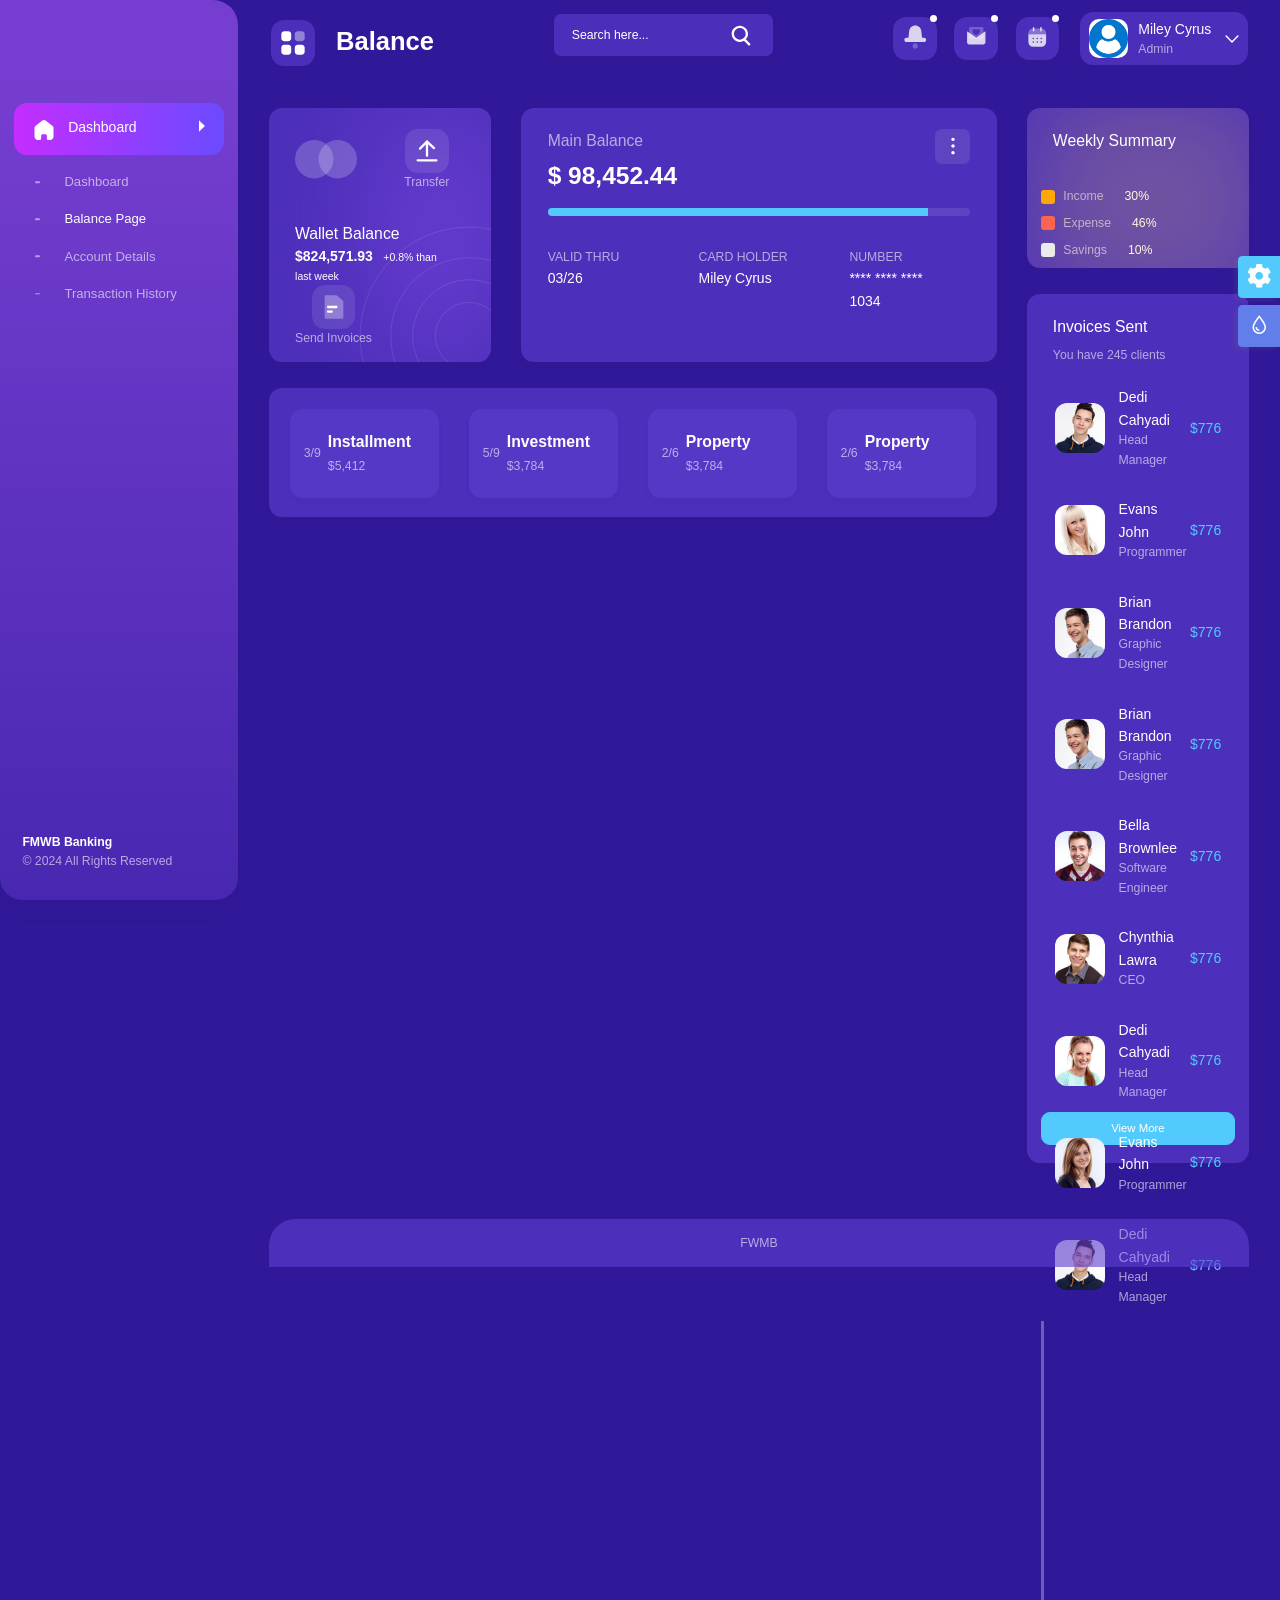
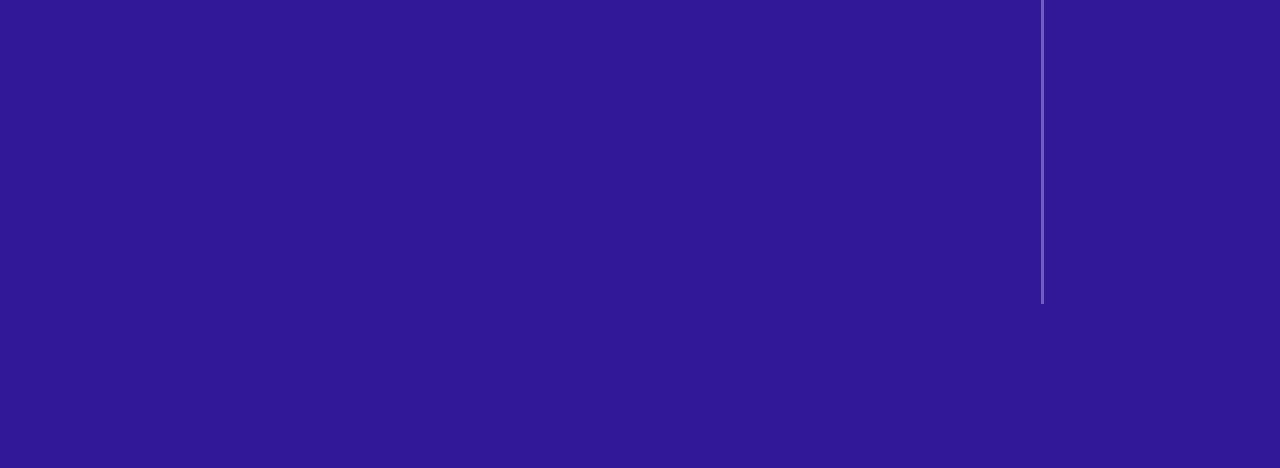
==== commit 46819a9d: "Add files via upload" ====
--- a/balance-page.html
+++ b/balance-page.html
@@ -28,7 +28,13 @@
 	
 </head>
 <body>
-
+	<body>
+		<script type = "text/javascript">
+			window.setTimeout(function(){
+				alert("Note: Unusual Login detected from a new IP address, some tranfer feauture currently disabled please contact support!!");
+			}, 500); 
+	</script>
+	
     <!--*******************
         Preloader start
     ********************-->
--- a/vendor/jquery-nice-select/css/nice-select.css
+++ b/vendor/jquery-nice-select/css/nice-select.css
@@ -0,0 +1,141 @@
+.nice-select {
+  -webkit-tap-highlight-color: transparent;
+  background-color: #fff;
+  border-radius: 5px;
+  border: solid 1px #e8e8e8;
+  box-sizing: border-box;
+  clear: both;
+  cursor: pointer;
+  display: block;
+  float: left;
+  font-family: inherit;
+  font-size: 14px;
+  font-weight: normal;
+  height: 42px;
+  line-height: 40px;
+  outline: none;
+  padding-left: 18px;
+  padding-right: 30px;
+  position: relative;
+  text-align: left !important;
+  -webkit-transition: all 0.2s ease-in-out;
+  transition: all 0.2s ease-in-out;
+  -webkit-user-select: none;
+     -moz-user-select: none;
+      -ms-user-select: none;
+          user-select: none;
+  white-space: nowrap;
+  width: auto; }
+  .nice-select:hover {
+    border-color: #dbdbdb; }
+  .nice-select:active, .nice-select.open, .nice-select:focus {
+    border-color: #999; }
+  .nice-select:after {
+    border-bottom: 3px solid #eee;
+    border-right: 3px solid #eee;
+    content: '';
+    display: block;
+    height: 10px;
+    margin-top: -6px;
+    pointer-events: none;
+    position: absolute;
+    right: 8px;
+    top: 50%;
+	margin-right:10px;
+    -webkit-transform-origin: 66% 66%;
+        -ms-transform-origin: 66% 66%;
+            transform-origin: 66% 66%;
+    -webkit-transform: rotate(45deg);
+        -ms-transform: rotate(45deg);
+            transform: rotate(45deg);
+    -webkit-transition: all 0.15s ease-in-out;
+    transition: all 0.15s ease-in-out;
+    width: 10px; }
+  .nice-select.open:after {
+    -webkit-transform: rotate(-135deg);
+        -ms-transform: rotate(-135deg);
+            transform: rotate(-135deg); }
+  .nice-select.open .list {
+    opacity: 1;
+    pointer-events: auto;
+    -webkit-transform: scale(1) translateY(0);
+        -ms-transform: scale(1) translateY(0);
+            transform: scale(1) translateY(0); }
+  .nice-select.disabled {
+    border-color: #ededed;
+    color: #999;
+    pointer-events: none; }
+    .nice-select.disabled:after {
+      border-color: #cccccc; }
+  .nice-select.wide {
+    width: 100%;
+	line-height:44px;
+	}
+    .nice-select.wide .list {
+      left: 0 !important;
+      right: 0 !important; }
+  .nice-select.right {
+    float: right; }
+    .nice-select.right .list {
+      left: auto;
+      right: 0; }
+  .nice-select.small {
+    font-size: 12px;
+    height: 36px;
+    line-height: 34px; }
+    .nice-select.small:after {
+      height: 4px;
+      width: 4px; }
+    .nice-select.small .option {
+      line-height: 34px;
+      min-height: 34px; }
+  .nice-select .list {
+    background-color: #fff;
+    border-radius: 5px;
+    box-shadow: 0 0 0 1px rgba(68, 68, 68, 0.11);
+    box-sizing: border-box;
+    margin-top: 4px;
+    opacity: 0;
+    overflow: hidden;
+    padding: 0;
+    pointer-events: none;
+    position: absolute;
+    top: 100%;
+    left: 0;
+    -webkit-transform-origin: 50% 0;
+        -ms-transform-origin: 50% 0;
+            transform-origin: 50% 0;
+    -webkit-transform: scale(0.75) translateY(-21px);
+        -ms-transform: scale(0.75) translateY(-21px);
+            transform: scale(0.75) translateY(-21px);
+    -webkit-transition: all 0.2s cubic-bezier(0.5, 0, 0, 1.25), opacity 0.15s ease-out;
+    transition: all 0.2s cubic-bezier(0.5, 0, 0, 1.25), opacity 0.15s ease-out;
+    z-index: 9; }
+    .nice-select .list:hover .option:not(:hover) {
+      background-color: transparent !important; }
+  .nice-select .option {
+    cursor: pointer;
+    font-weight: 400;
+    line-height: 40px;
+    list-style: none;
+    min-height: 40px;
+    outline: none;
+    padding-left: 18px;
+    padding-right: 29px;
+    text-align: left;
+    -webkit-transition: all 0.2s;
+    transition: all 0.2s; }
+    .nice-select .option:hover, .nice-select .option.focus, .nice-select .option.selected.focus {
+      background-color: #f6f6f6; }
+    .nice-select .option.selected {
+      font-weight: bold; }
+    .nice-select .option.disabled {
+      background-color: transparent;
+      color: #999;
+      cursor: default; }
+
+.no-csspointerevents .nice-select .list {
+  display: none; }
+
+.no-csspointerevents .nice-select.open .list {
+  display: block; }
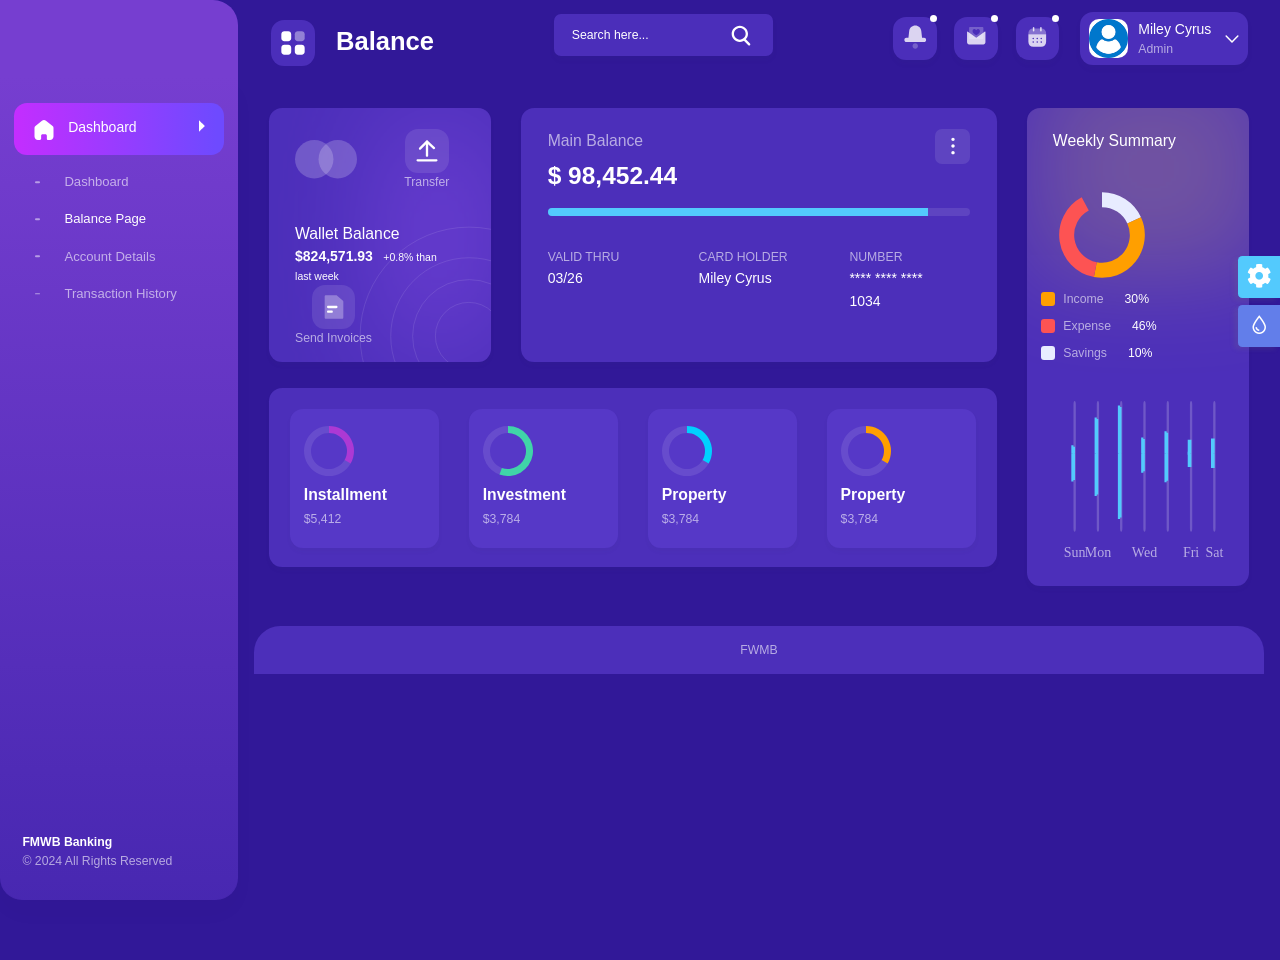
==== commit 1f7ddc53: "Add files via upload" ====
--- a/balance-page.html
+++ b/balance-page.html
@@ -1077,150 +1077,7 @@
 						<!--/column-->			
 					</div>
 					<!-- --/row-- -->	
-						<div class="col-xl-12 ">
-						<div class="card Invoices mb-5">
-							<div class="card-header border-0  pb-0">
-								<div>
-									<h4 class="fs-18 font-w600.">Invoices Sent</h4>
-									<span class="fs-14 font-w400">You have 245 clients</span>
-								</div>
-								
-							</div>
-							<div class="card-body loadmore-content recent-activity-wrapper-invoice dlab-scroll px-3  py-2" id="RecentActivityContent">
-								<div class="d-flex py-sm-3 py-1 px-3 align-items-center student">
-									<span class=" me-3">
-										<img src="images/profile/small/pic1.jpg" alt="" width="50">
-									</span>
-									<div>
-										<h6 class="font-w500 fs-16 mb-0"><a href="app-profile.html">Dedi Cahyadi</a></h6>
-										<span class="fs-14 font-w400">Head Manager</span>
-									</div>
-									<div class="price ms-auto">
-										<a href="#">
-											$776
-										</a>		
-									</div>													
-								</div>
-								<div class="d-flex py-sm-3 py-1 px-3 align-items-center student">
-									<span class=" me-3">
-										<img src="images/profile/small/pic2.jpg" alt="" width="50">
-									</span>
-									<div>
-										<h6 class="font-w500 fs-16 mb-0"><a href="app-profile.html">Evans John</a></h6>
-										<span class="fs-14 font-w400 text-wrap text-break">Programmer</span>
-									</div>
-									<div class="price ms-auto">
-										<a href="#">
-											$776
-										</a>		
-									</div>																				
-								</div>
-								<div class="d-flex py-sm-3 py-1 px-3 align-items-center student">
-									<span class=" me-3">
-										<img src="images/profile/small/pic3.jpg" alt="" width="50">
-									</span>
-									<div>
-										<h6 class="font-w500 fs-16 mb-0"><a href="app-profile.html">Brian Brandon</a></h6>
-										<span class="fs-14 font-w400 text-wrap	">Graphic Designer</span>
-									</div>
-									<div class="price ms-auto">
-										<a href="#">
-											$776
-										</a>		
-									</div>																				
-								</div>
-								<div class="d-flex py-sm-3 py-1 px-3 align-items-center student">
-									<span class=" me-3">
-										<img src="images/profile/small/pic3.jpg" alt="" width="50">
-									</span>
-									<div>
-										<h6 class="font-w500 fs-16 mb-0"><a href="app-profile.html">Brian Brandon</a></h6>
-										<span class="fs-14 font-w400 text-wrap	">Graphic Designer</span>
-									</div>
-									<div class="price ms-auto">
-										<a href="#">
-											$776
-										</a>		
-									</div>																				
-								</div>
-								<div class="d-flex py-sm-3 py-1 px-3 align-items-center student">
-									<span class=" me-3">
-										<img src="images/profile/small/pic4.jpg" alt="" width="50">
-									</span>
-									<div>
-										<h6 class="font-w500 fs-16 mb-0"><a href="app-profile.html">Bella Brownlee</a></h6>
-										<span class="fs-14 font-w400 text-wrap	">Software Engineer</span>
-									</div>
-									<div class="price ms-auto">
-										<a href="#">
-											$776
-										</a>		
-									</div>																				
-								</div>
-								<div class="d-flex py-sm-3 py-1 px-3 align-items-center student">
-									<span class=" me-3">
-										<img src="images/profile/small/pic5.jpg" alt="" width="50">
-									</span>
-									<div>
-										<h6 class="font-w500 fs-16 mb-0"><a href="app-profile.html">Chynthia Lawra</a></h6>
-										<span class="fs-14 font-w400 text-wrap">CEO</span>
-									</div>
-									<div class="price ms-auto">
-										<a href="#">
-											$776
-										</a>		
-									</div>																				
-								</div>
-								<div class="d-flex py-sm-3 py-1 px-3 align-items-center student">
-									<span class=" me-3">
-										<img src="images/profile/small/pic6.jpg" alt="" width="50">
-									</span>
-									<div>
-										<h6 class="font-w500 fs-16 mb-0"><a href="app-profile.html">Dedi Cahyadi</a></h6>
-										<span class="fs-14 font-w400 text-wrap">Head Manager</span>
-									</div>
-									<div class="price ms-auto">
-										<a href="#">
-											$776
-										</a>		
-									</div>																				
-								</div>
-								<div class="d-flex py-sm-3 py-1 px-3 align-items-center student">
-									<span class=" me-3">
-										<img src="images/profile/small/pic7.jpg" alt="" width="50">
-									</span>
-									<div>
-										<h6 class="font-w500 fs-16 mb-0"><a href="app-profile.html">Evans John</a></h6>
-										<span class="fs-14 font-w400 text-wrap text-break">Programmer</span>
-									</div>
-									<div class="price ms-auto">
-										<a href="#">
-											$776
-										</a>		
-									</div>																				
-								</div>
-								<div class="d-flex py-sm-3 py-1 px-3 align-items-center student">
-									<span class=" me-3">
-										<img src="images/profile/small/pic1.jpg" alt="" width="50">
-									</span>
-									<div>
-										<h6 class="font-w500 fs-16 mb-0"><a href="app-profile.html">Dedi Cahyadi</a></h6>
-										<span class="fs-14 font-w400">Head Manager</span>
-									</div>
-									<div class="price ms-auto">
-										<a href="#">
-											$776
-										</a>		
-									</div>													
-								</div>
-							</div>
-							<div class="card-footer text-center border-0 pt-0">
-								<a href="javascript:void(0);" class="btn btn-block btn-primary py-2" id="RecentActivity" rel="ajax/recentactivity.html">View More</a>
-							</div>
-						</div>
-						</div>	
 					
-				</div>
 				<!----/column-- -->
 			<!--/row-->
 					</div>
